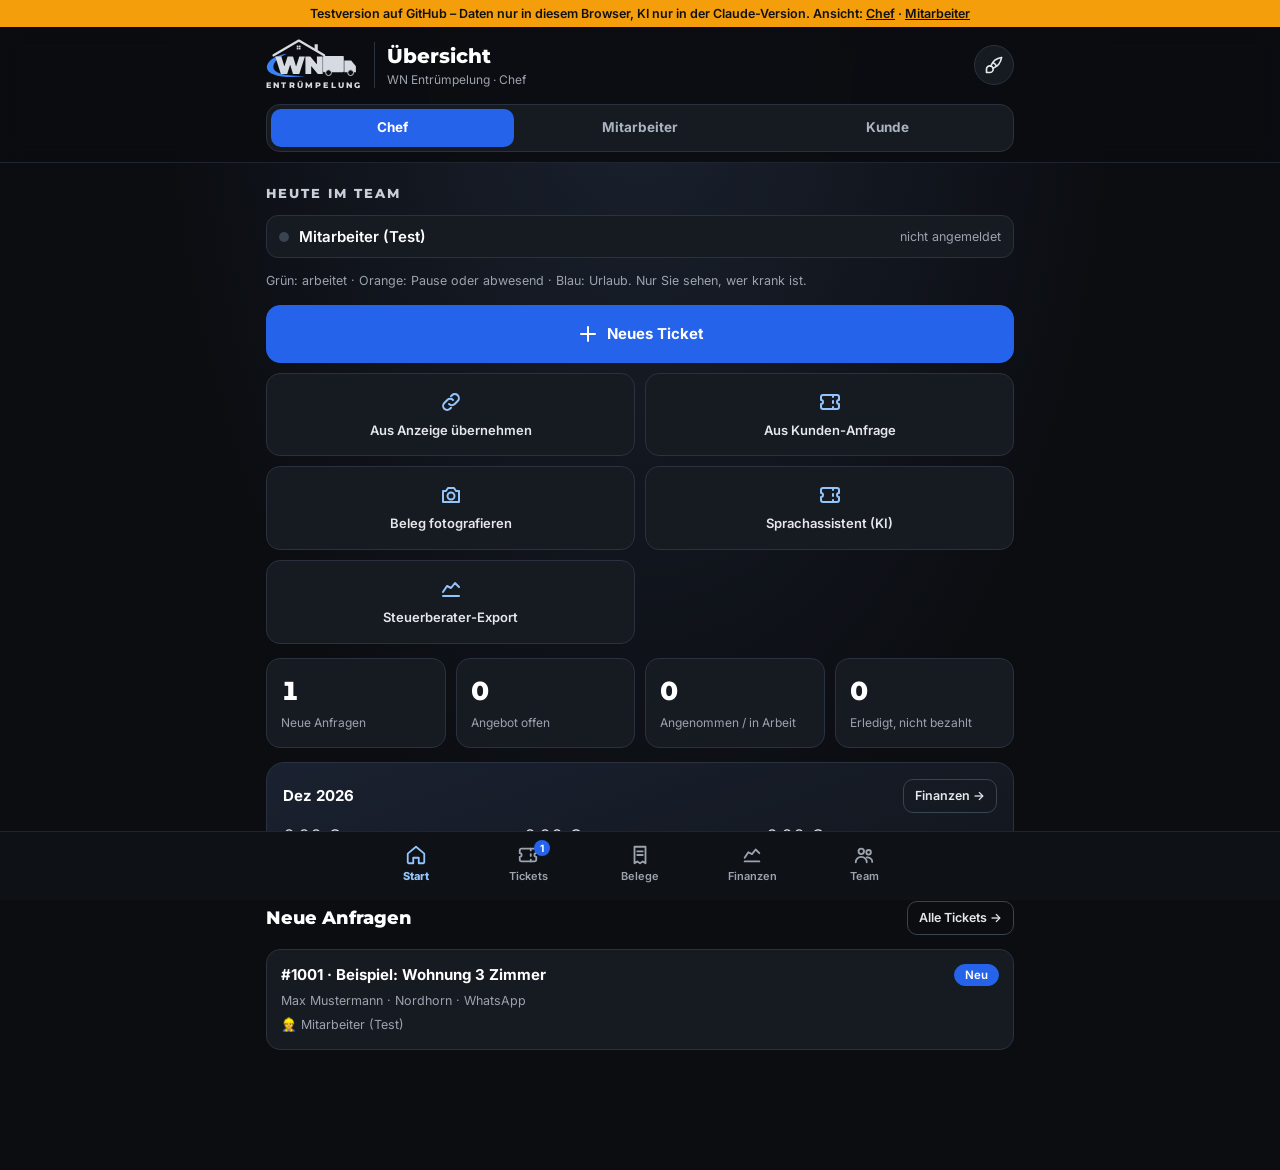
==== team/index.html @ 696c43da "KI-Volumen, Kalkulation, Festpreis/Kostenvoranschlag mit Nachtrag, Rechnung §35a, Mahnwesen, Vollmac" ====
<!DOCTYPE html>
<html lang="de">
<head>
<meta charset="utf-8">
<meta name="viewport" content="width=device-width, initial-scale=1">
<title>WN Entrümpelung · Aufträge</title>
<meta name="theme-color" content="#0B0D11">
<link rel="preconnect" href="https://fonts.googleapis.com">
<link rel="preconnect" href="https://fonts.gstatic.com" crossorigin>
<link href="https://fonts.googleapis.com/css2?family=Montserrat:wght@700;800;900&family=Inter:wght@400;500;600;700;800&display=swap" rel="stylesheet">
<style>
/* Design wie die WN-App auf GitHub (Thema "Nacht") */
:root{--page:#06080B;--bg:#0B0D11;--bgTop:#1B2230;--s1:#161A21;--s2:#12161D;--s3:#1F2530;--ink:#E5E7EB;--head:#FFFFFF;--mu:#9CA3AF;--soft:#AAB3C0;--cap:#C9CFD8;--line:#2A3240;--line2:#3A4352;
  --acc:#2563EB;--acc2:#1D4ED8;--accL:#93C5FD;--accBg:#0F2547;--onAcc:#FFFFFF;--logo:#D6DBE2;--logoAcc:#3B82F6;--okBg:#12321F;--okText:#4ADE80;--r:16px;
  --hdr:rgba(11,13,17,.92);--bar:#0E1116;--hero:#1A2130;--toastBg:#F9FAFB;--toastText:#111827;color-scheme:dark}
[data-theme=light]{--page:#E9EDF3;--bg:#F4F6FA;--bgTop:#E3EAF5;--s1:#FFFFFF;--s2:#F8FAFC;--s3:#E5E7EB;--ink:#1F2937;--head:#0F172A;--mu:#64748B;--soft:#475569;--cap:#475569;--line:#E2E8F0;--line2:#CBD5E1;--accL:#1D4ED8;--accBg:#DBEAFE;--logo:#0F2A4A;--logoAcc:#1D4ED8;--hdr:rgba(244,246,250,.94);--bar:#FFFFFF;--hero:#FFFFFF;--toastBg:#111827;--toastText:#F9FAFB;color-scheme:light}
[data-theme=silver]{--page:#C9D0DA;--bg:#E3E7ED;--bgTop:#C5CDD8;--s1:#F5F7FA;--s2:#EEF1F5;--s3:#CDD3DC;--ink:#1E293B;--head:#0B1B33;--mu:#566273;--soft:#3F4A5A;--cap:#3F4A5A;--line:#CDD3DC;--line2:#AEB8C6;--acc:#1E40AF;--acc2:#1E3A8A;--accL:#1E40AF;--accBg:#DBEAFE;--logo:#0B1B33;--logoAcc:#1E40AF;--hdr:rgba(227,231,237,.94);--bar:#F5F7FA;--hero:#FFFFFF;--toastBg:#0B1B33;--toastText:#F9FAFB;color-scheme:light}
[data-theme=navy]{--page:#071224;--bg:#0B1B33;--bgTop:#18355E;--s1:#12284A;--s2:#0F2240;--s3:#1B3459;--ink:#E2E8F0;--head:#FFFFFF;--mu:#A3B5CE;--soft:#BCCADC;--cap:#C7D3E3;--line:#24406B;--line2:#36588A;--logo:#E8EDF4;--logoAcc:#F59E0B;--hdr:rgba(11,27,51,.94);--bar:#0A1830;--hero:#163057}
[data-theme=contrast]{--page:#000;--bg:#000;--bgTop:#000;--s1:#000;--s2:#000;--s3:#333;--ink:#FFF;--head:#FFF;--mu:#F0F0F0;--soft:#FFF;--cap:#FFD400;--line:#FFF;--line2:#FFF;--acc:#FFD400;--acc2:#FFD400;--accL:#FFD400;--accBg:#2E2700;--onAcc:#000;--logo:#FFF;--logoAcc:#FFD400;--hdr:#000;--bar:#000;--hero:#000;--toastBg:#FFD400;--toastText:#000}
*{box-sizing:border-box}
html{background:var(--page)}
body{margin:0;background:radial-gradient(ellipse at 50% 0%,var(--bgTop) 0%,var(--bg) 480px) var(--bg) no-repeat;color:var(--ink);font-family:Inter,"Segoe UI",Tahoma,system-ui,sans-serif;font-size:15px;line-height:1.45;-webkit-font-smoothing:antialiased;min-height:100vh}
button,input,select,textarea{font:inherit;color:inherit}
a{color:var(--accL)}
:focus-visible{outline:3px solid var(--accL);outline-offset:2px}
h1,h2,h3{margin:0;color:var(--head)}
h1{font-family:Montserrat,sans-serif;font-size:20px;font-weight:800}
h2{font-family:Montserrat,sans-serif;font-size:18px;font-weight:800}
h3{font-size:15px;font-weight:700}
header{position:sticky;top:0;z-index:5;background:var(--hdr);backdrop-filter:blur(10px);-webkit-backdrop-filter:blur(10px);border-bottom:1px solid var(--s3)}
.top{max-width:780px;margin:0 auto;padding:12px 16px;display:flex;align-items:center;gap:12px}
.top .t{flex:1;min-width:0;padding-left:12px;border-left:1px solid var(--line)}
.top small{display:block;color:var(--mu);font-size:12px}
.logo{display:flex;flex-direction:column;align-items:flex-start;gap:1px;flex:none;border:0;background:none;padding:0}
.logo svg{width:92px;height:40px;display:block}
.logo-sub{font-family:Montserrat,sans-serif;font-weight:800;font-size:8px;letter-spacing:2.2px;color:var(--logo)}
main{max-width:780px;margin:0 auto;padding:16px 16px 120px;display:flex;flex-direction:column;gap:14px}
nav.tabs{position:fixed;left:0;right:0;bottom:0;z-index:6;display:flex;justify-content:center;background:var(--bar);border-top:1px solid var(--s3);padding:4px 6px calc(8px + env(safe-area-inset-bottom))}
nav.tabs .in{width:100%;max-width:560px;display:grid;grid-auto-flow:column;grid-auto-columns:1fr}
nav.tabs button{background:none;border:0;min-height:56px;padding:6px 2px;display:flex;flex-direction:column;align-items:center;justify-content:center;gap:3px;font-size:11px;font-weight:600;color:var(--mu);cursor:pointer;position:relative}
nav.tabs button svg{width:22px;height:22px}
nav.tabs button[aria-current=page]{color:var(--accL);font-weight:800}
.badge{position:absolute;top:4px;left:calc(50% + 6px);background:var(--acc);color:#fff;border-radius:99px;font-size:10px;font-weight:700;min-width:16px;height:16px;padding:0 4px;display:grid;place-items:center}
.btn{display:inline-flex;align-items:center;justify-content:center;gap:6px;border:1px solid var(--line2);background:transparent;border-radius:12px;padding:9px 14px;font-weight:600;font-size:13.5px;cursor:pointer;text-decoration:none;color:var(--ink);white-space:nowrap;min-height:40px}
.btn:hover{border-color:var(--accL)}
.btn.pri{background:var(--acc);color:var(--onAcc);border-color:var(--acc);font-weight:700}
.btn.pri:hover{background:var(--acc2)}
.btn.sm{padding:6px 11px;font-size:12.5px;min-height:34px;border-radius:10px}
.btn.big{width:100%;padding:15px;font-size:16px;border-radius:14px;min-height:52px}
.btn[disabled]{opacity:.45;cursor:default}
.row{display:flex;gap:8px;flex-wrap:wrap;align-items:center}
.spread{display:flex;justify-content:space-between;align-items:center;gap:8px;flex-wrap:wrap}
.card{background:linear-gradient(160deg,var(--hero),var(--s2));border:1px solid var(--line);border-radius:18px;padding:16px}
.list{display:flex;flex-direction:column;gap:10px}
.item{background:var(--s1);border:1px solid var(--line);border-radius:14px;padding:14px;display:flex;flex-direction:column;gap:6px;cursor:pointer}
.item:hover{border-color:var(--line2)}
.item .head{display:flex;justify-content:space-between;gap:10px;align-items:flex-start}
.item b{color:var(--head)}
.meta,.small{color:var(--mu);font-size:12.5px}
.pill{display:inline-flex;align-items:center;border-radius:999px;padding:2px 10px;font-size:11.5px;font-weight:600;white-space:nowrap;background:var(--s3);color:var(--soft);border:1px solid var(--line)}
.pill.neu{background:var(--acc);color:var(--onAcc);border-color:var(--acc)}
.pill.akt{background:var(--accBg);color:var(--accL);border-color:var(--accBg)}
.kpis{display:grid;grid-template-columns:repeat(2,1fr);gap:10px}
@media(min-width:560px){.kpis{grid-template-columns:repeat(4,1fr)}}
.kpi{background:var(--s1);border:1px solid var(--line);border-radius:14px;padding:14px;cursor:pointer;text-align:start;color:var(--ink)}
.kpi b{display:block;font-family:Montserrat,sans-serif;font-size:26px;font-weight:800;color:var(--head);font-variant-numeric:tabular-nums}
.kpi span{color:var(--mu);font-size:12px}
.seg{display:flex;gap:6px;overflow-x:auto;scrollbar-width:none}
.seg button{border:1px solid var(--line);background:transparent;padding:7px 14px;border-radius:999px;font-weight:600;font-size:13px;color:var(--mu);cursor:pointer;white-space:nowrap}
.seg button[aria-pressed=true]{background:var(--accBg);color:var(--accL);border-color:var(--acc)}
.empty{color:var(--mu);text-align:center;padding:24px 14px;border:1px dashed var(--line2);border-radius:14px}
.note{background:var(--accBg);border:1px solid var(--acc);color:var(--ink);border-radius:12px;padding:10px 12px;font-size:13.5px}
.field{display:flex;flex-direction:column;gap:5px}
.field label{font-size:12px;font-weight:600;color:var(--cap)}
.field input,.field select,.field textarea{border:1px solid var(--line2);background:var(--s1);border-radius:12px;padding:11px 12px;width:100%;color:var(--head)}
.field input:focus,.field select:focus,.field textarea:focus{border-color:var(--acc);outline:none}
.field textarea{min-height:80px;resize:vertical}
.fields{display:grid;grid-template-columns:1fr 1fr;gap:12px}
.fields .full{grid-column:1/-1}
@media(max-width:440px){.fields{grid-template-columns:1fr}}
.backdrop{position:fixed;inset:0;background:rgba(5,7,10,.72);z-index:20;display:none;align-items:flex-end;justify-content:center}
.backdrop.open{display:flex}
.sheet{background:var(--bg);border:1px solid var(--line);width:100%;max-width:660px;max-height:92%;overflow:auto;border-radius:22px 22px 0 0;padding:20px 16px 24px;display:flex;flex-direction:column;gap:14px}
.sheet .card,.sheet [style*="var(--s2)"]{background:var(--s1)}
@media(min-width:700px){.backdrop{align-items:center}.sheet{border-radius:22px}}
.toast{position:fixed;left:50%;bottom:96px;transform:translateX(-50%);background:var(--toastBg);color:var(--toastText);padding:10px 18px;border-radius:999px;z-index:40;font-size:14px;font-weight:600;display:none;max-width:90%}
.toast.show{display:block}
.gallery{display:grid;grid-template-columns:repeat(auto-fill,minmax(100px,1fr));gap:8px}
.g{position:relative;border-radius:12px;overflow:hidden;aspect-ratio:1;background:var(--s2);cursor:pointer;border:1px solid var(--line)}
.g img{width:100%;height:100%;object-fit:cover;display:block}
.g .cap{position:absolute;left:0;right:0;bottom:0;padding:3px 6px;font-size:10.5px;background:rgba(11,13,17,.8);color:#fff}
.steps{display:flex;gap:4px}
.steps span{flex:1;height:6px;border-radius:3px;background:var(--s3)}
.steps span.on{background:var(--acc)}
.vl{border-left:2px solid var(--line);padding-left:12px;display:flex;flex-direction:column;gap:6px;font-size:13.5px}
.vl div small{color:var(--mu);display:block;font-size:11.5px}
table{width:100%;border-collapse:collapse;font-size:13.5px}
td,th{padding:8px 4px;border-top:1px solid var(--line);text-align:start}
th{color:var(--mu);font-size:12px;font-weight:600}
td.n,th.n{text-align:end;font-variant-numeric:tabular-nums}
.tw{overflow-x:auto}
.ai{display:flex;gap:10px;align-items:center;background:var(--accBg);color:var(--accL);border-radius:12px;padding:10px 12px;font-size:13.5px}
.spin{width:16px;height:16px;border:2px solid var(--accL);border-right-color:transparent;border-radius:50%;animation:sp .8s linear infinite;flex:none}
@keyframes sp{to{transform:rotate(360deg)}}
.prev{max-height:280px;width:100%;object-fit:contain;border-radius:12px;background:var(--s2)}
.rolesw{border:1px solid var(--line);background:var(--s1);border-radius:22px;height:40px;padding:0 10px;color:var(--ink)}
.quick{display:grid;grid-template-columns:1fr 1fr;gap:10px}
.qb{background:var(--s1);border:1px solid var(--line);border-radius:14px;padding:16px 10px;display:flex;flex-direction:column;align-items:center;gap:7px;color:var(--ink);cursor:pointer;font-weight:600;font-size:13px;text-align:center}
.qb svg{width:24px;height:24px;color:var(--accL)}
.qb.main{background:var(--acc);border-color:var(--acc);color:var(--onAcc);grid-column:1/-1;flex-direction:row;justify-content:center;font-size:15px;font-weight:700}
.qb.main svg{color:var(--onAcc)}
.acts{display:flex;gap:6px;flex:none}
.rbtn{width:40px;height:40px;border-radius:20px;border:1px solid var(--line);background:var(--s1);color:var(--ink);display:flex;align-items:center;justify-content:center;padding:0;cursor:pointer;flex:none}
.rbtn[aria-pressed=true]{background:var(--accBg);color:var(--accL);border-color:var(--acc)}
.rbtn svg:not([width="20"]){border-radius:3px}
@media(max-width:420px){.top .t{display:none}}
.knav{position:fixed;left:0;right:0;bottom:0;z-index:6;display:grid;grid-template-columns:repeat(3,1fr);max-width:none;background:var(--bar);border-top:1px solid var(--s3);padding:4px 6px calc(8px + env(safe-area-inset-bottom))}
.knav button{background:none;border:0;min-height:56px;display:flex;flex-direction:column;align-items:center;justify-content:center;gap:3px;font-size:11px;font-weight:600;color:var(--mu);cursor:pointer}
.knav button[aria-current=page]{color:var(--accL);font-weight:800}
.khero{display:flex;flex-direction:column;gap:12px;overflow:hidden}
.kheroimg{display:block;margin:-16px -16px 0;width:calc(100% + 32px);height:150px;border:0;padding:0;background:var(--s2);cursor:zoom-in}
.kheroimg img{width:100%;height:100%;object-fit:cover;object-position:50% 62%;display:block}
.kh1{font-family:Montserrat,sans-serif;font-weight:800;font-size:24px;line-height:1.22;white-space:pre-line;color:var(--head)}
.krow2{display:grid;grid-template-columns:1fr 1fr;gap:10px}
.krow2 .btn{min-height:46px}
.kcap{font-family:Montserrat,sans-serif;font-weight:800;font-size:12.5px;letter-spacing:2px;text-transform:uppercase;color:var(--cap);margin:6px 0 -2px}
.kgrid3{display:grid;grid-template-columns:repeat(3,minmax(0,1fr));gap:10px}
.ktile{min-height:88px;border-radius:14px;border:1px solid var(--line);background:var(--s1);color:var(--ink);display:flex;flex-direction:column;align-items:center;justify-content:center;gap:7px;font-size:11.5px;font-weight:600;text-align:center;padding:10px 6px;cursor:pointer;hyphens:auto}
.ktile svg{color:var(--accL)}
.kgal{display:flex;gap:10px;overflow-x:auto;scroll-snap-type:x mandatory;margin:0 -16px;padding:0 16px 4px;scrollbar-width:none}
.kgi{flex:none;width:72%;max-width:300px;scroll-snap-align:start;border:1px solid var(--line);border-radius:14px;overflow:hidden;background:var(--s1);padding:0;display:flex;flex-direction:column;text-align:start;color:var(--ink);cursor:zoom-in}
.kgi img{width:100%;height:150px;object-fit:cover;display:block}
.kgi span{padding:8px 12px;font-size:12.5px;font-weight:600}
.kib{width:40px;height:40px;border-radius:12px;background:var(--accBg);color:var(--accL);display:grid;place-items:center;flex:none}
.kfs{border:0;padding:0;margin:0;display:flex;flex-direction:column;gap:8px}
.kfs legend{font-size:12px;font-weight:600;color:var(--cap);margin-bottom:8px;padding:0}
.kchips{display:flex;flex-wrap:wrap;gap:8px}
.kchip{display:inline-flex;align-items:center;gap:6px;min-height:42px;padding:0 14px;border-radius:21px;border:1px solid var(--line2);background:var(--s1);color:var(--ink);font-weight:600;font-size:13.5px;cursor:pointer}
.kchip.on{background:var(--accBg);border-color:var(--acc);color:var(--accL)}
.kstep{display:flex;align-items:center;border:1px solid var(--line2);border-radius:12px;background:var(--s1);height:46px}
.kstep button{width:46px;height:44px;border:0;background:none;color:var(--accL);font-size:22px;cursor:pointer}
.kstep span{flex:1;text-align:center;font-weight:700;color:var(--head)}
.kswitch{display:flex;align-items:center;justify-content:space-between;gap:12px;background:var(--s1);border:1px solid var(--line);border-radius:14px;padding:12px 14px;cursor:pointer}
.kswitch input{width:24px;height:24px;flex:none;accent-color:var(--acc)}
.kmode{display:grid;grid-template-columns:1fr 1fr;gap:10px}
.kmode button{border:1px solid var(--line2);background:var(--s1);border-radius:14px;padding:14px 10px;display:flex;flex-direction:column;align-items:center;gap:4px;color:var(--ink);cursor:pointer}
.kmode button svg{color:var(--accL)}
.kmode button[aria-pressed=true],.ktimes button[aria-pressed=true]{background:var(--accBg);border-color:var(--acc);color:var(--accL)}
.kdays{display:grid;grid-template-columns:repeat(7,minmax(0,1fr));gap:6px}
.kday{border:1px solid var(--line);background:var(--s1);border-radius:10px;min-height:52px;display:flex;flex-direction:column;align-items:center;justify-content:center;gap:1px;color:var(--ink);cursor:pointer;padding:2px}
.kday small{font-size:10px;color:var(--mu)}
.kday b{font-size:15px}
.kday.on{background:var(--acc);border-color:var(--acc);color:var(--onAcc)}.kday.on small{color:var(--onAcc)}
.kday[disabled]{opacity:.35;cursor:default}
.ktimes{display:grid;grid-template-columns:repeat(5,minmax(0,1fr));gap:6px}
.ktimes button{min-height:44px;border:1px solid var(--line2);background:var(--s1);border-radius:10px;font-weight:700;color:var(--ink);cursor:pointer}
.ktl{list-style:none;margin:0;padding:0;display:flex;flex-direction:column;gap:12px}
.ktl li{display:flex;align-items:center;gap:12px;color:var(--mu)}
.kdot{width:26px;height:26px;border-radius:50%;border:2px solid var(--line2);display:grid;place-items:center;flex:none}
.ktl li.ok{color:var(--head)}.ktl li.ok .kdot{background:var(--acc);border-color:var(--acc);color:var(--onAcc)}
.ktl li.now{color:var(--accL)}.ktl li.now .kdot{border-color:var(--acc)}
.kkv{display:grid;grid-template-columns:auto 1fr;gap:6px 14px;margin:0;font-size:14px}
.kkv dt{color:var(--mu)}.kkv dd{margin:0;color:var(--head)}
.kthemes{display:grid;grid-template-columns:repeat(2,1fr);gap:10px}
.kthm{border:1px solid var(--line);background:var(--s1);border-radius:14px;padding:8px;display:flex;flex-direction:column;gap:8px;color:var(--ink);cursor:pointer;font-weight:600;text-align:start}
.kthm[aria-pressed=true]{border-color:var(--acc);box-shadow:inset 0 0 0 2px var(--acc)}
.kpv{height:56px;border-radius:10px;padding:9px;display:flex;flex-direction:column;gap:7px;border:1px solid rgba(127,127,127,.35)}
.kpv i{display:block;height:16px;border-radius:5px}.kpv b{display:block;height:9px;width:55%;border-radius:5px}
.rolebar{max-width:780px;margin:0 auto;padding:0 16px 10px}
.rolebar .in{display:grid;grid-template-columns:repeat(3,1fr);gap:4px;padding:4px;border-radius:14px;background:var(--s1);border:1px solid var(--line)}
.rolebar button{min-height:38px;border:0;border-radius:10px;background:transparent;color:var(--soft);font-weight:700;font-size:13.5px;cursor:pointer}
.rolebar button[aria-pressed=true]{background:var(--acc);color:var(--onAcc)}
.today{display:grid;gap:8px}
.tp{display:flex;align-items:center;gap:10px;background:var(--s1);border:1px solid var(--line);border-radius:12px;padding:10px 12px}
.tp i{width:10px;height:10px;border-radius:50%;flex:none;background:var(--line2)}
.tp i.on{background:#22C55E}.tp i.ab{background:#F59E0B}.tp i.ur{background:var(--accL)}
.tp b{flex:1;color:var(--head);font-weight:600}
.hide{display:none!important}
</style>
</head>
<body>
<header><div class="top">
  <div class="logo"><svg viewBox="170 50 700 300" role="img" aria-label="WN Entrümpelung"><path style="fill:var(--logoAcc)" d="M470,330 C300,352 160,322 178,250 C192,200 258,170 330,160 C252,192 214,238 230,278 C250,318 352,330 470,330 Z"/><path style="fill:var(--logo)" d="M540,130 V88 H564 V144"/><polyline points="228,172 420,60 612,172" style="fill:none;stroke:var(--logo)" stroke-width="18" stroke-linecap="round" stroke-linejoin="round"/><rect style="fill:var(--logo)" x="404" y="98" width="13" height="13"/><rect style="fill:var(--logo)" x="420" y="98" width="13" height="13"/><rect style="fill:var(--logo)" x="404" y="114" width="13" height="13"/><rect style="fill:var(--logo)" x="420" y="114" width="13" height="13"/><text style="fill:var(--logo)" x="420" y="318" text-anchor="middle" font-family="Montserrat,Arial Black,sans-serif" font-weight="900" font-size="190" letter-spacing="-8">WN</text><rect style="fill:var(--logo)" x="604" y="178" width="158" height="122" rx="6"/><path style="fill:var(--logo)" d="M766,212 H818 L854,256 V300 H766 Z"/><circle cx="646" cy="304" r="22" style="fill:var(--bg);stroke:var(--logo)" stroke-width="7"/><circle cx="814" cy="304" r="22" style="fill:var(--bg);stroke:var(--logo)" stroke-width="7"/></svg><span class="logo-sub">ENTRÜMPELUNG</span></div>
  <div class="t"><h1 id="title">Aufträge</h1><small id="sub">WN Entrümpelung</small></div>
  <div class="acts" id="acts"></div>
</div>
<div class="rolebar hide" id="roleBar" role="group" aria-label="Ansicht wählen"></div></header>
<main id="main"><div class="empty">App wird geladen …</div></main>
<nav class="tabs hide" id="nav"><div class="in" id="navIn"></div></nav>
<div class="backdrop" id="bd"><div class="sheet" id="sheet" role="dialog" aria-modal="true"></div></div>
<div class="toast" id="toast" role="status"></div>
<input type="file" id="picker" class="hide" accept="image/*">
<input type="file" id="pickerM" class="hide" accept="image/*" multiple>

<script src="github-modus.js"></script>
<script src="i18n.js"></script>
<script src="flags.js"></script>
<script>
"use strict";
/* ---------- Konstanten ---------- */
const STATUS=["Neu","Angebot gesendet","Angenommen","In Arbeit","Erledigt","Bezahlt","Abgelehnt"];
const OFFEN=["Neu","Angebot gesendet","Angenommen","In Arbeit"];
const QUELLE=["Kleinanzeigen","Marktplaats","Facebook","Telefon","WhatsApp","Empfehlung","Sonstiges"];
const LEISTUNG=["Entrümpelung","Haushaltsauflösung","Büroauflösung","Wohnungsräumung","Keller/Dachboden","Entsorgung","Transport","Umzug","Sperrmüll-Abholung","Gartenarbeit","Reinigung","Sonstiges"];
const KAT=["Kraftstoff","Fahrzeug (Reparatur/Wartung)","Werkzeug/Geräte","Material/Verbrauch","Entsorgung/Deponie","Fremdleistung/Aushilfen","Werbung/Anzeigen","Telefon/Internet","Bürobedarf","Bewirtung","Versicherung","Miete/Lager","Sonstiges"];
const FOTOTYP=["Vorher","Nachher","Während","Schaden","Nachweis","Sonstiges"];
const ZAHLART=["Bar","Überweisung","Karte","PayPal"];
const MONATE=["Jan","Feb","Mär","Apr","Mai","Jun","Jul","Aug","Sep","Okt","Nov","Dez"];

/* ---------- Zustand ---------- */
const st={db:null,assets:null,sample:null,dl:null,user:null,me:null,realRole:"kunde",role:"kunde",
  data:{tickets:{},belege:{},einnahmen:{},personen:{},team:{},profil:{},vertraege:{},vbest:{},zeiten:{},urlaub:{},urlaubok:{},status:{},krank:{}},openMa:null,maTab:"vertrag",firma:{},names:{},
  tab:"start",tf:"offen",year:String(new Date().getFullYear()),loaded:false,slow:false,openTicket:null};

/* ---------- Helfer ---------- */
const $=s=>document.querySelector(s);
const esc=s=>String(s??"").replace(/[&<>"']/g,c=>({"&":"&amp;","<":"&lt;",">":"&gt;",'"':"&quot;","'":"&#39;"}[c]));
const pad=n=>String(n).padStart(2,"0");
const today=()=>{const d=new Date();return `${d.getFullYear()}-${pad(d.getMonth()+1)}-${pad(d.getDate())}`};
const nowIso=()=>new Date().toISOString();
const fD=s=>{if(!s)return"";const[y,m,d]=String(s).slice(0,10).split("-");return d?`${d}.${m}.${y}`:s};
const fDT=s=>{if(!s)return"";const t=String(s).slice(11,16);return fD(s)+(t?` · ${t}`:"")};
const eur=n=>(Number(n)||0).toLocaleString("de-DE",{style:"currency",currency:"EUR"});
const num=v=>{if(v===""||v==null)return null;const n=Number(String(v).replace(",","."));return isNaN(n)?null:n};
const list=c=>Object.values(st.data[c]);
const blob=id=>id?(window.__wnBlob?window.__wnBlob(id):"/_blob/"+encodeURIComponent(id)):"";
const isChef=()=>st.role==="chef";
const nameOf=uid=>uid?(st.names[uid]||"Mitarbeiter"):"";
const webUrl=()=>{let w=String(st.firma.web||"gijouma-maker.github.io/wn-entruempelung").trim();if(!w)return"";if(!/^https?:\/\//i.test(w))w="https://"+w;return w};
const WEB_DEFAULT="gijouma-maker.github.io/wn-entruempelung";
const webShow=()=>String(st.firma.web||WEB_DEFAULT).trim().replace(/^https?:\/\//i,"").replace(/\/$/,"");
const webLine=l=>webShow()?(l==="nl"?`Meer over ons, foto's van eerdere klussen en contact: ${webShow()}`:`Mehr über uns, Bilder von früheren Aufträgen und Kontakt: ${webShow()}`):"";
const withWeb=(txt,l)=>{const w=webLine(l);if(!w||String(txt).includes(webShow()))return txt;return String(txt).trim()+"\n\n"+w};
function toast(m){const t=$("#toast");t.textContent=m;t.classList.add("show");clearTimeout(toast.t);toast.t=setTimeout(()=>t.classList.remove("show"),2600)}
function openSheet(h){$("#sheet").innerHTML=h;$("#bd").classList.add("open")}
function closeSheet(){$("#bd").classList.remove("open");$("#sheet").innerHTML="";st.openMa=null}
$("#bd").addEventListener("click",e=>{if(e.target.id==="bd")closeSheet()});
function waNum(p){let d=String(p||"").replace(/[^\d+]/g,"");if(d.startsWith("+"))d=d.slice(1);else if(d.startsWith("00"))d=d.slice(2);else if(d.startsWith("0"))d="49"+d.slice(1);return d.replace(/\D/g,"")}
const waLink=(p,t)=>`https://wa.me/${waNum(p)}?text=${encodeURIComponent(t)}`;
async function copy(t){try{await navigator.clipboard.writeText(t);toast("Kopiert")}catch(e){toast("Kopieren nicht möglich – Text bitte markieren")}}
function stCls(s){return s==="Neu"?"neu":(["Angebot gesendet","Angenommen","In Arbeit"].includes(s)?"akt":"")}
function mwstOf(brutto,satz){const b=Number(brutto)||0,s=Number(satz)||0;return Math.round((b-b/(1+s/100))*100)/100}

/* Bild verkleinern (spart Speicher, schneller für KI) */
async function shrink(file,max=1600){
  try{const bm=await createImageBitmap(file);const sc=Math.min(1,max/Math.max(bm.width,bm.height));
    const c=document.createElement("canvas");c.width=Math.round(bm.width*sc);c.height=Math.round(bm.height*sc);
    c.getContext("2d").drawImage(bm,0,0,c.width,c.height);
    return await new Promise(r=>c.toBlob(b=>r(b||file),"image/jpeg",.82));}catch(e){return file}
}
function pickImage(){return new Promise(res=>{const p=$("#picker");p.value="";p.onchange=()=>res(p.files[0]||null);p.click()})}
async function upload(file){if(!st.assets)throw new Error("Fotos hochladen ist in dieser Ansicht nicht möglich");const b=await shrink(file);const r=await st.assets.upload(b);return r.id}

/* ---------- KI ---------- */
function parseJson(t){const m=String(t).match(/\{[\s\S]*\}/);return m?JSON.parse(m[0]):null}
async function ki(prompt,images){
  if(!st.sample)throw new Error("KI ist in dieser Ansicht nicht verfügbar");
  const opts=images?{images}:{};
  try{if(st.sample.json){const v=await st.sample.json(prompt,opts);if(v&&typeof v==="object")return v}}catch(e){if(e&&e.code==="not_granted")throw e}
  const r=await st.sample(prompt,opts);return parseJson(r.text);
}
async function kiText(prompt){if(!st.sample)throw new Error("KI ist in dieser Ansicht nicht verfügbar");const r=await st.sample(prompt);return String(r.text||"").trim()}

/* ---------- Daten schreiben ---------- */
async function save(col,id,data){const ref=id?st.db.collection(col).doc(id):st.db.collection(col).doc();await ref.set(data);return ref.id}
async function upd(col,id,data){await st.db.collection(col).doc(id).update(data)}
async function logT(id,text,extra={}){const t=st.data.tickets[id];if(!t)return;const verlauf=[...(t.verlauf||[]),{t:nowIso(),text,von:st.me}].slice(-150);await upd("tickets",id,{...extra,verlauf})}
function nextNr(){return Math.max(1000,...list("tickets").map(t=>Number(t.nr)||0))+1}

/* ---------- Navigation ---------- */
const IC={
 start:'<path d="M3 10.5 12 3l9 7.5V20a1 1 0 0 1-1 1h-5v-6h-6v6H4a1 1 0 0 1-1-1z"/>',
 tickets:'<path d="M3 7a2 2 0 0 1 2-2h14a2 2 0 0 1 2 2v3a2 2 0 0 0 0 4v3a2 2 0 0 1-2 2H5a2 2 0 0 1-2-2v-3a2 2 0 0 0 0-4z"/><path d="M15 5v2M15 11v2M15 17v2"/>',
 belege:'<path d="M6 3h12v18l-3-2-3 2-3-2-3 2z"/><path d="M9 8h6M9 12h6"/>',
 geld:'<path d="M4 19h16"/><path d="M4 15l4-6 4 2 4-5 4 4"/>',
 team:'<circle cx="9" cy="8" r="3"/><circle cx="17" cy="9" r="2.5"/><path d="M3 20c0-3.3 2.7-6 6-6s6 2.7 6 6M15 14.5c3 0 6 1.8 6 5"/>',
 cam:'<path d="M4 8h3l2-3h6l2 3h3v11H4z"/><circle cx="12" cy="13" r="3.5"/>',
 plus:'<path d="M12 5v14M5 12h14"/>',
 link:'<path d="M10 14a4 4 0 0 0 5.7 0l3-3a4 4 0 0 0-5.7-5.7l-1 1"/><path d="M14 10a4 4 0 0 0-5.7 0l-3 3a4 4 0 0 0 5.7 5.7l1-1"/>',
 zeit:'<circle cx="12" cy="12" r="9"/><path d="M12 7v5l3 2"/>',
 urlaub:'<rect x="3" y="4" width="18" height="17" rx="2"/><path d="M16 2v4M8 2v4M3 10h18M9 15l2 2 4-4"/>',
 ich:'<circle cx="12" cy="8" r="4"/><path d="M4 21c0-4.4 3.6-7 8-7s8 2.6 8 7"/>'
};
const svg=k=>`<svg viewBox="0 0 24 24" fill="none" stroke="currentColor" stroke-width="2" stroke-linecap="round" stroke-linejoin="round">${IC[k]}</svg>`;
function tabsFor(r){
  if(r==="chef")return[["start","Start"],["tickets","Tickets"],["belege","Belege"],["geld","Finanzen"],["team","Team"]];
  if(r==="mitarbeiter")return[["tickets","Aufträge"],["zeit","Zeit"],["urlaub","Urlaub/Krank"],["belege","Belege"],["ich","Ich"]];
  return[];
}
function renderNav(){
  const t=tabsFor(st.role);$("#nav").classList.toggle("hide",!t.length);
  const neu=list("tickets").filter(x=>x.status==="Neu").length;
  $("#navIn").innerHTML=t.map(([k,l])=>`<button data-act="tab" data-tab="${k}" ${st.tab===k?'aria-current="page"':""}>${svg(k)}${l}${k==="tickets"&&neu&&isChef()?`<span class="badge">${neu}</span>`:""}</button>`).join("");
}

/* ---------- Render ---------- */
function render(){
  renderNav();renderActs();
  const m=$("#main");
  if(st.role==="kunde"){const [ti,su]=kTitle();$("#title").textContent=ti;$("#sub").textContent=su;m.dir=kLang().dir||"ltr";document.documentElement.lang=st.k.lang;m.innerHTML=vKunde();return}
  m.dir="ltr";document.documentElement.lang="de";
  if(!st.db){m.innerHTML=`<div class="note">Die Datenbank ist in dieser Ansicht nicht erreichbar. Bitte die App über den Link in Claude öffnen und angemeldet sein.</div>`;return}
  if(!st.loaded){m.innerHTML=`<div class="empty">${st.slow?"Daten sind noch nicht erreichbar – bitte Internetverbindung prüfen.":"Daten werden geladen …"}</div>`;return}
  const T={start:["Übersicht",()=>startHint()+vHeute()+vStart()],tickets:[isChef()?"Tickets":"Meine Aufträge",vTickets],belege:["Belege",vBelege],geld:["Finanzen",vGeld],team:["Team & Firma",vTeam],zeit:["Arbeitszeit",()=>vHeute()+vZeit()],urlaub:["Urlaub & Krankmeldung",vUrlaub],ich:["Mein Bereich",vIch]};
  const [ti,fn]=T[st.tab]||T.tickets;$("#title").textContent=ti;$("#sub").textContent=(st.firma.name||"WN Entrümpelung")+" · "+({chef:"Chef",mitarbeiter:"Mitarbeiter"}[st.role]);
  m.innerHTML=fn();if(st.tab==="team"&&isChef())showLogoPrev();
  if(st.openTicket&&st.data.tickets[st.openTicket]&&$("#bd").classList.contains("open")&&$("#sheet [data-tk]"))openTicket(st.openTicket,true);
  if(st.openMa&&$("#bd").classList.contains("open")&&$("#sheet [data-ma]")&&!$("#sheet").contains(document.activeElement&&document.activeElement.matches("input,textarea,select")?document.activeElement:null))openMa(st.openMa);
}

/* Start (Chef) */
function monthSum(ym){
  const ein=list("einnahmen").filter(e=>String(e.datum).startsWith(ym)).reduce((a,e)=>a+(Number(e.brutto)||0),0);
  const aus=list("belege").filter(b=>String(b.datum).startsWith(ym)).reduce((a,b)=>a+(Number(b.brutto)||0),0);
  return{ein,aus};
}
function startHint(){const o=allUrlaub().filter(a=>a.status==="beantragt").length,run=[],kr=teamList().filter(t=>krankNow(t._id)),ue=offeneRechnungen().filter(x=>x.ueber>0).length;return (o||kr.length||ue)?`<div class="card" style="display:flex;flex-direction:column;gap:6px">${ue?`<button class="btn" data-act="tab" data-tab="geld" style="border-color:#f59e0b">${ue} überfällige Rechnung${ue>1?"en":""} – Erinnerung senden</button>`:""}${o?`<button class="btn" data-act="tab" data-tab="team">${o} offene${o===1?"r":""} Urlaubsantr${o===1?"ag":"äge"} prüfen</button>`:""}${kr.length?`<div class="small">Krank gemeldet: ${kr.map(t=>esc(t.name)).join(", ")}</div>`:""}</div>`:""}
function vStart(){
  const t=list("tickets"),ym=today().slice(0,7),ms=monthSum(ym);
  const c=s=>t.filter(x=>x.status===s).length;
  const neu=t.filter(x=>x.status==="Neu").sort((a,b)=>String(b.erstellt).localeCompare(a.erstellt)).slice(0,5);
  return `<div class="quick">
    <button class="qb main" data-act="newTicket">${svg("plus")}Neues Ticket</button>
    <button class="qb" data-act="fromAd">${svg("link")}Aus Anzeige übernehmen</button>
    <button class="qb" data-act="fromWa">${svg("tickets")}Aus Kunden-Anfrage</button>
    <button class="qb" data-act="scan">${svg("cam")}Beleg fotografieren</button>
    <button class="qb" data-act="voice">${svg("tickets")}Sprachassistent (KI)</button>
    <button class="qb" data-act="tab" data-tab="geld">${svg("geld")}Steuerberater-Export</button>
  </div>
  <div class="kpis">
    <button class="kpi" data-act="tf" data-v="Neu"><b>${c("Neu")}</b><span>Neue Anfragen</span></button>
    <button class="kpi" data-act="tf" data-v="Angebot gesendet"><b>${c("Angebot gesendet")}</b><span>Angebot offen</span></button>
    <button class="kpi" data-act="tf" data-v="In Arbeit"><b>${c("Angenommen")+c("In Arbeit")}</b><span>Angenommen / in Arbeit</span></button>
    <button class="kpi" data-act="tf" data-v="Erledigt"><b>${c("Erledigt")}</b><span>Erledigt, nicht bezahlt</span></button>
  </div>
  <div class="card"><div class="spread"><h3>${MONATE[new Date().getMonth()]} ${new Date().getFullYear()}</h3><button class="btn sm" data-act="tab" data-tab="geld">Finanzen →</button></div>
    <div class="kpis" style="margin-top:10px;grid-template-columns:repeat(3,1fr)">
      <div><b style="font-size:20px;font-weight:300">${eur(ms.ein)}</b><div class="small">Einnahmen</div></div>
      <div><b style="font-size:20px;font-weight:300">${eur(ms.aus)}</b><div class="small">Ausgaben</div></div>
      <div><b style="font-size:20px;font-weight:300">${eur(ms.ein-ms.aus)}</b><div class="small">Ergebnis</div></div>
    </div></div>
  <div class="spread"><h2>Neue Anfragen</h2><button class="btn sm" data-act="tab" data-tab="tickets">Alle Tickets →</button></div>
  <div class="list">${neu.length?neu.map(tItem).join(""):`<div class="empty">Keine neuen Anfragen. Übernehmen Sie eine Anzeige von Kleinanzeigen, Marktplaats oder Facebook mit „Aus Anzeige übernehmen“.</div>`}</div>`;
}

/* Tickets */
function tItem(t){
  const fotos=(t.fotos||[]).length,who=(t.zugewiesen||[]).map(nameOf).join(", ");
  return `<div class="item" data-act="openTicket" data-id="${esc(t._id)}" role="button" tabindex="0">
    <div class="head"><b>#${esc(t.nr)} · ${esc(t.titel||t.leistung||"Auftrag")}</b><span class="pill ${stCls(t.status)}">${esc(t.status)}</span></div>
    ${t.problem?.offen?`<div class="small" style="color:#f59e0b">⚠ ${esc(t.problem.grund)}</div>`:""}
    <div class="meta">${esc([t.kunde?.name,t.kunde?.ort].filter(Boolean).join(" · "))}${t.quelle?` · ${esc(t.quelle)}`:""}</div>
    <div class="meta">${t.termin?`Termin ${esc(fDT(t.termin))} · `:""}${t.angebot?`Angebot ${eur(t.angebot)} · `:""}${fotos?`${fotos} Fotos · `:""}${who?`👷 ${esc(who)}`:"nicht zugewiesen"}</div>
  </div>`;
}
function vTickets(){
  let t=list("tickets");
  if(!isChef())t=t.filter(x=>(x.zugewiesen||[]).includes(st.me)||st.tf==="alle");
  const f=st.tf;
  const flt=f==="offen"?t.filter(x=>OFFEN.includes(x.status)):(f==="alle"?t:t.filter(x=>x.status===f));
  flt.sort((a,b)=>String(a.termin||"9").localeCompare(String(b.termin||"9"))||String(b.erstellt).localeCompare(a.erstellt));
  const segs=isChef()?[["offen","Offen"],...STATUS.map(s=>[s,s]),["alle","Alle"]]:[["offen","Meine offenen"],["Erledigt","Erledigt"],["alle","Alle Aufträge"]];
  return `${isChef()?`<div class="row"><button class="btn pri" data-act="newTicket">${svg("plus").replace("<svg","<svg width=16 height=16")} Neues Ticket</button><button class="btn" data-act="fromAd">Aus Anzeige übernehmen</button></div>`:""}
  <div class="seg">${segs.map(([k,l])=>`<button data-act="tf" data-v="${esc(k)}" aria-pressed="${f===k}">${esc(l)}</button>`).join("")}</div>
  <div class="list">${flt.length?flt.map(tItem).join(""):`<div class="empty">${isChef()?"Keine Tickets in dieser Ansicht.":"Ihnen ist gerade kein Auftrag zugewiesen."}</div>`}</div>`;
}
function ticketForm(t={}){
  const k=t.kunde||{};
  return `<div class="fields">
   <div class="field full"><label>Titel</label><input id="f_titel" value="${esc(t.titel||"")}" placeholder="z. B. Kellerentrümpelung 30 m²"></div>
   <div class="field"><label>Leistung</label><select id="f_leistung">${LEISTUNG.map(o=>`<option${o===t.leistung?" selected":""}>${o}</option>`).join("")}</select></div>
   <div class="field"><label>Quelle</label><select id="f_quelle">${QUELLE.map(o=>`<option${o===t.quelle?" selected":""}>${o}</option>`).join("")}</select></div>
   <div class="field"><label>Kunde Name</label><input id="f_kname" value="${esc(k.name||"")}"></div>
   <div class="field"><label>Telefon / WhatsApp</label><input id="f_ktel" type="tel" value="${esc(k.tel||"")}"></div>
   <div class="field"><label>Ort</label><input id="f_kort" value="${esc(k.ort||"")}"></div>
   <div class="field"><label>Adresse</label><input id="f_kadr" value="${esc(k.adresse||"")}"></div>
   <div class="field"><label>Termin</label><input id="f_termin" type="datetime-local" value="${esc(t.termin||"")}"></div>
   <div class="field"><label>Angebot € (brutto)</label><input id="f_angebot" type="number" step="0.01" value="${t.angebot??""}"></div>
   <div class="field full"><label>Link zur Anzeige</label><input id="f_link" value="${esc(t.anzeigeLink||"")}" placeholder="https://www.kleinanzeigen.de/…"></div>
   <div class="field full"><label>Beschreibung</label><textarea id="f_besch">${esc(t.beschreibung||"")}</textarea></div>
  </div>`;
}
function readTicketForm(){
  const v=id=>$("#"+id).value.trim();
  return{titel:v("f_titel"),leistung:v("f_leistung"),quelle:v("f_quelle"),kunde:{name:v("f_kname"),tel:v("f_ktel"),ort:v("f_kort"),adresse:v("f_kadr")},
    termin:v("f_termin"),angebot:num(v("f_angebot")),anzeigeLink:v("f_link"),beschreibung:v("f_besch")};
}
function newTicket(pre){
  openSheet(`<div class="spread"><h2>Neues Ticket</h2><button class="btn sm" data-act="close">Schließen</button></div>${ticketForm(pre||{})}
  <div class="row" style="justify-content:flex-end"><button class="btn pri" data-act="saveNew">Ticket anlegen</button></div>`);
}
async function saveNew(){
  const d=readTicketForm();if(!d.titel&&!d.kunde.name){toast("Bitte Titel oder Kunde eintragen");return}
  const ein=st.pendingConsent;st.pendingConsent=null;const id=await save("tickets",null,{...d,...(ein?{einwilligung:ein}:{}),nr:nextNr(),status:"Neu",zugewiesen:[],fotos:[],erstellt:nowIso(),erstelltVon:st.me,verlauf:[{t:nowIso(),text:"Ticket angelegt"+(d.quelle?` (Quelle: ${d.quelle})`:""),von:st.me}]});
  closeSheet();toast("Ticket angelegt");setTimeout(()=>openTicket(id),300);
}
function fromAd(){
  openSheet(`<div class="spread"><h2>Aus Anzeige übernehmen</h2><button class="btn sm" data-act="close">Schließen</button></div>
  <p class="small" style="margin:0">Öffnen Sie die Anzeige auf Kleinanzeigen, Marktplaats oder Facebook. Markieren Sie den ganzen Text und kopieren Sie ihn hier hinein. Die KI füllt das Ticket aus und schreibt einen Angebotsentwurf auf Deutsch oder Niederländisch.</p>
  <div class="field"><label>Anzeigentext</label><textarea id="adText" style="min-height:160px" placeholder="Titel, Beschreibung, Ort, Name …"></textarea></div>
  <div class="field"><label>Link zur Anzeige (optional)</label><input id="adLink" placeholder="https://…"></div>
  <div id="adOut"></div>
  <div class="row" style="justify-content:flex-end"><button class="btn pri" data-act="adGo">Mit KI auslesen</button></div>`);
}
async function adGo(){
  const text=$("#adText").value.trim();if(!text){toast("Bitte Anzeigentext einfügen");return}
  $("#adOut").innerHTML=`<div class="ai"><span class="spin"></span>KI liest die Anzeige …</div>`;
  try{
    const r=await ki(`Du hilfst einer Entrümpelungsfirma (${st.firma.name||"WN Entrümpelung"}, Raum Nordhorn, auch Niederlande). Lies diese Kleinanzeige und antworte NUR mit JSON:
{"titel":"kurzer Titel","leistung":"eins aus ${LEISTUNG.join("|")}","quelle":"eins aus ${QUELLE.join("|")}","kunde_name":"","ort":"","beschreibung":"Zusammenfassung was zu tun ist, Umfang, Besonderheiten","sprache":"de oder nl","angebot_text":"kurze, freundliche, persönliche Antwort an den Inserenten in seiner Sprache: Interesse bekunden, 1-2 Rückfragen (z. B. Fotos, Etage, Aufzug, Menge), Besichtigung anbieten, keine Preise erfinden"}
Anzeige:
"""${text.slice(0,6000)}"""`);
    if(!r)throw new Error("Keine Antwort");
    const pre={titel:r.titel,leistung:LEISTUNG.includes(r.leistung)?r.leistung:"Entrümpelung",quelle:QUELLE.includes(r.quelle)?r.quelle:(/marktplaats/i.test(text)?"Marktplaats":"Kleinanzeigen"),
      kunde:{name:r.kunde_name||"",ort:r.ort||""},beschreibung:r.beschreibung||"",anzeigeLink:$("#adLink").value.trim()};
    st.adDraft=withWeb(r.angebot_text||"",r.sprache==="nl"?"nl":"de");
    newTicket(pre);
    $("#sheet").insertAdjacentHTML("beforeend",`<div class="card" style="background:var(--s2)"><h3>Antwort-Entwurf an den Inserenten</h3><p class="small">Bitte prüfen, anpassen und selbst über die Plattform schicken.</p><div class="field"><textarea id="adDraft" style="min-height:120px">${esc(st.adDraft)}</textarea></div><div class="row"><button class="btn sm" data-act="copyDraft">Text kopieren</button></div></div>`);
  }catch(e){$("#adOut").innerHTML=`<div class="note">KI nicht verfügbar (${esc(e.message||e.code||"Fehler")}). Sie können das Ticket auch von Hand anlegen.</div><button class="btn" data-act="newTicket">Von Hand anlegen</button>`}
}

/* Ticket-Detail */
function openTicket(id,keep){
  st.openTicket=id;const t=st.data.tickets[id];if(!t)return;
  const sc=$("#sheet").scrollTop;const k=t.kunde||{};const chef=isChef();
  const idx=STATUS.indexOf(t.status);
  const mitarb=list("personen").filter(p=>p.rolle==="mitarbeiter"||p.rolle==="chef");
  const belege=list("belege").filter(b=>b.ticketId===id);
  const fotos=(t.fotos||[]).slice().sort((a,b)=>String(a.t).localeCompare(b.t));
  const nextS={"Neu":"Angebot gesendet","Angebot gesendet":"Angenommen","Angenommen":"In Arbeit","In Arbeit":"Erledigt","Erledigt":"Bezahlt"}[t.status];
  openSheet(`<div data-tk="${esc(id)}"></div>
  <div class="spread"><h2>#${esc(t.nr)} · ${esc(t.titel||t.leistung||"Auftrag")}</h2><button class="btn sm" data-act="close">Schließen</button></div>
  <div class="steps">${STATUS.slice(0,6).map((s,i)=>`<span class="${i<=idx&&t.status!=="Abgelehnt"?"on":""}"></span>`).join("")}</div>
  <div class="row"><span class="pill ${stCls(t.status)}">${esc(t.status)}</span>${t.quelle?`<span class="pill">${esc(t.quelle)}</span>`:""}${t.leistung?`<span class="pill">${esc(t.leistung)}</span>`:""}</div>
  ${nextS&&(chef||["Angenommen","In Arbeit"].includes(t.status))?`<button class="btn pri big" data-act="setStatus" data-id="${esc(id)}" data-v="${esc(nextS)}">Weiter: ${esc(nextS)}</button>`:""}
  ${problemCard(id,t)}<button class="btn" data-act="problem" data-id="${esc(id)}">⚠ Problem melden</button>
  ${chef?`<div class="field"><label>Status direkt setzen</label><select data-act="statusSel" data-id="${esc(id)}">${STATUS.map(s=>`<option${s===t.status?" selected":""}>${s}</option>`).join("")}</select></div>`:""}
  <div class="card" style="background:var(--s2)">
    <h3>Kunde</h3>
    <div>${esc(k.name||"–")}${k.ort?` · ${esc(k.ort)}`:""}</div>
    ${k.adresse?`<div class="small">${esc(k.adresse)} · <a href="https://www.google.com/maps/search/${encodeURIComponent(k.adresse+" "+(k.ort||""))}" target="_blank" rel="noopener" style="color:var(--accL)">Route</a></div>`:""}
    ${k.tel?`<div class="row" style="margin-top:8px"><a class="btn sm" href="${esc(waLink(k.tel,`Hallo ${k.name||""}, `))}" target="_blank" rel="noopener">WhatsApp</a><span class="small">${esc(k.tel)}</span></div>`:""}
    ${t.einwilligung?`<div class="small" style="margin-top:6px">Datenspeicherung zugestimmt am ${esc(t.einwilligung.am)} (${esc(t.einwilligung.quelle||"")})</div>`:""}
    ${t.anzeigeLink?`<div style="margin-top:6px"><a href="${esc(t.anzeigeLink)}" target="_blank" rel="noopener" style="color:var(--accL)" class="small">Zur Anzeige ↗</a></div>`:""}
  </div>
  ${t.beschreibung?`<div><h3>Beschreibung</h3><div style="white-space:pre-wrap">${esc(t.beschreibung)}</div></div>`:""}
  <div class="card" style="background:var(--s2)"><dl style="display:grid;grid-template-columns:auto 1fr;gap:6px 14px;margin:0">
    <dt class="small">Termin</dt><dd style="margin:0">${t.termin?esc(fDT(t.termin)):"–"}</dd>
    ${chef?`<dt class="small">Angebot</dt><dd style="margin:0">${t.angebot?eur(t.angebot):"–"}</dd><dt class="small">Endpreis</dt><dd style="margin:0">${t.preisFinal?eur(t.preisFinal):"–"}${t.bezahltAm?` · bezahlt ${esc(fD(t.bezahltAm))} (${esc(t.zahlart||"")})`:""}</dd>`:""}
    <dt class="small">Team</dt><dd style="margin:0">${(t.zugewiesen||[]).map(nameOf).map(esc).join(", ")||"nicht zugewiesen"}</dd>
  </dl>
  ${chef?`<div class="row" style="margin-top:10px"><button class="btn sm" data-act="editTicket" data-id="${esc(id)}">Bearbeiten</button><button class="btn sm" data-act="assign" data-id="${esc(id)}">Mitarbeiter zuweisen</button><button class="btn sm" data-act="offerMsg" data-id="${esc(id)}">Angebot-Nachricht (KI)</button>${k.tel?`<button class="btn sm" data-act="custUpdate" data-id="${esc(id)}">Kunde informieren</button>`:""}</div>`:""}
  </div>
  ${kalkCard(id,t)}${nachCard(id,t)}
  ${chef&&t.rechnung&&t.status!=="Bezahlt"?`<div class="row"><button class="btn" data-act="mahn" data-id="${esc(id)}">${esc(MAHN[Math.min(2,(t.mahnungen||[]).length)])} erstellen</button>${(t.mahnungen||[]).length?`<span class="small">${(t.mahnungen||[]).length} Mahnstufe(n) versendet</span>`:""}</div>`:""}
  <div class="spread"><h3>Fotos & Protokoll (${fotos.length})</h3><button class="btn sm pri" data-act="addFoto" data-id="${esc(id)}">${svg("cam").replace("<svg","<svg width=16 height=16")} Foto hinzufügen</button></div>
  ${fotos.length?`<div class="gallery">${fotos.map(f=>`<div class="g" data-act="viewFoto" data-src="${esc(blob(f.id))}" data-cap="${esc(`${f.typ} · ${fDT(f.t)} · ${nameOf(f.von)}${f.notiz?" · "+f.notiz:""}`)}"><img src="${esc(blob(f.id))}" alt="${esc(f.typ)}" loading="lazy"><div class="cap">${esc(f.typ)} · ${esc(fD(f.t))}</div></div>`).join("")}</div>`:`<div class="empty">Noch keine Fotos. Machen Sie Vorher- und Nachher-Fotos – sie werden mit Zeit und Mitarbeiter gespeichert.</div>`}
  ${sigCard(id,t)}
  <div class="spread"><h3>Belege zu diesem Auftrag (${belege.length})</h3><button class="btn sm" data-act="scan" data-ticket="${esc(id)}">Beleg fotografieren</button></div>
  ${belege.length?`<div class="list">${belege.map(bItem).join("")}</div>`:""}
  <div><h3>Notiz hinzufügen</h3><div class="row"><input id="noteIn" class="field" style="flex:1;border:1px solid var(--line);background:var(--bg);border-radius:12px;padding:10px 12px" placeholder="z. B. Kunde nicht angetroffen, 2. Fahrt nötig"><button class="btn" data-act="addNote" data-id="${esc(id)}">Speichern</button></div></div>
  <div><h3>Verlauf</h3><div class="vl">${(t.verlauf||[]).slice().reverse().map(v=>`<div>${esc(v.text)}<small>${esc(fDT(v.t))}${v.von?" · "+esc(nameOf(v.von)):""}</small></div>`).join("")||"<div class='small'>–</div>"}</div></div>
  ${chef?`<div class="row" style="justify-content:flex-end"><button class="btn sm" data-act="delTicket" data-id="${esc(id)}" style="color:#ff8a8a">Ticket löschen</button></div>`:""}`);
  if(keep)$("#sheet").scrollTop=sc;
}
async function setStatus(id,s,force){
  const t=st.data.tickets[id];if(!t||t.status===s)return;
  if(s==="Bezahlt"){payDialog(id);return}
  if(s==="Erledigt"&&!force&&!(t.fotos||[]).some(f=>f.typ==="Nachher")){
    if(!isChef()){toast("Bitte zuerst ein Nachher-Foto der fertigen Arbeit machen");st.fotoTyp="Nachher";st.afterFoto={id,s};await addFoto(id);return}
    toast("Hinweis: Es gibt noch kein Nachher-Foto");
  }
  await logT(id,`Status: ${t.status} → ${s}`,{status:s});toast("Status: "+s);
}
function payDialog(id){
  const t=st.data.tickets[id];
  openSheet(`<div class="spread"><h2>Zahlung erfassen · #${esc(t.nr)}</h2><button class="btn sm" data-act="openTicket" data-id="${esc(id)}">Zurück</button></div>
  <div class="fields"><div class="field"><label>Betrag brutto €</label><input id="p_b" type="number" step="0.01" value="${t.preisFinal??t.angebot??""}"></div>
  <div class="field"><label>Datum</label><input id="p_d" type="date" value="${today()}"></div>
  <div class="field"><label>Zahlart</label><select id="p_z">${ZAHLART.map(z=>`<option>${z}</option>`).join("")}</select></div>
  <div class="field"><label>MwSt-Satz %</label><input id="p_m" type="number" value="${st.firma.kleinunternehmer?0:(st.firma.mwst??19)}"></div></div>
  <p class="small">Die Einnahme wird automatisch für den Steuerberater verbucht${t.kalk?" – aufgeteilt in Arbeit, Fahrt, Entsorgung und Material":""}.</p>
  ${t.kalk?.anteil35a?`<p class="small" style="color:#f59e0b">Bei Barzahlung kann der Kunde die ${eur(t.kalk.anteil35a)} Arbeits-/Fahrtkosten nicht nach § 35a absetzen. Besser Überweisung.</p>`:""}
  <button class="btn pri big" data-act="payGo" data-id="${esc(id)}">Als bezahlt verbuchen</button>`);
}
async function payGo(id){
  const t=st.data.tickets[id],b=num($("#p_b").value),d=$("#p_d").value,z=$("#p_z").value,m=num($("#p_m").value)||0;
  if(!b){toast("Bitte Betrag eintragen");return}
  const kk=t.rechnung?.kalk||t.kalk,fac=kk&&kk.zahlbetrag?b/kk.zahlbetrag:0;
  const anteile=kk?{arbeit35a:r2(kk.anteil35a*fac),arbeit:r2(kk.anteil.arbeit*fac),fahrt:r2(kk.anteil.fahrt*fac),entsorgung:r2(kk.anteil.entsorgung*fac),material:r2(kk.anteil.material*fac),wertanrechnung:r2(kk.wert||0)}:null;
  await save("einnahmen","t_"+id,{datum:d,brutto:b,mwstSatz:m,mwst:mwstOf(b,m),beschreibung:`#${t.nr} ${t.titel||t.leistung||""} · ${t.kunde?.name||""}`.trim(),ticketId:id,zahlart:z,erstellt:nowIso(),von:st.me,...(anteile?{anteile}:{}),...(t.rechnung?{rechnungNr:t.rechnung.nr}:{})});
  await logT(id,`Bezahlt: ${eur(b)} (${z})`,{status:"Bezahlt",preisFinal:b,bezahltAm:d,zahlart:z});
  toast("Einnahme verbucht");openTicket(id);
}
function assignDialog(id){
  const t=st.data.tickets[id],ps=list("personen").filter(p=>p.rolle==="mitarbeiter"||p.rolle==="chef");
  openSheet(`<div class="spread"><h2>Mitarbeiter zuweisen</h2><button class="btn sm" data-act="openTicket" data-id="${esc(id)}">Zurück</button></div>
  ${ps.length?`<div class="list">${ps.map(p=>`<label class="item" style="flex-direction:row;align-items:center;gap:12px;cursor:pointer"><input type="checkbox" class="asg" value="${esc(p._id)}" ${(t.zugewiesen||[]).includes(p._id)?"checked":""} style="width:20px;height:20px"><span>${esc(nameOf(p._id))} <span class="small">· ${esc(p.rolle==="chef"?"Chef":"Mitarbeiter")}</span></span></label>`).join("")}</div>`:`<div class="empty">Noch keine Mitarbeiter. Laden Sie sie unter „Team“ ein. Sobald sie die App einmal geöffnet haben, erscheinen sie hier.</div>`}
  <button class="btn pri big" data-act="assignGo" data-id="${esc(id)}">Speichern</button>`);
}
async function assignGo(id){const ids=[...document.querySelectorAll(".asg:checked")].map(x=>x.value);await logT(id,"Zugewiesen an: "+(ids.map(nameOf).join(", ")||"niemand"),{zugewiesen:ids});toast("Gespeichert");openTicket(id)}
async function addFoto(id){
  const f=await pickImage();if(!f)return;
  openSheet(`<div class="spread"><h2>Foto zum Protokoll</h2><button class="btn sm" data-act="openTicket" data-id="${esc(id)}">Abbrechen</button></div>
  <img class="prev" id="fp" alt="Vorschau"><div class="fields"><div class="field"><label>Art</label><select id="f_typ">${FOTOTYP.map(x=>`<option>${x}</option>`).join("")}</select></div><div class="field"><label>Notiz</label><input id="f_not" placeholder="optional"></div></div>
  <button class="btn pri big" id="fGo">Speichern</button>`);
  $("#fp").src=URL.createObjectURL(f);
  if(st.data.tickets[id]?.status==="Erledigt"||st.data.tickets[id]?.status==="In Arbeit")$("#f_typ").value=st.data.tickets[id].status==="Erledigt"?"Nachher":"Während";
  if(st.fotoTyp){$("#f_typ").value=st.fotoTyp;st.fotoTyp=null}
  if(st.afterFoto&&st.afterFoto.id===id)$("#fGo").textContent="Foto speichern und als erledigt melden";
  $("#fGo").onclick=async()=>{$("#fGo").disabled=true;$("#fGo").textContent="Wird hochgeladen …";
    try{const aid=await upload(f);const t=st.data.tickets[id];const typ=$("#f_typ").value,notiz=$("#f_not").value.trim();
      await logT(id,`Foto hinzugefügt (${typ})`,{fotos:[...(t.fotos||[]),{id:aid,typ,notiz,t:nowIso(),von:st.me}]});toast("Foto gespeichert");
      const af=st.afterFoto;st.afterFoto=null;if(af&&af.id===id&&typ==="Nachher"){await setStatus(id,af.s,true)}openTicket(id)}
    catch(e){toast(e.message||"Hochladen fehlgeschlagen");$("#fGo").disabled=false;$("#fGo").textContent="Speichern"}};
}
async function offerMsg(id){
  const t=st.data.tickets[id];
  openSheet(`<div class="spread"><h2>Angebot-Nachricht</h2><button class="btn sm" data-act="openTicket" data-id="${esc(id)}">Zurück</button></div>
  <div class="row"><select id="om_l" class="rolesw"><option value="de">Deutsch</option><option value="nl">Niederländisch</option></select><button class="btn" id="omGo">Mit KI schreiben</button></div>
  <div class="field"><textarea id="om_t" style="min-height:200px" placeholder="Der Text erscheint hier …"></textarea></div>
  <div class="row"><button class="btn" id="omCopy">Kopieren</button>${t.kunde?.tel?`<a class="btn" id="omWa" target="_blank" rel="noopener" href="#">Per WhatsApp senden</a>`:""}<button class="btn pri" id="omMark">Als „Angebot gesendet“ markieren</button></div>`);
  if(t.kunde?.ort&&/^(NL|Enschede|Hengelo|Oldenzaal|Almelo|Denekamp|Losser|Emmen|Coevorden|Hardenberg)/i.test(t.kunde.ort))$("#om_l").value="nl";
  const syncWa=()=>{const a=$("#omWa");if(a)a.href=waLink(t.kunde.tel,$("#om_t").value)};
  $("#om_t").oninput=syncWa;
  $("#omGo").onclick=async()=>{$("#om_t").value="KI schreibt …";
    try{$("#om_t").value=await kiText(`Schreibe eine kurze, freundliche, professionelle Angebotsnachricht (WhatsApp/Chat, keine Betreffzeile) auf ${$("#om_l").value==="nl"?"Niederländisch":"Deutsch"} von ${st.firma.name||"WN Entrümpelung"}${st.firma.tel?` (Tel. ${st.firma.tel})`:""} an ${t.kunde?.name||"den Kunden"}.
Auftrag: ${t.titel||""} – ${t.leistung||""} in ${t.kunde?.ort||""}. Details: ${t.beschreibung||"-"}.
${t.angebot?`Preis: ${eur(t.angebot)} inkl. ${st.firma.kleinunternehmer?"(Kleinunternehmer, keine MwSt.)":"MwSt."}`:"Noch kein Preis: Besichtigung oder Fotos anfragen."}
${t.termin?`Möglicher Termin: ${fDT(t.termin)}.`:"Termin vorschlagen lassen."}
Nenne kurz, was im Preis enthalten ist (Abtransport, fachgerechte Entsorgung, besenrein). Gib nur den Nachrichtentext aus.`);$("#om_t").value=withWeb($("#om_t").value,$("#om_l").value);syncWa()}
    catch(e){$("#om_t").value="";toast(e.message||"KI nicht verfügbar")}};
  $("#omCopy").onclick=()=>copy($("#om_t").value);
  $("#omMark").onclick=async()=>{await logT(id,"Angebot gesendet",{status:t.status==="Neu"?"Angebot gesendet":t.status});toast("Markiert");openTicket(id)};
}
function custUpdate(id){
  const t=st.data.tickets[id],k=t.kunde||{};
  const txt={"Neu":`Hallo ${k.name||""}, vielen Dank für Ihre Anfrage! Wir melden uns in Kürze mit einem Angebot.`,
    "Angebot gesendet":`Hallo ${k.name||""}, haben Sie unser Angebot${t.angebot?` über ${eur(t.angebot)}`:""} erhalten? Gerne beantworten wir Ihre Fragen.`,
    "Angenommen":`Hallo ${k.name||""}, vielen Dank für Ihren Auftrag!${t.termin?` Wir kommen am ${fDT(t.termin)} Uhr.`:" Wir melden uns mit einem Termin."}`,
    "In Arbeit":`Hallo ${k.name||""}, wir sind gerade bei Ihnen im Einsatz. Wir melden uns, sobald alles fertig ist.`,
    "Erledigt":`Hallo ${k.name||""}, Ihr Auftrag ist erledigt. Vielen Dank für Ihr Vertrauen! Über eine Bewertung freuen wir uns sehr.`,
    "Bezahlt":`Hallo ${k.name||""}, Ihre Zahlung ist eingegangen. Vielen Dank!`}[t.status]||`Hallo ${k.name||""}, `;
  openSheet(`<div class="spread"><h2>Kunde informieren</h2><button class="btn sm" data-act="openTicket" data-id="${esc(id)}">Zurück</button></div>
  <div class="field"><textarea id="cu_t" style="min-height:120px">${esc(txt+"\n\nViele Grüße\n"+(st.firma.name||"WN Entrümpelung")+(webShow()?"\n"+webShow():""))}</textarea></div>
  <a class="btn pri big" id="cuWa" target="_blank" rel="noopener" href="${esc(waLink(k.tel,txt))}">Per WhatsApp senden</a>`);
  const s=()=>$("#cuWa").href=waLink(k.tel,$("#cu_t").value);s();$("#cu_t").oninput=s;
}

/* Textbaustein für eigene Anzeigen */
function adFooter(l){
  const f=st.firma,n=f.name||"WN Entrümpelung",w=webShow(),t=f.tel||"";
  if(l==="nl")return `${n} – ontruiming, woningontruiming en afvoer in de regio Nordhorn, Twente en omgeving.\nSnel, netjes en betrouwbaar. Bezichtiging en offerte vrijblijvend.${t?`\nTelefoon / WhatsApp: ${t}`:""}${w?`\nMeer informatie, foto's en contact: ${w}`:""}`;
  return `${n} – Entrümpelung, Haushaltsauflösung und Entsorgung im Raum Nordhorn, Grafschaft Bentheim, Emsland und Twente.\nSauber, schnell und zuverlässig. Besichtigung und Angebot kostenlos.${t?`\nTelefon / WhatsApp: ${t}`:""}${w?`\nMehr Infos, Bilder und Kontakt: ${w}`:""}`;
}
function adFooterCard(){
  return `<div class="card"><h3>Textbaustein für eigene Anzeigen</h3>
  <p class="small" style="margin:6px 0 10px">Für den Schluss Ihrer eigenen Anzeigen auf Kleinanzeigen, Marktplaats und Facebook. ${webShow()?"Mit Link zu Ihrer Webseite.":"Tragen Sie oben Ihre Webseite ein, dann steht der Link automatisch mit drin."}</p>
  <div class="field"><label>Deutsch</label><textarea id="af_de" style="min-height:110px">${esc(adFooter("de"))}</textarea></div>
  <div class="row" style="margin:6px 0 12px"><button class="btn sm" data-act="copyEl" data-el="af_de">Kopieren</button></div>
  <div class="field"><label>Niederländisch</label><textarea id="af_nl" style="min-height:110px">${esc(adFooter("nl"))}</textarea></div>
  <div class="row" style="margin-top:6px"><button class="btn sm" data-act="copyEl" data-el="af_nl">Kopieren</button></div></div>`;
}

/* ---------- Elektronische Unterschrift ---------- */
const SIGTYP={abnahme:"Abnahme (Arbeiten erledigt)",uebergabe:"Übergabeprotokoll (besenrein)",auftrag:"Auftragserteilung",vollmacht:"Vollmacht (Erbe, Betreuer, Bevollmächtigte)",nachtrag:"Nachtrag (Mehrkosten)"};
function sigText(t,typ){
  if(typ==="uebergabe")return uebergabeText(t,sigEx());
  if(typ==="vollmacht")return vollmachtText(t,vmEx());
  if(typ==="nachtrag")return nachtragText(t,ntEx());
  const k=t.kunde||{},f=st.firma,firma=f.name||"WN Entrümpelung",preis=t.preisFinal??t.angebot;
  const was=[t.leistung,t.titel].filter(Boolean).join(" – ")||"Auftrag";
  if(typ==="auftrag")return `Ich beauftrage ${firma} mit folgendem Auftrag: ${was}${k.adresse||k.ort?` (${[k.adresse,k.ort].filter(Boolean).join(", ")})`:""}${t.termin?`, Termin ${fDT(t.termin)}`:""}${preis?`, zum Preis von ${eur(preis)} ${f.kleinunternehmer?"(gemäß § 19 UStG ohne MwSt.)":"inkl. MwSt."}`:""}, wie in diesem Auftrag #${t.nr} beschrieben.`;
  return `Ich bestätige, dass die Arbeiten aus Auftrag #${t.nr} (${was}) am ${fD(today())} vollständig und ordnungsgemäß ausgeführt wurden. Ich nehme die Leistung hiermit ab.`;
}
async function sha256(txt){try{const b=await crypto.subtle.digest("SHA-256",new TextEncoder().encode(txt));return[...new Uint8Array(b)].map(x=>x.toString(16).padStart(2,"0")).join("")}catch(e){return""}}
function signDialog(id){
  const t=st.data.tickets[id],k=t.kunde||{};
  const def=["Erledigt","Bezahlt"].includes(t.status)?"uebergabe":t.status==="In Arbeit"?"abnahme":"auftrag";
  openSheet(`<div class="spread"><h2>Unterschrift · #${esc(t.nr)}</h2><button class="btn sm" data-act="openTicket" data-id="${esc(id)}">Zurück</button></div>
  <div class="field"><label>Was wird unterschrieben?</label><select id="sg_typ">${Object.entries(SIGTYP).map(([v,l])=>`<option value="${v}"${v===def?" selected":""}>${l}</option>`).join("")}</select></div>
  ${sigExHtml()}${vmExHtml(t)}${ntExHtml()}
  <div class="card" style="background:var(--s2)"><div class="small" style="color:var(--mu);margin-bottom:4px">Bestätigung</div><div id="sg_txt" style="white-space:pre-wrap"></div></div>
  <div class="field"><label>Name des Kunden (in Druckbuchstaben)</label><input id="sg_name" value="${esc(k.name||"")}" autocomplete="off"></div>
  <div class="field"><label>Anmerkung des Kunden (optional)</label><input id="sg_anm" placeholder="z. B. Kratzer im Flur war schon vorher da"></div>
  <div class="field"><label>Unterschrift – mit dem Finger ins weiße Feld</label>
  <canvas id="sg_c" aria-label="Unterschriftenfeld" style="width:100%;height:190px;background:#fff;border-radius:12px;touch-action:none;cursor:crosshair;display:block"></canvas></div>
  <div class="row"><button class="btn sm" id="sg_clr">Neu unterschreiben</button></div>
  <label style="display:flex;gap:10px;align-items:flex-start;font-size:14px"><input type="checkbox" id="sg_ok" style="width:22px;height:22px;flex:none;margin-top:1px"> Ich habe den Text oben gelesen und bestätige ihn mit meiner Unterschrift.</label>
  <button class="btn pri big" id="sgGo">Unterschrift speichern</button>`);
  if(st.ntPre){const x=st.ntPre;st.ntPre=null;$("#sg_typ").value="nachtrag";$("#nt_grund").value=x.grund;$("#nt_betrag").value=x.betrag;$("#nt_art").value=x.art}
  const upTxt=()=>{const ty=$("#sg_typ").value;$("#sg_ex").style.display=ty==="uebergabe"?"":"none";$("#sg_vm").style.display=ty==="vollmacht"?"":"none";$("#sg_nt").style.display=ty==="nachtrag"?"":"none";$("#sg_txt").textContent=sigText(t,ty)};upTxt();$("#sg_typ").onchange=upTxt;
  const c=$("#sg_c"),dpr=Math.max(1,window.devicePixelRatio||1);let drawn=false,down=false,last=null;
  const size=()=>{c.width=Math.round(c.clientWidth*dpr);c.height=Math.round(c.clientHeight*dpr);const g=c.getContext("2d");g.fillStyle="#fff";g.fillRect(0,0,c.width,c.height);g.lineCap="round";g.lineJoin="round";g.strokeStyle="#111";g.lineWidth=2.6*dpr;drawn=false};
  requestAnimationFrame(size);
  const pos=e=>{const r=c.getBoundingClientRect();return[(e.clientX-r.left)*dpr,(e.clientY-r.top)*dpr]};
  c.onpointerdown=e=>{e.preventDefault();down=true;last=pos(e);try{c.setPointerCapture(e.pointerId)}catch(_){}};
  c.onpointermove=e=>{if(!down)return;e.preventDefault();const p=pos(e),g=c.getContext("2d");g.beginPath();g.moveTo(last[0],last[1]);g.lineTo(p[0],p[1]);g.stroke();last=p;drawn=true};
  c.onpointerup=c.onpointercancel=()=>{down=false};
  $("#sg_clr").onclick=size;
  $("#sgGo").onclick=async()=>{
    const name=$("#sg_name").value.trim(),typ=$("#sg_typ").value;
    if(!name){toast("Bitte Namen eintragen");return}
    if(!drawn){toast("Bitte im weißen Feld unterschreiben");return}
    if(!$("#sg_ok").checked){toast("Bitte die Bestätigung ankreuzen");return}
    if(!st.assets){toast("Speichern ist in dieser Ansicht nicht möglich");return}
    const b=$("#sgGo");b.disabled=true;b.textContent="Wird gespeichert …";
    try{
      const png=await new Promise(r=>c.toBlob(r,"image/png"));
      const r=await st.assets.upload(png);
      const tt=st.data.tickets[id],at=nowIso(),text=sigText(tt,typ),anm=$("#sg_anm").value.trim();
      const hash=await sha256(JSON.stringify({nr:tt.nr,titel:tt.titel,leistung:tt.leistung,kunde:tt.kunde,beschreibung:tt.beschreibung,termin:tt.termin,preis:tt.preisFinal??tt.angebot??null,fotos:(tt.fotos||[]).map(f=>f.id),typ,text,name,anm,bild:r.id,at}));
      const ex=typ==="uebergabe"?sigEx():typ==="vollmacht"?vmEx():typ==="nachtrag"?ntEx():null;
      if(typ==="nachtrag"&&(!ex.grund||!ex.betrag)){toast("Bitte Grund und Mehrbetrag eintragen");b.disabled=false;b.textContent="Unterschrift speichern";return}
      const sig={id:r.id,typ,text,name,anm,t:at,von:st.me,hash,...(ex?{ex}:{})};
      await logT(id,`Unterschrift: ${SIGTYP[typ]} – ${name}`,{signaturen:[...(tt.signaturen||[]),sig]});
      if(typ==="nachtrag")await nachtragAdd(id,ex,`Unterschrift ${name}`);
      toast("Unterschrift gespeichert");openTicket(id);
    }catch(e){toast(e.message||"Speichern fehlgeschlagen");b.disabled=false;b.textContent="Unterschrift speichern"}
  };
}
function sigCard(id,t){
  const sg=t.signaturen||[];const hasAb=sg.some(x=>x.typ==="abnahme");
  return `<div class="card" style="background:var(--s2)"><div class="spread"><h3>Unterschrift & Protokoll</h3><span class="small">${sg.length?`${sg.length} unterschrieben`:"noch offen"}</span></div>
  ${sg.map(x=>`<div style="margin-top:12px;padding-top:12px;border-top:1px solid var(--line)">
    <div class="spread"><b style="font-weight:500">${esc(SIGTYP[x.typ]||x.typ)}</b><span class="small">${esc(fDT(x.t))}</span></div>
    <div class="small" style="margin:4px 0 8px">${esc(x.text)}</div>
    <img src="${esc(blob(x.id))}" alt="Unterschrift von ${esc(x.name)}" style="width:100%;max-width:320px;height:auto;background:#fff;border-radius:10px;display:block">
    <div class="small" style="margin-top:6px">${esc(x.name)}${x.anm?` · Anmerkung: ${esc(x.anm)}`:""}${x.von?` · aufgenommen von ${esc(nameOf(x.von))}`:""}</div></div>`).join("")}
  ${!hasAb&&["In Arbeit","Erledigt"].includes(t.status)?`<p class="small" style="margin:10px 0 0">Tipp: Lassen Sie den Kunden vor Ort die Abnahme unterschreiben, bevor Sie fahren.</p>`:""}
  <div class="row" style="margin-top:12px"><button class="btn sm pri" data-act="sign" data-id="${esc(id)}">Kunde unterschreiben lassen</button><button class="btn sm" data-act="pdf" data-id="${esc(id)}">PDF-Protokoll</button>${sg.some(x=>x.typ==="vollmacht")?`<button class="btn sm" data-act="vmPdf" data-id="${esc(id)}">Vollmacht-PDF</button>`:""}</div>
  ${!sg.some(x=>x.typ==="vollmacht")&&/Haushaltsaufl|Wohnungsr/.test(t.leistung||"")?`<p class="small" style="margin:8px 0 0">Tipp: Bei Haushaltsauflösungen für Erben oder Betreuer vorher die <b>Vollmacht</b> unterschreiben lassen und den Nachweis fotografieren.</p>`:""}</div>`;
}

/* ---------- PDF-Auftragsprotokoll ---------- */
function loadJsPdf(){
  if(window.jspdf)return Promise.resolve();
  return new Promise((res,rej)=>{const sc=document.createElement("script");sc.src="https://cdnjs.cloudflare.com/ajax/libs/jspdf/2.5.1/jspdf.umd.min.js";sc.onload=()=>res();sc.onerror=()=>rej(new Error("PDF-Modul konnte nicht geladen werden"));document.head.appendChild(sc)});
}
async function imgData(id,max=1400){
  const r=await fetch(blob(id));if(!r.ok)throw new Error("Bild fehlt");const bm=await createImageBitmap(await r.blob());
  const sc=Math.min(1,max/Math.max(bm.width,bm.height));const c=document.createElement("canvas");c.width=Math.round(bm.width*sc);c.height=Math.round(bm.height*sc);
  const g=c.getContext("2d");g.fillStyle="#fff";g.fillRect(0,0,c.width,c.height);g.drawImage(bm,0,0,c.width,c.height);
  return{data:c.toDataURL("image/jpeg",.82),w:c.width,h:c.height};
}
async function makePdf(id){
  const t=st.data.tickets[id];if(!t)return;
  toast("PDF wird erstellt …");
  await loadJsPdf();
  const {jsPDF}=window.jspdf;const doc=new jsPDF({unit:"mm",format:"a4"});
  const f=st.firma,firma=f.name||"WN Entrümpelung",k=t.kunde||{},W=210,M=16,CW=W-2*M;let y=M;
  const need=h=>{if(y+h>PDF_END){doc.addPage();y=M}};
  const H=(txt)=>{need(12);y+=3;doc.setFont("helvetica","bold");doc.setFontSize(11.5);doc.text(txt,M,y);y+=2;doc.setDrawColor(0);doc.setLineWidth(.3);doc.line(M,y,W-M,y);y+=5;doc.setFont("helvetica","normal");doc.setFontSize(10)};
  const P=(txt,size=10)=>{doc.setFontSize(size);const ls=doc.splitTextToSize(String(txt),CW);for(const l of ls){need(5);doc.text(l,M,y);y+=size*.42+.6}};
  const R=(lab,val)=>{if(!val)return;doc.setFontSize(10);const ls=doc.splitTextToSize(String(val),CW-42);need(ls.length*4.8+1);doc.setTextColor(90);doc.text(lab,M,y);doc.setTextColor(0);doc.text(ls,M+42,y);y+=ls.length*4.8+.8};
  /* Kopf */
  y=await pdfHead(doc,`Auftragsprotokoll #${t.nr}`,`Erstellt am ${new Date().toLocaleString("de-DE",{dateStyle:"medium",timeStyle:"short"})}`)-5;
  H("Auftrag");
  R("Kunde",k.name);R("Adresse",[k.adresse,k.ort].filter(Boolean).join(", "));R("Telefon",k.tel);
  R("Leistung",t.leistung);R("Titel",t.titel);R("Termin",t.termin?fDT(t.termin):"");R("Status",t.status);
  R("Team",(t.zugewiesen||[]).map(nameOf).join(", "));
  if(isChef()){const p=t.preisFinal??t.angebot;if(p)R(t.preisFinal?"Endpreis":"Angebot",`${eur(p)} ${f.kleinunternehmer?"(gemäß § 19 UStG ohne MwSt.)":"inkl. MwSt."}`)}
  R("Quelle",t.quelle);if(t.einwilligung)R("Einwilligung",`Datenspeicherung zugestimmt am ${t.einwilligung.am}`);
  if(t.beschreibung){H("Beschreibung");P(t.beschreibung)}
  /* Fotos */
  const fotos=(t.fotos||[]).slice().sort((a,b)=>String(a.t).localeCompare(b.t));
  if(fotos.length){
    H(`Fotos (${fotos.length})`);
    const cw=(CW-6)/2,maxH=62;let col=0,rowH=0;
    for(const ph of fotos){
      let im;try{im=await imgData(ph.id)}catch(e){continue}
      let w=cw,h=w*im.h/im.w;if(h>maxH){h=maxH;w=h*im.w/im.h}
      if(col===0){need(maxH+10);rowH=0}
      const x=M+col*(cw+6);doc.addImage(im.data,"JPEG",x,y,w,h);
      doc.setFontSize(8);doc.setTextColor(90);doc.text(doc.splitTextToSize(`${ph.typ} · ${fDT(ph.t)} · ${nameOf(ph.von)}${ph.notiz?" · "+ph.notiz:""}`,cw),x,y+h+3.5);doc.setTextColor(0);
      rowH=Math.max(rowH,h+8);
      if(col===1){y+=rowH+2;col=0}else col=1;
    }
    if(col===1)y+=rowH+2;
  }
  /* Unterschriften */
  const sg=t.signaturen||[];
  H("Unterschriften");
  if(!sg.length)P("Noch keine Unterschrift vorhanden.");
  for(const x of sg){
    need(58);doc.setFont("helvetica","bold");doc.setFontSize(10.5);doc.text(SIGTYP[x.typ]||x.typ,M,y);doc.setFont("helvetica","normal");y+=5;
    P(x.text,9.5);if(x.anm)P("Anmerkung des Kunden: "+x.anm,9.5);y+=1;
    try{const im=await imgData(x.id,900);let w=70,h=w*im.h/im.w;if(h>28){h=28;w=h*im.w/im.h}need(h+14);doc.addImage(im.data,"JPEG",M,y,w,h);y+=h+1}catch(e){}
    doc.setDrawColor(150);doc.line(M,y,M+80,y);y+=4;
    doc.setFontSize(9.5);doc.text(`${x.name} · ${fDT(x.t)}`,M,y);y+=4.2;
    doc.setFontSize(7.5);doc.setTextColor(110);
    doc.text(doc.splitTextToSize(`Elektronisch unterschrieben am Gerät${x.von?` von ${nameOf(x.von)}`:""}, ${new Date(x.t).toLocaleString("de-DE")}.${x.hash?` Prüfsumme (SHA-256): ${x.hash}`:""}`,CW),M,y);
    doc.setTextColor(0);y+=9;
  }
  /* Fußzeile */
  const n=doc.getNumberOfPages();
  void n;pdfFoot(doc,`Auftrag #${t.nr}`);
  const name=`Auftragsprotokoll_${t.nr}_${(k.name||"Kunde").replace(/[^\wäöüÄÖÜß-]+/g,"_")}.pdf`,pdf=doc.output("blob");
  try{if(st.dl){await st.dl.save({filename:name,data:pdf})}else doc.save(name)}catch(e){try{doc.save(name)}catch(e2){toast("Download abgebrochen");return}}
  await logT(id,"PDF-Protokoll erstellt");
}
/* ===================== Personal: Team, Vertrag, Ausrüstung, Zeiten, Urlaub, Profil ===================== */
const VART=["Vollzeit","Teilzeit","Minijob","Aushilfe","Werkstudent","Auszubildende/r"];
const AKAT=["Kleidung","Schuhe/PSA","Werkzeug","Gerät/Maschine","Fahrzeug","Schlüssel","Handy/Tablet","Sonstiges"];
const DOKTYP=["Führerschein","Personalausweis/Pass","Aufenthaltstitel","Sozialversicherungsausweis","Steuer-ID","Gesundheitszeugnis","Sonstiges"];
const UART=["Urlaub","Überstunden-Abbau","Unbezahlt","Sonderurlaub"];
const meKey=()=>st.me;
const doc=(c,k)=>(st.data[c]||{})[k]||null;
function teamList(){return list("team").filter(p=>p.aktiv!==false).sort((a,b)=>String(a.name).localeCompare(b.name))}
function maName(k){const t=doc("team",k);return (t&&t.name)||nameOf(k)||"Mitarbeiter"}
function workdays(von,bis){if(!von||!bis)return 0;let d=new Date(von+"T12:00:00"),e=new Date(bis+"T12:00:00"),n=0;while(d<=e){const w=d.getDay();if(w&&w!==6)n++;d.setDate(d.getDate()+1)}return n}
function hrs(min){const h=Math.floor(min/60),m=Math.round(min%60);return `${h}:${pad(m)} h`}
function entMin(e){return Math.max(0,(new Date(e.ende)-new Date(e.start))/60000-(Number(e.pause)||0))}
function fT(s){return s?String(new Date(s).toLocaleTimeString("de-DE",{hour:"2-digit",minute:"2-digit"})):""}
/* alle Urlaubsanträge mit Status */
function allUrlaub(){const out=[];for(const [k,u] of Object.entries(st.data.urlaub||{}))for(const a of (u.antraege||[])){const ok=doc("urlaubok",a.id);out.push({...a,key:k,status:ok?ok.status:"beantragt",okVon:ok&&ok.von,okAm:ok&&ok.am,grund:ok&&ok.grund})}return out.sort((a,b)=>String(a.von).localeCompare(b.von))}
function urlaubStand(k,year){const v=doc("vertraege",k)||{},anspruch=Number(v.urlaubstage)||0;const gen=allUrlaub().filter(a=>a.key===k&&a.art==="Urlaub"&&a.status==="genehmigt"&&String(a.von).startsWith(year)).reduce((s,a)=>s+(a.tage||0),0);const off=allUrlaub().filter(a=>a.key===k&&a.art==="Urlaub"&&a.status==="beantragt"&&String(a.von).startsWith(year)).reduce((s,a)=>s+(a.tage||0),0);return{anspruch,gen,off,rest:anspruch-gen}}
function stBadge(s){return `<span class="pill ${s==="genehmigt"?"akt":s==="beantragt"?"neu":""}">${esc(s)}</span>`}

/* --- Urlaubsplan (für alle sichtbar) --- */
function vPlan(compact){
  const today0=today(),items=allUrlaub().filter(a=>a.bis>=today0&&a.status!=="abgelehnt");
  if(!items.length)return `<div class="empty">Im Moment ist kein Urlaub geplant.</div>`;
  const byM={};items.forEach(a=>{const m=a.von.slice(0,7);(byM[m]=byM[m]||[]).push(a)});
  return Object.entries(byM).slice(0,compact?2:12).map(([m,arr])=>{const [y,mm]=m.split("-");return `<div class="card"><h3>${MONATE[Number(mm)-1]} ${y}</h3><div class="list" style="margin-top:10px">${arr.map(a=>`<div class="item" style="cursor:default"><div class="head"><b>${esc(maName(a.key))}</b>${stBadge(a.status)}</div><div class="meta">${esc(fD(a.von))} – ${esc(fD(a.bis))} · ${a.tage} Arbeitstage · ${esc(a.art)}</div>${planBar(a)}</div>`).join("")}</div></div>`}).join("");
}
function planBar(a){const s=new Date(a.von.slice(0,7)+"-01T12:00:00"),days=new Date(s.getFullYear(),s.getMonth()+1,0).getDate();const d1=Number(a.von.slice(8,10)),d2=a.bis.slice(0,7)===a.von.slice(0,7)?Number(a.bis.slice(8,10)):days;return `<div style="position:relative;height:8px;border-radius:4px;background:var(--s3);margin-top:4px" aria-hidden="true"><span style="position:absolute;top:0;bottom:0;left:${(d1-1)/days*100}%;width:${(d2-d1+1)/days*100}%;border-radius:4px;background:${a.status==="genehmigt"?"var(--acc)":"var(--accL)"};opacity:${a.status==="genehmigt"?1:.55}"></span></div>`}
function overlap(von,bis,exceptKey){return allUrlaub().filter(a=>a.key!==exceptKey&&a.status!=="abgelehnt"&&a.von<=bis&&a.bis>=von)}

/* --- Mitarbeiter: Urlaub-Tab --- */
function vUrlaub(){
  const k=meKey(),y=String(new Date().getFullYear()),s=urlaubStand(k,y),mine=allUrlaub().filter(a=>a.key===k).reverse();
  return `<div class="kpis"><div class="kpi" style="cursor:default"><b>${s.anspruch||"–"}</b><span>Urlaubstage ${y}</span></div><div class="kpi" style="cursor:default"><b>${s.gen}</b><span>genehmigt</span></div><div class="kpi" style="cursor:default"><b>${s.off}</b><span>beantragt</span></div><div class="kpi" style="cursor:default"><b>${s.anspruch?s.rest:"–"}</b><span>Rest</span></div></div>
  ${kMine()}
  <div class="krow2"><button class="btn pri" data-act="uNew">Urlaub beantragen</button><button class="btn" data-act="kNew">Krank melden</button></div>
  <h2 class="kcap">Meine Anträge</h2>
  ${mine.length?`<div class="list">${mine.map(a=>`<div class="item" style="cursor:default"><div class="head"><b>${esc(fD(a.von))} – ${esc(fD(a.bis))}</b>${stBadge(a.status)}</div><div class="meta">${a.tage} Arbeitstage · ${esc(a.art)}${a.notiz?` · ${esc(a.notiz)}`:""}${a.grund?` · Chef: ${esc(a.grund)}`:""}</div>${a.status==="beantragt"?`<div class="row" style="margin-top:6px"><button class="btn sm" data-act="uDel" data-id="${esc(a.id)}">Antrag zurückziehen</button></div>`:""}</div>`).join("")}</div>`:`<div class="empty">Noch keine Anträge.</div>`}
  <h2 class="kcap">Heute im Team</h2>${vHeute(true)}
  <h2 class="kcap">Urlaubsplan Team</h2>${vPlan()}`;
}
function uNewDialog(){
  openSheet(`<div class="spread"><h2>Urlaub beantragen</h2><button class="btn sm" data-act="close">Schließen</button></div>
  <div class="fields"><div class="field"><label for="u_v">Von</label><input id="u_v" type="date" value="${today()}"></div><div class="field"><label for="u_b">Bis</label><input id="u_b" type="date" value="${today()}"></div>
  <div class="field"><label for="u_a">Art</label><select id="u_a">${UART.map(x=>`<option>${x}</option>`).join("")}</select></div><div class="field"><label for="u_n">Notiz (optional)</label><input id="u_n" placeholder="z. B. Hochzeit Bruder"></div></div>
  <div id="u_info" class="small"></div>
  <button class="btn pri big" data-act="uSave">Antrag senden</button>`);
  const upd=()=>{const v=$("#u_v").value,b=$("#u_b").value;if(!v||!b||b<v){$("#u_info").textContent="Bitte ein gültiges Datum wählen.";return}const n=workdays(v,b),ov=overlap(v,b,meKey());$("#u_info").innerHTML=`${n} Arbeitstage (Mo–Fr).${ov.length?`<div class="note" style="margin-top:8px">Im selben Zeitraum sind schon weg: ${ov.map(a=>`${esc(maName(a.key))} (${esc(fD(a.von))}–${esc(fD(a.bis))}, ${esc(a.status)})`).join(", ")}</div>`:""}`};
  $("#u_v").onchange=$("#u_b").onchange=upd;upd();
}
async function uSave(){
  const v=$("#u_v").value,b=$("#u_b").value;if(!v||!b||b<v){toast("Bitte gültiges Datum wählen");return}
  const k=meKey(),u=doc("urlaub",k)||{},a={id:"u"+Date.now().toString(36)+Math.random().toString(36).slice(2,5),von:v,bis:b,art:$("#u_a").value,notiz:$("#u_n").value.trim(),tage:workdays(v,b),erstellt:nowIso()};
  await st.db.collection("urlaub").doc(k).set({antraege:[...(u.antraege||[]),a].slice(-200)});
  closeSheet();toast("Antrag gesendet");
}
async function uDel(id){const k=meKey(),u=doc("urlaub",k)||{};await st.db.collection("urlaub").doc(k).set({antraege:(u.antraege||[]).filter(a=>a.id!==id)});toast("Antrag zurückgezogen")}
function uNoDialog(id,key){openSheet(`<div class="spread"><h2>Antrag ablehnen</h2><button class="btn sm" data-act="close">Abbrechen</button></div><div class="field"><label for="un_g">Grund (optional)</label><input id="un_g" placeholder="z. B. zwei Kollegen schon im Urlaub"></div><button class="btn pri big" data-act="uNoGo" data-id="${esc(id)}" data-k="${esc(key)}">Ablehnen</button>`)}
async function uDecide(id,key,status){const grund=status==="abgelehnt"?(($("#un_g")||{}).value||""):"";await st.db.collection("urlaubok").doc(id).set({status,key,von:st.me,am:nowIso(),grund});toast(status==="genehmigt"?"Genehmigt":"Abgelehnt")}

/* --- Mitarbeiter: Zeit-Tab --- */
function vZeit(k){
  k=k||meKey();const z=doc("zeiten",k)||{},run=z.laufend,es=(z.eintraege||[]).slice().sort((a,b)=>String(b.start).localeCompare(a.start));
  const ym=today().slice(0,7),mon=es.filter(e=>String(e.start).slice(0,7)===ym),sumM=mon.reduce((s,e)=>s+entMin(e),0);
  const wk=(()=>{const d=new Date();const day=(d.getDay()+6)%7;d.setDate(d.getDate()-day);d.setHours(0,0,0,0);return es.filter(e=>new Date(e.start)>=d).reduce((s,e)=>s+entMin(e),0)})();
  const self=k===meKey();
  return `${self?`<div class="card" style="text-align:center;display:flex;flex-direction:column;gap:10px">
    ${run?`<div class="small">Arbeit läuft seit</div><div style="font-family:Montserrat,sans-serif;font-size:34px;font-weight:800;color:var(--head)">${esc(fT(run.start))} Uhr</div><div class="small" id="runFor"></div>${run.pauseSeit?`<div class="note">Pause seit ${esc(fT(run.pauseSeit))} Uhr</div><button class="btn pri big" data-act="zPause">Pause beenden</button>`:`<button class="btn big" data-act="zPause">Pause starten</button>`}<button class="btn pri big" data-act="zEnd">Abmelden · Arbeitsende</button>`
    :`<div class="small">Heute, ${esc(fD(today()))}</div><button class="btn pri big" data-act="zStart">Anmelden · Arbeitsbeginn</button>`}
    <button class="btn sm" data-act="zAdd" style="align-self:center">Zeit nachtragen</button></div>`:""}
  <div class="kpis" style="grid-template-columns:1fr 1fr"><div class="kpi" style="cursor:default"><b>${hrs(wk)}</b><span>diese Woche</span></div><div class="kpi" style="cursor:default"><b>${hrs(sumM)}</b><span>${MONATE[new Date().getMonth()]} ${new Date().getFullYear()}</span></div></div>
  <h2 class="kcap">Einträge</h2>
  ${es.length?`<div class="list">${es.slice(0,60).map(e=>`<div class="item" style="cursor:default"><div class="head"><b>${esc(fD(e.start))}</b><b style="font-weight:600">${hrs(entMin(e))}</b></div><div class="meta">${esc(fT(e.start))}–${esc(fT(e.ende))} Uhr${e.pause?` · ${e.pause} Min. Pause`:""}${e.notiz?` · ${esc(e.notiz)}`:""}${e.nachgetragen?" · nachgetragen":""}</div>${isChef()?`<div class="row" style="margin-top:6px"><button class="btn sm" data-act="zDel" data-k="${esc(k)}" data-id="${esc(e.id)}">Löschen</button></div>`:""}</div>`).join("")}</div>`:`<div class="empty">Noch keine Zeiten erfasst.</div>`}`;
}
async function zSave(k,z){await st.db.collection("zeiten").doc(k).set({laufend:z.laufend||null,eintraege:(z.eintraege||[]).slice(-1200)})}
async function setStatus2(k,patch){const o=doc("status",k)||{};const{_id,...r}=o;await st.db.collection("status").doc(k).set({...r,...patch,t:nowIso()})}
function pauseMin(run){return (run.pausen||[]).reduce((s,p)=>s+(new Date(p.e)-new Date(p.s))/60000,0)+(run.pauseSeit?(Date.now()-new Date(run.pauseSeit))/60000:0)}
async function zPause(){const k=meKey(),z=doc("zeiten",k)||{},run=z.laufend;if(!run)return;const t=nowIso();
  if(run.pauseSeit){await zSave(k,{...z,laufend:{...run,pausen:[...(run.pausen||[]),{s:run.pauseSeit,e:t}],pauseSeit:null}});await setStatus2(k,{pause:false,pauseSeit:null});toast("Pause beendet")}
  else{await zSave(k,{...z,laufend:{...run,pauseSeit:t}});await setStatus2(k,{pause:true,pauseSeit:t});toast("Pause gestartet")}}
async function zStart(){const k=meKey(),z=doc("zeiten",k)||{},t=nowIso();await zSave(k,{...z,laufend:{start:t}});await setStatus2(k,{arbeitet:true,seit:t});toast("Angemeldet: Arbeitsbeginn gespeichert")}
function zEndDialog(){
  const z=doc("zeiten",meKey())||{},run=z.laufend;if(!run)return;const min=(Date.now()-new Date(run.start))/60000;
  const pm=Math.round(pauseMin(run)),sug=Math.max(pm,min>9*60?45:min>6*60?30:0);
  openSheet(`<div class="spread"><h2>Arbeitsende</h2><button class="btn sm" data-act="close">Abbrechen</button></div>
  <p class="small" style="margin:0">Beginn ${esc(fT(run.start))} Uhr · jetzt ${esc(fT(nowIso()))} Uhr · ${hrs(min)}</p>
  <div class="fields"><div class="field"><label for="z_p">Pause (Minuten)</label><input id="z_p" type="number" min="0" step="5" value="${sug}"></div><div class="field"><label for="z_n">Notiz (optional)</label><input id="z_n" placeholder="z. B. Auftrag #1001, Deponie"></div></div>
  <p class="small" style="margin:0">${pm?`Erfasste Pausen: ${pm} Min. `:""}Gesetzliche Pause: ab 6 Stunden 30 Minuten, ab 9 Stunden 45 Minuten.</p>
  <button class="btn pri big" data-act="zEndGo">Speichern</button>`);
}
async function zEndGo(){const k=meKey(),z=doc("zeiten",k)||{},run=z.laufend;if(!run)return;const e={id:"z"+Date.now().toString(36),start:run.start,ende:nowIso(),pause:Number($("#z_p").value)||0,notiz:$("#z_n").value.trim()};await zSave(k,{laufend:null,eintraege:[...(z.eintraege||[]),e]});await setStatus2(k,{arbeitet:false,seit:null,pause:false,pauseSeit:null});closeSheet();toast("Arbeitszeit gespeichert: "+hrs(entMin(e)))}
function zAddDialog(){
  openSheet(`<div class="spread"><h2>Zeit nachtragen</h2><button class="btn sm" data-act="close">Abbrechen</button></div>
  <div class="fields"><div class="field full"><label for="za_d">Datum</label><input id="za_d" type="date" value="${today()}"></div><div class="field"><label for="za_s">Beginn</label><input id="za_s" type="time" value="08:00"></div><div class="field"><label for="za_e">Ende</label><input id="za_e" type="time" value="16:30"></div>
  <div class="field"><label for="za_p">Pause (Minuten)</label><input id="za_p" type="number" min="0" step="5" value="30"></div><div class="field"><label for="za_n">Notiz</label><input id="za_n" placeholder="warum nachgetragen?"></div></div>
  <button class="btn pri big" data-act="zAddGo">Speichern</button>`);
}
async function zAddGo(){const d=$("#za_d").value,s=$("#za_s").value,e=$("#za_e").value;if(!d||!s||!e||e<=s){toast("Bitte Datum, Beginn und Ende prüfen");return}const k=meKey(),z=doc("zeiten",k)||{};const en={id:"z"+Date.now().toString(36),start:new Date(d+"T"+s).toISOString(),ende:new Date(d+"T"+e).toISOString(),pause:Number($("#za_p").value)||0,notiz:$("#za_n").value.trim(),nachgetragen:true};await zSave(k,{...z,eintraege:[...(z.eintraege||[]),en]});closeSheet();toast("Gespeichert")}
async function zDel(k,id){const z=doc("zeiten",k)||{};await zSave(k,{...z,eintraege:(z.eintraege||[]).filter(e=>e.id!==id)});toast("Eintrag gelöscht")}

/* --- Profil (Telefon, Adresse, Dokumente) --- */
function vProfil(k,asChef){
  const p=doc("profil",k)||{},docs=p.dokumente||[];
  return `<div class="card"><h3>Kontaktdaten</h3><div class="fields" style="margin-top:10px">
   <div class="field"><label for="p_tel">Telefon</label><input id="p_tel" type="tel" value="${esc(p.tel||"")}"></div>
   <div class="field"><label for="p_mail">E-Mail</label><input id="p_mail" type="email" value="${esc(p.mail||"")}"></div>
   <div class="field full"><label for="p_adr">Adresse</label><input id="p_adr" value="${esc(p.adresse||"")}"></div>
   <div class="field full"><label for="p_not">Notfallkontakt (Name und Telefon)</label><input id="p_not" value="${esc(p.notfall||"")}"></div></div>
   <div class="row" style="justify-content:flex-end;margin-top:10px"><button class="btn pri" data-act="pSave" data-k="${esc(k)}">Speichern</button></div></div>
  <div class="card"><div class="spread"><h3>Dokumente</h3><button class="btn sm pri" data-act="dAdd" data-k="${esc(k)}">Dokument hinzufügen</button></div>
   <p class="small" style="margin:6px 0 0">Zum Beispiel Führerschein (Vorder- und Rückseite). Sichtbar nur für ${asChef?"diesen Mitarbeiter und Sie":"Sie und den Chef"}.</p>
   ${docs.length?`<div class="list" style="margin-top:10px">${docs.map(d=>{const ab=d.ablauf&&d.ablauf<today(),bald=d.ablauf&&!ab&&d.ablauf<new Date(Date.now()+60*864e5).toISOString().slice(0,10);return `<div class="item" style="flex-direction:row;align-items:center;gap:12px;cursor:default">${/pdf/i.test(d.typ_datei||"")?`<span class="kib">PDF</span>`:`<a href="${esc(blob(d.id))}" target="_blank" rel="noopener"><img src="${esc(blob(d.id))}" alt="${esc(d.art)}" style="width:52px;height:52px;border-radius:10px;object-fit:cover;display:block"></a>`}<div style="flex:1;min-width:0"><b>${esc(d.art)}</b><div class="meta">${d.ablauf?`gültig bis ${esc(fD(d.ablauf))}${ab?" · abgelaufen":bald?" · läuft bald ab":""} · `:""}hochgeladen ${esc(fD(d.t))}</div></div><a class="btn sm" href="${esc(blob(d.id))}" target="_blank" rel="noopener">Öffnen</a><button class="btn sm" data-act="dDel" data-k="${esc(k)}" data-id="${esc(d.id)}" aria-label="Dokument löschen">✕</button></div>`}).join("")}</div>`:`<div class="empty" style="margin-top:10px">Noch keine Dokumente.</div>`}</div>`;
}
async function pSave(k){const p=doc("profil",k)||{};await st.db.collection("profil").doc(k).set({...p,tel:$("#p_tel").value.trim(),mail:$("#p_mail").value.trim(),adresse:$("#p_adr").value.trim(),notfall:$("#p_not").value.trim(),geaendert:nowIso()});toast("Gespeichert")}
function pickFile(accept){return new Promise(res=>{const i=document.createElement("input");i.type="file";i.accept=accept;i.onchange=()=>res(i.files[0]||null);i.click()})}
async function dAdd(k){
  const back=st.openMa;const f=await pickFile("image/*,application/pdf");if(!f)return;
  openSheet(`<div class="spread"><h2>Dokument hinzufügen</h2><button class="btn sm" data-act="close">Abbrechen</button></div>
  ${/^image\//.test(f.type)?`<img class="prev" id="d_prev" alt="Vorschau">`:`<div class="note">${esc(f.name)}</div>`}
  <div class="fields"><div class="field"><label for="d_art">Art</label><select id="d_art">${DOKTYP.map(x=>`<option>${x}</option>`).join("")}</select></div><div class="field"><label for="d_ab">Gültig bis (optional)</label><input id="d_ab" type="date"></div></div>
  <button class="btn pri big" id="dGo">Hochladen</button>`);
  if($("#d_prev"))$("#d_prev").src=URL.createObjectURL(f);
  $("#dGo").onclick=async()=>{$("#dGo").disabled=true;$("#dGo").textContent="Wird hochgeladen …";try{const id=await upload(f);const p=doc("profil",k)||{};await st.db.collection("profil").doc(k).set({...p,dokumente:[...(p.dokumente||[]),{id,art:$("#d_art").value,ablauf:$("#d_ab").value||"",t:nowIso(),von:st.me,typ_datei:f.type}]});closeSheet();toast("Dokument gespeichert");if(back)setTimeout(()=>openMa(back,"profil"),200)}catch(e){toast(e.message||"Hochladen fehlgeschlagen");$("#dGo").disabled=false;$("#dGo").textContent="Hochladen"}};
}
async function dDel(k,id,el){if(!el.dataset.sure){el.dataset.sure="1";el.textContent="Löschen?";return}const p=doc("profil",k)||{};await st.db.collection("profil").doc(k).set({...p,dokumente:(p.dokumente||[]).filter(d=>d.id!==id)});toast("Dokument entfernt")}

/* --- Vertrag & Ausrüstung --- */
function vSnap(v){return JSON.stringify({art:v.art,beginn:v.beginn,ende:v.ende,stunden:v.stunden,lohn:v.lohn,lohnart:v.lohnart,urlaubstage:v.urlaubstage,probezeit:v.probezeit,taetigkeit:v.taetigkeit,ausruestung:(v.ausruestung||[]).map(a=>[a.id,a.was,a.anzahl,a.groesse,a.wert,a.ausgabe,a.rueckgabe])})}
async function vHash(k){return sha256(vSnap(doc("vertraege",k)||{}))}
function vVertrag(k,asChef){
  const v=doc("vertraege",k),b=doc("vbest",k);
  if(!v)return asChef?`<div class="card"><h3>Vertrag</h3><p class="small">Noch keine Vertragsdaten.</p><button class="btn pri" data-act="vEdit" data-k="${esc(k)}">Vertragsdaten anlegen</button></div>`:`<div class="empty">Der Chef hat noch keinen Vertrag hinterlegt.</div>`;
  const aus=(v.ausruestung||[]),offen=aus.filter(a=>!a.rueckgabe),wert=offen.reduce((s,a)=>s+(Number(a.wert)||0)*(Number(a.anzahl)||1),0);
  const signedOk=b&&b.sig&&b.sig.stand===v.stand;
  return `<div class="card"><div class="spread"><h3>Vertrag</h3>${signedOk?`<span class="pill akt">bestätigt ${esc(fD(b.sig.t))}</span>`:`<span class="pill neu">${b&&b.sig?"geändert – neu bestätigen":"noch nicht bestätigt"}</span>`}</div>
   <dl class="kkv" style="margin-top:10px"><dt>Art</dt><dd>${esc(v.art||"–")}</dd><dt>Tätigkeit</dt><dd>${esc(v.taetigkeit||"–")}</dd><dt>Beginn</dt><dd>${esc(fD(v.beginn)||"–")}${v.ende?` · befristet bis ${esc(fD(v.ende))}`:""}</dd><dt>Stunden/Woche</dt><dd>${esc(v.stunden||"–")}</dd><dt>Vergütung</dt><dd>${v.lohn?`${eur(v.lohn)} ${esc(v.lohnart||"")}`:"–"}</dd><dt>Urlaub/Jahr</dt><dd>${esc(v.urlaubstage||"–")} Arbeitstage</dd><dt>Probezeit</dt><dd>${esc(v.probezeit||"–")}</dd></dl>
   ${v.datei?`<a class="btn sm" style="margin-top:10px" href="${esc(blob(v.datei.id))}" target="_blank" rel="noopener">Unterschriebener Vertrag: ${esc(v.datei.name||"öffnen")}</a>`:""}
   ${asChef?`<div class="row" style="margin-top:10px"><button class="btn sm" data-act="vEdit" data-k="${esc(k)}">Vertragsdaten bearbeiten</button><button class="btn sm" data-act="vFile" data-k="${esc(k)}">Vertragsdatei hochladen</button></div>`:""}</div>
  <div class="card"><div class="spread"><h3>Überlassene Ausrüstung (${offen.length})</h3>${asChef?`<button class="btn sm pri" data-act="aAdd" data-k="${esc(k)}">Hinzufügen</button>`:""}</div>
   <p class="small" style="margin:6px 0 0">Arbeitskleidung, Werkzeug und Geräte bleiben Eigentum der Firma. Sie sind pfleglich zu behandeln, Verlust oder Schaden ist sofort zu melden, und bei Ende der Beschäftigung oder auf Verlangen wird alles zurückgegeben.</p>
   ${aus.length?`<div class="list" style="margin-top:10px">${aus.map(a=>`<div class="item" style="cursor:default${a.rueckgabe?";opacity:.6":""}"><div class="head"><b>${esc(a.anzahl||1)}× ${esc(a.was)}</b><span class="pill">${esc(a.kat||"")}</span></div><div class="meta">${a.groesse?`${esc(a.groesse)} · `:""}${a.wert?`Wert ${eur(a.wert)} · `:""}ausgegeben ${esc(fD(a.ausgabe))}${a.rueckgabe?` · zurück am ${esc(fD(a.rueckgabe))}`:""}</div>${asChef?`<div class="row" style="margin-top:6px">${a.rueckgabe?"":`<button class="btn sm" data-act="aBack" data-k="${esc(k)}" data-id="${esc(a.id)}">Zurückgegeben</button>`}<button class="btn sm" data-act="aDel" data-k="${esc(k)}" data-id="${esc(a.id)}">Löschen</button></div>`:""}</div>`).join("")}</div><p class="small" style="margin:8px 0 0">Aktuell ausgegeben: Wert ca. ${eur(wert)}</p>`:`<div class="empty" style="margin-top:10px">Noch nichts ausgegeben.</div>`}</div>
  <div class="card"><h3>Bestätigung durch den Mitarbeiter</h3>
   ${b&&b.sig?`<div class="small" style="margin:6px 0">${esc(b.sig.text)}</div><img src="${esc(blob(b.sig.id))}" alt="Unterschrift von ${esc(b.sig.name)}" style="width:100%;max-width:300px;background:#fff;border-radius:10px;display:block"><div class="small" style="margin-top:6px">${esc(b.sig.name)} · ${esc(fDT(b.sig.t))}${signedOk?"":" · gilt für einen älteren Stand"}</div>`:`<p class="small" style="margin:6px 0">Noch keine Unterschrift.</p>`}
   <div class="row" style="margin-top:10px">${!signedOk?`<button class="btn sm pri" data-act="vSign" data-k="${esc(k)}">${asChef?"Mitarbeiter hier unterschreiben lassen":"Jetzt lesen und unterschreiben"}</button>`:""}<button class="btn sm" data-act="vPdf" data-k="${esc(k)}">PDF</button></div></div>`;
}
function vEditDialog(k){
  const v=doc("vertraege",k)||{};
  openSheet(`<div class="spread"><h2>Vertragsdaten · ${esc(maName(k))}</h2><button class="btn sm" data-act="openMa" data-k="${esc(k)}">Zurück</button></div>
  <div class="fields"><div class="field"><label for="v_art">Art</label><select id="v_art">${VART.map(x=>`<option${x===v.art?" selected":""}>${x}</option>`).join("")}</select></div>
  <div class="field"><label for="v_t">Tätigkeit</label><input id="v_t" value="${esc(v.taetigkeit||"Helfer Entrümpelung")}"></div>
  <div class="field"><label for="v_b">Beginn</label><input id="v_b" type="date" value="${esc(v.beginn||today())}"></div><div class="field"><label for="v_e">Befristet bis (optional)</label><input id="v_e" type="date" value="${esc(v.ende||"")}"></div>
  <div class="field"><label for="v_s">Stunden pro Woche</label><input id="v_s" type="number" step="0.5" value="${esc(v.stunden??"")}"></div><div class="field"><label for="v_u">Urlaubstage pro Jahr</label><input id="v_u" type="number" value="${esc(v.urlaubstage??20)}"></div>
  <div class="field"><label for="v_l">Vergütung €</label><input id="v_l" type="number" step="0.01" value="${esc(v.lohn??"")}"></div><div class="field"><label for="v_la">pro</label><select id="v_la">${["pro Stunde","pro Monat"].map(x=>`<option${x===v.lohnart?" selected":""}>${x}</option>`).join("")}</select></div>
  <div class="field full"><label for="v_p">Probezeit</label><input id="v_p" value="${esc(v.probezeit||"6 Monate")}"></div></div>
  <p class="small" style="margin:0">Die App ersetzt keinen schriftlichen Arbeitsvertrag. Laden Sie den unterschriebenen Vertrag zusätzlich als Datei hoch.</p>
  <button class="btn pri big" data-act="vSave" data-k="${esc(k)}">Speichern</button>`);
}
async function vPut(k,patch){const v=doc("vertraege",k)||{ausruestung:[]};const nv={...v,...patch,geaendert:nowIso()};nv.stand=(await sha256(vSnap(nv))).slice(0,16);await st.db.collection("vertraege").doc(k).set(nv)}
async function vSave(k){await vPut(k,{art:$("#v_art").value,taetigkeit:$("#v_t").value.trim(),beginn:$("#v_b").value,ende:$("#v_e").value,stunden:num($("#v_s").value),urlaubstage:num($("#v_u").value),lohn:num($("#v_l").value),lohnart:$("#v_la").value,probezeit:$("#v_p").value.trim()});toast("Vertrag gespeichert");openMa(k)}
async function vFile(k){const f=await pickFile("image/*,application/pdf");if(!f)return;toast("Wird hochgeladen …");try{const id=await upload(f);await vPut(k,{datei:{id,name:f.name,t:nowIso()}});toast("Vertragsdatei gespeichert")}catch(e){toast(e.message||"Hochladen fehlgeschlagen")}}
function aAddDialog(k){
  openSheet(`<div class="spread"><h2>Ausrüstung ausgeben · ${esc(maName(k))}</h2><button class="btn sm" data-act="openMa" data-k="${esc(k)}">Zurück</button></div>
  <div class="fields"><div class="field full"><label for="a_w">Was</label><input id="a_w" placeholder="z. B. Arbeitshose, Akkuschrauber Makita, Transporter-Schlüssel"></div>
  <div class="field"><label for="a_k">Kategorie</label><select id="a_k">${AKAT.map(x=>`<option>${x}</option>`).join("")}</select></div><div class="field"><label for="a_n">Anzahl</label><input id="a_n" type="number" min="1" value="1"></div>
  <div class="field"><label for="a_g">Größe / Seriennummer</label><input id="a_g"></div><div class="field"><label for="a_v">Wert je Stück € (optional)</label><input id="a_v" type="number" step="0.01"></div>
  <div class="field full"><label for="a_d">Ausgegeben am</label><input id="a_d" type="date" value="${today()}"></div></div>
  <button class="btn pri big" data-act="aSave" data-k="${esc(k)}">Hinzufügen</button>`);
}
async function aSave(k){const was=$("#a_w").value.trim();if(!was){toast("Bitte eintragen, was ausgegeben wird");return}const v=doc("vertraege",k)||{};await vPut(k,{ausruestung:[...(v.ausruestung||[]),{id:"a"+Date.now().toString(36),was,kat:$("#a_k").value,anzahl:num($("#a_n").value)||1,groesse:$("#a_g").value.trim(),wert:num($("#a_v").value),ausgabe:$("#a_d").value}]});toast("Ausrüstung eingetragen");openMa(k)}
async function aBack(k,id){const v=doc("vertraege",k)||{};await vPut(k,{ausruestung:(v.ausruestung||[]).map(a=>a.id===id?{...a,rueckgabe:today()}:a)});toast("Rückgabe eingetragen")}
async function aDel(k,id,el){if(!el.dataset.sure){el.dataset.sure="1";el.textContent="Wirklich?";return}const v=doc("vertraege",k)||{};await vPut(k,{ausruestung:(v.ausruestung||[]).filter(a=>a.id!==id)});toast("Gelöscht")}
function vSignText(k){const v=doc("vertraege",k)||{},n=(v.ausruestung||[]).filter(a=>!a.rueckgabe);return `Ich habe die Vertragsdaten (${v.art||"Beschäftigung"} ab ${fD(v.beginn)}, ${v.urlaubstage||"–"} Urlaubstage) zur Kenntnis genommen und bestätige den Erhalt folgender Arbeitsmittel: ${n.length?n.map(a=>`${a.anzahl||1}× ${a.was}${a.groesse?` (${a.groesse})`:""}`).join(", "):"keine"}. Die Arbeitsmittel bleiben Eigentum der Firma, ich behandle sie pfleglich, melde Verlust oder Schaden sofort und gebe sie bei Ende der Beschäftigung oder auf Verlangen zurück.`}
function vSignDialog(k){
  const v=doc("vertraege",k);if(!v)return;
  openSheet(`<div class="spread"><h2>Vertrag bestätigen</h2><button class="btn sm" data-act="${isChef()?"openMa":"close"}" data-k="${esc(k)}">Zurück</button></div>
  <div class="card" style="white-space:pre-wrap">${esc(vSignText(k))}</div>
  <div class="field"><label for="vs_n">Name in Druckbuchstaben</label><input id="vs_n" value="${esc(maName(k))}"></div>
  <div class="field"><label>Unterschrift – mit dem Finger ins weiße Feld</label><canvas id="vs_c" aria-label="Unterschriftenfeld" style="width:100%;height:180px;background:#fff;border-radius:12px;touch-action:none;display:block"></canvas></div>
  <div class="row"><button class="btn sm" id="vs_clr">Neu unterschreiben</button></div>
  <label style="display:flex;gap:10px;align-items:flex-start;font-size:14px"><input type="checkbox" id="vs_ok" style="width:22px;height:22px;flex:none"> Ich habe den Text gelesen und bestätige ihn.</label>
  <button class="btn pri big" id="vsGo">Unterschrift speichern</button>`);
  const pad=sigPad($("#vs_c"));$("#vs_clr").onclick=pad.clear;
  $("#vsGo").onclick=async()=>{const name=$("#vs_n").value.trim();if(!name){toast("Bitte Namen eintragen");return}if(!pad.drawn()){toast("Bitte unterschreiben");return}if(!$("#vs_ok").checked){toast("Bitte bestätigen");return}
    $("#vsGo").disabled=true;$("#vsGo").textContent="Wird gespeichert …";
    try{const png=await pad.blob();const r=await st.assets.upload(png);const vv=doc("vertraege",k),text=vSignText(k),t=nowIso();const hash=await sha256(vSnap(vv)+"|"+text+"|"+name+"|"+t+"|"+r.id);
      await st.db.collection("vbest").doc(k).set({sig:{id:r.id,name,text,t,von:st.me,stand:vv.stand,hash}});toast("Bestätigt");isChef()?openMa(k):closeSheet()}
    catch(e){toast(e.message||"Speichern fehlgeschlagen");$("#vsGo").disabled=false;$("#vsGo").textContent="Unterschrift speichern"}};
}
function sigPad(c){
  const dpr=Math.max(1,window.devicePixelRatio||1);let drawn=false,down=false,last=null;
  const clear=()=>{c.width=Math.round(c.clientWidth*dpr);c.height=Math.round(c.clientHeight*dpr);const g=c.getContext("2d");g.fillStyle="#fff";g.fillRect(0,0,c.width,c.height);g.lineCap="round";g.lineJoin="round";g.strokeStyle="#111";g.lineWidth=2.6*dpr;drawn=false};
  requestAnimationFrame(clear);
  const pos=e=>{const r=c.getBoundingClientRect();return[(e.clientX-r.left)*dpr,(e.clientY-r.top)*dpr]};
  c.onpointerdown=e=>{e.preventDefault();down=true;last=pos(e);try{c.setPointerCapture(e.pointerId)}catch(_){}};
  c.onpointermove=e=>{if(!down)return;e.preventDefault();const p=pos(e),g=c.getContext("2d");g.beginPath();g.moveTo(last[0],last[1]);g.lineTo(p[0],p[1]);g.stroke();last=p;drawn=true};
  c.onpointerup=c.onpointercancel=()=>{down=false};
  return{clear,drawn:()=>drawn,blob:()=>new Promise(r=>c.toBlob(r,"image/png"))};
}
async function vPdf(k){
  const v=doc("vertraege",k)||{},b=doc("vbest",k),p=doc("profil",k)||{};toast("PDF wird erstellt …");await loadJsPdf();
  const {jsPDF}=window.jspdf;const d=new jsPDF({unit:"mm",format:"a4"}),M=16,W=210,CW=W-2*M;let y=M;const f=st.firma;
  const need=h=>{if(y+h>PDF_END){d.addPage();y=M}};const P=(t,s=10)=>{d.setFontSize(s);for(const l of d.splitTextToSize(String(t),CW)){need(5);d.text(l,M,y);y+=s*.42+.6}};
  const R=(a,b2)=>{if(!b2)return;d.setFontSize(10);const ls=d.splitTextToSize(String(b2),CW-48);need(ls.length*4.8);d.setTextColor(90);d.text(a,M,y);d.setTextColor(0);d.text(ls,M+48,y);y+=ls.length*4.8+.6};
  void f;y=await pdfHead(d,`Vertragsdaten und Ausrüstung · ${maName(k)}`,fD(today()));
  R("Art",v.art);R("Tätigkeit",v.taetigkeit);R("Beginn",fD(v.beginn)+(v.ende?` (befristet bis ${fD(v.ende)})`:""));R("Stunden/Woche",v.stunden);R("Vergütung",v.lohn?`${eur(v.lohn)} ${v.lohnart||""}`:"");R("Urlaub/Jahr",v.urlaubstage?`${v.urlaubstage} Arbeitstage`:"");R("Probezeit",v.probezeit);R("Telefon",p.tel);R("Adresse",p.adresse);
  y+=3;d.setFont("helvetica","bold");d.setFontSize(11.5);d.text("Überlassene Arbeitsmittel",M,y);y+=6;d.setFont("helvetica","normal");
  const aus=v.ausruestung||[];if(!aus.length)P("Keine.");for(const a of aus)P(`• ${a.anzahl||1}× ${a.was}${a.groesse?` (${a.groesse})`:""} – ${a.kat||""}${a.wert?`, Wert ${eur(a.wert)}`:""}, ausgegeben ${fD(a.ausgabe)}${a.rueckgabe?`, zurück ${fD(a.rueckgabe)}`:""}`);
  y+=3;P("Die Arbeitsmittel bleiben Eigentum der Firma. Sie sind pfleglich zu behandeln, Verlust oder Schaden ist sofort zu melden, und bei Ende der Beschäftigung oder auf Verlangen ist alles zurückzugeben.",9.5);
  y+=4;d.setFont("helvetica","bold");d.setFontSize(11.5);d.text("Bestätigung",M,y);y+=6;d.setFont("helvetica","normal");
  if(b&&b.sig){P(b.sig.text,9.5);try{const im=await imgData(b.sig.id,900);let w=70,h=w*im.h/im.w;if(h>28){h=28;w=h*im.w/im.h}need(h+12);d.addImage(im.data,"JPEG",M,y,w,h);y+=h+1}catch(e){}d.line(M,y,M+80,y);y+=4;P(`${b.sig.name} · ${fDT(b.sig.t)}${b.sig.stand!==v.stand?" (gilt für einen älteren Stand der Daten)":""}`,9.5);d.setFontSize(7.5);d.setTextColor(110);P(`Elektronisch unterschrieben. Prüfsumme (SHA-256): ${b.sig.hash||""}`,7.5);d.setTextColor(0)}else P("Noch nicht unterschrieben.");
  pdfFoot(d,"Vertrag");
  const name=`Vertrag_Ausruestung_${maName(k).replace(/[^\wäöüÄÖÜß-]+/g,"_")}.pdf`,pdf=d.output("blob");
  try{if(st.dl)await st.dl.save({filename:name,data:pdf});else d.save(name)}catch(e){try{d.save(name)}catch(_){toast("Download abgebrochen")}}
}

/* --- Chef: Team-Übersicht & Mitarbeiter-Akte --- */
function vPersonal(){
  const tl=teamList(),offen=allUrlaub().filter(a=>a.status==="beantragt"),ym=today().slice(0,7);
  const ohne=list("personen").filter(p=>p.rolle==="mitarbeiter"&&!doc("team",p._id));
  return `<div class="spread"><h2 class="kcap" style="margin:0">Mitarbeiter (${tl.length})</h2><button class="btn sm pri" data-act="maNew">Mitarbeiter hinzufügen</button></div>
  ${ohne.length?`<div class="note">${ohne.length} Person(en) haben die App geöffnet, sind aber noch nicht im Team: ${ohne.map(p=>`<button class="btn sm" data-act="maFromP" data-k="${esc(p._id)}" style="margin:4px 4px 0 0">${esc(nameOf(p._id))} aufnehmen</button>`).join("")}</div>`:""}
  ${tl.length?`<div class="list">${tl.map(t=>{const k=t._id,z=doc("zeiten",k)||{},m=(z.eintraege||[]).filter(e=>String(e.start).slice(0,7)===ym).reduce((s,e)=>s+entMin(e),0),v=doc("vertraege",k),b=doc("vbest",k),ok=v&&b&&b.sig&&b.sig.stand===v.stand;
    return `<button class="item" data-act="openMa" data-k="${esc(k)}" style="text-align:start"><div class="head"><b>${esc(t.name)}</b>${z.laufend?`<span class="pill akt">arbeitet seit ${esc(fT(z.laufend.start))}</span>`:""}</div><div class="meta">${t.uid?"App-Zugang":"ohne App-Zugang"} · ${v?esc(v.art||"Vertrag"):"kein Vertrag"}${v?ok?" · bestätigt":" · nicht bestätigt":""} · ${hrs(m)} im ${MONATE[new Date().getMonth()]} · ${((v&&v.ausruestung)||[]).filter(a=>!a.rueckgabe).length} Ausrüstung</div></button>`}).join("")}</div>`:`<div class="empty">Noch keine Mitarbeiter. Fügen Sie sie hier hinzu.</div>`}
  ${offen.length?`<h2 class="kcap">Offene Urlaubsanträge (${offen.length})</h2><div class="list">${offen.map(a=>{const ov=overlap(a.von,a.bis,a.key),s=urlaubStand(a.key,a.von.slice(0,4));return `<div class="item" style="cursor:default"><div class="head"><b>${esc(maName(a.key))}</b>${stBadge(a.status)}</div><div class="meta">${esc(fD(a.von))} – ${esc(fD(a.bis))} · ${a.tage} Tage · ${esc(a.art)}${a.notiz?` · ${esc(a.notiz)}`:""}${s.anspruch?` · Rest danach ${s.rest-(a.art==="Urlaub"?a.tage:0)} Tage`:""}</div>${ov.length?`<div class="small" style="color:var(--accL)">Gleichzeitig weg: ${ov.map(o=>esc(maName(o.key))).join(", ")}</div>`:""}<div class="row" style="margin-top:6px"><button class="btn sm pri" data-act="uOk" data-id="${esc(a.id)}" data-k="${esc(a.key)}">Genehmigen</button><button class="btn sm" data-act="uNo" data-id="${esc(a.id)}" data-k="${esc(a.key)}">Ablehnen</button></div></div>`}).join("")}</div>`:""}
  <h2 class="kcap">Urlaubsplan</h2>${vPlan(false)}
  <div class="card"><div class="spread"><h3>Arbeitszeiten exportieren</h3><button class="btn sm" data-act="zCsv">Monat als CSV kopieren</button></div><p class="small" style="margin:6px 0 0">Alle Zeiten des laufenden Monats, zum Beispiel für die Lohnabrechnung.</p></div>`;
}
function openMa(k,tab){
  st.openMa=k;if(tab)st.maTab=tab;const t=doc("team",k)||{name:maName(k)};const T=st.maTab||"vertrag";
  const sc=$("#sheet").scrollTop,same=$("#sheet [data-ma]")?.dataset.ma===k;
  openSheet(`<div data-ma="${esc(k)}"></div><div class="spread"><h2>${esc(t.name)}</h2><button class="btn sm" data-act="close">Schließen</button></div>
  <div class="seg" style="flex-wrap:wrap;overflow:visible">${[["vertrag","Vertrag & Ausrüstung"],["profil","Kontakt & Dokumente"],["zeit","Zeiten"],["urlaub","Urlaub"],["daten","Zugang"]].map(([x,l])=>`<button aria-pressed="${T===x}" data-act="maTab" data-k="${esc(k)}" data-v="${x}">${l}</button>`).join("")}</div>
  ${T==="vertrag"?vVertrag(k,true):T==="profil"?vProfil(k,true):T==="zeit"?vZeit(k):T==="urlaub"?maUrlaub(k):maZugang(k,t)}`);
  if(same)$("#sheet").scrollTop=sc;
}
function maUrlaub(k){return maKrank(k)+maUrlaub0(k)}
function maUrlaub0(k){const y=String(new Date().getFullYear()),s=urlaubStand(k,y),arr=allUrlaub().filter(a=>a.key===k).reverse();return `<div class="kpis"><div class="kpi" style="cursor:default"><b>${s.anspruch||"–"}</b><span>Anspruch ${y}</span></div><div class="kpi" style="cursor:default"><b>${s.gen}</b><span>genehmigt</span></div><div class="kpi" style="cursor:default"><b>${s.off}</b><span>beantragt</span></div><div class="kpi" style="cursor:default"><b>${s.anspruch?s.rest:"–"}</b><span>Rest</span></div></div>${arr.length?`<div class="list">${arr.map(a=>`<div class="item" style="cursor:default"><div class="head"><b>${esc(fD(a.von))} – ${esc(fD(a.bis))}</b>${stBadge(a.status)}</div><div class="meta">${a.tage} Tage · ${esc(a.art)}${a.notiz?` · ${esc(a.notiz)}`:""}</div>${a.status==="beantragt"?`<div class="row" style="margin-top:6px"><button class="btn sm pri" data-act="uOk" data-id="${esc(a.id)}" data-k="${esc(k)}">Genehmigen</button><button class="btn sm" data-act="uNo" data-id="${esc(a.id)}" data-k="${esc(k)}">Ablehnen</button></div>`:""}</div>`).join("")}</div>`:`<div class="empty">Keine Anträge.</div>`}`}
function maZugang(k,t){
  const frei=list("personen").filter(p=>p.rolle==="mitarbeiter"&&!doc("team",p._id));
  return `<div class="card"><h3>Name</h3><div class="row" style="margin-top:8px"><input id="ma_n" class="field" style="flex:1;border:1px solid var(--line2);background:var(--s1);border-radius:12px;padding:10px 12px;color:var(--head)" value="${esc(t.name||"")}"><button class="btn" data-act="maRename" data-k="${esc(k)}">Speichern</button></div></div>
  <div class="card"><h3>App-Zugang</h3>${t.uid?`<p class="small">Mit App-Konto verbunden. ${esc(t.name)} sieht in der App nur den eigenen Vertrag, die eigenen Dokumente und Zeiten, und den Urlaubsplan des Teams.</p>`:`<p class="small">Noch ohne App-Zugang. So bekommt ${esc(t.name)} Zugang: 1. Oben in Claude auf „Teilen“ tippen und ihn per E-Mail als Bearbeiter einladen. 2. Er öffnet die App einmal. 3. Danach hier verbinden.</p>${frei.length?`<div class="field"><label for="ma_link">Verbinden mit</label><select id="ma_link">${frei.map(p=>`<option value="${esc(p._id)}">${esc(nameOf(p._id))} · zuletzt ${esc(fD(p.zuletzt))}</option>`).join("")}</select></div><button class="btn pri" data-act="maLink" data-k="${esc(k)}" style="margin-top:8px">Verbinden</button>`:`<p class="small">Im Moment hat niemand Neues die App geöffnet.</p>`}`}</div>
  <div class="card"><h3>Ausscheiden</h3><p class="small">Der Mitarbeiter verschwindet aus Team und Urlaubsplan. Vertrag, Zeiten und Dokumente bleiben gespeichert.</p><button class="btn sm" data-act="maOff" data-k="${esc(k)}" style="color:#FCA5A5;border-color:#7F1D1D">Als ausgeschieden markieren</button></div>`;
}
function maNewDialog(){
  openSheet(`<div class="spread"><h2>Mitarbeiter hinzufügen</h2><button class="btn sm" data-act="close">Schließen</button></div>
  <div class="fields"><div class="field full"><label for="mn_n">Name</label><input id="mn_n" autocomplete="off"></div><div class="field"><label for="mn_t">Telefon</label><input id="mn_t" type="tel"></div><div class="field"><label for="mn_b">Beginn</label><input id="mn_b" type="date" value="${today()}"></div></div>
  <p class="small" style="margin:0">Danach können Sie Vertragsdaten, Ausrüstung und Dokumente eintragen. Den App-Zugang verbinden Sie später unter „Zugang“.</p>
  <button class="btn pri big" data-act="maCreate">Anlegen</button>`);
}
async function maCreate(){const n=$("#mn_n").value.trim();if(!n){toast("Bitte Namen eintragen");return}const k="m_"+Date.now().toString(36);await st.db.collection("team").doc(k).set({name:n,uid:null,aktiv:true,angelegt:nowIso()});const tel=$("#mn_t").value.trim();if(tel)await st.db.collection("profil").doc(k).set({tel});await vPut(k,{beginn:$("#mn_b").value,art:"Aushilfe",urlaubstage:20,ausruestung:[]});closeSheet();toast("Mitarbeiter angelegt");setTimeout(()=>openMa(k,"vertrag"),250)}
async function maFromP(uid){await st.db.collection("team").doc(uid).set({name:nameOf(uid),uid,aktiv:true,angelegt:nowIso()});toast("Ins Team aufgenommen");setTimeout(()=>openMa(uid,"vertrag"),250)}
async function maLink(k){
  const uid=$("#ma_link").value;if(!uid||doc("team",uid))return;const t=doc("team",k);
  for(const c of ["profil","vertraege","vbest","zeiten","urlaub","status","krank"]){const d=doc(c,k);if(d){const{_id,...rest}=d;await st.db.collection(c).doc(uid).set(rest);await st.db.collection(c).doc(k).delete()}}
  for(const a of allUrlaub().filter(x=>x.key===k)){const ok=doc("urlaubok",a.id);if(ok){const{_id,...r}=ok;await st.db.collection("urlaubok").doc(a.id).set({...r,key:uid})}}
  const{_id,...tr}=t;await st.db.collection("team").doc(uid).set({...tr,uid});await st.db.collection("team").doc(k).delete();
  toast("Verbunden");setTimeout(()=>openMa(uid,"daten"),300);
}
function zCsv(){const ym=today().slice(0,7),rows=[["Mitarbeiter","Datum","Beginn","Ende","Pause Min.","Stunden","Notiz"]];for(const t of teamList()){const z=doc("zeiten",t._id)||{};for(const e of (z.eintraege||[]).filter(e=>String(e.start).slice(0,7)===ym).sort((a,b)=>String(a.start).localeCompare(b.start)))rows.push([t.name,fD(e.start),fT(e.start),fT(e.ende),e.pause||0,(entMin(e)/60).toFixed(2).replace(".",","),e.notiz||""])}copy(rows.map(r=>r.map(x=>`"${String(x).replace(/"/g,'""')}"`).join(";")).join("\n"))}

/* --- Mitarbeiter: Ich-Tab --- */
function vIch(){const k=meKey(),t=doc("team",k);return `${t?"":`<div class="note">Der Chef hat Sie noch nicht ins Team aufgenommen. Telefon und Dokumente können Sie trotzdem schon eintragen.</div>`}
  <h2 class="kcap">Mein Vertrag</h2>${vVertrag(k,false)}<h2 class="kcap">Kontakt & Dokumente</h2>${vProfil(k,false)}`}

/* --- Heute im Team, Krankmeldung --- */
function absOf(k,day){day=day||today();const s=doc("status",k)||{};if(s.abw&&s.abw.von<=day&&(!s.abw.bis||s.abw.bis>=day))return{typ:"abwesend",bis:s.abw.bis};const u=allUrlaub().find(a=>a.key===k&&a.status==="genehmigt"&&a.von<=day&&a.bis>=day);return u?{typ:u.art==="Urlaub"?"Urlaub":u.art,bis:u.bis}:null}
function krankNow(k){const kr=doc("krank",k);if(!kr)return null;const d=today();return (kr.meldungen||[]).find(m=>m.von<=d&&(!m.bis||m.bis>=d))||null}
function vHeute(noTitle){
  const tl=teamList();if(!tl.length)return "";
  const rows=tl.map(t=>{const k=t._id,s=doc("status",k)||{},a=absOf(k);let cls="",txt="nicht angemeldet";
    if(s.arbeitet&&s.pause){cls="ab";txt=`macht Pause seit ${fT(s.pauseSeit)} Uhr`}
    else if(s.arbeitet){cls="on";txt=`arbeitet seit ${fT(s.seit)} Uhr`}
    else if(a){const kr=isChef()?krankNow(k):null;cls=a.typ==="abwesend"?"ab":"ur";txt=kr?`krank gemeldet${kr.bis?` bis ${fD(kr.bis)}`:""}${kr.au?" · AU liegt vor":" · AU fehlt"}`:a.typ==="abwesend"?`abwesend${a.bis?` bis ${fD(a.bis)}`:""}`:`${a.typ} bis ${fD(a.bis)}`}
    return `<div class="tp"><i class="${cls}" aria-hidden="true"></i><b>${esc(t.name)}${k===meKey()?" (Sie)":""}</b><span class="small">${esc(txt)}</span></div>`}).join("");
  return `${noTitle?"":`<h2 class="kcap">Heute im Team</h2>`}<div class="today">${rows}</div><p class="small" style="margin:0">Grün: arbeitet · Orange: Pause oder abwesend · Blau: Urlaub. ${isChef()?"Nur Sie sehen, wer krank ist.":"Ob jemand krank ist, sieht nur der Chef."}</p>`;
}
function kMine(){const m=krankNow(meKey());if(!m)return "";return `<div class="card" style="display:flex;flex-direction:column;gap:8px"><b style="color:var(--head)">Sie sind krank gemeldet${m.bis?` bis voraussichtlich ${esc(fD(m.bis))}`:""}.</b><span class="small">${m.au?"Die Arbeitsunfähigkeitsbescheinigung ist hochgeladen.":"Falls Sie eine Arbeitsunfähigkeitsbescheinigung haben, laden Sie hier ein Foto hoch."}</span><div class="row">${m.au?"":`<button class="btn sm" data-act="kAu" data-id="${esc(m.id)}">AU-Foto hochladen</button>`}<button class="btn sm pri" data-act="kBack">Ich bin wieder gesund</button></div></div>`}
function kNewDialog(){
  openSheet(`<div class="spread"><h2>Krank melden</h2><button class="btn sm" data-act="close">Abbrechen</button></div>
  <p class="small" style="margin:0">Der Chef sieht Ihre Krankmeldung. Ihre Kollegen sehen nur, dass Sie abwesend sind, nicht warum.</p>
  <div class="fields"><div class="field"><label for="kr_v">Ab</label><input id="kr_v" type="date" value="${today()}"></div><div class="field"><label for="kr_b">Voraussichtlich bis</label><input id="kr_b" type="date" value="${today()}"></div>
  <div class="field full"><label for="kr_n">Nachricht an den Chef (optional)</label><input id="kr_n" placeholder="z. B. Arzttermin um 10 Uhr, AU kommt"></div></div>
  <label style="display:flex;gap:10px;align-items:center;font-size:14px"><input type="checkbox" id="kr_au" style="width:22px;height:22px"> Ich lade jetzt ein Foto der AU-Bescheinigung hoch</label>
  <button class="btn pri big" data-act="kSave">Krankmeldung senden</button>`);
}
async function kSaveGo(){
  const v=$("#kr_v").value,b=$("#kr_b").value;if(!v||(b&&b<v)){toast("Bitte Datum prüfen");return}
  const k=meKey(),kr=doc("krank",k)||{},m={id:"k"+Date.now().toString(36),von:v,bis:b||"",notiz:$("#kr_n").value.trim(),t:nowIso(),au:null},withAu=$("#kr_au").checked;
  await st.db.collection("krank").doc(k).set({meldungen:[...(kr.meldungen||[]),m].slice(-200)});
  await setStatus2(k,{abw:{von:v,bis:b||""},arbeitet:false});
  closeSheet();toast("Krankmeldung gesendet – gute Besserung!");
  if(withAu)setTimeout(()=>kAuAdd(m.id),300);
}
async function kAuAdd(mid){const f=await pickFile("image/*,application/pdf");if(!f)return;toast("Wird hochgeladen …");try{const id=await upload(f),k=meKey(),kr=doc("krank",k)||{};await st.db.collection("krank").doc(k).set({meldungen:(kr.meldungen||[]).map(m=>m.id===mid?{...m,au:{id,t:nowIso(),typ:f.type}}:m)});toast("AU gespeichert")}catch(e){toast(e.message||"Hochladen fehlgeschlagen")}}
async function kBackGo(){const k=meKey(),kr=doc("krank",k)||{},d=today(),y=new Date(Date.now()-864e5).toISOString().slice(0,10);await st.db.collection("krank").doc(k).set({meldungen:(kr.meldungen||[]).map(m=>m.von<=d&&(!m.bis||m.bis>=d)?{...m,bis:m.von<=y?y:m.von,zurueck:nowIso()}:m)});await setStatus2(k,{abw:null});toast("Willkommen zurück!")}
function maKrank(k){const kr=doc("krank",k),ms=((kr&&kr.meldungen)||[]).slice().reverse();if(!ms.length)return "";return `<h2 class="kcap">Krankmeldungen</h2><div class="list" style="margin-bottom:12px">${ms.slice(0,20).map(m=>`<div class="item" style="cursor:default"><div class="head"><b>${esc(fD(m.von))}${m.bis?` – ${esc(fD(m.bis))}`:" – offen"}</b><span class="pill ${m.au?"akt":"neu"}">${m.au?"AU liegt vor":"AU fehlt"}</span></div><div class="meta">${workdays(m.von,m.bis||today())} Arbeitstage · gemeldet ${esc(fDT(m.t))}${m.notiz?` · ${esc(m.notiz)}`:""}</div>${m.au?`<a class="btn sm" style="margin-top:6px;align-self:flex-start" href="${esc(blob(m.au.id))}" target="_blank" rel="noopener">AU öffnen</a>`:""}</div>`).join("")}</div>`}

/* Belege */
function bItem(b){
  return `<div class="item" data-act="editBeleg" data-id="${esc(b._id)}" role="button" tabindex="0" style="flex-direction:row;align-items:center;gap:12px">
   ${b.bildId?`<img src="${esc(blob(b.bildId))}" alt="" style="width:52px;height:52px;border-radius:10px;object-fit:cover;flex:none">`:`<div style="width:52px;height:52px;border-radius:10px;background:var(--s2);flex:none"></div>`}
   <div style="flex:1;min-width:0"><div class="head"><b>${esc(b.haendler||b.kategorie||"Beleg")}</b><b style="font-weight:500">${eur(b.brutto)}</b></div>
   <div class="meta">${esc(fD(b.datum))} · ${esc(b.kategorie||"")}${b.mwst?` · MwSt ${eur(b.mwst)}`:""}${b.ticketId&&st.data.tickets[b.ticketId]?` · #${esc(st.data.tickets[b.ticketId].nr)}`:""}${isChef()&&b.von?` · ${esc(nameOf(b.von))}`:""}${b.ki?" · KI":""}${b.privat?` · <span style="color:#f59e0b">privat ${eur(b.privat)} getrennt</span>`:""}</div></div></div>`;
}
function vBelege(){
  let bs=list("belege");if(!isChef())bs=bs.filter(b=>b.von===st.me);
  bs.sort((a,b)=>String(b.datum).localeCompare(a.datum));
  const ym=today().slice(0,7),sum=bs.filter(b=>String(b.datum).startsWith(ym)).reduce((a,b)=>a+(Number(b.brutto)||0),0);
  return `<button class="btn pri big" data-act="scan">${svg("cam").replace("<svg","<svg width=20 height=20")} Beleg fotografieren – KI liest ihn aus</button>
  <div class="small">Tanken, Werkzeug, Deponie, Material … Foto machen, die KI erkennt Händler, Datum, Betrag, MwSt und Kategorie. Sie prüfen und speichern.</div>
  <div class="spread"><h2>${isChef()?"Alle Belege":"Meine Belege"}</h2><span class="small">Diesen Monat: ${eur(sum)}</span></div>
  <div class="list">${bs.length?bs.map(bItem).join(""):`<div class="empty">Noch keine Belege.</div>`}</div>`;
}
function belegForm(b){
  const tks=list("tickets").filter(t=>OFFEN.includes(t.status)||t.status==="Erledigt"||t._id===b.ticketId).sort((a,c)=>c.nr-a.nr);
  return `<div class="fields">
   <div class="field"><label>Datum</label><input id="b_d" type="date" value="${esc(b.datum||today())}"></div>
   <div class="field"><label>Händler</label><input id="b_h" value="${esc(b.haendler||"")}"></div>
   <div class="field"><label>Betrag brutto €</label><input id="b_b" type="number" step="0.01" value="${b.brutto??""}"></div>
   <div class="field"><label>MwSt-Satz %</label><select id="b_s">${[19,7,0].map(s=>`<option value="${s}"${Number(b.mwstSatz??19)===s?" selected":""}>${s} %</option>`).join("")}</select></div>
   <div class="field"><label>davon MwSt €</label><input id="b_m" type="number" step="0.01" value="${b.mwst??""}"></div>
   <div class="field"><label>Kategorie</label><select id="b_k">${KAT.map(k=>`<option${k===b.kategorie?" selected":""}>${k}</option>`).join("")}</select></div>
   <div class="field"><label>Bezahlt mit</label><select id="b_z">${["Bar","Firmenkarte","Privat ausgelegt","Überweisung"].map(z=>`<option${z===b.zahlart?" selected":""}>${z}</option>`).join("")}</select></div>
   <div class="field"><label>Zu Auftrag (optional)</label><select id="b_t"><option value="">– kein Auftrag –</option>${tks.map(t=>`<option value="${esc(t._id)}"${t._id===b.ticketId?" selected":""}>#${esc(t.nr)} ${esc(t.titel||t.leistung||"")}</option>`).join("")}</select></div>
   <div class="field full"><label>Notiz</label><input id="b_n" value="${esc(b.notiz||"")}" placeholder="z. B. Diesel Transporter, Kennzeichen"></div>
  </div>`;
}
function readBeleg(){const v=id=>$("#"+id).value.trim();const brutto=num(v("b_b")),satz=num(v("b_s"))||0;
  return{datum:v("b_d"),haendler:v("b_h"),brutto,mwstSatz:satz,mwst:num(v("b_m"))??mwstOf(brutto,satz),kategorie:v("b_k"),zahlart:v("b_z"),ticketId:v("b_t"),notiz:v("b_n")}}
async function scan(ticketId){
  const f=await pickImage();if(!f)return;
  const small=await shrink(f,1400);
  openSheet(`<div class="spread"><h2>Beleg erfassen</h2><button class="btn sm" data-act="close">Abbrechen</button></div>
  <img class="prev" id="bp" alt="Beleg"><div id="kiSt" class="ai"><span class="spin"></span>KI liest den Beleg …</div>
  <div id="bf">${belegForm({ticketId})}</div>
  <button class="btn pri big" id="bGo">Beleg speichern</button>`);
  $("#bp").src=URL.createObjectURL(small);
  const sync=()=>{const b=num($("#b_b").value),s=num($("#b_s").value)||0;if(b!=null)$("#b_m").value=mwstOf(b,s)};
  $("#b_b").oninput=sync;$("#b_s").onchange=sync;
  let kiOk=false;
  (async()=>{try{
    const r=await ki(BELEG_PROMPT(),[small]);
    if(!r)throw new Error("leer");
    if(r.datum)$("#b_d").value=r.datum;if(r.haendler)$("#b_h").value=r.haendler;if(r.notiz)$("#b_n").value=r.notiz;
    const ps=(r.positionen||[]).filter(x=>x&&x.text!=null&&x.brutto!=null).map(x=>({text:String(x.text),brutto:r2(x.brutto),satz:Number(x.mwst_satz)||0,kategorie:KAT.includes(x.kategorie)?x.kategorie:"Sonstiges",privat:!!x.privat,grund:x.grund||""}));
    if(ps.length){$("#bf").insertAdjacentHTML("beforeend",posEditor(ps));posRefresh();}
    else if(r.gesamt!=null){$("#b_b").value=r.gesamt;sync()}
    kiOk=true;const pv=ps.filter(x=>x.privat);
    $("#kiSt").innerHTML=pv.length?`<span>✓ Von der KI ausgefüllt. <b style="color:#f59e0b">${pv.length} private Position${pv.length>1?"en":""} erkannt (${eur(pv.reduce((s,x)=>s+x.brutto,0))})</b> – wird getrennt gebucht. Bitte prüfen.</span>`:"✓ Von der KI ausgefüllt – bitte kurz prüfen.";
  }catch(e){$("#kiSt").innerHTML=`KI konnte den Beleg nicht lesen${e&&e.code==="not_granted"?" (KI nicht freigegeben)":""}. Bitte von Hand ausfüllen.`}})();
  st.belegPos=null;
  $("#bGo").onclick=async()=>{const d=readBelegPos(readBeleg());if(!d.brutto&&!d.privat){toast("Bitte Betrag eintragen");return}
    $("#bGo").disabled=true;$("#bGo").textContent="Wird gespeichert …";
    try{const aid=await upload(small);await save("belege",null,{...d,bildId:aid,ki:kiOk,von:st.me,erstellt:nowIso()});
      if(d.ticketId)await logT(d.ticketId,`Beleg: ${d.haendler||d.kategorie} ${eur(d.brutto)}`);
      toast("Beleg gespeichert");closeSheet();if(d.ticketId)openTicket(d.ticketId)}
    catch(e){toast(e.message||"Speichern fehlgeschlagen");$("#bGo").disabled=false;$("#bGo").textContent="Beleg speichern"}};
}
function editBeleg(id){
  const b=st.data.belege[id];if(!b)return;const can=isChef()||b.von===st.me;st.belegPos=null;
  openSheet(`<div class="spread"><h2>Beleg</h2><button class="btn sm" data-act="close">Schließen</button></div>
  ${b.bildId?`<a href="${esc(blob(b.bildId))}" target="_blank" rel="noopener"><img class="prev" src="${esc(blob(b.bildId))}" alt="Beleg"></a>`:""}
  ${belegForm(b)}${b.positionen?.length?posEditor(b.positionen):""}<div class="small">Erfasst ${esc(fDT(b.erstellt))}${b.von?" von "+esc(nameOf(b.von)):""}${b.ki?" · von KI ausgelesen":""}${b.geaendert?` · geändert ${esc(fDT(b.geaendert))}`:""}</div>
  ${can?`<div class="row" style="justify-content:space-between"><button class="btn sm" data-act="delBeleg" data-id="${esc(id)}" style="color:#ff8a8a">Löschen</button><button class="btn pri" data-act="saveBeleg" data-id="${esc(id)}">Änderungen speichern</button></div>`:""}`);
  if(b.positionen?.length)posRefresh();
}

/* Finanzen */
function yearData(y){
  const e=list("einnahmen").filter(x=>String(x.datum).startsWith(y)),a=list("belege").filter(x=>String(x.datum).startsWith(y));
  const m=MONATE.map((_,i)=>{const ym=`${y}-${pad(i+1)}`;const ee=e.filter(x=>String(x.datum).startsWith(ym)),aa=a.filter(x=>String(x.datum).startsWith(ym));
    return{ein:ee.reduce((s,x)=>s+(+x.brutto||0),0),einU:ee.reduce((s,x)=>s+(+x.mwst||0),0),aus:aa.reduce((s,x)=>s+(+x.brutto||0),0),ausV:aa.reduce((s,x)=>s+(+x.mwst||0),0)}});
  const kat={};a.forEach(x=>belegSplits(x).forEach(sp=>{kat[sp.kategorie]=(kat[sp.kategorie]||0)+sp.brutto}));
  return{e,a,m,kat};
}
function vGeld(){
  const y=st.year,d=yearData(y),T=d.m.reduce((s,x)=>({ein:s.ein+x.ein,einU:s.einU+x.einU,aus:s.aus+x.aus,ausV:s.ausV+x.ausV}),{ein:0,einU:0,aus:0,ausV:0});
  const years=[...new Set([String(new Date().getFullYear()),...list("einnahmen").map(x=>String(x.datum).slice(0,4)),...list("belege").map(x=>String(x.datum).slice(0,4))])].filter(Boolean).sort().reverse();
  const kats=Object.entries(d.kat).sort((a,b)=>b[1]-a[1]);
  return `${mahnCard()}<div class="spread"><select class="rolesw" data-act="year">${years.map(x=>`<option${x===y?" selected":""}>${x}</option>`).join("")}</select><button class="btn sm" data-act="addEin">+ Einnahme ohne Ticket</button></div>
  <div class="kpis"><div class="kpi"><b>${eur(T.ein)}</b><span>Einnahmen brutto</span></div><div class="kpi"><b>${eur(T.aus)}</b><span>Ausgaben brutto</span></div>
  <div class="kpi"><b>${eur((T.ein-T.einU)-(T.aus-T.ausV))}</b><span>Ergebnis netto</span></div><div class="kpi"><b>${eur(T.einU-T.ausV)}</b><span>USt − Vorsteuer</span></div></div>
  <div class="card"><h3>Steuerberater-Export</h3><p class="small">Alle Einnahmen und Ausgaben als CSV-Datei (öffnet in Excel, für DATEV-Import vom Steuerberater geeignet). Die Belegfotos sehen Sie und Ihr Steuerberater über den Link in jeder Zeile, wenn Sie ihm die App freigeben.</p>
   <div class="row"><select class="rolesw" id="exM"><option value="">Ganzes Jahr ${esc(y)}</option>${MONATE.map((n,i)=>`<option value="${pad(i+1)}">${n} ${esc(y)}</option>`).join("")}</select><button class="btn pri" data-act="export">CSV herunterladen</button><button class="btn" data-act="stbPdf">Übersicht als PDF</button><button class="btn" data-act="exportCopy">Als Text kopieren</button></div>
   <p class="small" style="margin:8px 0 0">Getrennt für den Steuerberater: Konto-Vorschlag (SKR03), MwSt-Sätze je Bon einzeln, private Artikel (Zigaretten, Snacks …) als eigene Zeile, Einnahmen mit Rechnungsnummer und Arbeits-/Fahrtkosten-Anteil.</p></div>
  <div class="card tw"><h3>Monate ${esc(y)}</h3><table><tr><th>Monat</th><th class="n">Einnahmen</th><th class="n">Ausgaben</th><th class="n">Ergebnis</th></tr>
   ${d.m.map((x,i)=>`<tr><td>${MONATE[i]}</td><td class="n">${eur(x.ein)}</td><td class="n">${eur(x.aus)}</td><td class="n">${eur(x.ein-x.aus)}</td></tr>`).join("")}
   <tr><th>Summe</th><th class="n">${eur(T.ein)}</th><th class="n">${eur(T.aus)}</th><th class="n">${eur(T.ein-T.aus)}</th></tr></table></div>
  ${nachUebersicht()}
  <div class="card"><h3>Ausgaben nach Kategorie</h3>${kats.length?`<table>${kats.map(([k,v])=>`<tr><td>${esc(k)}</td><td class="n">${eur(v)}</td></tr>`).join("")}</table>`:`<div class="small">Noch keine Ausgaben in ${esc(y)}.</div>`}</div>
  <div class="card"><h3>Einnahmen ${esc(y)}</h3>${d.e.length?`<table>${d.e.sort((a,b)=>String(b.datum).localeCompare(a.datum)).map(x=>`<tr><td>${esc(fD(x.datum))}</td><td>${esc(x.beschreibung||"")}<div class="small">${esc(x.zahlart||"")}</div></td><td class="n">${eur(x.brutto)}</td></tr>`).join("")}</table>`:`<div class="small">Einnahmen entstehen, wenn Sie ein Ticket auf „Bezahlt“ setzen.</div>`}</div>
  <p class="small">Hinweis: Diese Übersicht hilft bei der Vorbereitung. Ob sie für Ihre Buchhaltung nach GoBD reicht, klären Sie bitte mit Ihrem Steuerberater. Belege nach dem Speichern nicht nachträglich verändern; Änderungen werden mit Zeitstempel vermerkt.</p>`;
}
function csv(){
  const y=st.year,mo=$("#exM")?.value||"",pre=mo?`${y}-${mo}`:y;
  const q=s=>`"${String(s??"").replace(/"/g,'""')}"`,n=v=>(Number(v)||0).toFixed(2).replace(".",",");
  const base=location.origin;
  const rows=[["Datum","Art","Beschreibung","Kategorie","Konto SKR03 (Vorschlag)","Brutto","MwSt-Satz","MwSt","Netto","Zahlart","Auftrag","Rechnungs-Nr","davon Arbeit/Fahrt §35a (brutto)","Entsorgung (brutto)","Material (brutto)","Beleg-Link","Erfasst von"]];
  const nr=x=>x.ticketId&&st.data.tickets[x.ticketId]?"#"+st.data.tickets[x.ticketId].nr:"";
  list("einnahmen").filter(x=>String(x.datum).startsWith(pre)).forEach(x=>rows.push([fD(x.datum),"Einnahme",x.beschreibung,"Erlöse",kontoErloes(x.mwstSatz),n(x.brutto),x.mwstSatz??"",n(x.mwst),n((+x.brutto||0)-(+x.mwst||0)),x.zahlart,nr(x),x.rechnungNr||"",x.anteile?n(x.anteile.arbeit35a):"",x.anteile?n(x.anteile.entsorgung):"",x.anteile?n(x.anteile.material):"","",nameOf(x.von)]));
  list("belege").filter(x=>String(x.datum).startsWith(pre)).forEach(x=>{
    const txt=[x.haendler,x.notiz].filter(Boolean).join(" – "),link=x.bildId?base+blob(x.bildId):"";
    belegSplits(x).forEach(sp=>{if(sp.brutto)rows.push([fD(x.datum),"Ausgabe",txt+(x.positionen?.length?` (${x.positionen.filter(p=>!p.privat&&p.kategorie===sp.kategorie&&Number(p.satz)===Number(sp.satz)).map(p=>p.text).join(", ").slice(0,120)})`:""),sp.kategorie,SKR[sp.kategorie]||"4900",n(sp.brutto),sp.satz,n(sp.mwst),n(sp.brutto-sp.mwst),x.zahlart,nr(x),"","","","",link,nameOf(x.von)])});
    if(+x.privat)rows.push([fD(x.datum),/Firm|Überweisung/.test(x.zahlart||"")?"Privatentnahme":"Privat (nicht erstattet)",txt+" – privat: "+(x.positionen||[]).filter(p=>p.privat).map(p=>p.text).join(", ").slice(0,120),"Privat",/Firm|Überweisung/.test(x.zahlart||"")?KONTO_PRIVAT:"",n(x.privat),"","","",x.zahlart,nr(x),"","","","",link,nameOf(x.von)]);
  });
  const body=[rows[0],...rows.slice(1).sort((a,b)=>a[0].split(".").reverse().join("").localeCompare(b[0].split(".").reverse().join("")))];
  return{name:`WN_Buchhaltung_${pre}.csv`,text:"﻿"+body.map(r=>r.map(q).join(";")).join("\r\n"),count:rows.length-1};
}
async function exportCsv(){const c=csv();if(!c.count){toast("Keine Buchungen im Zeitraum");return}
  if(!st.dl){try{const a=document.createElement("a");a.href=URL.createObjectURL(new Blob([c.text],{type:"text/csv;charset=utf-8"}));a.download=c.name;document.body.appendChild(a);a.click();a.remove()}catch(e){toast("Herunterladen nicht verfügbar – bitte „Als Text kopieren“")}return}
  try{await st.dl.save({filename:c.name,data:new Blob([c.text],{type:"text/csv;charset=utf-8"})});}catch(e){try{await st.dl.save({filename:c.name,data:c.text})}catch(e2){toast("Download abgebrochen")}}}
function addEin(){
  openSheet(`<div class="spread"><h2>Einnahme ohne Ticket</h2><button class="btn sm" data-act="close">Schließen</button></div>
  <div class="fields"><div class="field"><label>Datum</label><input id="e_d" type="date" value="${today()}"></div><div class="field"><label>Betrag brutto €</label><input id="e_b" type="number" step="0.01"></div>
  <div class="field"><label>MwSt-Satz %</label><input id="e_m" type="number" value="${st.firma.kleinunternehmer?0:(st.firma.mwst??19)}"></div><div class="field"><label>Zahlart</label><select id="e_z">${ZAHLART.map(z=>`<option>${z}</option>`).join("")}</select></div>
  <div class="field full"><label>Beschreibung</label><input id="e_t" placeholder="z. B. Verkauf Möbel aus Räumung"></div></div>
  <button class="btn pri big" data-act="saveEin">Speichern</button>`);
}

/* Team */
function vTeam(){
  const f=st.firma;
  return `${vPersonal()}
  <h2 class="kcap">Firma</h2>
  <div class="card"><h3>So kommen Mitarbeiter in die App</h3><p class="small" style="margin:6px 0 0">1. Oben in Claude auf <b>Teilen</b> tippen. 2. Mitarbeiter per E-Mail als <b>Bearbeiter</b> einladen. 3. Er öffnet die App einmal, dann erscheint er oben und Sie nehmen ihn ins Team auf.</p></div>
  <div class="card"><h3>Firmendaten</h3><div class="fields" style="margin-top:10px">
   <div class="field"><label>Firmenname</label><input id="c_n" value="${esc(f.name||"WN Entrümpelung")}"></div>
   <div class="field"><label>Telefon / WhatsApp (für Kunden)</label><input id="c_t" type="tel" value="${esc(f.tel||"")}"></div>
   <div class="field"><label>Webseite</label><input id="c_w" type="url" inputmode="url" placeholder="${esc(WEB_DEFAULT)}" value="${esc(f.web||WEB_DEFAULT)}"></div>
   <div class="field"><label>MwSt-Satz Standard %</label><input id="c_m" type="number" value="${f.mwst??19}"></div>
   <div class="field" style="justify-content:flex-end"><label style="display:flex;gap:8px;align-items:center;color:var(--ink);font-size:14px"><input id="c_k" type="checkbox" ${f.kleinunternehmer?"checked":""} style="width:20px;height:20px"> Kleinunternehmer (§ 19 UStG)</label></div>
  </div><div class="row" style="justify-content:flex-end;margin-top:10px"><button class="btn pri" data-act="saveFirma">Speichern</button></div>
  <p class="small" style="margin:10px 0 0">Die Webseite steht automatisch am Ende jeder Antwort an Inserenten (Kleinanzeigen, Marktplaats, Facebook), jeder Angebot-Nachricht und jeder Kunden-Info.</p></div>
  ${firmaExtraHtml()}<button class="btn pri big" data-act="saveFirma">Alle Firmendaten speichern</button>
  ${adFooterCard()}
  <div class="card"><h3>Kunden-Ansicht</h3><p class="small" style="margin:6px 0 0">Mit dem Schalter oben rechts (Chef/Mitarbeiter/Kunde) können Sie jede Ansicht ausprobieren. Kunden ohne Konto können in Claude-Apps keine Daten speichern. Deshalb schickt die Kunden-Ansicht die Anfrage mit Fotos per WhatsApp an Ihre Firmennummer. Sie übernehmen sie dann mit einem Klick als Ticket.</p></div>`;
}

/* Kunde */
function kMem(){try{return JSON.parse(localStorage.getItem("wn_kunde")||"{}")||{}}catch(e){return{}}}
const ANF_TAG="[WN-Anfrage]";
function parseAnfrage(txt){
  const T=String(txt||"").replace(/\r/g,"");if(!/Name:/i.test(T))return null;
  const g=k=>{const m=T.match(new RegExp("^\\s*"+k+":[ \\t]*(.*)$","im"));const v=m?m[1].trim():"";return v==="-"?"":v};
  const ok=/Einwilligung:\s*ja/i.test(T);
  const am=(T.match(/Einwilligung:\s*ja[^\n]*?(\d{2}\.\d{2}\.\d{4}(?:,? \d{1,2}:\d{2})?)/i)||[])[1]||"";
  const blocks=T.split(/\n\s*\n/).map(x=>x.trim()).filter(Boolean);
  const free=blocks.slice(1).filter(b=>!/^(Einwilligung:|\(Fotos)/i.test(b)&&!/^\w[\w\/ ]*:/.test(b)&&b!=="-").join("\n");
  const wt=g("Wunschtermin"),dm=wt.match(/(\d{2})\.(\d{2})\.(\d{4})/),uz=(g("Uhrzeit").match(/\d{1,2}:\d{2}/)||[])[0]||"09:00";
  let lst=g("Leistung");if(!LEISTUNG.includes(lst))lst="Entrümpelung";
  const extra=[["Leistungen",g("Leistungen")],["Objekt",g("Objekt")],["Etage/Aufzug",g("Etage\\/Aufzug")],["Volumen",g("Volumen")],["Besichtigung",g("Besichtigung")],["Sprache",g("Sprache")]].filter(x=>x[1]).map(x=>x[0]+": "+x[1]);
  const adr=g("Adresse"),ort=g("Ort")||((adr.match(/\d{4,5}\s+[^,\d]+$/)||[])[0]||"").trim();
  return{ok,am,name:g("Name"),tel:g("Telefon"),adresse:adr,ort,leistung:lst,
    termin:dm?`${dm[3]}-${dm[2]}-${dm[1]}T${uz.padStart(5,"0")}`:"",besch:[free,...extra].filter(Boolean).join("\n")};
}
function fromWa(){
  openSheet(`<div class="spread"><h2>Aus Kunden-Anfrage übernehmen</h2><button class="btn sm" data-act="close">Schließen</button></div>
  <p class="small" style="margin:0">Halten Sie in WhatsApp die Anfrage des Kunden gedrückt, kopieren Sie sie und fügen Sie sie hier ein. Hat der Kunde der Datenspeicherung zugestimmt, wird das Ticket automatisch ausgefüllt.</p>
  <button class="btn pri big" data-act="waClip">Aus Zwischenablage einfügen</button>
  <div class="field"><label>Oder hier einfügen</label><textarea id="waText" style="min-height:180px" placeholder="Neue Anfrage über die App …"></textarea></div>
  <div id="waOut"></div>
  <div class="row" style="justify-content:flex-end"><button class="btn pri" data-act="waGo">Übernehmen</button></div>`);
}
function waGo(){
  const r=parseAnfrage($("#waText").value);
  if(!r){$("#waOut").innerHTML=`<div class="note">Das sieht nicht nach einer Anfrage aus dem Kunden-Fragebogen aus. Für Texte aus Kleinanzeigen, Marktplaats oder Facebook nehmen Sie „Aus Anzeige übernehmen“.</div>`;return}
  if(!r.ok){$("#waOut").innerHTML=`<div class="note">Der Kunde hat der automatischen Übernahme nicht zugestimmt. Bitte legen Sie das Ticket von Hand an.</div><button class="btn" data-act="newTicket">Von Hand anlegen</button>`;return}
  st.pendingConsent={am:r.am||fDT(nowIso()),quelle:"Kunden-Fragebogen"};
  newTicket({titel:`${r.leistung}${r.ort?" in "+r.ort:""}`,leistung:r.leistung,quelle:"WhatsApp",kunde:{name:r.name,tel:r.tel,ort:r.ort,adresse:r.adresse},termin:r.termin,beschreibung:r.besch});
  $("#sheet").insertAdjacentHTML("afterbegin",`<div class="card" style="background:var(--s2)"><b style="font-weight:500">Automatisch ausgefüllt</b><div class="small">Der Kunde hat am ${esc(st.pendingConsent.am)} zugestimmt. Bitte kurz prüfen und speichern.</div></div>`);
}
/* ---------- Kunden-App (wie GitHub-App) ---------- */
const KSVC=[{id:"household",icon:'<path d="M3 10.5 12 3l9 7.5V20a1 1 0 0 1-1 1h-5v-6h-6v6H4a1 1 0 0 1-1-1z"/>',l:"Haushaltsauflösung"},
 {id:"office",icon:'<rect x="4" y="3" width="16" height="18" rx="1"/><path d="M8 7h2M14 7h2M8 11h2M14 11h2M8 15h2M14 15h2M10 21v-3h4v3"/>',l:"Büroauflösung"},
 {id:"disposal",icon:'<path d="M7 19H4.8a1.8 1.8 0 0 1-1.6-2.7L6 11"/><path d="m9 6 1.6-2.7a1.8 1.8 0 0 1 3 0L18 11"/><path d="M14 19h5.2a1.8 1.8 0 0 0 1.6-2.7L19.5 14"/><path d="m11 16-3 3 3 3M8.3 8.6 6 11l-3.1-.9M16.5 9.2l1.5-.4.4-3"/>',l:"Entsorgung"},
 {id:"cleaning",icon:'<path d="M19 2 11.5 13"/><path d="M8 12.5 14 16l-2.5 6L3 17z"/>',l:"Reinigung"},
 {id:"transport",icon:'<rect x="1" y="6" width="14" height="10"/><path d="M15 9h4l3 3.5V16h-7"/><circle cx="5.5" cy="18" r="2"/><circle cx="17.5" cy="18" r="2"/>',l:"Transport"},
 {id:"basement",icon:'<path d="M21 8 12 3 3 8v8l9 5 9-5z"/><path d="m3 8 9 5 9-5M12 13v8"/>',l:"Keller/Dachboden"}];
const KOBJ=["flat","house","cellar","office"],KTIMES=["08:00","10:00","12:00","14:00","16:00"];
const KVEH=[["links","v_left"],["rechts","v_right"],["vorne","v_front"],["hinten","v_back"]];
const KLANGS=window.WN_LANGS||[{code:"de",name:"Deutsch",locale:"de-DE",dir:"ltr"}],KIDX=window.WN_IDX||{de:0},KT=window.WN_T||{};
const KX={
 consent:["Ich bin einverstanden, dass WN Entrümpelung meine Angaben speichert und damit automatisch meinen Auftrag anlegt. Die Daten werden nur für Angebot, Auftrag und Rechnung genutzt. Ich kann jederzeit per WhatsApp widerrufen.","I agree that WN Entrümpelung may store my details and use them to create my order automatically. The data is only used for the quote, the job and the invoice. I can withdraw this at any time via WhatsApp.","WN Entrümpelung'un bilgilerimi kaydetmesini ve siparişimi otomatik olarak oluşturmasını kabul ediyorum. Veriler yalnızca teklif, iş ve fatura için kullanılır. Bu onayı istediğim zaman WhatsApp üzerinden geri alabilirim.","أوافق على أن تحفظ WN Entrümpelung بياناتي وتستخدمها لإنشاء طلبي تلقائيًا. تُستخدم البيانات فقط للعرض والعمل والفاتورة. يمكنني سحب الموافقة في أي وقت عبر واتساب.","Я согласен(на), что WN Entrümpelung сохранит мои данные и автоматически создаст мой заказ. Данные используются только для предложения, заказа и счёта. Я могу отозвать согласие в любое время через WhatsApp.","Acepto que WN Entrümpelung guarde mis datos y cree mi pedido automáticamente. Los datos solo se usan para el presupuesto, el trabajo y la factura. Puedo revocarlo en cualquier momento por WhatsApp.","J'accepte que WN Entrümpelung enregistre mes données et crée automatiquement ma commande. Les données servent uniquement au devis, à l'intervention et à la facture. Je peux retirer mon accord à tout moment via WhatsApp.","Ik ga ermee akkoord dat WN Entrümpelung mijn gegevens opslaat en daarmee automatisch mijn opdracht aanmaakt. De gegevens worden alleen gebruikt voor offerte, opdracht en factuur. Ik kan dit altijd via WhatsApp intrekken."],
 consentHint:["Ohne Häkchen können Sie trotzdem anfragen.","You can still send a request without ticking this.","İşaretlemeden de talep gönderebilirsiniz.","يمكنك إرسال الطلب حتى بدون وضع العلامة.","Запрос можно отправить и без отметки.","También puede enviar la solicitud sin marcarlo.","Vous pouvez aussi envoyer la demande sans cocher.","U kunt ook zonder vinkje een aanvraag sturen."],
 photosChat:["Fotos schicken Sie nach dem Absenden direkt im WhatsApp-Chat – das macht das Angebot genauer.","Send photos right after in the WhatsApp chat – it makes the quote more accurate.","Fotoğrafları gönderdikten sonra doğrudan WhatsApp sohbetinde paylaşın – teklif daha doğru olur.","أرسل الصور بعد الإرسال مباشرة في محادثة واتساب – فيصبح العرض أدق.","Фото отправьте сразу после этого в чате WhatsApp – так предложение будет точнее.","Envíe las fotos justo después en el chat de WhatsApp: así el presupuesto será más preciso.","Envoyez les photos juste après dans la conversation WhatsApp – le devis sera plus précis.","Stuur foto's direct daarna in de WhatsApp-chat – dan wordt de offerte nauwkeuriger."],
 city:["Ort / PLZ","Town / postcode","Şehir / posta kodu","المدينة / الرمز البريدي","Город / индекс","Localidad / CP","Ville / code postal","Plaats / postcode"],
 needContact:["Bitte Name, Telefon und Adresse ausfüllen.","Please fill in name, phone and address.","Lütfen ad, telefon ve adresi doldurun.","يرجى إدخال الاسم والهاتف والعنوان.","Пожалуйста, укажите имя, телефон и адрес.","Rellene nombre, teléfono y dirección.","Veuillez indiquer nom, téléphone et adresse.","Vul naam, telefoon en adres in."],
 needSvc:["Bitte mindestens eine Leistung wählen.","Please choose at least one service.","Lütfen en az bir hizmet seçin.","يرجى اختيار خدمة واحدة على الأقل.","Выберите хотя бы одну услугу.","Elija al menos un servicio.","Choisissez au moins un service.","Kies minstens één dienst."],
 needDay:["Bitte Tag und Uhrzeit wählen.","Please choose a day and time.","Lütfen gün ve saat seçin.","يرجى اختيار اليوم والوقت.","Выберите день и время.","Elija día y hora.","Choisissez un jour et une heure.","Kies een dag en tijd."]
};
function kLang(){return KLANGS[KIDX[st.k.lang]??0]||KLANGS[0]}
function tr(k,vars){const i=KIDX[st.k.lang]??0;let v=(KX[k]||KT[k]);v=Array.isArray(v)?(v[i]||v[0]):(v||k);if(vars)for(const x in vars)v=String(v).split("{"+x+"}").join(vars[x]);return String(v)}
const trDe=k=>String((KX[k]||KT[k]||[k])[0]).replace(/­/g,"");
const kPlain=s=>String(s).replace(/­/g,"");
function kLoad(k,d){try{const v=localStorage.getItem("wn_k_"+k);return v==null?d:JSON.parse(v)}catch(e){return d}}
function kSave(k,v){try{localStorage.setItem("wn_k_"+k,JSON.stringify(v))}catch(e){}}
function kDraft(){const m=kMem();return{services:[],obj:"flat",area:"",floor:0,elevator:false,mode:"onsite",date:"",time:"",name:m.n||"",phone:m.t||"",address:m.a||"",ort:m.o||"",note:"",ok:!!m.n}}
st.k={scr:"home",step:1,lang:kLoad("lang",null)||((KIDX[String(navigator.language||"de").slice(0,2)]!=null)?String(navigator.language).slice(0,2):"de"),d:Object.assign(kDraft(),kLoad("draft",{})),orders:kLoad("orders",[]),oid:null,lb:-1};
if(KIDX[st.k.lang]==null)st.k.lang="de";
const kic=(p,s=22)=>`<svg width="${s}" height="${s}" viewBox="0 0 24 24" fill="none" stroke="currentColor" stroke-width="2" stroke-linecap="round" stroke-linejoin="round" aria-hidden="true">${p}</svg>`;
const KI={plus:'<path d="M12 5v14M5 12h14"/>',phone:'<path d="M22 16.9v3a2 2 0 0 1-2.2 2 19.8 19.8 0 0 1-8.6-3.1 19.5 19.5 0 0 1-6-6A19.8 19.8 0 0 1 2.1 4.2 2 2 0 0 1 4.1 2h3a2 2 0 0 1 2 1.7c.1.9.4 1.8.7 2.7a2 2 0 0 1-.5 2.1L8 9.8a16 16 0 0 0 6 6l1.3-1.3a2 2 0 0 1 2.1-.4c.9.3 1.8.6 2.7.7a2 2 0 0 1 1.7 2z"/>',chat:'<path d="M21 11.5a8.4 8.4 0 0 1-12.4 7.4L3 21l2-5.4A8.5 8.5 0 1 1 21 11.5z"/>',chev:'<path d="m9 18 6-6-6-6"/>',back:'<path d="m15 18-6-6 6-6"/>',check:'<path d="M20 6 9 17l-5-5"/>',home:'<path d="M3 10.5 12 3l9 7.5V20a1 1 0 0 1-1 1h-5v-6h-6v6H4a1 1 0 0 1-1-1z"/>',video:'<rect x="2" y="6" width="14" height="12" rx="2"/><path d="m16 10 6-3v10l-6-3"/>',list:'<rect x="5" y="3" width="14" height="18" rx="2"/><path d="M9 8h6M9 12h6M9 16h3"/>',send:'<path d="m22 2-7 20-4-9-9-4z"/><path d="M22 2 11 13"/>',trash:'<path d="M3 6h18M8 6V4h8v2M6 6l1 14h10l1-14"/>',cam:'<path d="M4 8h3l2-3h6l2 3h3v11H4z"/><circle cx="12" cy="13" r="3.5"/>',x:'<path d="M18 6 6 18M6 6l12 12"/>'};
const kVimg=i=>`${window.__wnGithub?"../":""}bilder/fahrzeug-${KVEH[i][0]}.jpg`;
function kGo(scr,extra){Object.assign(st.k,{scr},extra||{});kSave("draft",st.k.d);stopSpeak();closeSheet();render();window.scrollTo(0,0)}
function kFmt(iso,long){if(!iso)return"";const d=new Date(iso+"T12:00:00");try{return d.toLocaleDateString(kLang().locale,long?{weekday:"long",day:"numeric",month:"long"}:{weekday:"short",day:"numeric",month:"short"})}catch(e){return iso}}
function kTitle(){const k=st.k;if(k.scr==="req")return[tr(k.step===1?"s1Title":k.step===2?"s2Title":"s3Title"),tr("step",{n:k.step,m:3})];if(k.scr==="orders")return[tr("orders"),""];if(k.scr==="order"){const o=k.orders.find(x=>x.id===k.oid);return[o?tr("orderNo",{n:o.no}):tr("orders"),tr("orders")]}return[tr("nav_home"),st.firma.name||"WN Entrümpelung"]}
function vKunde(){const k=st.k;return k.scr==="req"?kReq():k.scr==="orders"?kOrders():k.scr==="order"?kOrder():kHome()}
function kNav(){const cur=st.k.scr==="order"?"orders":st.k.scr;return `<nav class="knav" aria-label="Navigation">${[["home","home","nav_home"],["req","plus","requestOffer"],["orders","list","orders"]].map(([s,i,l])=>`<button data-act="kgo" data-s="${s}" ${cur===s?'aria-current="page"':""}>${kic(KI[i])}<span>${esc(kPlain(tr(l)))}</span></button>`).join("")}</nav>`}
function kHome(){
  const last=st.k.orders[0];
  return `<section class="card khero">
   <button class="kheroimg" data-act="klb" data-i="0" aria-label="${esc(tr("vehicle"))}"><img src="${kVimg(0)}" alt="${esc(st.firma.name||"WN Entrümpelung")} – ${esc(tr("vehicle"))}"></button>
   <h1 class="kh1">${esc(tr("heroTitle"))}</h1><p class="small" style="color:var(--soft);font-size:14px">${esc(tr("heroText"))}</p>
   <button class="btn pri big" data-act="knew">${kic(KI.plus,20)}${esc(tr("requestOffer"))}</button>
   <div class="krow2"><button class="btn" data-act="kcall">${kic(KI.phone,18)}${esc(tr("call"))}</button><button class="btn" data-act="kwa">${kic(KI.chat,18)}${esc(tr("whatsapp"))}</button></div></section>
  <h2 class="kcap">${esc(tr("services"))}</h2>
  <div class="kgrid3">${KSVC.map(s=>`<button class="ktile" data-act="ksvcstart" data-id="${s.id}">${kic(s.icon,28)}<span>${esc(tr("svc_"+s.id))}</span></button>`).join("")}</div>
  <h2 class="kcap">${esc(tr("vehicle"))}</h2>
  <div class="kgal">${KVEH.map((v,i)=>`<button class="kgi" data-act="klb" data-i="${i}"><img src="${kVimg(i)}" alt="${esc(tr(v[1]))}" loading="lazy"><span>${esc(tr(v[1]))}</span></button>`).join("")}</div>
  ${last?`<button class="item" data-act="kopen" data-id="${last.id}" style="flex-direction:row;align-items:center;gap:12px"><span class="kib">${kic(KI.list,20)}</span><span style="flex:1;display:flex;flex-direction:column;gap:2px"><span class="small">${esc(tr("lastRequest"))}</span><b>${esc(tr("orderNo",{n:last.no}))} · ${esc(tr("st0"))}</b></span>${kic(KI.chev,20)}</button>`:""}
  ${kNav()}`;
}
function kReq(){
  const k=st.k,d=k.d,n=k.step;let body="",btn="";
  const prog=`<div class="steps">${[1,2,3].map(i=>`<span class="${i<=n?"on":""}"></span>`).join("")}</div>`;
  if(n===1){
    body=`<fieldset class="kfs"><legend>${esc(tr("servicesMulti"))}</legend><div class="kchips">${KSVC.map(s=>{const on=d.services.includes(s.id);return `<button class="kchip${on?" on":""}" aria-pressed="${on}" data-act="ksvc" data-id="${s.id}">${on?kic(KI.check,16):""}${esc(kPlain(tr("svc_"+s.id)))}</button>`}).join("")}</div></fieldset>
    <fieldset class="kfs"><legend>${esc(tr("object"))}</legend><div class="seg">${KOBJ.map(o=>`<button aria-pressed="${d.obj===o}" data-act="kobj" data-id="${o}">${esc(tr("obj_"+o))}</button>`).join("")}</div></fieldset>
    <div class="fields"><div class="field"><label for="ka">${esc(tr("area"))}</label><input id="ka" data-kf="area" inputmode="numeric" placeholder="${esc(tr("areaPh"))}" value="${esc(d.area)}"></div>
    <div class="field"><label>${esc(tr("floor"))}</label><div class="kstep"><button data-act="kfloor" data-d="-1" aria-label="${esc(tr("less"))}">−</button><span>${d.floor?d.floor:esc(tr("ground"))}</span><button data-act="kfloor" data-d="1" aria-label="${esc(tr("more"))}">+</button></div></div></div>
    <label class="kswitch"><span><b>${esc(tr("elevator"))}</b><span class="small" style="display:block">${esc(tr("elevatorHint"))}</span></span><input type="checkbox" data-kf="elevator" ${d.elevator?"checked":""}></label>
    <div class="note">${kic(KI.cam,16)} ${esc(tr("photosChat"))}</div>`;
    btn=`<button class="btn pri big" data-act="knext">${esc(tr("next"))}</button>`;
  }else if(n===2){
    const days=[],base=new Date();base.setHours(12,0,0,0);
    for(let i=1;days.length<21;i++){const x=new Date(base);x.setDate(base.getDate()+i);if(!days.length&&x.getDay()===0)continue;days.push(x)}
    let cells="";for(let j=0;j<(days[0].getDay()+6)%7;j++)cells+="<span></span>";
    days.forEach(x=>{const iso=`${x.getFullYear()}-${pad(x.getMonth()+1)}-${pad(x.getDate())}`,sun=x.getDay()===0,on=d.date===iso;let wd="";try{wd=x.toLocaleDateString(kLang().locale,{weekday:"short"})}catch(e){}
      cells+=`<button class="kday${on?" on":""}" data-act="kday" data-d="${iso}" ${sun?"disabled":""} aria-pressed="${on}" aria-label="${esc(kFmt(iso,true))}"><small>${esc(wd)}</small><b>${x.getDate()}</b></button>`});
    let mon="";try{mon=days[0].toLocaleDateString(kLang().locale,{month:"long",year:"numeric"});const m2=days[20].toLocaleDateString(kLang().locale,{month:"long",year:"numeric"});if(m2!==mon)mon+=" – "+m2}catch(e){}
    body=`<div class="kmode">${[["onsite",KI.home,"onsiteD"],["video",KI.video,"videoD"]].map(([m,i,dd])=>`<button aria-pressed="${d.mode===m}" data-act="kmode" data-id="${m}">${kic(i)}<b>${esc(tr(m))}</b><span class="small">${esc(tr(dd))}</span></button>`).join("")}</div>
    <div class="field"><label>${esc(tr("pickDay"))} · <span style="color:var(--soft)">${esc(mon)}</span></label><div class="kdays">${cells}</div></div>
    <div class="field"><label>${esc(tr("pickTime"))}${d.date?` · <span style="color:var(--soft)">${esc(kFmt(d.date,true))}</span>`:""}</label><div class="ktimes">${KTIMES.map(t=>`<button aria-pressed="${d.time===t}" data-act="ktime" data-t="${t}">${t}</button>`).join("")}</div></div>`;
    btn=`<button class="btn pri big" data-act="knext">${esc(tr("next"))}</button>`;
  }else{
    body=`<div class="fields">
     <div class="field full"><label for="kn">${esc(tr("name"))} *</label><input id="kn" data-kf="name" autocomplete="name" value="${esc(d.name)}"></div>
     <div class="field full"><label for="kt">${esc(tr("phone"))} *</label><input id="kt" data-kf="phone" type="tel" autocomplete="tel" dir="ltr" value="${esc(d.phone)}"></div>
     <div class="field"><label for="kad">${esc(tr("address"))} *</label><input id="kad" data-kf="address" autocomplete="street-address" value="${esc(d.address)}"></div>
     <div class="field"><label for="ko">${esc(tr("city"))} *</label><input id="ko" data-kf="ort" autocomplete="address-level2" value="${esc(d.ort)}"></div>
     <div class="field full"><label for="kno">${esc(tr("note"))}</label><textarea id="kno" data-kf="note" placeholder="${esc(tr("notePh"))}">${esc(d.note)}</textarea></div></div>
    <label class="card" style="display:flex;gap:12px;align-items:flex-start;font-size:14px;cursor:pointer"><input type="checkbox" data-kf="ok" ${d.ok?"checked":""} style="width:22px;height:22px;flex:none;margin-top:1px"><span>${esc(tr("consent"))}<span class="small" style="display:block;margin-top:4px">${esc(tr("consentHint"))}</span></span></label>`;
    btn=`<button class="btn pri big" data-act="knext">${kic(KI.send,18)}${esc(tr("send"))}</button>`;
  }
  return `<div class="spread"><button class="btn sm" data-act="kback">${kic(KI.back,16)}${esc(tr("back"))}</button><span class="small">${esc(tr("step",{n,m:3}))}</span></div>${prog}${body}${btn}${kNav()}`;
}
function kOrders(){
  const os=st.k.orders;
  return `${os.length?`<div class="list">${os.map(o=>`<button class="item" data-act="kopen" data-id="${o.id}" style="flex-direction:row;align-items:center;gap:12px;text-align:start"><span class="kib">${kic(KI.list,20)}</span><span style="flex:1;min-width:0"><b>${esc(tr("orderNo",{n:o.no}))}</b><span class="small" style="display:block">${esc(o.d.services.map(s=>kPlain(tr("svc_"+s))).join(", "))} · ${esc(tr("st0"))}</span></span>${kic(KI.chev,18)}</button>`).join("")}</div>`:`<div class="empty">${esc(tr("noOrders"))}</div>`}
  <button class="btn pri big" data-act="knew">${kic(KI.plus,20)}${esc(tr("newRequest"))}</button>${kNav()}`;
}
function kOrder(){
  const o=st.k.orders.find(x=>x.id===st.k.oid);if(!o)return kOrders();const d=o.d;
  const tl=`<ol class="ktl">${[0,1,2,3,4].map(i=>`<li class="${i===0?"ok":i===1?"now":""}"><span class="kdot">${i===0?kic(KI.check,14):""}</span><b>${esc(tr("st"+i))}</b></li>`).join("")}</ol>`;
  const kv=[[tr("services"),d.services.map(s=>kPlain(tr("svc_"+s))).join(", ")],[tr("object"),tr("obj_"+d.obj)+(d.area?` · ${d.area} m²`:"")],[tr("floor"),(d.floor?d.floor:tr("ground"))+" · "+(d.elevator?tr("elevator"):tr("noLift"))],[tr("st1"),`${tr(d.mode)} · ${kFmt(d.date,true)} · ${d.time}`],[tr("name"),d.name],[tr("phone"),d.phone],[tr("address"),[d.address,d.ort].filter(Boolean).join(", ")],d.note?[tr("note"),d.note]:null].filter(Boolean);
  return `<section class="card">${tl}<p class="small" style="color:var(--soft)">${esc(tr("waitOffer"))}</p></section>
  <section class="card"><h2 class="kcap" style="margin-bottom:8px">${esc(tr("summary"))}</h2><dl class="kkv">${kv.map(r=>`<dt>${esc(r[0])}</dt><dd>${esc(r[1])}</dd>`).join("")}</dl></section>
  <div class="krow2"><button class="btn" data-act="kcall">${kic(KI.phone,18)}${esc(tr("call"))}</button><button class="btn" data-act="kwa">${kic(KI.chat,18)}${esc(tr("whatsapp"))}</button></div>
  <button class="btn" data-act="kdel" data-id="${o.id}" style="color:#FCA5A5;border-color:#7F1D1D">${kic(KI.trash,18)}${esc(tr("deleteOrder"))}</button>${kNav()}`;
}
function kMsg(o){
  const d=o.d,svcs=d.services.map(id=>KSVC.find(s=>s.id===id)).filter(Boolean);
  const dd=new Date(d.date+"T12:00:00");
  return [`${ANF_TAG} Neue Anfrage über die App (Nr. ${o.no})`,`Name: ${d.name}`,`Telefon: ${d.phone}`,`Adresse: ${d.address||"-"}`,`Ort: ${d.ort||"-"}`,
    `Leistung: ${svcs[0]?svcs[0].l:"Entrümpelung"}`,`Leistungen: ${svcs.map(s=>trDe("svc_"+s.id)).join(", ")}`,
    `Objekt: ${trDe("obj_"+d.obj)}${d.area?`, ca. ${d.area} m²`:""}`,`Etage/Aufzug: ${d.floor?d.floor+". OG":"EG"}, ${d.elevator?"mit Aufzug":"kein Aufzug"}`,
    `Besichtigung: ${d.mode==="video"?"per Video":"vor Ort"}`,`Wunschtermin: ${isNaN(dd)?"-":fD(d.date)}`,`Uhrzeit: ${d.time||"-"}`,`Sprache: ${kLang().name}`,
    "",d.note||"-","",
    `Einwilligung: ${d.ok?`ja, Daten automatisch übernehmen (${new Date().toLocaleString("de-DE",{day:"2-digit",month:"2-digit",year:"numeric",hour:"2-digit",minute:"2-digit"})})`:"nein"}`,"","(Fotos folgen hier im Chat)"].join("\n");
}
function kNext(){
  const k=st.k,d=k.d;
  if(k.step===1){if(!d.services.length){toast(tr("needSvc"));return}k.step=2;kGo("req");return}
  if(k.step===2){if(!d.date||!d.time){toast(tr("needDay"));return}k.step=3;kGo("req");return}
  if(!d.name.trim()||!d.phone.trim()||!d.address.trim()||!d.ort.trim()){toast(tr("needContact"));return}
  const o={id:Date.now(),no:String(Date.now()).slice(-5),created:nowIso(),d:JSON.parse(JSON.stringify(d))};
  const msg=kMsg(o);
  try{if(d.ok)localStorage.setItem("wn_kunde",JSON.stringify({n:d.name,t:d.phone,a:d.address,o:d.ort}));else localStorage.removeItem("wn_kunde")}catch(_){}
  if(!st.firma.tel){toast(tr("noPhone"));return}
  k.orders.unshift(o);kSave("orders",k.orders);
  window.open(waLink(st.firma.tel,msg),"_blank","noopener");
  k.d=Object.assign(kDraft(),{});k.step=1;kSave("draft",k.d);toast(tr("sent"));kGo("order",{oid:o.id});
}
function kLightbox(i){
  st.k.lb=i;const v=KVEH[i];
  openSheet(`<div class="spread"><b>${esc(tr(v[1]))} · ${i+1}/${KVEH.length}</b><button class="btn sm" data-act="close" aria-label="${esc(tr("close"))}">${kic(KI.x,16)}</button></div>
  <img src="${kVimg(i)}" alt="${esc(tr(v[1]))}" style="width:100%;border-radius:12px;display:block">
  <div class="krow2"><button class="btn" data-act="klb" data-i="${(i+KVEH.length-1)%KVEH.length}">${kic(KI.back,18)}</button><button class="btn" data-act="klb" data-i="${(i+1)%KVEH.length}">${kic(KI.chev,18)}</button></div>`);
}
function langSheet(){
  openSheet(`<div class="spread"><h2>${esc(tr("language"))}</h2><button class="btn sm" data-act="close">${esc(tr("close"))}</button></div>
  <div class="list">${KLANGS.map(l=>`<button class="item" data-act="ksetlang" data-id="${l.code}" style="flex-direction:row;align-items:center;gap:12px" aria-pressed="${l.code===st.k.lang}">${window.WN_FLAG?window.WN_FLAG(l.code,28):""}<b style="flex:1;text-align:start">${esc(l.name)}</b>${l.code===st.k.lang?kic(KI.check,18):""}</button>`).join("")}</div>`);
}
/* Vorlesen */
let speaking=false;
function stopSpeak(){try{speechSynthesis.cancel()}catch(e){}speaking=false;const b=$("#readBtn");if(b)b.setAttribute("aria-pressed","false")}
function readPage(){
  if(speaking){stopSpeak();return}
  if(!("speechSynthesis" in window)){toast("Vorlesen wird von diesem Browser nicht unterstützt");return}
  const txt=($("#title").textContent+". "+$("#main").innerText).replace(/\s+\n/g,"\n").slice(0,4000);
  const u=new SpeechSynthesisUtterance(txt);u.lang=kLang().locale;
  const vs=speechSynthesis.getVoices().filter(v=>v.lang&&v.lang.slice(0,2)===st.k.lang);if(vs[0])u.voice=vs[0];
  u.onend=u.onerror=()=>stopSpeak();speaking=true;$("#readBtn")?.setAttribute("aria-pressed","true");speechSynthesis.speak(u);
}
/* Designs */
const THEMES=[["night","#0B0D11","#161A21","#2563EB"],["light","#F4F6FA","#FFFFFF","#2563EB"],["silver","#E3E7ED","#F5F7FA","#1E40AF"],["navy","#0B1B33","#12284A","#2563EB"],["contrast","#000000","#000000","#FFD400"]];
const THEME_DE={night:"Nacht",light:"Hell",silver:"Silber",navy:"Marine",contrast:"Hoher Kontrast"};
function curTheme(){try{return localStorage.getItem("wn_theme")||"night"}catch(e){return"night"}}
function applyTheme(){const t=curTheme();document.documentElement.dataset.theme=t;const m=document.querySelector('meta[name="theme-color"]');if(m)m.content=(THEMES.find(x=>x[0]===t)||THEMES[0])[1]}
applyTheme();
function designSheet(){
  const cur=curTheme(),kunde=st.role==="kunde",lab=k=>kunde?tr("theme_"+k):THEME_DE[k];
  openSheet(`<div class="spread"><h2>${esc(kunde?tr("designTitle"):"Design")}</h2><button class="btn sm" data-act="close">${esc(kunde?tr("close"):"Schließen")}</button></div>
  <div class="kthemes">${THEMES.map(([k,bg,pn,ac])=>`<button class="kthm" data-act="ktheme" data-id="${k}" aria-pressed="${cur===k}"><span class="kpv" style="background:${bg}"><i style="background:${pn}"></i><b style="background:${ac}"></b></span><span>${esc(lab(k))}${cur===k?" ✓":""}</span></button>`).join("")}</div>`);
}
function renderRole(){const b=$("#roleBar");if(!b||b.classList.contains("hide"))return;b.innerHTML=`<div class="in">${[["chef","Chef","Alles: Tickets, Finanzen, Team"],["mitarbeiter","Mitarbeiter","Aufträge, Zeit, Urlaub"],["kunde","Kunde","Startseite und Anfrage"]].map(([v,l,d])=>`<button data-act="setRole" data-v="${v}" aria-pressed="${st.role===v}" title="${d}">${l}</button>`).join("")}</div>`}
function renderActs(){renderRole();
  const kunde=st.role==="kunde",a=$("#acts");if(!a)return;
  a.innerHTML=`${!kunde&&st.sample?`<button class="rbtn" data-act="voice" aria-label="Sprachassistent"><svg width="20" height="20" viewBox="0 0 24 24" fill="none" stroke="currentColor" stroke-width="2" stroke-linecap="round" stroke-linejoin="round" aria-hidden="true"><rect x="9" y="3" width="6" height="11" rx="3"/><path d="M5 11a7 7 0 0 0 14 0M12 18v3"/></svg></button>`:""}${kunde?`<button class="rbtn" data-act="klangs" aria-label="${esc(tr("language"))}: ${esc(kLang().name)}">${window.WN_FLAG?window.WN_FLAG(st.k.lang,24):"DE"}</button>`:""}
  <button class="rbtn" data-act="kdesign" aria-label="${esc(kunde?tr("designTitle"):"Design")}"><svg width="20" height="20" viewBox="0 0 24 24" fill="none" stroke="currentColor" stroke-width="2" stroke-linecap="round" stroke-linejoin="round" aria-hidden="true"><path d="M3 21v-4a4 4 0 1 1 4 4h-4"/><path d="M21 3a16 16 0 0 0 -12.8 10.2"/><path d="M21 3a16 16 0 0 1 -10.2 12.8"/><path d="M10.6 9a9 9 0 0 1 4.4 4.4"/></svg></button>
  ${kunde?`<button class="rbtn" id="readBtn" data-act="kread" aria-pressed="${speaking}" aria-label="${esc(tr("readAloud"))}"><svg width="20" height="20" viewBox="0 0 24 24" fill="none" stroke="currentColor" stroke-width="2" stroke-linecap="round" stroke-linejoin="round" aria-hidden="true"><path d="M4 9v6h4l5 4V5L8 9z"/><path d="M16.5 8.5a5 5 0 0 1 0 7M19 6a8.5 8.5 0 0 1 0 12"/></svg></button>`:""}`;
}


/* ===================== NEU: Logo, Kalkulation, KI-Volumen, Angebot/Rechnung, §35a, Belege-Trennung, Steuerberater, Übergabe, Problem, Sprachassistent ===================== */

/* ---------- Kontenvorschläge (SKR03) – Steuerberater prüft ---------- */
const SKR={"Kraftstoff":"4530","Fahrzeug (Reparatur/Wartung)":"4540","Werkzeug/Geräte":"4985","Material/Verbrauch":"4980","Entsorgung/Deponie":"4969","Fremdleistung/Aushilfen":"3100","Werbung/Anzeigen":"4600","Telefon/Internet":"4920","Bürobedarf":"4930","Bewirtung":"4650","Versicherung":"4360","Miete/Lager":"4210","Sonstiges":"4900"};
const KONTO_PRIVAT="1800";
function kontoErloes(satz){if(st.firma.kleinunternehmer)return"8195";satz=Number(satz)||0;return satz===19?"8400":satz===7?"8300":"8200"}
const PREIS_DEF={std:35,m3:45,anfahrt:49,fahrt:35,etage:40,lkw:12,lohn:20};
const SONDER={"Matratze":25,"Altreifen":8,"Kühlgerät":35,"Elektrogerät":15,"Farben/Lacke":40,"Bauschutt (je m³)":60,"Sonstiges":20};
const FUELL={wenig:.25,normal:.5,voll:.8,messie:1.2};
const PROBLEME=["Kunde nicht angetroffen","Kein Zugang / Schlüssel fehlt","Mehr Menge als geplant","Sondermüll gefunden","Fahrzeug voll – weitere Fahrt nötig","Schaden entstanden","Sonstiges"];
const preise=()=>({...PREIS_DEF,...(st.firma.preise||{})});
const r2=n=>Math.round((Number(n)||0)*100)/100;
const mwstSatzFirma=()=>st.firma.kleinunternehmer?0:(Number(st.firma.mwst??19));

/* ---------- Logo für alle Dokumente ---------- */
const LOGO_SHAPES=(c,a)=>`<path fill="${a}" d="M470,330 C300,352 160,322 178,250 C192,200 258,170 330,160 C252,192 214,238 230,278 C250,318 352,330 470,330 Z"/><path fill="${c}" d="M540,130 V88 H564 V144"/><polyline points="228,172 420,60 612,172" fill="none" stroke="${c}" stroke-width="18" stroke-linecap="round" stroke-linejoin="round"/><rect fill="${c}" x="404" y="98" width="13" height="13"/><rect fill="${c}" x="420" y="98" width="13" height="13"/><rect fill="${c}" x="404" y="114" width="13" height="13"/><rect fill="${c}" x="420" y="114" width="13" height="13"/><rect fill="${c}" x="604" y="178" width="158" height="122" rx="6"/><path fill="${c}" d="M766,212 H818 L854,256 V300 H766 Z"/><circle cx="646" cy="304" r="22" fill="#fff" stroke="${c}" stroke-width="7"/><circle cx="814" cy="304" r="22" fill="#fff" stroke="${c}" stroke-width="7"/>`;
async function logoPng(){
  const key=st.firma.logoId||"std";if(logoPng.c&&logoPng.k===key)return logoPng.c;
  let res=null;
  if(st.firma.logoId){try{const im=await imgData(st.firma.logoId,900);res={data:im.data,w:im.w,h:im.h,fmt:"JPEG"}}catch(e){}}
  if(!res){
    const c="#0F2A4A",a="#1D4ED8",S=2,W=700*S,H=300*S+64*S;
    const svgTxt=`<svg xmlns="http://www.w3.org/2000/svg" width="${W}" height="${300*S}" viewBox="170 50 700 300">${LOGO_SHAPES(c,a)}</svg>`;
    const img=new Image();await new Promise((ok,no)=>{img.onload=ok;img.onerror=no;img.src="data:image/svg+xml;charset=utf-8,"+encodeURIComponent(svgTxt)});
    try{await document.fonts.load("900 100px Montserrat");await document.fonts.load("800 40px Montserrat")}catch(e){}
    const cv=document.createElement("canvas");cv.width=W;cv.height=H;const g=cv.getContext("2d");
    g.fillStyle="#fff";g.fillRect(0,0,W,H);g.drawImage(img,0,0,W,300*S);
    g.fillStyle=c;g.textAlign="center";g.textBaseline="alphabetic";
    g.font=`900 ${190*S}px Montserrat, "Arial Black", Arial, sans-serif`;try{g.letterSpacing=`${-8*S}px`}catch(e){}
    g.fillText("WN",(420-170)*S,(318-50)*S);
    g.font=`800 ${44*S}px Montserrat, Arial, sans-serif`;try{g.letterSpacing=`${10*S}px`}catch(e){}
    g.fillText("ENTRÜMPELUNG",W/2,H-14*S);
    res={data:cv.toDataURL("image/png"),w:W,h:H,fmt:"PNG"};
  }
  logoPng.c=res;logoPng.k=key;return res;
}
function firmaZeilen(){const f=st.firma;return[f.name||"WN Entrümpelung",f.inhaber||"",f.strasse||"",[f.plz,f.ort].filter(Boolean).join(" "),f.tel?`Tel./WhatsApp ${f.tel}`:"",f.email||"",webShow()].filter(Boolean)}
/* Kopf mit Logo – gibt die y-Position nach dem Titel zurück */
async function pdfHead(d,title,sub){
  const M=16,W=210;let y=10;
  let lg=null;try{lg=await logoPng()}catch(e){}
  if(lg){let w=56,h=w*lg.h/lg.w;if(h>26){h=26;w=h*lg.w/lg.h}d.addImage(lg.data,lg.fmt,(W-w)/2,y,w,h);y+=h+4}
  else{d.setFont("helvetica","bold");d.setFontSize(18);d.text(st.firma.name||"WN Entrümpelung",W/2,y+8,{align:"center"});y+=14}
  d.setDrawColor(29,78,216);d.setLineWidth(.6);d.line(M,y,W-M,y);d.setDrawColor(0);d.setLineWidth(.3);y+=8;
  d.setFont("helvetica","bold");d.setFontSize(14);d.text(title,M,y);
  if(sub){d.setFont("helvetica","normal");d.setFontSize(9);d.setTextColor(90);d.text(sub,W-M,y,{align:"right"});d.setTextColor(0)}
  d.setFont("helvetica","normal");d.setFontSize(10);
  return y+8;
}
/* Fußzeile: wird automatisch aus den Firmendaten gefüllt – nur Felder, die eingetragen sind */
function footCols(){const f=st.firma;return[
  [f.name||"WN Entrümpelung",f.inhaber?`Inh. ${f.inhaber}`:"",f.strasse||"",[f.plz,f.ort].filter(Boolean).join(" ")],
  [f.tel?`Tel./WhatsApp: ${f.tel}`:"",f.email?`E-Mail: ${f.email}`:"",webShow()?`Web: ${webShow()}`:""],
  [f.steuernr?`Steuernr.: ${f.steuernr}`:"",f.ustid?`USt-IdNr.: ${f.ustid}`:"",f.bank||"",f.iban?`IBAN: ${f.iban}`:"",f.bic?`BIC: ${f.bic}`:""]
].map(c=>c.filter(Boolean)).filter(c=>c.length)}
function pdfFoot(d,right){
  const M=16,W=210,n=d.getNumberOfPages(),cols=footCols(),cw=(W-2*M)/Math.max(1,cols.length);
  for(let i=1;i<=n;i++){d.setPage(i);d.setDrawColor(29,78,216);d.setLineWidth(.4);d.line(M,268,W-M,268);d.setDrawColor(0);d.setLineWidth(.3);
    d.setFont("helvetica","normal");d.setFontSize(7.3);d.setTextColor(90);
    cols.forEach((c,ci)=>{c.slice(0,5).forEach((l,li)=>{const x=ci===0?M:ci===cols.length-1?W-M:M+ci*cw+cw/2;d.text(d.splitTextToSize(l,cw-2)[0],x,272+li*3.4,{align:ci===0?"left":ci===cols.length-1?"right":"center"})})});
    d.setFontSize(7);d.setTextColor(140);d.text(`${right?right+" · ":""}Seite ${i}/${n}`,W/2,292,{align:"center"});d.setTextColor(0)}
}
async function savePdf(d,name){const pdf=d.output("blob");try{if(st.dl)await st.dl.save({filename:name,data:pdf});else d.save(name)}catch(e){try{d.save(name)}catch(_){toast("Download abgebrochen");return false}}return true}
const fileSafe=s=>String(s||"").replace(/[^\wäöüÄÖÜß-]+/g,"_");

/* ---------- Kalkulation ---------- */
function kalkCompute(k){
  const p=preise(),satz=mwstSatzFirma(),pos=[];
  const m3=Math.max(0,num(k.m3)||0),pers=Math.max(1,num(k.personen)||2),std=Math.max(0,num(k.stunden)||0),et=Math.max(0,num(k.etagen)||0);
  const fahrten=Math.max(1,num(k.fahrten)||Math.ceil(m3/(p.lkw||12))||1);
  if(std)pos.push({art:"arbeit",text:`Räumung, Demontage und Tragen: ${pers} Personen × ${String(std).replace(".",",")} Std.`,betrag:r2(pers*std*p.std)});
  if(et)pos.push({art:"arbeit",text:`Etagenzuschlag ohne Aufzug: ${et} Etage${et>1?"n":""}`,betrag:r2(et*p.etage)});
  pos.push({art:"fahrt",text:"Anfahrt und Transporter",betrag:r2(p.anfahrt)});
  if(fahrten>1)pos.push({art:"fahrt",text:`Weitere Fahrten zur Entsorgung: ${fahrten-1}`,betrag:r2((fahrten-1)*p.fahrt)});
  if(m3)pos.push({art:"entsorgung",text:`Entsorgung Sperrmüll/Mischabfall: ca. ${String(m3).replace(".",",")} m³`,betrag:r2(m3*p.m3)});
  (k.sonder||[]).forEach(s=>{const m=num(s.menge)||0,pr=num(s.preis)||0;if(m&&pr)pos.push({art:"entsorgung",text:`Sonderentsorgung ${s.art}: ${m} ×`,betrag:r2(m*pr)})});
  if(num(k.material))pos.push({art:"material",text:k.materialText||"Material (Säcke, Folie, Kartons)",betrag:r2(k.material)});
  if(num(k.extra))pos.push({art:k.extraArt||"arbeit",text:k.extraText||"Sonstiges",betrag:r2(k.extra)});
  (k.nachtraege||[]).forEach(n=>pos.push({art:n.art||"entsorgung",text:`Nachtrag: ${n.text} (vom Kunden bestätigt)`,betrag:r2(n.netto)}));
  const netto=r2(pos.reduce((s,x)=>s+x.betrag,0)),mwst=r2(netto*satz/100),brutto=r2(netto+mwst);
  const grp=a=>r2(pos.filter(x=>x.art===a).reduce((s,x)=>s+x.betrag,0)*(1+satz/100));
  const wert=Math.max(0,num(k.wert)||0),zahl=r2(brutto-wert);
  return{...k,art:k.art==="kva"?"kva":"festpreis",m3,personen:pers,stunden:std,etagen:et,fahrten,pos,netto,mwstSatz:satz,mwst,brutto,wert,zahlbetrag:zahl,
    anteil:{arbeit:grp("arbeit"),fahrt:grp("fahrt"),entsorgung:grp("entsorgung"),material:grp("material")},anteil35a:r2(grp("arbeit")+grp("fahrt"))};
}
const ARTNAME={arbeit:"Arbeitskosten",fahrt:"Fahrtkosten",entsorgung:"Entsorgung",material:"Material"};
function kalkCard(id,t){
  const k=t.kalk,v=t.kiVol,chef=isChef();
  return `<div class="card" style="background:var(--s2)"><div class="spread"><h3>Volumen & Preis</h3>${k?`<span class="pill akt">${eur(k.zahlbetrag)}</span>`:""}</div>
  ${v?`<div class="small" style="margin-top:6px">KI-Schätzung: <b>ca. ${esc(v.m3)} m³</b> (${esc(v.m3_min)}–${esc(v.m3_max)} m³) · ${esc(v.personen||2)} Pers. · ${esc(v.stunden||"?")} Std. · Sicherheit ${esc(v.sicherheit||"–")}${v.hinweise?`<br>${esc(v.hinweise)}`:""}</div>`:`<div class="small" style="margin-top:6px">Machen Sie Vorher-Fotos von allen Räumen. Die KI schätzt daraus Kubikmeter, Zeit und Sondermüll.</div>`}
  ${k&&chef?`<div class="small" style="margin-top:6px"><b>${esc(ARTEN[k.art]||ARTEN.festpreis)}</b>${t.angebotStand?` · an Kunden: ${eur(t.angebotStand.zahlbetrag)} am ${esc(fD(t.angebotStand.datum))}`:""}${(k.nachtraege||[]).length?` · ${k.nachtraege.length} Nachtrag/Nachträge bestätigt`:""}${(t.ntOffen||[]).length?` · <span style="color:#f59e0b">${t.ntOffen.length} Nachtrag offen</span>`:""}</div><div class="small">${esc(k.m3)} m³ · netto ${eur(k.netto)} · brutto ${eur(k.brutto)}${k.wert?` · Wertanrechnung −${eur(k.wert)}`:""}<br>davon Arbeits-/Fahrtkosten (§ 35a): <b>${eur(k.anteil35a)}</b></div>`:""}
  <div class="row" style="margin-top:10px"><button class="btn sm pri" data-act="kiVol" data-id="${esc(id)}">Volumen mit KI schätzen</button>
  ${chef?`<button class="btn sm" data-act="kalk" data-id="${esc(id)}">${k?"Kalkulation ändern":"Kalkulation anlegen"}</button>${k?`<button class="btn sm" data-act="angebotPdf" data-id="${esc(id)}">${k.art==="kva"?"Kostenvoranschlag-PDF":"Angebot-PDF"}</button><button class="btn sm" data-act="nachtrag" data-id="${esc(id)}">Mehrkosten / Nachtrag</button><button class="btn sm" data-act="rechnungPdf" data-id="${esc(id)}">${t.rechnung?`Rechnung ${esc(t.rechnung.nr)}`:"Rechnung erstellen"}</button>`:""}`:""}</div></div>`;
}
async function fotoBlobs(ids){const out=[];for(const i of ids){try{const r=await fetch(blob(i));if(r.ok)out.push(await shrink(await r.blob(),1280))}catch(e){}}return out}
function pickImages(){return new Promise(res=>{const p=$("#pickerM");p.value="";p.onchange=()=>res([...p.files]);p.click()})}
async function kiVol(id){
  const t=st.data.tickets[id];if(!t)return;
  if(!st.sample){toast("Die KI-Schätzung gibt es nur in der Claude-Version. Hier bitte „Kalkulation anlegen“ mit dem Schnell-Rechner.");return}
  let ids=(t.fotos||[]).filter(f=>f.typ!=="Nachher").map(f=>f.id).slice(-8);
  if(!ids.length){
    toast("Bitte Fotos von allen Räumen auswählen");const fs=await pickImages();if(!fs.length)return;
    openSheet(`<div class="ai"><span class="spin"></span>Fotos werden gespeichert …</div>`);
    const neu=[];for(const f of fs.slice(0,8)){try{neu.push({id:await upload(f),typ:"Vorher",notiz:"für KI-Schätzung",t:nowIso(),von:st.me})}catch(e){}}
    if(!neu.length){toast("Hochladen fehlgeschlagen");closeSheet();return}
    await logT(id,`${neu.length} Vorher-Fotos hinzugefügt`,{fotos:[...(t.fotos||[]),...neu]});ids=neu.map(x=>x.id);
  }
  openSheet(`<div class="spread"><h2>KI-Schätzung · #${esc(t.nr)}</h2><button class="btn sm" data-act="openTicket" data-id="${esc(id)}">Zurück</button></div>
  <div class="gallery">${ids.map(i=>`<div class="g"><img src="${esc(blob(i))}" alt=""></div>`).join("")}</div>
  <div id="kvOut"><div class="ai"><span class="spin"></span>KI schaut sich ${ids.length} Foto${ids.length>1?"s":""} an und schätzt das Volumen …</div></div>`);
  try{
    const imgs=await fotoBlobs(ids);if(!imgs.length)throw new Error("Fotos konnten nicht geladen werden");
    const r=await ki(`Du bist erfahrener Kalkulator einer Entrümpelungsfirma in Deutschland (${st.firma.name||"WN Entrümpelung"}). Schätze anhand der Fotos, wie viel abtransportiert werden muss.
Volumen = lose geladen im Transporter in m³ (Möbel zerlegt, Kartons, Säcke). Fotos können denselben Raum mehrfach zeigen – nicht doppelt zählen.
Auftrag: ${t.leistung||""} – ${t.titel||""}. Beschreibung: ${(t.beschreibung||"-").slice(0,800)}
Antworte NUR mit JSON:
{"m3_min":0,"m3":0,"m3_max":0,"fuellgrad":"wenig|normal|voll|messie","personen":2,"stunden":0,"gegenstaende":["Kleiderschrank 3-türig","…"],"sonder":[{"art":"eins aus ${Object.keys(SONDER).join("|")}","menge":1}],"verwertbar":[{"was":"","wert_min":0,"wert_max":0}],"demontage":"was zerlegt werden muss","hinweise":"was auf den Fotos nicht zu sehen ist / Unsicherheiten, kurz","sicherheit":"niedrig|mittel|hoch"}
stunden = Dauer des Einsatzes vor Ort in Stunden (das Team arbeitet gleichzeitig). Zahlen mit Punkt. Lieber realistisch als zu niedrig.`,imgs);
    if(!r||r.m3==null)throw new Error("Keine verwertbare Antwort");
    const v={m3:r2(r.m3),m3_min:r2(r.m3_min??r.m3),m3_max:r2(r.m3_max??r.m3),fuellgrad:r.fuellgrad||"",personen:Number(r.personen)||2,stunden:r2(r.stunden),gegenstaende:(r.gegenstaende||[]).slice(0,40),
      sonder:(r.sonder||[]).filter(s=>s&&s.art).map(s=>({art:SONDER[s.art]!=null?s.art:"Sonstiges",menge:Number(s.menge)||1})),verwertbar:(r.verwertbar||[]).filter(x=>x&&x.was).slice(0,15),
      demontage:r.demontage||"",hinweise:r.hinweise||"",sicherheit:r.sicherheit||"",fotos:ids,t:nowIso(),von:st.me};
    const kf=kiFaktor();if(kf&&Math.abs(kf.f-1)>=.05){v.faktor=kf.f;v.m3_korr=Math.round(v.m3*kf.f*2)/2}
    await logT(id,`KI-Volumen: ca. ${v.m3} m³ (${v.m3_min}–${v.m3_max})${v.m3_korr?`, angepasst ${v.m3_korr} m³`:""}`,{kiVol:v});
    const wert=v.verwertbar.reduce((s,x)=>[s[0]+(+x.wert_min||0),s[1]+(+x.wert_max||0)],[0,0]);
    $("#kvOut").innerHTML=`<div class="kpis"><div class="kpi"><b>${esc(v.m3)} m³</b><span>Schätzung (${esc(v.m3_min)}–${esc(v.m3_max)})</span></div><div class="kpi"><b>${Math.ceil(v.m3/(preise().lkw||12))}</b><span>Transporter-Ladung(en)</span></div><div class="kpi"><b>${esc(v.personen)} × ${esc(v.stunden)} h</b><span>Team × Dauer</span></div><div class="kpi"><b>${esc(v.fuellgrad||"–")}</b><span>Füllgrad · Sicherheit ${esc(v.sicherheit||"–")}</span></div></div>
    ${v.m3_korr?`<div class="note">Aus Ihren bisherigen Aufträgen gelernt: Die KI lag meist ${v.faktor>1?"zu niedrig":"zu hoch"}. Angepasster Wert: <b>${esc(v.m3_korr)} m³</b> (Faktor ${String(v.faktor).replace(".",",")}).</div>`:""}
    ${v.gegenstaende.length?`<div><h3>Erkannt</h3><div class="small">${v.gegenstaende.map(esc).join(" · ")}</div></div>`:""}
    ${v.sonder.length?`<div class="note">Sonderentsorgung: ${v.sonder.map(s=>esc(s.menge+"× "+s.art)).join(", ")}</div>`:""}
    ${v.verwertbar.length?`<div><h3>Verwertbar (Wertanrechnung)</h3><div class="small">${v.verwertbar.map(x=>esc(`${x.was} (${x.wert_min}–${x.wert_max} €)`)).join(" · ")}<br>Zusammen etwa ${eur(wert[0])} – ${eur(wert[1])}</div></div>`:""}
    ${v.demontage?`<div class="small"><b>Demontage:</b> ${esc(v.demontage)}</div>`:""}${v.hinweise?`<div class="small"><b>Hinweis:</b> ${esc(v.hinweise)}</div>`:""}
    <p class="small">Die KI-Schätzung ist eine Hilfe, kein Festpreis. Bei unklaren Fotos lieber besichtigen.</p>
    ${isChef()?`<button class="btn pri big" data-act="kalk" data-id="${esc(id)}" data-ki="1">In Kalkulation übernehmen</button>`:`<button class="btn pri big" data-act="openTicket" data-id="${esc(id)}">Fertig – Chef sieht die Schätzung</button>`}`;
  }catch(e){$("#kvOut").innerHTML=`<div class="note">KI-Schätzung nicht möglich (${esc(e.message||e.code||"Fehler")}). ${e&&e.code==="not_granted"?"Bitte die KI-Freigabe erlauben.":"Sie können die Kalkulation auch von Hand anlegen."}</div>`}
}
function kalkDialog(id,fromKi){
  const t=st.data.tickets[id];if(!t)return;const p=preise(),v=t.kiVol||{};
  let k=t.kalk&&!fromKi?{...t.kalk}:{art:t.kalk?.art||"festpreis",nachtraege:t.kalk?.nachtraege||[],m3:v.m3_korr||v.m3||"",personen:v.personen||2,stunden:v.stunden||"",etagen:"",fahrten:"",material:"",wert:"",sonder:(v.sonder||[]).map(s=>({...s,preis:SONDER[s.art]??20})),...(t.kalk&&fromKi?{etagen:t.kalk.etagen,material:t.kalk.material,wert:t.kalk.wert}:{})};
  st.kalkEdit={id,k};
  const sRows=()=>(st.kalkEdit.k.sonder||[]).map((s,i)=>`<div class="row" style="flex-wrap:nowrap"><select data-ks="art" data-i="${i}" style="flex:2;min-width:0">${Object.keys(SONDER).map(a=>`<option${a===s.art?" selected":""}>${a}</option>`).join("")}</select><input data-ks="menge" data-i="${i}" type="number" step="0.5" value="${esc(s.menge)}" style="width:64px" aria-label="Menge"><input data-ks="preis" data-i="${i}" type="number" step="0.5" value="${esc(s.preis)}" style="width:76px" aria-label="Preis je Stück netto"><button class="btn sm" data-act="ksDel" data-i="${i}" aria-label="Entfernen">×</button></div>`).join("");
  openSheet(`<div class="spread"><h2>Kalkulation · #${esc(t.nr)}</h2><button class="btn sm" data-act="openTicket" data-id="${esc(id)}">Zurück</button></div>
  ${v.m3?`<div class="small">KI-Schätzung: ${esc(v.m3_min)}–${esc(v.m3_max)} m³, ${esc(v.personen)} Pers. × ${esc(v.stunden)} h</div>`:`<div class="small">Noch keine KI-Schätzung. Schnell-Rechner: Fläche × Füllgrad</div>`}
  <div class="row" style="flex-wrap:nowrap"><input id="kq_m2" type="number" placeholder="m²" style="width:80px" aria-label="Fläche m²"><select id="kq_f" style="flex:1;min-width:0">${Object.keys(FUELL).map(f=>`<option value="${f}"${f==="normal"?" selected":""}>${{wenig:"wenig (0,25 m³/m²)",normal:"normal (0,5 m³/m²)",voll:"voll (0,8 m³/m²)",messie:"Messie (1,2 m³/m²)"}[f]}</option>`).join("")}</select><button class="btn sm" data-act="kFill">Rechnen</button></div>${""}
  <div class="fields">
   <div class="field"><label>Volumen m³</label><input id="kk_m3" type="number" step="0.5" value="${esc(k.m3)}"></div>
   <div class="field"><label>Fahrten (leer = automatisch, ${p.lkw} m³/Ladung)</label><input id="kk_fahrten" type="number" value="${esc(k.fahrten||"")}"></div>
   <div class="field"><label>Personen</label><input id="kk_personen" type="number" value="${esc(k.personen)}"></div>
   <div class="field"><label>Stunden vor Ort</label><input id="kk_stunden" type="number" step="0.5" value="${esc(k.stunden)}"></div>
   <div class="field"><label>Etagen ohne Aufzug</label><input id="kk_etagen" type="number" value="${esc(k.etagen||"")}"></div>
   <div class="field"><label>Material € netto</label><input id="kk_material" type="number" step="0.01" value="${esc(k.material||"")}"></div>
   <div class="field full"><label>Art des Angebots</label><select id="kk_art"><option value="festpreis"${k.art!=="kva"?" selected":""}>Festpreis (empfohlen – Mehrleistung nur mit Nachtrag)</option><option value="kva"${k.art==="kva"?" selected":""}>Kostenvoranschlag (unverbindlich, Abrechnung nach Aufwand)</option></select></div>
   <div class="field full"><label>Wertanrechnung € (wird vom Endbetrag abgezogen)</label><input id="kk_wert" type="number" step="0.01" value="${esc(k.wert||"")}"></div>
  </div>
  <div><div class="spread"><h3>Sonderentsorgung (Menge · € netto je Stück)</h3><button class="btn sm" data-act="ksAdd">+ Position</button></div><div id="ksRows" class="list" style="gap:6px;margin-top:6px">${sRows()}</div></div>
  <div id="kkSum"></div>
  <p class="small">Preise (netto): ${eur(p.std)}/Std. je Person · ${eur(p.m3)}/m³ · Anfahrt ${eur(p.anfahrt)} · weitere Fahrt ${eur(p.fahrt)} · Etage ${eur(p.etage)}. Ändern unter Team &amp; Firma → Preise.</p>
  <button class="btn pri big" data-act="kalkSave" data-id="${esc(id)}">Kalkulation speichern</button>`);
  kalkRefresh();
}
function kalkRead(){const e=st.kalkEdit;if(!e)return null;const g=i=>$("#kk_"+i)?.value??"";["m3","fahrten","personen","stunden","etagen","material","wert"].forEach(f=>e.k[f]=g(f));e.k.art=g("art")||"festpreis";
  document.querySelectorAll("[data-ks]").forEach(x=>{const s=e.k.sonder[Number(x.dataset.i)];if(s)s[x.dataset.ks]=x.dataset.ks==="art"?x.value:x.value});return e.k}
function kalkRefresh(){
  const k=kalkCompute(kalkRead()||{}),el=$("#kkSum");if(!el)return;
  const grp=["arbeit","fahrt","entsorgung","material"].map(a=>[a,k.pos.filter(x=>x.art===a)]).filter(x=>x[1].length);
  el.innerHTML=`<div class="card tw"><table>${grp.map(([a,ps])=>`<tr><th colspan="2">${ARTNAME[a]}</th></tr>${ps.map(x=>`<tr><td>${esc(x.text)}</td><td class="n">${eur(x.betrag)}</td></tr>`).join("")}`).join("")}
  <tr><th>Netto</th><th class="n">${eur(k.netto)}</th></tr><tr><td>MwSt ${k.mwstSatz} %</td><td class="n">${eur(k.mwst)}</td></tr><tr><th>Brutto</th><th class="n">${eur(k.brutto)}</th></tr>
  ${k.wert?`<tr><td>abzgl. Wertanrechnung</td><td class="n">−${eur(k.wert)}</td></tr><tr><th>Zu zahlen</th><th class="n">${eur(k.zahlbetrag)}</th></tr>`:""}</table>
  <div class="small" style="margin-top:8px">Davon Arbeits- und Fahrtkosten für § 35a EStG: <b>${eur(k.anteil35a)}</b> (inkl. MwSt). Der Kunde kann 20 % davon von der Steuer abziehen.</div></div>`;
}
async function kalkSave(id){
  const k=kalkCompute(kalkRead());if(!k.netto){toast("Bitte Volumen oder Stunden eintragen");return}
  k.sonder=(k.sonder||[]).map(s=>({art:s.art,menge:num(s.menge)||0,preis:num(s.preis)||0}));
  ["m3","fahrten","personen","stunden","etagen","material","wert"].forEach(f=>k[f]=num(k[f])||0);
  k.t=nowIso();k.von=st.me;
  await logT(id,`Kalkulation: ${k.m3} m³ · ${eur(k.zahlbetrag)} (35a-Anteil ${eur(k.anteil35a)})`,{kalk:k,angebot:k.zahlbetrag});
  st.kalkEdit=null;toast("Kalkulation gespeichert");openTicket(id);
}

/* ---------- Angebot & Rechnung (PDF mit Logo) ---------- */
function kundeBlock(d,t,y){y=absender(d,y);const k=t.kunde||{},M=16;d.setFontSize(10);const ls=[k.name,k.adresse,k.ort&&!String(k.adresse||"").includes(k.ort)?k.ort:""].filter(Boolean);d.text(ls.length?ls:["–"],M,y);return y+Math.max(1,ls.length)*4.8+4}
function posTable(d,k,y){
  const M=16,W=210,need=h=>{if(y+h>PDF_END){d.addPage();y=20}};
  d.setFont("helvetica","bold");d.setFontSize(9.5);d.setFillColor(238,242,248);d.rect(M,y-4.2,W-2*M,6.5,"F");d.text("Leistung",M+2,y);d.text("Betrag netto",W-M-2,y,{align:"right"});d.setFont("helvetica","normal");y+=6;
  for(const a of ["arbeit","fahrt","entsorgung","material"]){
    const ps=k.pos.filter(x=>x.art===a);if(!ps.length)continue;
    need(14);d.setFont("helvetica","bold");d.setFontSize(9.5);d.text(ARTNAME[a],M+2,y);d.setFont("helvetica","normal");y+=4.8;
    for(const x of ps){const ls=d.splitTextToSize(x.text,W-2*M-40);need(ls.length*4.5+1);d.setFontSize(9.5);d.text(ls,M+5,y);d.text(eur(x.betrag),W-M-2,y,{align:"right"});y+=ls.length*4.5+.8}
    y+=1.5;
  }
  d.setDrawColor(150);d.line(W-M-80,y-2,W-M,y-2);
  const sumL=(l,v,b)=>{need(6);d.setFont("helvetica",b?"bold":"normal");d.setFontSize(b?11:9.5);d.text(l,W-M-80,y+1);d.text(v,W-M-2,y+1,{align:"right"});y+=b?6.5:5};
  sumL("Summe netto",eur(k.netto));
  if(st.firma.kleinunternehmer)sumL("Umsatzsteuer","0,00 €");else sumL(`zzgl. ${k.mwstSatz} % MwSt`,eur(k.mwst));
  sumL("Summe brutto",eur(k.brutto),!k.wert);
  if(k.wert){sumL("abzgl. Wertanrechnung",`-${eur(k.wert)}`);sumL("Zu zahlen",eur(k.zahlbetrag),true)}
  d.setFont("helvetica","normal");return y+3;
}
function text35a(k){return `Steuerhinweis für Privatkunden (§ 35a EStG): In diesem Betrag sind Arbeits- und Fahrtkosten von ${eur(k.anteil35a)} (inkl. MwSt) enthalten. 20 % davon können als haushaltsnahe Dienstleistung von der Einkommensteuer abgezogen werden – nur bei Zahlung per Überweisung, nicht bei Barzahlung. Entsorgung und Material sind nicht begünstigt.`}
async function angebotPdf(id){
  const t=st.data.tickets[id];if(!t?.kalk){toast("Bitte zuerst Kalkulation anlegen");return}
  toast("Angebot wird erstellt …");await loadJsPdf();const {jsPDF}=window.jspdf,d=new jsPDF({unit:"mm",format:"a4"}),M=16,W=210,CW=W-2*M,k=t.kalk;
  const atitel=k.art==="kva"?`Kostenvoranschlag K-${t.nr}`:`Festpreis-Angebot A-${t.nr}`;let y=await pdfHead(d,atitel,`Datum ${fD(today())}`);
  y=kundeBlock(d,t,y);
  const P=(s,size=9.5)=>{d.setFontSize(size);for(const l of d.splitTextToSize(s,CW)){if(y>PDF_END){d.addPage();y=20}d.text(l,M,y);y+=size*.42+.7}};
  P(`Vielen Dank für Ihre Anfrage. Für ${[t.leistung,t.titel].filter(Boolean).join(" – ")||"Ihren Auftrag"}${t.kunde?.adresse?` (${t.kunde.adresse})`:""} bieten wir Ihnen an:`,10);y+=2;
  P(`Geschätztes Volumen: ca. ${String(k.m3).replace(".",",")} m³ · ${k.fahrten} Transporter-Ladung${k.fahrten>1?"en":""} · ${k.personen} Personen${t.termin?` · Wunschtermin ${fDT(t.termin)}`:""}`);y+=3;
  y=posTable(d,k,y);
  P("Im Preis enthalten: Demontage, Tragen, Abtransport und fachgerechte Entsorgung, besenreine Übergabe.");y+=1;
  d.setFont("helvetica","bold");P(k.art==="kva"?"Unverbindlicher Kostenvoranschlag":"Festpreis");d.setFont("helvetica","normal");P(angebotsKlausel(k));y+=2;
  if(k.anteil35a)P(text35a(k),9);y+=2;
  P(`Dieses ${k.art==="kva"?"Kostenvoranschlag":"Angebot"} gilt 14 Tage bis ${fD(new Date(Date.now()+14*864e5).toISOString())}. Zur Beauftragung genügt eine kurze Nachricht per WhatsApp${st.firma.tel?` an ${st.firma.tel}`:""} oder Ihre Unterschrift vor Ort.`);
  pdfFoot(d,atitel);
  if(await savePdf(d,`${k.art==="kva"?"Kostenvoranschlag_K":"Angebot_A"}-${t.nr}_${fileSafe(t.kunde?.name||"Kunde")}.pdf`))await logT(id,`${atitel} erstellt (${eur(k.zahlbetrag)})`,{angebotStand:{zahlbetrag:k.zahlbetrag,art:k.art,datum:today()}});
}
function nextReNr(){const y=today().slice(0,4),pre=`RE-${y}-`;const max=Math.max(0,...list("tickets").map(t=>t.rechnung?.nr).filter(n=>String(n||"").startsWith(pre)).map(n=>Number(String(n).slice(pre.length))||0));return pre+String(max+1).padStart(3,"0")}
async function rechnungPdf(id){
  const t=st.data.tickets[id];if(!t?.kalk){toast("Bitte zuerst Kalkulation anlegen");return}
  const f=st.firma,fehlt=[!f.strasse&&"Adresse",!(f.steuernr||f.ustid)&&"Steuernummer",!f.iban&&"IBAN"].filter(Boolean);
  if(fehlt.length&&!rechnungPdf.ok){rechnungPdf.ok=true;toast(`Für eine gültige Rechnung fehlen noch: ${fehlt.join(", ")} (Team & Firma). Nochmal tippen = trotzdem erstellen.`);return}
  const as=t.angebotStand;
  if(!t.rechnung&&as&&t.kalk.zahlbetrag>as.zahlbetrag+0.01&&!rechnungPdf.ok2){const diff=t.kalk.zahlbetrag-as.zahlbetrag,pz=diff/as.zahlbetrag*100,nt=(t.kalk.nachtraege||[]).reduce((s,x)=>s+(+x.brutto||0),0),ohne=diff-nt;
    if(ohne>0.01&&(as.art!=="kva"||pz>=kvaSchwelle())){rechnungPdf.ok2=true;toast(as.art==="kva"?`Rechnung liegt ${Math.round(pz)} % über dem Kostenvoranschlag. Kunde muss vorher informiert sein (§ 649 BGB) – am besten Nachtrag. Nochmal tippen = trotzdem.`:`Festpreis vereinbart: ${eur(ohne)} Mehrbetrag ohne Zustimmung des Kunden. Bitte erst Nachtrag bestätigen lassen. Nochmal tippen = trotzdem.`);return}}
  rechnungPdf.ok=false;rechnungPdf.ok2=false;
  let re=t.rechnung;
  if(!re){const ld=(t.verlauf||[]).find(v=>/→ Erledigt/.test(v.text))?.t||t.termin||today();re={nr:nextReNr(),datum:today(),leistung:String(ld).slice(0,10),kalk:t.kalk};await logT(id,`Rechnung ${re.nr} erstellt`,{rechnung:re})}
  const k=re.kalk;toast("Rechnung wird erstellt …");await loadJsPdf();const {jsPDF}=window.jspdf,d=new jsPDF({unit:"mm",format:"a4"}),M=16,W=210,CW=W-2*M;
  let y=await pdfHead(d,`Rechnung ${re.nr}`,`Rechnungsdatum ${fD(re.datum)}`);
  y=kundeBlock(d,t,y);
  const P=(s,size=9.5)=>{d.setFontSize(size);for(const l of d.splitTextToSize(s,CW)){if(y>PDF_END){d.addPage();y=20}d.text(l,M,y);y+=size*.42+.7}};
  P(`Leistung: ${[t.leistung,t.titel].filter(Boolean).join(" – ")||"Entrümpelung"}${t.kunde?.adresse?`, Ort der Leistung: ${t.kunde.adresse}`:""} · Leistungsdatum: ${fD(re.leistung)} · Auftrag #${t.nr}`,10);y+=3;
  y=posTable(d,k,y);
  d.setFont("helvetica","bold");d.setFontSize(10);d.text("Aufteilung für Ihre Steuer / Ihren Steuerberater",M,y);d.setFont("helvetica","normal");y+=5;
  [["Arbeitskosten",k.anteil.arbeit],["Fahrtkosten",k.anteil.fahrt],["Entsorgung",k.anteil.entsorgung],["Material",k.anteil.material]].filter(x=>x[1]).forEach(([l,v])=>{d.setFontSize(9.5);d.text(`${l} (brutto)`,M+2,y);d.text(eur(v),M+90,y,{align:"right"});y+=4.8});
  y+=2;if(k.anteil35a)P(text35a(k),9);y+=1;
  if(f.kleinunternehmer)P("Gemäß § 19 UStG wird keine Umsatzsteuer berechnet.");
  P(`Bitte überweisen Sie ${eur(k.zahlbetrag)} bis zum ${fD(addDays(re.datum,zahlZiel()))}${f.iban?` auf das Konto IBAN ${f.iban}${f.bank?` (${f.bank})`:""}`:""}, Verwendungszweck ${re.nr}.`);
  if(t.bezahltAm)P(`Bezahlt am ${fD(t.bezahltAm)} (${t.zahlart||""}). Vielen Dank!`);
  pdfFoot(d,`Rechnung ${re.nr}`);
  if(await savePdf(d,`Rechnung_${re.nr}_${fileSafe(t.kunde?.name||"Kunde")}.pdf`))await logT(id,`Rechnung ${re.nr} als PDF geladen`);
}

/* ---------- Belege: Positionen, Privatanteil, MwSt getrennt ---------- */
function posCalc(ps){
  const biz=ps.filter(p=>!p.privat),pv=ps.filter(p=>p.privat);
  const brutto=r2(biz.reduce((s,p)=>s+(+p.brutto||0),0)),privat=r2(pv.reduce((s,p)=>s+(+p.brutto||0),0));
  const mwst=r2(biz.reduce((s,p)=>s+mwstOf(p.brutto,p.satz),0));
  const byK={};biz.forEach(p=>{byK[p.kategorie]=(byK[p.kategorie]||0)+(+p.brutto||0)});
  const kat=Object.entries(byK).sort((a,b)=>b[1]-a[1])[0]?.[0]||"Sonstiges";
  const satz=Object.entries(biz.reduce((o,p)=>(o[p.satz]=(o[p.satz]||0)+(+p.brutto||0),o),{})).sort((a,b)=>b[1]-a[1])[0]?.[0];
  return{brutto,privat,gesamt:r2(brutto+privat),mwst,kategorie:kat,satz:satz!=null?Number(satz):19};
}
/* Aufteilung eines Belegs nach Kategorie + MwSt-Satz (nur betrieblich) */
function belegSplits(b){
  if(!b.positionen?.length)return[{kategorie:b.kategorie||"Sonstiges",satz:b.mwstSatz??19,brutto:+b.brutto||0,mwst:+b.mwst||0}];
  const g={};b.positionen.filter(p=>!p.privat).forEach(p=>{const key=p.kategorie+"|"+p.satz;g[key]=g[key]||{kategorie:p.kategorie,satz:Number(p.satz)||0,brutto:0,mwst:0};g[key].brutto=r2(g[key].brutto+(+p.brutto||0));g[key].mwst=r2(g[key].mwst+mwstOf(p.brutto,p.satz))});
  return Object.values(g);
}
function posEditor(ps){
  st.belegPos=ps.map(p=>({...p}));
  return `<div id="posBox"><h3 style="margin-top:4px">Positionen auf dem Bon</h3><p class="small" style="margin:2px 0 6px">Privates (Zigaretten, Kaugummi, Snacks, Getränke …) ist markiert und zählt nicht als Betriebsausgabe.</p><div class="list" style="gap:6px">${st.belegPos.map((p,i)=>`<div class="item" style="cursor:default;padding:10px;${p.privat?"border-color:#b45309":""}">
   <div class="head"><span style="flex:1;min-width:0">${esc(p.text)}</span><b style="font-weight:600">${eur(p.brutto)}</b></div>
   <div class="row" style="flex-wrap:nowrap"><select data-bp="kategorie" data-i="${i}" style="flex:1;min-width:0">${KAT.map(k=>`<option${k===p.kategorie?" selected":""}>${k}</option>`).join("")}</select><span class="small">${esc(p.satz)} %</span>
   <label class="small" style="display:flex;gap:6px;align-items:center;white-space:nowrap"><input type="checkbox" data-bp="privat" data-i="${i}" ${p.privat?"checked":""} style="width:20px;height:20px">privat</label></div>
   ${p.grund?`<div class="small" style="color:#f59e0b">${esc(p.grund)}</div>`:""}</div>`).join("")}</div><div id="posSum" class="note" style="margin-top:8px"></div></div>`;
}
function posRefresh(){
  if(!st.belegPos||!$("#posSum"))return;const c=posCalc(st.belegPos);
  $("#b_b").value=c.brutto;$("#b_m").value=c.mwst;$("#b_k").value=c.kategorie;const s=$("#b_s");if(![...s.options].some(o=>o.value==String(c.satz)))s.insertAdjacentHTML("beforeend",`<option value="${c.satz}">${c.satz} %</option>`);s.value=String(c.satz);
  const z=$("#b_z")?.value||"";
  $("#posSum").innerHTML=`Bon gesamt ${eur(c.gesamt)} · <b>betrieblich ${eur(c.brutto)}</b>${c.privat?` · <b style="color:#f59e0b">privat ${eur(c.privat)}</b>${/Firm|Überweisung/.test(z)?"<br>Mit Firmengeld bezahlt: Der Privatanteil wird für den Steuerberater als Privatentnahme verbucht.":"<br>Der Privatanteil wird nicht erstattet und nicht als Ausgabe gebucht."}`:""}`;
}
function readBelegPos(d){
  if(!st.belegPos?.length||!$("#posBox"))return d;
  const c=posCalc(st.belegPos);
  return{...d,positionen:st.belegPos.map(p=>({text:p.text,brutto:r2(p.brutto),satz:Number(p.satz)||0,kategorie:p.kategorie,privat:!!p.privat,grund:p.grund||""})),brutto:c.brutto,mwst:c.mwst,mwstSatz:c.satz,kategorie:c.kategorie,privat:c.privat,gesamt:c.gesamt};
}
const BELEG_PROMPT=()=>`Lies diesen Kassenbon / diese Rechnung (Deutschland oder Niederlande) für die Buchhaltung einer Entrümpelungsfirma. Antworte NUR mit JSON:
{"datum":"YYYY-MM-DD","haendler":"","gesamt":0.00,"positionen":[{"text":"Diesel 45,20 l","brutto":0.00,"mwst_satz":19,"kategorie":"eins aus ${KAT.join("|")}","privat":false,"grund":""}],"notiz":"kurz"}
Regeln:
- Jede Artikelzeile einzeln, Betrag brutto. Rabatte/Pfand der passenden Zeile zuordnen. Summe der Positionen = gesamt.
- MwSt-Satz je Zeile aus dem Bon (Kennbuchstaben A/B, 19/7 %, NL 21/9 %). Lebensmittel meist 7 %, Tabak 19 %.
- privat=true für alles, was eine Entrümpelungsfirma nicht betrieblich braucht: Zigaretten/Tabak, Kaugummi, Süßigkeiten, Snacks, Getränke, Kaffee to go, Zeitschriften, Lotto, Kosmetik, private Lebensmittel, Kleidung ohne Arbeitsschutz. grund = kurzer Satz warum.
- Betrieblich: Kraftstoff/AdBlue → Kraftstoff, Öl/Scheibenwasser/Wäsche → Fahrzeug (Reparatur/Wartung), Müllsäcke/Folie/Klebeband → Material/Verbrauch, Werkzeug → Werkzeug/Geräte, Deponie/Wertstoffhof → Entsorgung/Deponie.
- Unlesbares weglassen. Zahlen mit Punkt.`;

/* ---------- Steuerberater-Übersicht (PDF mit Logo) ---------- */
async function stbPdf(){
  const y0=st.year,mo=$("#exM")?.value||"",pre=mo?`${y0}-${mo}`:y0,zeit=mo?`${MONATE[Number(mo)-1]} ${y0}`:`Jahr ${y0}`;
  const ein=list("einnahmen").filter(x=>String(x.datum).startsWith(pre)).sort((a,b)=>String(a.datum).localeCompare(b.datum));
  const aus=list("belege").filter(x=>String(x.datum).startsWith(pre)).sort((a,b)=>String(a.datum).localeCompare(b.datum));
  if(!ein.length&&!aus.length){toast("Keine Buchungen im Zeitraum");return}
  toast("Übersicht wird erstellt …");await loadJsPdf();const {jsPDF}=window.jspdf,d=new jsPDF({unit:"mm",format:"a4"}),M=16,W=210;
  let y=await pdfHead(d,`Übersicht für den Steuerberater · ${zeit}`,`Erstellt ${fD(today())}`);
  const need=h=>{if(y+h>PDF_END){d.addPage();y=20}};
  const row=(cols,b,size=8.5)=>{need(5);d.setFont("helvetica",b?"bold":"normal");d.setFontSize(size);cols.forEach(([x,txt,al])=>{const s=String(txt??"");d.text(al==="r"?s:d.splitTextToSize(s,60)[0],x,y,al==="r"?{align:"right"}:{})});y+=4.6};
  const H=s=>{need(12);y+=3;d.setFont("helvetica","bold");d.setFontSize(11);d.text(s,M,y);y+=2;d.line(M,y,W-M,y);y+=5};
  const sE={b:0,m:0,a:0},sA={b:0,m:0,p:0};ein.forEach(e=>{sE.b+=+e.brutto||0;sE.m+=+e.mwst||0;sE.a+=+(e.anteile?.arbeit35a)||0});aus.forEach(b=>{sA.b+=+b.brutto||0;sA.m+=+b.mwst||0;sA.p+=+b.privat||0});
  H("Zusammenfassung");
  [["Einnahmen brutto",eur(sE.b)],["  davon Umsatzsteuer",eur(sE.m)],["  davon Arbeits-/Fahrtkosten (§ 35a, Info für Kunden)",eur(sE.a)],["Ausgaben betrieblich brutto",eur(sA.b)],["  davon Vorsteuer",eur(sA.m)],["Privatanteile auf Belegen (nicht gebucht)",eur(sA.p)],["Ergebnis netto",eur((sE.b-sE.m)-(sA.b-sA.m))],["USt-Zahllast (USt minus Vorsteuer)",eur(sE.m-sA.m)]].forEach(([l,v],i)=>row([[M,l],[W-M,v,"r"]],[6,7].includes(i),9.5));
  H("Ausgaben nach Kategorie und Konto (SKR03, Vorschlag)");
  const kg={};aus.forEach(b=>belegSplits(b).forEach(s=>{const k=s.kategorie+"|"+s.satz;kg[k]=kg[k]||{k:s.kategorie,s:s.satz,b:0,m:0};kg[k].b+=s.brutto;kg[k].m+=s.mwst}));
  row([[M,"Kategorie"],[M+80,"Konto"],[M+100,"MwSt"],[W-M-35,"Vorsteuer","r"],[W-M,"Brutto","r"]],true);
  Object.values(kg).sort((a,b)=>b.b-a.b).forEach(g=>row([[M,g.k],[M+80,SKR[g.k]||"4900"],[M+100,g.s+" %"],[W-M-35,eur(g.m),"r"],[W-M,eur(g.b),"r"]]));
  if(sA.p)row([[M,"Privatentnahme (Firmengeld)"],[M+80,KONTO_PRIVAT],[W-M,eur(aus.filter(b=>/Firm|Überweisung/.test(b.zahlart||"")).reduce((s,b)=>s+(+b.privat||0),0)),"r"]]);
  H("Einnahmen");
  row([[M,"Datum"],[M+20,"Re.-Nr."],[M+45,"Beschreibung"],[W-M-55,"§ 35a","r"],[W-M-30,"MwSt","r"],[W-M,"Brutto","r"]],true);
  ein.forEach(e=>row([[M,fD(e.datum)],[M+20,e.rechnungNr||""],[M+45,(e.beschreibung||"").slice(0,48)],[W-M-55,e.anteile?.arbeit35a?eur(e.anteile.arbeit35a):"","r"],[W-M-30,eur(e.mwst),"r"],[W-M,eur(e.brutto),"r"]]));
  H("Ausgaben (Belege)");
  row([[M,"Datum"],[M+20,"Händler"],[M+70,"Kategorie"],[W-M-50,"Privat","r"],[W-M-25,"MwSt","r"],[W-M,"Betrieblich","r"]],true);
  aus.forEach(b=>row([[M,fD(b.datum)],[M+20,(b.haendler||"").slice(0,28)],[M+70,(b.kategorie||"").slice(0,30)],[W-M-50,b.privat?eur(b.privat):"","r"],[W-M-25,eur(b.mwst),"r"],[W-M,eur(b.brutto),"r"]]));
  y+=4;need(16);d.setFontSize(8);d.setTextColor(90);d.text(d.splitTextToSize("Kontenvorschläge nach SKR03 ohne Gewähr – bitte durch den Steuerberater prüfen. Belegfotos und Positionen je Bon stehen in der CSV-Datei (Spalte Beleg-Link) und in der App.",W-2*M),M,y);d.setTextColor(0);
  pdfFoot(d,`Steuerberater ${zeit}`);
  await savePdf(d,`WN_Steuerberater_${pre}.pdf`);
}

/* ---------- Übergabeprotokoll (Teil der Unterschrift) ---------- */
function sigExHtml(){return `<div id="sg_ex" class="card" style="background:var(--s2);display:none"><h3>Übergabe</h3><div class="fields" style="margin-top:8px">
  <label class="field full" style="flex-direction:row;gap:10px;align-items:center"><input type="checkbox" id="ex_besen" checked style="width:20px;height:20px"> Räume besenrein übergeben</label>
  <div class="field"><label>Schlüssel zurück (Anzahl)</label><input id="ex_schl" type="number" min="0"></div>
  <div class="field"><label>Strom (Zählerstand)</label><input id="ex_strom" inputmode="decimal"></div>
  <div class="field"><label>Wasser (Zählerstand)</label><input id="ex_wasser" inputmode="decimal"></div>
  <div class="field"><label>Gas/Heizung (Zählerstand)</label><input id="ex_gas" inputmode="decimal"></div>
  <div class="field full"><label>Festgestellte Schäden</label><input id="ex_sch" placeholder="leer = keine"></div>
  <div class="field full"><label>Bleibt auf Wunsch des Kunden zurück</label><input id="ex_rest" placeholder="z. B. Einbauküche, Lampen"></div></div></div>`}
function sigEx(){if(!$("#sg_ex"))return null;const v=i=>($("#"+i)?.value||"").trim();return{besen:!!$("#ex_besen")?.checked,schl:v("ex_schl"),strom:v("ex_strom"),wasser:v("ex_wasser"),gas:v("ex_gas"),sch:v("ex_sch"),rest:v("ex_rest")}}
function uebergabeText(t,ex){ex=ex||{};const k=t.kunde||{},z=[ex.strom&&`Strom ${ex.strom}`,ex.wasser&&`Wasser ${ex.wasser}`,ex.gas&&`Gas/Heizung ${ex.gas}`].filter(Boolean);
  return `Übergabe zu Auftrag #${t.nr}${k.adresse?` (${k.adresse})`:""} am ${fD(today())}: Die Räume wurden ${ex.besen===false?"NICHT besenrein":"geräumt und besenrein"} übergeben.${ex.schl?` Zurückgegebene Schlüssel: ${ex.schl}.`:""}${z.length?` Zählerstände: ${z.join(", ")}.`:""} Festgestellte Schäden: ${ex.sch||"keine"}.${ex.rest?` Auf Wunsch verbleiben: ${ex.rest}.`:""} Ich bestätige die Übergabe.`}

/* ---------- Problem melden (Mitarbeiter) ---------- */
function problemDialog(id,pre){
  const t=st.data.tickets[id];
  openSheet(`<div class="spread"><h2>Problem melden · #${esc(t.nr)}</h2><button class="btn sm" data-act="openTicket" data-id="${esc(id)}">Zurück</button></div>
  <div class="field"><label>Was ist los?</label><select id="pr_g">${PROBLEME.map(p=>`<option${pre?.grund===p?" selected":""}>${p}</option>`).join("")}</select></div>
  <div class="field"><label>Beschreibung</label><textarea id="pr_t" placeholder="Kurz beschreiben – oder Mikrofon auf der Tastatur benutzen">${esc(pre?.text||"")}</textarea></div>
  <label style="display:flex;gap:10px;align-items:center;font-size:14px"><input type="checkbox" id="pr_f" style="width:20px;height:20px"> Foto dazu machen</label>
  <button class="btn pri big" data-act="problemGo" data-id="${esc(id)}">An den Chef melden</button>`);
}
async function problemGo(id){
  const g=$("#pr_g").value,tx=$("#pr_t").value.trim(),mitFoto=$("#pr_f").checked,t=st.data.tickets[id];
  const p={grund:g,text:tx,t:nowIso(),von:st.me,offen:true};
  await logT(id,`⚠ Problem: ${g}${tx?" – "+tx:""}`,{problem:p});toast("Problem gemeldet");
  if(mitFoto){st.fotoTyp="Schaden";await addFoto(id)}else openTicket(id);
}
function problemCard(id,t){const p=t.problem;if(!p||!p.offen)return"";
  return `<div class="note" style="border-color:#f59e0b;background:rgba(245,158,11,.12)"><b>⚠ ${esc(p.grund)}</b>${p.text?`<div>${esc(p.text)}</div>`:""}<div class="small">${esc(fDT(p.t))}${p.von?" · "+esc(nameOf(p.von)):""}</div>${isChef()?`<div class="row" style="margin-top:8px"><button class="btn sm" data-act="problemOk" data-id="${esc(id)}">Erledigt / geklärt</button></div>`:""}</div>`}

/* ---------- Sprachassistent mit KI ---------- */
function voiceOpen(){
  openSheet(`<div class="spread"><h2>Sprachassistent</h2><button class="btn sm" data-act="close">Schließen</button></div>
  <p class="small" style="margin:0">Einfach sagen, was zu tun ist – z. B. „Neuer Auftrag Frau Meyer, Nordhorn Bahnhofstraße 5, Keller ca. 15 Kubik, Donnerstag 10 Uhr“, „Notiz zu 1012: Kunde will die Küche behalten“, „Auftrag 1012 ist erledigt“ oder „Wie viel Umsatz haben wir diesen Monat?“</p>
  ${st.dict?`<button class="btn pri big" id="vcMic" data-act="vcMic">🎤 Sprechen</button>`:`<div class="small">Tipp: Tippen Sie ins Feld und benutzen Sie das Mikrofon auf der Handy-Tastatur.</div>`}
  <div class="field"><textarea id="vcT" style="min-height:110px" placeholder="Gesprochener oder getippter Text …"></textarea></div>
  <button class="btn big" data-act="vcGo">Mit KI ausführen</button><div id="vcOut"></div>`);
}
async function vcMic(btn){
  const d=st.dict;if(!d)return;
  if(st.dictOn){try{await d.stop()}catch(e){}return}
  let base=$("#vcT").value.trim();
  const p=d.start();st.dictOn=true;btn.textContent="■ Stopp – ich höre zu …";
  if(!st.dictWired){st.dictWired=true;
    d.onPartial(({text})=>{const el=$("#vcT");if(el)el.value=(st.dictBase?st.dictBase+" ":"")+text});
    d.onFinal(({text})=>{st.dictBase=((st.dictBase||"")+" "+text).trim();const el=$("#vcT");if(el)el.value=st.dictBase});
    d.onState(({state})=>{if(state==="idle"){st.dictOn=false;const b=$("#vcMic");if(b)b.textContent="🎤 Sprechen";if(st.dictBase&&$("#vcT"))vcGo()}});}
  st.dictBase=base;
  p.catch(e=>{st.dictOn=false;btn.textContent="🎤 Sprechen";toast(e&&e.code==="not_granted"?"Mikrofon nicht erlaubt – bitte tippen":"Mikrofon nicht verfügbar – bitte tippen")});
}
async function vcGo(){
  const txt=$("#vcT")?.value.trim();if(!txt){toast("Bitte etwas sagen oder tippen");return}
  $("#vcOut").innerHTML=`<div class="ai"><span class="spin"></span>KI versteht …</div>`;
  const chef=isChef(),ym=today().slice(0,7),ms=monthSum(ym);
  const tk=list("tickets").filter(t=>chef||(t.zugewiesen||[]).includes(st.me)).sort((a,b)=>b.nr-a.nr).slice(0,40).map(t=>`#${t.nr} | ${t.titel||t.leistung||""} | ${t.kunde?.name||""} | ${t.kunde?.ort||""} | ${t.status}${t.termin?" | Termin "+t.termin:""}`).join("\n");
  try{
    const r=await ki(`Du bist der Sprachassistent der Team-App einer Entrümpelungsfirma. Heute ist ${new Date().toLocaleDateString("de-DE",{weekday:"long",year:"numeric",month:"2-digit",day:"2-digit"})} (${today()}). Rolle: ${chef?"Chef":"Mitarbeiter"}.
Aufträge:
${tk||"(keine)"}
${chef?`Zahlen ${ym}: Einnahmen ${eur(ms.ein)}, Ausgaben ${eur(ms.aus)}, offene Aufträge ${list("tickets").filter(t=>OFFEN.includes(t.status)).length}.`:""}
Erlaubte Status: ${STATUS.join(", ")}. Leistungen: ${LEISTUNG.join(", ")}.
Gesagt wurde (kann Erkennungsfehler enthalten): """${txt.slice(0,2000)}"""
Antworte NUR mit JSON:
{"aktion":"${chef?"ticket_neu|":""}notiz|status|problem|frage|unklar","ticket_nr":0,"status":"","text":"bereinigter Notiz-/Problemtext","problem_grund":"eins aus ${PROBLEME.join("|")}","ticket":{"titel":"","leistung":"","kunde_name":"","tel":"","ort":"","adresse":"","termin":"YYYY-MM-DDTHH:MM oder leer","angebot":0,"beschreibung":""},"antwort":"kurze Antwort auf Deutsch an den Nutzer"}
Relative Tage (morgen, Donnerstag) in ein Datum umrechnen. ticket_nr nur aus der Liste. Bei Fragen nur mit den Daten oben antworten.`);
    if(!r)throw new Error("Keine Antwort");vcShow(r);
  }catch(e){$("#vcOut").innerHTML=`<div class="note">KI nicht verfügbar (${esc(e.message||e.code||"Fehler")}).</div>`}
}
function vcShow(r){
  const nr=Number(r.ticket_nr)||0,t=list("tickets").find(x=>Number(x.nr)===nr),o=$("#vcOut");st.vc=r;st.vcId=t?._id||null;
  const a=r.aktion;
  if(a==="ticket_neu"&&isChef()){const x=r.ticket||{};st.vcPre={titel:x.titel||"",leistung:LEISTUNG.includes(x.leistung)?x.leistung:"Entrümpelung",quelle:"Telefon",kunde:{name:x.kunde_name||"",tel:x.tel||"",ort:x.ort||"",adresse:x.adresse||""},termin:x.termin||"",angebot:num(x.angebot)||null,beschreibung:x.beschreibung||""};
    o.innerHTML=`<div class="card"><h3>Neues Ticket</h3><div class="small">${esc([x.titel,x.kunde_name,x.adresse||x.ort,x.termin&&fDT(x.termin)].filter(Boolean).join(" · "))}</div><button class="btn pri big" style="margin-top:10px" data-act="vcDo">Prüfen und anlegen</button></div>`;return}
  if(["notiz","status","problem"].includes(a)&&!t){o.innerHTML=`<div class="note">Welcher Auftrag? Bitte die Auftragsnummer sagen.${r.antwort?"<br>"+esc(r.antwort):""}</div>`;return}
  if(a==="notiz")o.innerHTML=`<div class="card"><h3>Notiz zu #${esc(t.nr)}</h3><div>${esc(r.text)}</div><button class="btn pri big" style="margin-top:10px" data-act="vcDo">Speichern</button></div>`;
  else if(a==="status"){if(!STATUS.includes(r.status)){o.innerHTML=`<div class="note">Status nicht verstanden.</div>`;return}o.innerHTML=`<div class="card"><h3>#${esc(t.nr)}: ${esc(t.status)} → ${esc(r.status)}</h3><button class="btn pri big" style="margin-top:10px" data-act="vcDo">Bestätigen</button></div>`}
  else if(a==="problem")o.innerHTML=`<div class="card"><h3>Problem zu #${esc(t.nr)}</h3><div>${esc(r.problem_grund||"")}${r.text?" – "+esc(r.text):""}</div><button class="btn pri big" style="margin-top:10px" data-act="vcDo">Weiter</button></div>`;
  else o.innerHTML=`<div class="card"><div style="white-space:pre-wrap">${esc(r.antwort||"Das habe ich nicht verstanden.")}</div></div>`;
}
async function vcDo(){
  const r=st.vc,id=st.vcId;if(!r)return;
  if(r.aktion==="ticket_neu"){newTicket(st.vcPre);return}
  if(r.aktion==="notiz"){await logT(id,"Notiz (Sprache): "+r.text);toast("Notiz gespeichert");openTicket(id);return}
  if(r.aktion==="status"){closeSheet();await setStatus(id,r.status);return}
  if(r.aktion==="problem"){problemDialog(id,{grund:PROBLEME.includes(r.problem_grund)?r.problem_grund:"Sonstiges",text:r.text});return}
}

/* ---------- Firmendaten, Preise, Logo ---------- */
function firmaExtraHtml(){const f=st.firma,p=preise();return `
  <div class="card"><h3>Rechnungsdaten (stehen auf Angebot, Rechnung und allen PDFs)</h3><div class="fields" style="margin-top:10px">
   <div class="field"><label>Inhaber</label><input id="c_inh" value="${esc(f.inhaber||"")}"></div>
   <div class="field"><label>E-Mail</label><input id="c_mail" type="email" value="${esc(f.email||"")}"></div>
   <div class="field"><label>Straße und Nr.</label><input id="c_str" value="${esc(f.strasse||"")}"></div>
   <div class="field"><label>PLZ</label><input id="c_plz" inputmode="numeric" value="${esc(f.plz||"")}"></div>
   <div class="field"><label>Ort</label><input id="c_ort" value="${esc(f.ort||"")}"></div>
   <div class="field"><label>Steuernummer</label><input id="c_stnr" value="${esc(f.steuernr||"")}"></div>
   <div class="field"><label>USt-IdNr. (falls vorhanden)</label><input id="c_ust" value="${esc(f.ustid||"")}"></div>
   <div class="field"><label>IBAN</label><input id="c_iban" value="${esc(f.iban||"")}"></div>
   <div class="field"><label>Bank</label><input id="c_bank" value="${esc(f.bank||"")}"></div>
   <div class="field"><label>BIC</label><input id="c_bic" value="${esc(f.bic||"")}"></div>
   <div class="field"><label>Zahlungsziel (Tage)</label><input id="c_ziel" type="number" value="${esc(f.zahlungsziel||14)}"></div>
   <div class="field"><label>Mahngebühr ab 1. Mahnung €</label><input id="c_mg" type="number" step="0.5" value="${esc(f.mahngebuehr??0)}"></div>
   <div class="field"><label>Hinweis bei Kostenvoranschlag ab % Überschreitung</label><input id="c_kva" type="number" value="${esc(f.kvaSchwelle||10)}"></div>
  </div><p class="small" style="margin:8px 0 0">Alles, was hier eingetragen ist, erscheint automatisch in der Fußzeile jedes Dokuments (Adresse, Telefon, E-Mail, Webseite, Steuernummer, Bank). Leere Felder werden weggelassen.</p><div>
  </div></div>
  <div class="card"><h3>Preise für die Kalkulation (netto)</h3><div class="fields" style="margin-top:10px">
   <div class="field"><label>€ pro Stunde und Person</label><input id="c_p_std" type="number" step="0.5" value="${p.std}"></div>
   <div class="field"><label>€ Entsorgung pro m³</label><input id="c_p_m3" type="number" step="0.5" value="${p.m3}"></div>
   <div class="field"><label>€ Anfahrt</label><input id="c_p_anfahrt" type="number" step="0.5" value="${p.anfahrt}"></div>
   <div class="field"><label>€ je weitere Fahrt</label><input id="c_p_fahrt" type="number" step="0.5" value="${p.fahrt}"></div>
   <div class="field"><label>€ je Etage ohne Aufzug</label><input id="c_p_etage" type="number" step="0.5" value="${p.etage}"></div>
   <div class="field"><label>m³ pro Transporter-Ladung</label><input id="c_p_lkw" type="number" step="0.5" value="${p.lkw}"></div>
   <div class="field"><label>Interne Lohnkosten € je Std. (Nachkalkulation)</label><input id="c_p_lohn" type="number" step="0.5" value="${p.lohn}"></div>
  </div></div>
  <div class="card"><h3>Logo auf Dokumenten</h3><p class="small" style="margin:6px 0 10px">Ihr Logo steht automatisch oben auf jedem Angebot, jeder Rechnung, jedem Protokoll, Vertrag und der Steuerberater-Übersicht.</p>
   <div class="row"><img id="lgPrev" alt="Logo" style="height:56px;background:#fff;border-radius:8px;padding:4px"><button class="btn sm" data-act="logoUp">Eigenes Logo hochladen</button>${f.logoId?`<button class="btn sm" data-act="logoStd">WN-Logo verwenden</button>`:""}</div></div>`}
function readFirmaExtra(){const v=i=>($("#"+i)?.value||"").trim(),n=i=>num(v(i));
  return{inhaber:v("c_inh"),email:v("c_mail"),strasse:v("c_str"),plz:v("c_plz"),ort:v("c_ort"),steuernr:v("c_stnr"),ustid:v("c_ust"),iban:v("c_iban").toUpperCase(),bank:v("c_bank"),bic:v("c_bic").toUpperCase(),zahlungsziel:n("c_ziel")||14,mahngebuehr:n("c_mg")||0,kvaSchwelle:n("c_kva")||10,
    preise:{std:n("c_p_std")??PREIS_DEF.std,m3:n("c_p_m3")??PREIS_DEF.m3,anfahrt:n("c_p_anfahrt")??PREIS_DEF.anfahrt,fahrt:n("c_p_fahrt")??PREIS_DEF.fahrt,etage:n("c_p_etage")??PREIS_DEF.etage,lkw:n("c_p_lkw")||PREIS_DEF.lkw,lohn:n("c_p_lohn")??PREIS_DEF.lohn}}}
async function showLogoPrev(){const im=$("#lgPrev");if(!im)return;try{const l=await logoPng();if($("#lgPrev"))$("#lgPrev").src=l.data}catch(e){}}


/* ===================== NEU 2: Mahnwesen, Vollmacht, Nachkalkulation ===================== */
const PDF_END=262; /* Inhalt endet hier – darunter steht die Fußzeile */
const zahlZiel=()=>Number(st.firma.zahlungsziel)||14;
const addDays=(iso,n)=>{const d=new Date(String(iso).slice(0,10)+"T12:00:00");d.setDate(d.getDate()+n);return d.toISOString().slice(0,10)};
/* Absenderzeile über der Kundenadresse (wie im Geschäftsbrief) */
function absender(d,y){const f=st.firma,l=[f.name||"WN Entrümpelung",f.strasse,[f.plz,f.ort].filter(Boolean).join(" ")].filter(Boolean).join(" · ");d.setFontSize(7);d.setTextColor(110);d.text(l,16,y);d.setDrawColor(170);d.line(16,y+1,16+Math.min(d.getTextWidth(l),100),y+1);d.setDrawColor(0);d.setTextColor(0);d.setFontSize(10);return y+5.5}

/* ---------- Mahnwesen ---------- */
const MAHN=["Zahlungserinnerung","1. Mahnung","2. Mahnung (letzte)"];
function offeneRechnungen(){return list("tickets").filter(t=>t.rechnung&&t.status!=="Bezahlt"&&t.status!=="Abgelehnt").map(t=>{const m=t.mahnungen||[],last=m[m.length-1],faellig=last?last.frist:addDays(t.rechnung.datum,zahlZiel());return{t,stufe:m.length,faellig,ueber:Math.floor((new Date(today()+"T12:00:00")-new Date(faellig+"T12:00:00"))/864e5),betrag:(t.rechnung.kalk?.zahlbetrag||t.angebot||0)+m.reduce((s,x)=>s+(+x.gebuehr||0),0)}}).sort((a,b)=>b.ueber-a.ueber)}
function mahnCard(){
  const o=offeneRechnungen(),ue=o.filter(x=>x.ueber>0);
  return `<div class="card"><div class="spread"><h3>Offene Rechnungen</h3><span class="small">${o.length} offen${ue.length?` · <b style="color:#f59e0b">${ue.length} überfällig</b>`:""}</span></div>
  ${o.length?`<div class="list" style="margin-top:10px">${o.map(x=>`<div class="item" style="cursor:default"><div class="head"><b>${esc(x.t.rechnung.nr)} · ${esc(x.t.kunde?.name||"")}</b><b style="font-weight:600">${eur(x.betrag)}</b></div>
   <div class="meta">${x.ueber>0?`<span style="color:#f59e0b">seit ${x.ueber} Tag${x.ueber>1?"en":""} überfällig</span>`:`fällig am ${esc(fD(x.faellig))}`}${x.stufe?` · zuletzt: ${esc(MAHN[x.stufe-1])} (${esc(fD(x.t.mahnungen[x.stufe-1].datum))})`:""}</div>
   <div class="row" style="margin-top:4px">${x.stufe<3?`<button class="btn sm ${x.ueber>0?"pri":""}" data-act="mahn" data-id="${esc(x.t._id)}">${esc(MAHN[x.stufe])} erstellen</button>`:`<span class="small">Alle Mahnstufen versendet – ggf. Inkasso oder gerichtliches Mahnverfahren.</span>`}<button class="btn sm" data-act="openTicket" data-id="${esc(x.t._id)}">Auftrag</button></div></div>`).join("")}</div>`:`<div class="small" style="margin-top:6px">Keine offenen Rechnungen.</div>`}</div>`;
}
async function mahnGo(id){
  const t=st.data.tickets[id];if(!t?.rechnung){toast("Keine Rechnung vorhanden");return}
  const m=t.mahnungen||[],stufe=m.length;if(stufe>=3){toast("Alle Mahnstufen sind schon versendet");return}
  const geb=stufe>=1?(Number(st.firma.mahngebuehr)||0):0,frist=addDays(today(),stufe===2?5:7),re=t.rechnung,k=re.kalk||{};
  const vorher=m.reduce((s,x)=>s+(+x.gebuehr||0),0),offen=r2((k.zahlbetrag||t.angebot||0)+vorher+geb),titel=MAHN[stufe];
  toast(titel+" wird erstellt …");await loadJsPdf();const {jsPDF}=window.jspdf,d=new jsPDF({unit:"mm",format:"a4"}),M=16,W=210,CW=W-2*M;
  let y=await pdfHead(d,`${titel} zu Rechnung ${re.nr}`,`Datum ${fD(today())}`);y=kundeBlock(d,t,y);
  const P=(s,size=10)=>{d.setFontSize(size);for(const l of d.splitTextToSize(s,CW)){if(y>PDF_END){d.addPage();y=20}d.text(l,M,y);y+=size*.42+.8}};
  const kn=String(t.kunde?.name||"").trim(),anrede=/^herr\b/i.test(kn)?`Sehr geehrter ${kn},`:/^frau\b/i.test(kn)?`Sehr geehrte ${kn},`:kn?`Guten Tag ${kn},`:"Sehr geehrte Damen und Herren,";
  P(anrede);y+=2;
  P(stufe===0?`sicher ist es Ihrer Aufmerksamkeit entgangen: Für unsere Leistung „${[t.leistung,t.titel].filter(Boolean).join(" – ")}“ (Rechnung ${re.nr} vom ${fD(re.datum)}) konnten wir noch keinen Zahlungseingang feststellen. Bitte überweisen Sie den offenen Betrag bis zum ${fD(frist)}. Falls Sie bereits bezahlt haben, betrachten Sie dieses Schreiben bitte als gegenstandslos.`
    :stufe===1?`leider haben wir trotz unserer Zahlungserinnerung vom ${fD(m[0].datum)} noch keinen Zahlungseingang für Rechnung ${re.nr} vom ${fD(re.datum)} erhalten. Wir bitten Sie, den offenen Betrag bis spätestens ${fD(frist)} zu überweisen.`
    :`trotz Zahlungserinnerung und Mahnung ist Rechnung ${re.nr} vom ${fD(re.datum)} weiterhin offen. Dies ist unsere letzte Mahnung. Bitte überweisen Sie den offenen Betrag bis spätestens ${fD(frist)}. Andernfalls müssen wir die Forderung ohne weitere Ankündigung an ein Inkassounternehmen übergeben oder das gerichtliche Mahnverfahren einleiten. Die dadurch entstehenden Kosten gehen zu Ihren Lasten.`);
  y+=4;const R=(l,v,b)=>{d.setFont("helvetica",b?"bold":"normal");d.setFontSize(10);d.text(l,M+2,y);d.text(v,W-M-2,y,{align:"right"});y+=5.5};
  d.setFillColor(238,242,248);d.rect(M,y-4.5,CW,6.5,"F");R(`Rechnung ${re.nr} vom ${fD(re.datum)}`,eur(k.zahlbetrag||t.angebot||0));
  m.forEach((x,i)=>{if(x.gebuehr)R(`Mahngebühr (${MAHN[i]})`,eur(x.gebuehr))});if(geb)R(`Mahngebühr (${titel})`,eur(geb));
  d.line(W-M-70,y-3,W-M,y-3);R("Offener Betrag",eur(offen),true);d.setFont("helvetica","normal");y+=3;
  const f=st.firma;P(`Bitte überweisen Sie ${eur(offen)} bis ${fD(frist)}${f.iban?` auf IBAN ${f.iban}${f.bank?` (${f.bank})`:""}`:""}, Verwendungszweck ${re.nr}.`);y+=3;
  P("Bei Fragen erreichen Sie uns gerne telefonisch oder per WhatsApp.");y+=4;P("Mit freundlichen Grüßen");y+=1;P(f.inhaber||f.name||"WN Entrümpelung");
  pdfFoot(d,`${titel} ${re.nr}`);
  if(!await savePdf(d,`${titel.replace(/[^\wäöü]+/gi,"_")}_${re.nr}_${fileSafe(t.kunde?.name||"Kunde")}.pdf`))return;
  await logT(id,`${titel} erstellt (Frist ${fD(frist)}, offen ${eur(offen)})`,{mahnungen:[...m,{stufe:stufe+1,datum:today(),frist,gebuehr:geb,von:st.me}]});
  const wa=`${anrede.replace(/,$/,"")}\n\n${stufe===0?`kurze Erinnerung: Rechnung ${re.nr} über ${eur(offen)} ist noch offen.`:stufe===1?`Rechnung ${re.nr} ist trotz Erinnerung noch offen (jetzt ${eur(offen)}).`:`letzte Mahnung: Rechnung ${re.nr} über ${eur(offen)} ist weiterhin offen.`} Bitte überweisen Sie bis ${fD(frist)}${f.iban?` auf IBAN ${f.iban}`:""}, Verwendungszweck ${re.nr}. Das Schreiben als PDF schicken wir Ihnen gleich mit.\n\nViele Grüße\n${f.name||"WN Entrümpelung"}`;
  openSheet(`<div class="spread"><h2>${esc(titel)} versenden</h2><button class="btn sm" data-act="close">Schließen</button></div>
  <p class="small">Das PDF wurde gespeichert. Schicken Sie es per WhatsApp oder E-Mail an den Kunden (PDF im Chat anhängen).</p>
  <div class="field"><textarea id="mh_t" style="min-height:160px">${esc(wa)}</textarea></div>
  ${t.kunde?.tel?`<a class="btn pri big" id="mhWa" target="_blank" rel="noopener" href="${esc(waLink(t.kunde.tel,wa))}">Per WhatsApp senden</a>`:`<div class="note">Keine Telefonnummer beim Kunden – Text kopieren und per Post/E-Mail senden.</div>`}<button class="btn" data-act="copyEl" data-el="mh_t">Text kopieren</button>`);
  const s=()=>{const a=$("#mhWa");if(a)a.href=waLink(t.kunde.tel,$("#mh_t").value)};$("#mh_t").oninput=s;
}

/* ---------- Vollmacht (Erben, Betreuer, Bevollmächtigte) ---------- */
const VM_ROLLE=["Erbe/Erbin","Betreuer/in (gerichtlich bestellt)","Bevollmächtigte/r (Vorsorgevollmacht)","Eigentümer/in","Vermieter/in","Bewohner/in selbst"];
const VM_NACHWEIS=["Erbschein","Testament mit Eröffnungsprotokoll","Betreuerausweis","Vorsorge- oder Generalvollmacht","Grundbuchauszug / Mietvertrag","Räumungstitel / Gerichtsvollzieher","Kein Nachweis vorgelegt"];
function vmExHtml(t){const k=t.kunde||{};return `<div id="sg_vm" class="card" style="background:var(--s2);display:none"><h3>Vollmacht – wer beauftragt?</h3><div class="fields" style="margin-top:8px">
  <div class="field"><label>Rolle des Auftraggebers</label><select id="vm_rolle">${VM_ROLLE.map(r=>`<option>${r}</option>`).join("")}</select></div>
  <div class="field"><label>Für (Verstorbene/r bzw. Bewohner/in)</label><input id="vm_fuer" placeholder="z. B. Erna Muster, verst. 03.10.2026"></div>
  <div class="field full"><label>Objekt / Räume</label><input id="vm_obj" value="${esc([k.adresse,k.ort&&!String(k.adresse||"").includes(k.ort)?k.ort:""].filter(Boolean).join(", "))}"></div>
  <div class="field"><label>Nachweis der Berechtigung</label><select id="vm_nw">${VM_NACHWEIS.map(r=>`<option>${r}</option>`).join("")}</select></div>
  <div class="field"><label>Anschrift des Auftraggebers</label><input id="vm_adr"></div>
  <label class="field full" style="flex-direction:row;gap:10px;align-items:center"><input type="checkbox" id="vm_verw" checked style="width:20px;height:20px"> Verwertbare Gegenstände dürfen übernommen werden (Wertanrechnung)</label>
  <label class="field full" style="flex-direction:row;gap:10px;align-items:center"><input type="checkbox" id="vm_fund" checked style="width:20px;height:20px"> Dokumente, Fotos, Bargeld und Wertsachen werden dem Auftraggeber übergeben</label>
  </div><p class="small" style="margin:8px 0 0">Tipp: Den Nachweis (z. B. Erbschein) als Foto „Nachweis“ zum Auftrag speichern.</p></div>`}
function vmEx(){if(!$("#sg_vm"))return null;const v=i=>($("#"+i)?.value||"").trim();return{name:v("sg_name"),rolle:v("vm_rolle"),fuer:v("vm_fuer"),obj:v("vm_obj"),nachweis:v("vm_nw"),adr:v("vm_adr"),verw:!!$("#vm_verw")?.checked,fund:!!$("#vm_fund")?.checked}}
function vollmachtText(t,x){x=x||{};const firma=st.firma.name||"WN Entrümpelung";
  return `Ich, ${x.name||"[Name]"}${x.adr?`, wohnhaft ${x.adr}`:""}, handle als ${x.rolle||"Berechtigte/r"}${x.fuer?` für ${x.fuer}`:""} und bin berechtigt, über den Hausrat in ${x.obj||"den Räumen"} zu verfügen (Nachweis: ${x.nachweis||"–"}). Ich beauftrage und bevollmächtige ${firma}, die Räume zu betreten, zu räumen und den Hausrat fachgerecht zu entsorgen${x.verw?" sowie verwertbare Gegenstände im Rahmen der Wertanrechnung zu übernehmen":""} (Auftrag #${t.nr}).${x.fund?" Persönliche Dokumente, Fotos, Bargeld, Schmuck und andere Wertsachen, die bei der Räumung gefunden werden, werden mir übergeben und nicht entsorgt.":""} Ich versichere, dass mir kein Widerspruch weiterer Berechtigter bekannt ist, und stelle ${firma} insoweit von Ansprüchen Dritter frei.`}
async function vollmachtPdf(id){
  const t=st.data.tickets[id],x=(t?.signaturen||[]).filter(s=>s.typ==="vollmacht").pop();if(!x){toast("Noch keine Vollmacht unterschrieben");return}
  toast("Vollmacht wird erstellt …");await loadJsPdf();const {jsPDF}=window.jspdf,d=new jsPDF({unit:"mm",format:"a4"}),M=16,W=210,CW=W-2*M,e=x.ex||{};
  let y=await pdfHead(d,"Vollmacht und Auftrag zur Räumung",`Auftrag #${t.nr}`);
  const R=(l,v)=>{if(!v)return;d.setFontSize(10);const ls=d.splitTextToSize(String(v),CW-50);d.setTextColor(90);d.text(l,M,y);d.setTextColor(0);d.text(ls,M+50,y);y+=ls.length*4.8+1};
  R("Auftraggeber/in",x.name);R("Anschrift",e.adr);R("Rolle",e.rolle);R("Handelt für",e.fuer);R("Objekt",e.obj);R("Nachweis",e.nachweis);y+=3;
  d.setFontSize(10);for(const l of d.splitTextToSize(x.text,CW)){d.text(l,M,y);y+=5}y+=4;
  try{const im=await imgData(x.id,900);let w=70,h=w*im.h/im.w;if(h>28){h=28;w=h*im.w/im.h}d.addImage(im.data,"JPEG",M,y,w,h);y+=h+1}catch(_){}
  d.setDrawColor(150);d.line(M,y,M+80,y);y+=4;d.setFontSize(9.5);d.text(`${x.name} · ${fDT(x.t)}`,M,y);y+=5;
  d.setFontSize(7.5);d.setTextColor(110);d.text(d.splitTextToSize(`Elektronisch unterschrieben am ${new Date(x.t).toLocaleString("de-DE")}${x.von?`, aufgenommen von ${nameOf(x.von)}`:""}. Prüfsumme (SHA-256): ${x.hash||""}`,CW),M,y);d.setTextColor(0);
  pdfFoot(d,`Vollmacht #${t.nr}`);
  if(await savePdf(d,`Vollmacht_${t.nr}_${fileSafe(x.name)}.pdf`))await logT(id,"Vollmacht-PDF erstellt");
}

/* ---------- Nachkalkulation & KI-Lernfaktor ---------- */
function nachCalc(t){
  const n=t.nach||{},p=preise(),satz=mwstSatzFirma();
  const erl=r2(t.rechnung?.kalk?.netto??t.kalk?.netto??((t.preisFinal??t.angebot??0)/(1+satz/100)));
  const lohn=r2((num(n.personen)||0)*(num(n.stunden)||0)*(p.lohn||20));
  const bel=r2(list("belege").filter(b=>b.ticketId===t._id).reduce((s,b)=>s+((+b.brutto||0)-(+b.mwst||0)),0));
  const sonst=r2(num(n.sonst)||0),kosten=r2(lohn+bel+sonst),db=r2(erl-kosten);
  const kiM3=t.kiVol?.m3||t.kalk?.m3||null,abw=n.m3&&kiM3?(kiM3-n.m3)/n.m3:null;
  return{erl,lohn,bel,sonst,kosten,db,marge:erl?db/erl:null,proStd:n.stunden&&n.personen?db/(n.personen*n.stunden):null,proM3:n.m3?erl/n.m3:null,m3:n.m3,kiM3,abw};
}
/* Wie genau war die KI bisher? Faktor = echte m³ / KI-m³ (Median, ab 3 Aufträgen) */
function kiFaktor(){const r=list("tickets").filter(t=>t.nach?.m3&&t.kiVol?.m3).map(t=>t.nach.m3/t.kiVol.m3).sort((a,b)=>a-b);if(r.length<3)return null;const m=r[Math.floor(r.length/2)];return{f:Math.round(m*100)/100,n:r.length}}
function nachCard(id,t){
  if(!isChef()||(!["Erledigt","Bezahlt"].includes(t.status)&&!t.nach))return"";
  if(!t.nach)return `<div class="card" style="background:var(--s2)"><h3>Nachkalkulation</h3><p class="small" style="margin:6px 0 10px">Hat sich der Auftrag gelohnt? Tragen Sie die echten Kubikmeter und Stunden ein. Damit wird auch die KI-Schätzung mit der Zeit genauer.</p><button class="btn sm pri" data-act="nach" data-id="${esc(id)}">Nachkalkulation eintragen</button></div>`;
  const c=nachCalc(t);
  return `<div class="card" style="background:var(--s2)"><div class="spread"><h3>Nachkalkulation</h3><span class="pill ${c.db>=0?"akt":""}" style="${c.db<0?"color:#ff8a8a":""}">${c.db>=0?"+":""}${eur(c.db)}</span></div>
  <div class="small" style="margin-top:6px">Erlös netto ${eur(c.erl)} − Lohn ${eur(c.lohn)} − Belege ${eur(c.bel)}${c.sonst?` − Sonstiges ${eur(c.sonst)}`:""}${c.marge!=null?` · Marge ${Math.round(c.marge*100)} %`:""}${c.proStd!=null?` · ${eur(c.proStd)} je Arbeitsstunde`:""}</div>
  ${c.m3?`<div class="small">Echt ${esc(c.m3)} m³${c.kiM3?` · geschätzt ${esc(c.kiM3)} m³ (${c.abw>0?"+":""}${Math.round(c.abw*100)} %)`:""}</div>`:""}
  <div class="row" style="margin-top:8px"><button class="btn sm" data-act="nach" data-id="${esc(id)}">Ändern</button></div></div>`;
}
function nachDialog(id){
  const t=st.data.tickets[id],n=t.nach||{},k=t.kalk||{};
  openSheet(`<div class="spread"><h2>Nachkalkulation · #${esc(t.nr)}</h2><button class="btn sm" data-act="openTicket" data-id="${esc(id)}">Zurück</button></div>
  <div class="fields"><div class="field"><label>Echtes Volumen m³</label><input id="nk_m3" type="number" step="0.5" value="${esc(n.m3??k.m3??"")}"></div>
  <div class="field"><label>Personen</label><input id="nk_p" type="number" value="${esc(n.personen??k.personen??2)}"></div>
  <div class="field"><label>Stunden vor Ort (inkl. Fahrten)</label><input id="nk_s" type="number" step="0.25" value="${esc(n.stunden??k.stunden??"")}"></div>
  <div class="field"><label>Sonstige Kosten € netto (ohne Beleg)</label><input id="nk_x" type="number" step="0.01" value="${esc(n.sonst??"")}"></div></div>
  <p class="small">Lohnkosten: ${eur(preise().lohn||20)} je Stunde und Person (einstellbar unter Team &amp; Firma). Belege, die diesem Auftrag zugeordnet sind (Deponie, Diesel …), werden automatisch abgezogen.</p>
  <button class="btn pri big" data-act="nachSave" data-id="${esc(id)}">Speichern</button>`);
}
async function nachSave(id){const n={m3:num($("#nk_m3").value),personen:num($("#nk_p").value),stunden:num($("#nk_s").value),sonst:num($("#nk_x").value),t:nowIso(),von:st.me};
  await logT(id,`Nachkalkulation: ${n.m3??"?"} m³, ${n.personen??"?"} × ${n.stunden??"?"} Std.`,{nach:n});const c=nachCalc({...st.data.tickets[id],nach:n,_id:id});toast(`Ergebnis: ${eur(c.db)}`);openTicket(id)}
function nachUebersicht(){
  const ts=list("tickets").filter(t=>t.nach&&String(t.nach.t||"").startsWith(st.year)).sort((a,b)=>b.nr-a.nr);if(!ts.length)return"";
  const cs=ts.map(t=>[t,nachCalc(t)]),sum=cs.reduce((s,[,c])=>s+c.db,0),kf=kiFaktor();
  return `<div class="card tw"><h3>Nachkalkulation ${esc(st.year)}</h3><table><tr><th>Auftrag</th><th class="n">Erlös</th><th class="n">Ergebnis</th></tr>${cs.slice(0,15).map(([t,c])=>`<tr><td>#${esc(t.nr)} ${esc((t.titel||t.leistung||"").slice(0,22))}</td><td class="n">${eur(c.erl)}</td><td class="n" style="${c.db<0?"color:#ff8a8a":""}">${eur(c.db)}</td></tr>`).join("")}
  <tr><th>Summe (${cs.length})</th><th></th><th class="n">${eur(sum)}</th></tr></table>${kf?`<div class="small" style="margin-top:8px">KI-Genauigkeit: echte Menge = ${String(kf.f).replace(".",",")} × KI-Schätzung (aus ${kf.n} Aufträgen). Neue Schätzungen werden automatisch angepasst.</div>`:""}</div>`;
}

/* ---------- Festpreis / Kostenvoranschlag / Nachtrag ---------- */
const ARTEN={festpreis:"Festpreis-Angebot",kva:"Kostenvoranschlag (unverbindlich)"};
const kvaSchwelle=()=>Number(st.firma.kvaSchwelle)||10;
function angebotsKlausel(k){
  const m3=String(k.m3||"").replace(".",",");
  return k.art==="kva"
   ?`Dies ist ein unverbindlicher Kostenvoranschlag (§ 649 BGB) auf Grundlage von ca. ${m3} m³. Abgerechnet wird der tatsächliche Aufwand nach den oben genannten Sätzen. Zeichnet sich ab, dass der Betrag deutlich überschritten wird, informieren wir Sie vorher und stimmen das weitere Vorgehen mit Ihnen ab.`
   :`Festpreis für den besichtigten bzw. auf Ihren Fotos gezeigten Umfang (ca. ${m3} m³). Zusätzliche Räume oder Gegenstände, die nicht besichtigt bzw. nicht gezeigt wurden, sowie nicht erkennbarer Sondermüll sind nicht enthalten. Solche Mehrleistungen führen wir nur nach vorheriger Absprache und mit Ihrer Zustimmung aus (Nachtrag).`;
}
function nachtragText(t,x){x=x||{};const firma=st.firma.name||"WN Entrümpelung",alt=t.kalk?.zahlbetrag||0,b=num(x.betrag)||0;
  return `Bei Auftrag #${t.nr} hat sich gezeigt: ${x.grund||"[Grund]"}. Für diese zusätzliche Leistung berechnet ${firma} zusätzlich ${eur(b)} (brutto). Der neue Gesamtpreis beträgt ${eur(alt+b)}. Ich bin mit dem Nachtrag einverstanden.`}
function ntExHtml(){return `<div id="sg_nt" class="card" style="background:var(--s2);display:none"><h3>Nachtrag – Mehrleistung</h3><div class="fields" style="margin-top:8px">
  <div class="field full"><label>Was ist mehr als gedacht?</label><input id="nt_grund" placeholder="z. B. zusätzlich Dachboden mit ca. 6 m³, 3 Ölkanister"></div>
  <div class="field"><label>Mehrbetrag € brutto</label><input id="nt_betrag" type="number" step="0.01"></div>
  <div class="field"><label>Art</label><select id="nt_art">${["entsorgung","arbeit","fahrt","material"].map(a=>`<option value="${a}">${ARTNAME[a]}</option>`).join("")}</select></div></div></div>`}
function ntEx(){if(!$("#sg_nt"))return null;return{grund:($("#nt_grund")?.value||"").trim(),betrag:num($("#nt_betrag")?.value),art:$("#nt_art")?.value||"entsorgung"}}
async function nachtragAdd(id,x,quelle){
  const t=st.data.tickets[id];if(!t?.kalk||!x?.betrag)return;const satz=mwstSatzFirma();
  const k={...t.kalk,nachtraege:[...(t.kalk.nachtraege||[]),{text:x.grund,art:x.art||"entsorgung",netto:r2(x.betrag/(1+satz/100)),brutto:r2(x.betrag),quelle,t:nowIso()}]};
  const nk=kalkCompute(k);await logT(id,`Nachtrag ${eur(x.betrag)} (${quelle}): ${x.grund}`,{kalk:nk,angebot:nk.zahlbetrag});
}
function nachtragDialog(id){
  const t=st.data.tickets[id];if(!t.kalk){toast("Bitte zuerst Kalkulation anlegen");return}
  const offen=(t.ntOffen||[]);
  openSheet(`<div class="spread"><h2>Mehrkosten / Nachtrag</h2><button class="btn sm" data-act="openTicket" data-id="${esc(id)}">Zurück</button></div>
  <p class="small" style="margin:0">${t.kalk.art==="kva"?"Kostenvoranschlag: Bei deutlicher Überschreitung müssen Sie den Kunden vorher informieren.":"Festpreis: Mehrkosten nur mit vorheriger Zustimmung des Kunden."} Erst zustimmen lassen, dann arbeiten.</p>
  ${offen.map((x,i)=>`<div class="note">Angefragt am ${esc(fD(x.t))}: ${esc(x.grund)} – ${eur(x.betrag)}<div class="row" style="margin-top:6px"><button class="btn sm pri" data-act="ntOk" data-id="${esc(id)}" data-i="${i}">Kunde hat zugestimmt</button><button class="btn sm" data-act="ntNo" data-id="${esc(id)}" data-i="${i}">Abgelehnt</button></div></div>`).join("")}
  <div class="fields"><div class="field full"><label>Was ist mehr als gedacht?</label><input id="nd_g" placeholder="z. B. zusätzlich Dachboden ca. 6 m³"></div>
  <div class="field"><label>Mehrbetrag € brutto</label><input id="nd_b" type="number" step="0.01"></div>
  <div class="field"><label>Art</label><select id="nd_a">${["entsorgung","arbeit","fahrt","material"].map(a=>`<option value="${a}">${ARTNAME[a]}</option>`).join("")}</select></div></div>
  <div class="row"><button class="btn pri" data-act="ntSign" data-id="${esc(id)}">Vor Ort unterschreiben lassen</button>${t.kunde?.tel?`<button class="btn" data-act="ntWa" data-id="${esc(id)}">Per WhatsApp anfragen</button>`:""}</div>`);
}

/* ---------- Klicks der neuen Funktionen ---------- */
async function neuAct(a,el,id){
  switch(a){
    case"kiVol":await kiVol(id);return true;
    case"kalk":kalkDialog(id,el.dataset.ki==="1");return true;
    case"kalkSave":await kalkSave(id);return true;
    case"ksAdd":kalkRead();st.kalkEdit.k.sonder=[...(st.kalkEdit.k.sonder||[]),{art:"Matratze",menge:1,preis:SONDER["Matratze"]}];kalkDialog2();return true;
    case"ksDel":kalkRead();st.kalkEdit.k.sonder.splice(Number(el.dataset.i),1);kalkDialog2();return true;
    case"kFill":{const m2=num($("#kq_m2").value);if(!m2){toast("Bitte Fläche in m² eintragen");return true}const m3=Math.round(m2*(FUELL[$("#kq_f").value]??.5)*2)/2;$("#kk_m3").value=m3;if(!$("#kk_stunden").value)$("#kk_stunden").value=Math.max(2,Math.round(m3*.35*2)/2);kalkRefresh();return true}
    case"angebotPdf":await angebotPdf(id);return true;
    case"rechnungPdf":await rechnungPdf(id);return true;
    case"stbPdf":await stbPdf();return true;
    case"problem":problemDialog(id);return true;
    case"problemGo":await problemGo(id);return true;
    case"problemOk":{const t=st.data.tickets[id];await logT(id,"Problem geklärt: "+(t.problem?.grund||""),{problem:{...t.problem,offen:false,geklaert:nowIso()}});toast("Erledigt");openTicket(id);return true}
    case"voice":voiceOpen();return true;
    case"mahn":await mahnGo(id);return true;
    case"nach":nachDialog(id);return true;
    case"nachSave":await nachSave(id);return true;
    case"vmPdf":await vollmachtPdf(id);return true;
    case"nachtrag":nachtragDialog(id);return true;
    case"ntSign":{const x={grund:$("#nd_g").value.trim(),betrag:num($("#nd_b").value),art:$("#nd_a").value};if(!x.grund||!x.betrag){toast("Bitte Grund und Betrag eintragen");return true}st.ntPre=x;signDialog(id);return true}
    case"ntWa":{const x={grund:$("#nd_g").value.trim(),betrag:num($("#nd_b").value),art:$("#nd_a").value,t:nowIso()};if(!x.grund||!x.betrag){toast("Bitte Grund und Betrag eintragen");return true}
      const t=st.data.tickets[id],txt=`Hallo ${t.kunde?.name||""}, bei Ihrem Auftrag ist mehr angefallen als besichtigt: ${x.grund}. Dafür würden zusätzlich ${eur(x.betrag)} (brutto) anfallen, neuer Gesamtpreis ${eur((t.kalk?.zahlbetrag||0)+x.betrag)}. Sind Sie einverstanden? Bitte kurz mit „Ja“ antworten – ohne Ihre Zustimmung führen wir die Mehrleistung nicht aus.\n\nViele Grüße\n${st.firma.name||"WN Entrümpelung"}`;
      window.open(waLink(t.kunde.tel,txt),"_blank","noopener");await logT(id,`Nachtrag angefragt (WhatsApp): ${x.grund} ${eur(x.betrag)}`,{ntOffen:[...(t.ntOffen||[]),x]});toast("Anfrage gesendet – Zustimmung abwarten");setTimeout(()=>nachtragDialog(id),400);return true}
    case"ntOk":{const t=st.data.tickets[id],i=Number(el.dataset.i),x=(t.ntOffen||[])[i];if(!x)return true;await upd("tickets",id,{ntOffen:(t.ntOffen||[]).filter((_,j)=>j!==i)});await nachtragAdd(id,x,"Zustimmung per WhatsApp");toast("Nachtrag übernommen");setTimeout(()=>openTicket(id),300);return true}
    case"ntNo":{const t=st.data.tickets[id],i=Number(el.dataset.i),x=(t.ntOffen||[])[i];await logT(id,`Nachtrag abgelehnt: ${x?.grund||""}`,{ntOffen:(t.ntOffen||[]).filter((_,j)=>j!==i)});toast("Vermerkt – Mehrleistung nicht ausführen");openTicket(id);return true}
    case"vcMic":await vcMic(el);return true;
    case"vcGo":await vcGo();return true;
    case"vcDo":await vcDo();return true;
    case"logoUp":{const f=await pickImage();if(!f)return true;try{const r=await st.assets.upload(f);await st.db.doc("einstellungen/firma").set({...st.firma,logoId:r.id});logoPng.c=null;toast("Logo gespeichert")}catch(e){toast(e.message||"Hochladen fehlgeschlagen")}return true}
    case"logoStd":{const {logoId,...r}=st.firma;await st.db.doc("einstellungen/firma").set(r);logoPng.c=null;toast("WN-Logo wird verwendet");return true}
  }
  return false;
}
function kalkDialog2(){const e=st.kalkEdit;const t=st.data.tickets[e.id];const saved=t.kalk;t.kalk=e.k;kalkDialog(e.id,false);t.kalk=saved;}
document.addEventListener("input",e=>{
  if(e.target.closest&&e.target.closest("#sheet")&&(e.target.id?.startsWith("kk_")||e.target.dataset?.ks))kalkRefresh();
  if(e.target.id&&/^(ex_|vm_|nt_|sg_name)/.test(e.target.id)){const u=$("#sg_txt"),tp=$("#sg_typ");if(u&&tp&&st.data.tickets[st.openTicket])u.textContent=sigText(st.data.tickets[st.openTicket],tp.value)}
});
document.addEventListener("change",e=>{
  const el=e.target;
  if(el.dataset?.ks)kalkRefresh();
  if(el.dataset?.bp&&st.belegPos){const p=st.belegPos[Number(el.dataset.i)];if(p){if(el.dataset.bp==="privat")p.privat=el.checked;else p.kategorie=el.value;posRefresh()}}
  if(el.id==="b_z")posRefresh();
  if(el.id&&/^(ex_|vm_|nt_)/.test(el.id)){const u=$("#sg_txt"),tp=$("#sg_typ");if(u&&tp&&st.data.tickets[st.openTicket])u.textContent=sigText(st.data.tickets[st.openTicket],tp.value)}
});

/* ---------- Aktionen ---------- */
document.addEventListener("click",async e=>{
  const el=e.target.closest("[data-act]");if(!el||el.tagName==="SELECT")return;
  const a=el.dataset.act,id=el.dataset.id;
  try{if(await neuAct(a,el,id))return}catch(err){toast(err.message||"Fehler");return}
  try{switch(a){
    case"tab":st.tab=el.dataset.tab;closeSheet();render();window.scrollTo(0,0);break;
    case"tf":st.tf=el.dataset.v;st.tab="tickets";render();break;
    case"close":closeSheet();st.openTicket=null;break;
    case"newTicket":st.pendingConsent=null;newTicket();break;
    case"fromWa":fromWa();break;
    case"setRole":st.role=el.dataset.v;st.tab=st.role==="chef"?"start":st.role==="mitarbeiter"?"tickets":"start";st.tf="offen";if(st.role==="kunde")st.k.scr="home";closeSheet();render();window.scrollTo(0,0);break;
    case"waClip":try{const t=await navigator.clipboard.readText();$("#waText").value=t;if(t)waGo();else toast("Zwischenablage ist leer")}catch(_){toast("Kein Zugriff auf die Zwischenablage – bitte lange drücken und Einfügen wählen")}break;
    case"kNew":kNewDialog();break;
    case"kSave":await kSaveGo();break;
    case"kBack":await kBackGo();break;
    case"kAu":await kAuAdd(id);break;
    case"uNew":uNewDialog();break;
    case"uSave":await uSave();break;
    case"uDel":await uDel(id);break;
    case"uOk":await uDecide(id,el.dataset.k,"genehmigt");break;
    case"uNo":uNoDialog(id,el.dataset.k);break;
    case"uNoGo":await uDecide(id,el.dataset.k,"abgelehnt");closeSheet();break;
    case"zStart":await zStart();break;
    case"zPause":await zPause();break;
    case"zEnd":zEndDialog();break;
    case"zEndGo":await zEndGo();break;
    case"zAdd":zAddDialog();break;
    case"zAddGo":await zAddGo();break;
    case"zDel":await zDel(el.dataset.k,id);break;
    case"zCsv":zCsv();break;
    case"pSave":await pSave(el.dataset.k);break;
    case"dAdd":await dAdd(el.dataset.k);break;
    case"dDel":await dDel(el.dataset.k,id,el);break;
    case"vEdit":vEditDialog(el.dataset.k);break;
    case"vSave":await vSave(el.dataset.k);break;
    case"vFile":await vFile(el.dataset.k);break;
    case"aAdd":aAddDialog(el.dataset.k);break;
    case"aSave":await aSave(el.dataset.k);break;
    case"aBack":await aBack(el.dataset.k,id);break;
    case"aDel":await aDel(el.dataset.k,id,el);break;
    case"vSign":vSignDialog(el.dataset.k);break;
    case"vPdf":await vPdf(el.dataset.k);break;
    case"maNew":maNewDialog();break;
    case"maCreate":await maCreate();break;
    case"maFromP":await maFromP(el.dataset.k);break;
    case"openMa":openMa(el.dataset.k);break;
    case"maTab":openMa(el.dataset.k,el.dataset.v);break;
    case"maLink":await maLink(el.dataset.k);break;
    case"maRename":{const n=$("#ma_n").value.trim();if(n){const t=doc("team",el.dataset.k)||{};const{_id,...r}=t;await st.db.collection("team").doc(el.dataset.k).set({...r,name:n});toast("Gespeichert")}break}
    case"maOff":if(el.dataset.sure){const t=doc("team",el.dataset.k)||{};const{_id,...r}=t;await st.db.collection("team").doc(el.dataset.k).set({...r,aktiv:false,aus:today()});closeSheet();toast("Als ausgeschieden markiert")}else{el.dataset.sure="1";el.textContent="Wirklich ausgeschieden?"}break;
    case"knew":st.k.step=1;kGo("req");break;
    case"kgo":if(el.dataset.s==="req")st.k.step=1;kGo(el.dataset.s);break;
    case"ksvcstart":{const d=st.k.d;if(!d.services.includes(id))d.services.push(id);st.k.step=1;kGo("req");break}
    case"ksvc":{const sv=st.k.d.services,i=sv.indexOf(id);if(i<0)sv.push(id);else sv.splice(i,1);kGo("req");break}
    case"kobj":st.k.d.obj=id;kGo("req");break;
    case"kfloor":st.k.d.floor=Math.max(0,Math.min(30,(st.k.d.floor||0)+Number(el.dataset.d)));kGo("req");break;
    case"kmode":st.k.d.mode=id;kGo("req");break;
    case"kday":st.k.d.date=el.dataset.d;kGo("req");break;
    case"ktime":st.k.d.time=el.dataset.t;kGo("req");break;
    case"knext":kNext();break;
    case"kback":if(st.k.step>1){st.k.step--;kGo("req")}else kGo("home");break;
    case"kcall":{const p=String(st.firma.tel||"").replace(/[^\d+]/g,"");if(!p){toast(tr("noPhone"));break}location.href="tel:"+p;break}
    case"kwa":if(!st.firma.tel){toast(tr("noPhone"));break}window.open(waLink(st.firma.tel,""),"_blank","noopener");break;
    case"kopen":kGo("order",{oid:Number(id)});break;
    case"kdel":if(el.dataset.sure){st.k.orders=st.k.orders.filter(o=>o.id!==Number(id));kSave("orders",st.k.orders);kGo("orders")}else{el.dataset.sure="1";el.lastChild.textContent=" ?"}break;
    case"klb":kLightbox(Number(el.dataset.i));break;
    case"klangs":langSheet();break;
    case"ksetlang":st.k.lang=id;kSave("lang",id);stopSpeak();closeSheet();render();break;
    case"kread":readPage();break;
    case"kdesign":designSheet();break;
    case"ktheme":try{localStorage.setItem("wn_theme",id)}catch(_){}applyTheme();designSheet();break;
    case"waGo":waGo();break;
    case"saveNew":await saveNew();break;
    case"fromAd":fromAd();break;
    case"adGo":await adGo();break;
    case"copyDraft":copy($("#adDraft").value);break;
    case"openTicket":openTicket(id);break;
    case"setStatus":await setStatus(id,el.dataset.v);break;
    case"payGo":await payGo(id);break;
    case"assign":assignDialog(id);break;
    case"assignGo":await assignGo(id);break;
    case"addFoto":await addFoto(id);break;
    case"viewFoto":openSheet(`<div class="spread"><span class="small">${esc(el.dataset.cap)}</span><button class="btn sm" data-act="openTicket" data-id="${esc(st.openTicket)}">Zurück</button></div><img src="${esc(el.dataset.src)}" alt="" style="width:100%;border-radius:12px">`);break;
    case"offerMsg":await offerMsg(id);break;
    case"sign":signDialog(id);break;
    case"pdf":await makePdf(id);break;
    case"copyEl":copy($("#"+el.dataset.el).value);break;
    case"custUpdate":custUpdate(id);break;
    case"editTicket":{const t=st.data.tickets[id];openSheet(`<div class="spread"><h2>#${esc(t.nr)} bearbeiten</h2><button class="btn sm" data-act="openTicket" data-id="${esc(id)}">Zurück</button></div>${ticketForm(t)}<button class="btn pri big" data-act="saveEdit" data-id="${esc(id)}">Speichern</button>`);break}
    case"saveEdit":await logT(id,"Ticket bearbeitet",readTicketForm());toast("Gespeichert");openTicket(id);break;
    case"addNote":{const v=$("#noteIn").value.trim();if(v){await logT(id,"Notiz: "+v);toast("Notiz gespeichert")}break}
    case"delTicket":if(el.dataset.sure){await st.db.collection("tickets").doc(id).delete();closeSheet();toast("Ticket gelöscht")}else{el.dataset.sure="1";el.textContent="Wirklich löschen?"}break;
    case"scan":await scan(el.dataset.ticket||"");break;
    case"editBeleg":editBeleg(id);break;
    case"saveBeleg":{const d=readBelegPos(readBeleg());await upd("belege",id,{...d,geaendert:nowIso()});toast("Gespeichert");closeSheet();break}
    case"delBeleg":if(el.dataset.sure){await st.db.collection("belege").doc(id).delete();closeSheet();toast("Beleg gelöscht")}else{el.dataset.sure="1";el.textContent="Wirklich löschen?"}break;
    case"export":await exportCsv();break;
    case"exportCopy":{const c=csv();if(!c.count){toast("Keine Buchungen im Zeitraum");break}openSheet(`<div class="spread"><h2>${esc(c.name)}</h2><button class="btn sm" data-act="close">Schließen</button></div><p class="small">Text kopieren, in eine leere Datei einfügen und als .csv speichern – oder direkt per E-Mail an den Steuerberater.</p><textarea style="width:100%;min-height:260px;background:var(--bg);color:var(--ink);border:1px solid var(--line);border-radius:12px;padding:10px;font-size:12px" readonly>${esc(c.text.slice(1))}</textarea><button class="btn pri" data-act="copyCsv">Kopieren</button>`);break}
    case"copyCsv":copy(csv().text.slice(1));break;
    case"addEin":addEin();break;
    case"saveEin":{const b=num($("#e_b").value),m=num($("#e_m").value)||0;if(!b){toast("Bitte Betrag");break}await save("einnahmen",null,{datum:$("#e_d").value,brutto:b,mwstSatz:m,mwst:mwstOf(b,m),zahlart:$("#e_z").value,beschreibung:$("#e_t").value.trim(),erstellt:nowIso(),von:st.me});closeSheet();toast("Einnahme gespeichert");break}
    case"saveFirma":{const d={...st.firma,name:$("#c_n").value.trim(),tel:$("#c_t").value.trim(),web:$("#c_w").value.trim(),mwst:num($("#c_m").value)??19,kleinunternehmer:$("#c_k").checked,...readFirmaExtra()};await st.db.doc("einstellungen/firma").set(d);toast("Gespeichert");break}
    case"kSend":{const v=i=>$("#"+i).value.trim();const ok=$("#k_ok").checked;const stamp=new Date().toLocaleString("de-DE",{day:"2-digit",month:"2-digit",year:"numeric",hour:"2-digit",minute:"2-digit"});const txt=`${ANF_TAG} Neue Anfrage über die App\nName: ${v("k_n")}\nTelefon: ${v("k_t")}\nAdresse: ${v("k_a")||"-"}\nOrt: ${v("k_o")}\nLeistung: ${v("k_l")}\nWunschtermin: ${fD(v("k_w"))||"-"}\nEtage/Aufzug: ${v("k_e")||"-"}\n\n${v("k_b")}\n\nEinwilligung: ${ok?`ja, Daten automatisch übernehmen (${stamp})`:"nein"}\n\n(Fotos folgen hier im Chat)`;if(!v("k_n")||!v("k_b")){toast("Bitte Name und Beschreibung ausfüllen");break}try{if(ok)localStorage.setItem("wn_kunde",JSON.stringify({n:v("k_n"),t:v("k_t"),a:v("k_a"),o:v("k_o")}));else localStorage.removeItem("wn_kunde")}catch(_){}openSheet(`<div class="spread"><h2>Anfrage senden</h2><button class="btn sm" data-act="close">Zurück</button></div><div class="card" style="background:var(--s2);white-space:pre-wrap;font-size:13.5px">${esc(txt)}</div><a class="btn pri big" target="_blank" rel="noopener" href="${esc(waLink(st.firma.tel,txt))}">WhatsApp öffnen und senden</a><div class="small">Danach im Chat Fotos anhängen. Telefon: ${esc(st.firma.tel)}</div>`);break}
  }}catch(err){console.error(err);toast(err&&(err.message||err.code)?"Fehler: "+(err.message||err.code):"Fehler")}
});
document.addEventListener("input",e=>{const f=e.target.dataset&&e.target.dataset.kf;if(!f||!st.k)return;st.k.d[f]=e.target.type==="checkbox"?e.target.checked:e.target.value;kSave("draft",st.k.d)});
document.addEventListener("change",async e=>{
  const el=e.target;if(el.dataset&&el.dataset.kf&&st.k){st.k.d[el.dataset.kf]=el.type==="checkbox"?el.checked:el.value;kSave("draft",st.k.d)}
  if(el.dataset.act==="statusSel")await setStatus(el.dataset.id,el.value);
  if(el.dataset.act==="year"){st.year=el.value;render()}
});
document.addEventListener("keydown",e=>{if(e.key==="Escape")closeSheet();if(e.key==="Enter"&&e.target.matches(".item[data-act]"))e.target.click()});

/* ---------- Start ---------- */
render();
(async()=>{
  const C=window.claude;
  if(!C||!C.use){st.role="kunde";render();return}
  const [db,user,assets,sample,dl,dict]=await Promise.all(["db","user","assets","sample","downloads","dictation"].map(n=>C.use(n).catch(()=>null)));
  st.db=db;st.user=user;st.assets=assets;st.sample=sample;st.dl=dl;st.dict=dict;
  let owner=false,edit=false;
  try{owner=!!(await user?.isOwner());edit=!!(await user?.canEdit());st.me=await user?.id()}catch(e){}
  st.realRole=owner?"chef":(edit?"mitarbeiter":"kunde");st.role=st.realRole;st.tab=owner?"start":"tickets";
  if(owner)$("#roleBar").classList.remove("hide");
  if(db){
    db.doc("einstellungen/firma").onSnapshot(s=>{st.firma=s.exists?s.data():{};render()},()=>{});
  }
  if(!db||st.realRole==="kunde"){render();return}
  const timer=setTimeout(()=>{st.slow=true;render()},10000);
  const pending=new Set(["tickets","belege","einnahmen","personen"]);
  for(const c of pending){
    db.collection(c).onSnapshot(snap=>{
      const o={};snap.docs.forEach(d=>{o[d.id]={...d.data(),_id:d.id}});st.data[c]=o;
      if(!snap.metadata.fromCache&&pending.delete(c)&&!pending.size){clearTimeout(timer)}
      st.loaded=true;resolveNames();render();
    },err=>{clearTimeout(timer);st.loaded=true;render()});
  }
  /* Personal */
  const hrSub=(c)=>db.collection(c).onSnapshot(snap=>{const o={};snap.docs.forEach(d=>{o[d.id]={...d.data(),_id:d.id}});st.data[c]=o;render()},()=>{});
  const hrDoc=(c,k)=>db.doc(c+"/"+k).onSnapshot(s=>{const o={...st.data[c]};if(s.exists)o[k]={...s.data(),_id:k};else delete o[k];st.data[c]=o;render()},()=>{});
  ["team","urlaub","urlaubok","status"].forEach(hrSub);
  if(owner)["profil","vertraege","vbest","zeiten","krank"].forEach(hrSub);
  else if(st.me)["profil","vertraege","vbest","zeiten","krank"].forEach(c=>hrDoc(c,st.me));
  /* sich selbst im Team eintragen (einmal pro Besuch) */
  if(st.me){try{await db.collection("personen").doc(st.me).set({rolle:st.realRole,zuletzt:nowIso()})}catch(e){}}
})();
async function resolveNames(){
  if(!st.user?.profiles)return;
  const ids=new Set();list("personen").forEach(p=>ids.add(p._id));list("tickets").forEach(t=>{(t.zugewiesen||[]).forEach(i=>ids.add(i));(t.fotos||[]).forEach(f=>f.von&&ids.add(f.von))});list("belege").forEach(b=>b.von&&ids.add(b.von));
  const need=[...ids].filter(i=>i&&!st.names[i]);if(!need.length)return;
  try{const ps=await st.user.profiles(need);let ch=false;for(const i of need){const n=ps?.[i]?.name;if(n){st.names[i]=n;ch=true}}if(ch)render()}catch(e){}
}
</script>
</body>
</html>
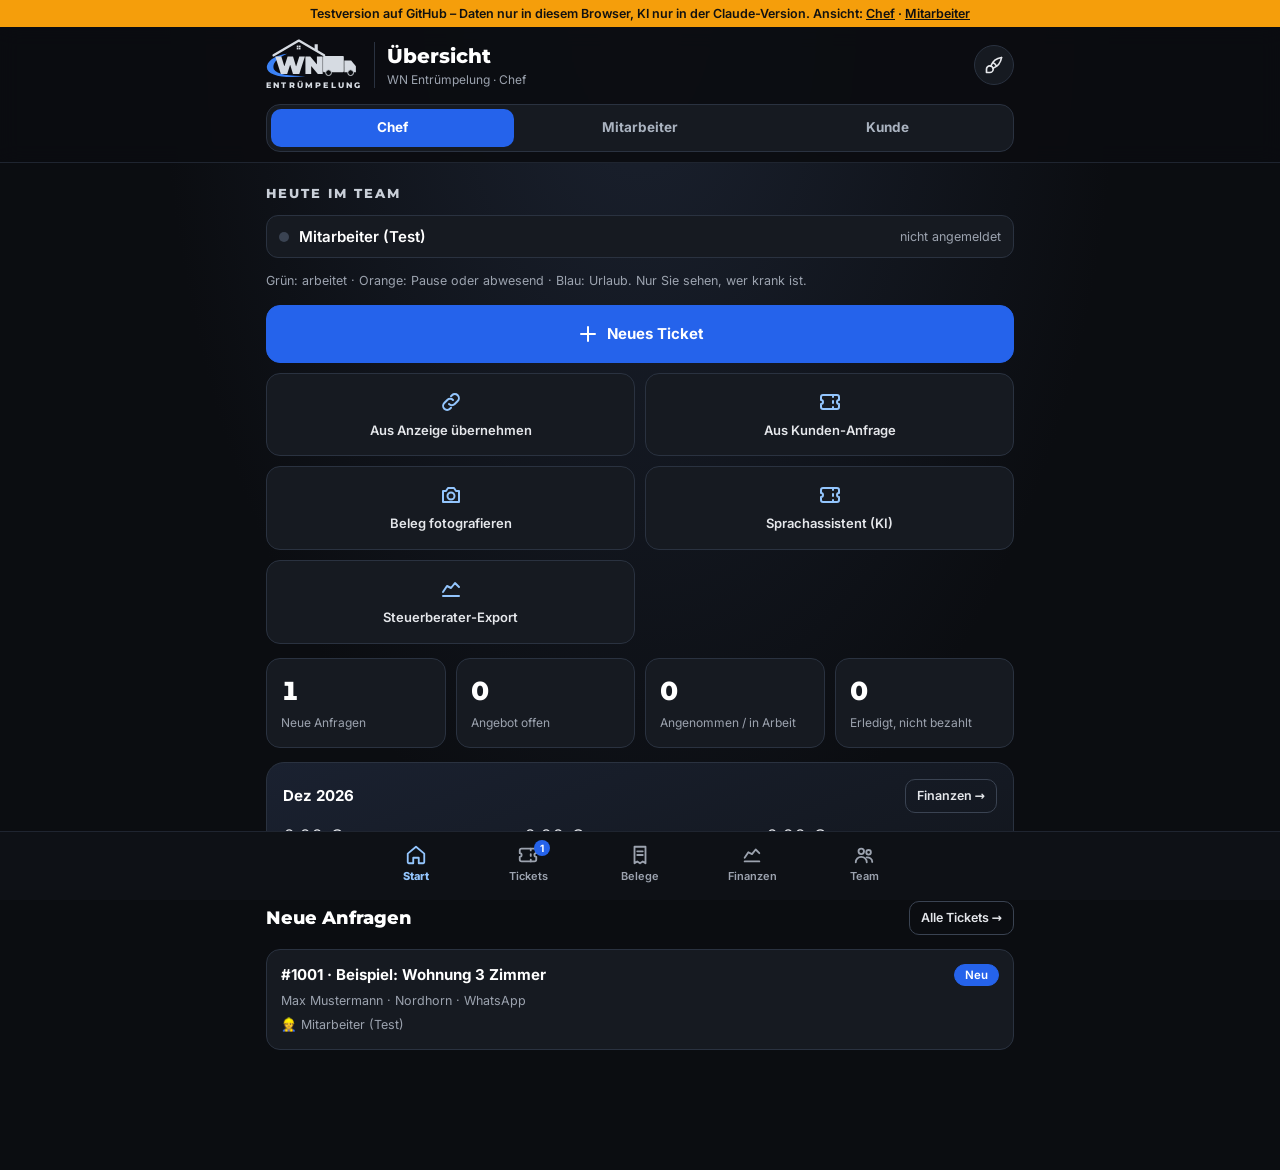
==== commit 020e0baa: "Recht DE/NL: Widerrufsbelehrung, Impressum/Datenschutz (DE+NL), Schriften lokal, GoBD-Festschreibung" ====
--- a/team/index.html
+++ b/team/index.html
@@ -5,9 +5,7 @@
 <meta name="viewport" content="width=device-width, initial-scale=1">
 <title>WN Entrümpelung · Aufträge</title>
 <meta name="theme-color" content="#0B0D11">
-<link rel="preconnect" href="https://fonts.googleapis.com">
-<link rel="preconnect" href="https://fonts.gstatic.com" crossorigin>
-<link href="https://fonts.googleapis.com/css2?family=Montserrat:wght@700;800;900&family=Inter:wght@400;500;600;700;800&display=swap" rel="stylesheet">
+<link rel="stylesheet" href="fonts/fonts.css">
 <style>
 /* Design wie die WN-App auf GitHub (Thema "Nacht") */
 :root{--page:#06080B;--bg:#0B0D11;--bgTop:#1B2230;--s1:#161A21;--s2:#12161D;--s3:#1F2530;--ink:#E5E7EB;--head:#FFFFFF;--mu:#9CA3AF;--soft:#AAB3C0;--cap:#C9CFD8;--line:#2A3240;--line2:#3A4352;
@@ -195,6 +193,7 @@
 <script src="github-modus.js"></script>
 <script src="i18n.js"></script>
 <script src="flags.js"></script>
+<script src="recht.js"></script>
 <script>
 "use strict";
 /* ---------- Konstanten ---------- */
@@ -311,7 +310,7 @@
 /* Start (Chef) */
 function monthSum(ym){
   const ein=list("einnahmen").filter(e=>String(e.datum).startsWith(ym)).reduce((a,e)=>a+(Number(e.brutto)||0),0);
-  const aus=list("belege").filter(b=>String(b.datum).startsWith(ym)).reduce((a,b)=>a+(Number(b.brutto)||0),0);
+  const aus=aktiv("belege").filter(b=>String(b.datum).startsWith(ym)).reduce((a,b)=>a+(Number(b.brutto)||0),0);
   return{ein,aus};
 }
 function startHint(){const o=allUrlaub().filter(a=>a.status==="beantragt").length,run=[],kr=teamList().filter(t=>krankNow(t._id)),ue=offeneRechnungen().filter(x=>x.ueber>0).length;return (o||kr.length||ue)?`<div class="card" style="display:flex;flex-direction:column;gap:6px">${ue?`<button class="btn" data-act="tab" data-tab="geld" style="border-color:#f59e0b">${ue} überfällige Rechnung${ue>1?"en":""} – Erinnerung senden</button>`:""}${o?`<button class="btn" data-act="tab" data-tab="team">${o} offene${o===1?"r":""} Urlaubsantr${o===1?"ag":"äge"} prüfen</button>`:""}${kr.length?`<div class="small">Krank gemeldet: ${kr.map(t=>esc(t.name)).join(", ")}</div>`:""}</div>`:""}
@@ -376,13 +375,18 @@
    <div class="field"><label>Adresse</label><input id="f_kadr" value="${esc(k.adresse||"")}"></div>
    <div class="field"><label>Termin</label><input id="f_termin" type="datetime-local" value="${esc(t.termin||"")}"></div>
    <div class="field"><label>Angebot € (brutto)</label><input id="f_angebot" type="number" step="0.01" value="${t.angebot??""}"></div>
+   <div class="field"><label>Kunde ist</label><select id="f_typ"><option value="privat"${t.kundeTyp!=="firma"?" selected":""}>Privatkunde (Widerrufsrecht)</option><option value="firma"${t.kundeTyp==="firma"?" selected":""}>Firma / Hausverwaltung</option></select></div>
+   <div class="field"><label>Land</label><select id="f_land"><option value="DE"${istNL(t)?"":" selected"}>Deutschland</option><option value="NL"${istNL(t)?" selected":""}>Niederlande</option></select></div>
+   <div class="field"><label>Sprache der Dokumente</label><select id="f_spr"><option value="">automatisch</option><option value="de"${t.sprache==="de"?" selected":""}>Deutsch</option><option value="nl"${t.sprache==="nl"?" selected":""}>Niederländisch</option></select></div>
+   <div class="field"><label>E-Mail Kunde</label><input id="f_kmail" type="email" value="${esc(k.email||"")}"></div>
+   <div class="field"><label>USt-IdNr. / btw-nummer (nur Firmen)</label><input id="f_kust" value="${esc(k.ustid||"")}"></div>
    <div class="field full"><label>Link zur Anzeige</label><input id="f_link" value="${esc(t.anzeigeLink||"")}" placeholder="https://www.kleinanzeigen.de/…"></div>
    <div class="field full"><label>Beschreibung</label><textarea id="f_besch">${esc(t.beschreibung||"")}</textarea></div>
   </div>`;
 }
 function readTicketForm(){
   const v=id=>$("#"+id).value.trim();
-  return{titel:v("f_titel"),leistung:v("f_leistung"),quelle:v("f_quelle"),kunde:{name:v("f_kname"),tel:v("f_ktel"),ort:v("f_kort"),adresse:v("f_kadr")},
+  return{titel:v("f_titel"),leistung:v("f_leistung"),quelle:v("f_quelle"),kundeTyp:v("f_typ")||"privat",land:v("f_land")||"DE",sprache:v("f_spr"),kunde:{name:v("f_kname"),tel:v("f_ktel"),ort:v("f_kort"),adresse:v("f_kadr"),email:v("f_kmail"),ustid:v("f_kust")},
     termin:v("f_termin"),angebot:num(v("f_angebot")),anzeigeLink:v("f_link"),beschreibung:v("f_besch")};
 }
 function newTicket(pre){
@@ -451,7 +455,8 @@
   </dl>
   ${chef?`<div class="row" style="margin-top:10px"><button class="btn sm" data-act="editTicket" data-id="${esc(id)}">Bearbeiten</button><button class="btn sm" data-act="assign" data-id="${esc(id)}">Mitarbeiter zuweisen</button><button class="btn sm" data-act="offerMsg" data-id="${esc(id)}">Angebot-Nachricht (KI)</button>${k.tel?`<button class="btn sm" data-act="custUpdate" data-id="${esc(id)}">Kunde informieren</button>`:""}</div>`:""}
   </div>
-  ${kalkCard(id,t)}${nachCard(id,t)}
+  ${nlCard(id,t)}${wrCard(id,t)}${kalkCard(id,t)}${entsCard(id,t)}${nachCard(id,t)}
+  ${chef&&t.rechnung&&!istPrivat(t)?`<div class="row"><button class="btn sm" data-act="eRech" data-id="${esc(id)}">E-Rechnung (XRechnung) erstellen</button><span class="small">Für Firmenkunden – Pflicht ab 2028</span></div>`:""}
   ${chef&&t.rechnung&&t.status!=="Bezahlt"?`<div class="row"><button class="btn" data-act="mahn" data-id="${esc(id)}">${esc(MAHN[Math.min(2,(t.mahnungen||[]).length)])} erstellen</button>${(t.mahnungen||[]).length?`<span class="small">${(t.mahnungen||[]).length} Mahnstufe(n) versendet</span>`:""}</div>`:""}
   <div class="spread"><h3>Fotos & Protokoll (${fotos.length})</h3><button class="btn sm pri" data-act="addFoto" data-id="${esc(id)}">${svg("cam").replace("<svg","<svg width=16 height=16")} Foto hinzufügen</button></div>
   ${fotos.length?`<div class="gallery">${fotos.map(f=>`<div class="g" data-act="viewFoto" data-src="${esc(blob(f.id))}" data-cap="${esc(`${f.typ} · ${fDT(f.t)} · ${nameOf(f.von)}${f.notiz?" · "+f.notiz:""}`)}"><img src="${esc(blob(f.id))}" alt="${esc(f.typ)}" loading="lazy"><div class="cap">${esc(f.typ)} · ${esc(fD(f.t))}</div></div>`).join("")}</div>`:`<div class="empty">Noch keine Fotos. Machen Sie Vorher- und Nachher-Fotos – sie werden mit Zeit und Mitarbeiter gespeichert.</div>`}
@@ -466,6 +471,7 @@
 async function setStatus(id,s,force){
   const t=st.data.tickets[id];if(!t||t.status===s)return;
   if(s==="Bezahlt"){payDialog(id);return}
+  if(s==="In Arbeit"&&!force){const w=startWarnungen(t);if(w.length&&st.warnOk!==id){st.warnOk=id;toast("Achtung: "+w.join(" ")+" Nochmal tippen = trotzdem starten.");return}st.warnOk=null;if(w.length)await logT(id,"Gestartet trotz Hinweis: "+w.join(" "))}
   if(s==="Erledigt"&&!force&&!(t.fotos||[]).some(f=>f.typ==="Nachher")){
     if(!isChef()){toast("Bitte zuerst ein Nachher-Foto der fertigen Arbeit machen");st.fotoTyp="Nachher";st.afterFoto={id,s};await addFoto(id);return}
     toast("Hinweis: Es gibt noch kein Nachher-Foto");
@@ -486,6 +492,7 @@
 async function payGo(id){
   const t=st.data.tickets[id],b=num($("#p_b").value),d=$("#p_d").value,z=$("#p_z").value,m=num($("#p_m").value)||0;
   if(!b){toast("Bitte Betrag eintragen");return}
+  if(istFest(d)){toast("Dieser Monat ist festgeschrieben – bitte Zahlungsdatum prüfen");return}
   const kk=t.rechnung?.kalk||t.kalk,fac=kk&&kk.zahlbetrag?b/kk.zahlbetrag:0;
   const anteile=kk?{arbeit35a:r2(kk.anteil35a*fac),arbeit:r2(kk.anteil.arbeit*fac),fahrt:r2(kk.anteil.fahrt*fac),entsorgung:r2(kk.anteil.entsorgung*fac),material:r2(kk.anteil.material*fac),wertanrechnung:r2(kk.wert||0)}:null;
   await save("einnahmen","t_"+id,{datum:d,brutto:b,mwstSatz:m,mwst:mwstOf(b,m),beschreibung:`#${t.nr} ${t.titel||t.leistung||""} · ${t.kunde?.name||""}`.trim(),ticketId:id,zahlart:z,erstellt:nowIso(),von:st.me,...(anteile?{anteile}:{}),...(t.rechnung?{rechnungNr:t.rechnung.nr}:{})});
@@ -570,7 +577,7 @@
   if(typ==="nachtrag")return nachtragText(t,ntEx());
   const k=t.kunde||{},f=st.firma,firma=f.name||"WN Entrümpelung",preis=t.preisFinal??t.angebot;
   const was=[t.leistung,t.titel].filter(Boolean).join(" – ")||"Auftrag";
-  if(typ==="auftrag")return `Ich beauftrage ${firma} mit folgendem Auftrag: ${was}${k.adresse||k.ort?` (${[k.adresse,k.ort].filter(Boolean).join(", ")})`:""}${t.termin?`, Termin ${fDT(t.termin)}`:""}${preis?`, zum Preis von ${eur(preis)} ${f.kleinunternehmer?"(gemäß § 19 UStG ohne MwSt.)":"inkl. MwSt."}`:""}, wie in diesem Auftrag #${t.nr} beschrieben.`;
+  if(typ==="auftrag")return `Ich beauftrage ${firma} mit folgendem Auftrag: ${was}${k.adresse||k.ort?` (${[k.adresse,k.ort].filter(Boolean).join(", ")})`:""}${t.termin?`, Termin ${fDT(t.termin)}`:""}${preis?`, zum Preis von ${eur(preis)} ${f.kleinunternehmer?"(gemäß § 19 UStG ohne MwSt.)":"inkl. MwSt."}`:""}, wie in diesem Auftrag #${t.nr} beschrieben.`+(istPrivat(t)?wrZusatz(t,wrEx()):"");
   return `Ich bestätige, dass die Arbeiten aus Auftrag #${t.nr} (${was}) am ${fD(today())} vollständig und ordnungsgemäß ausgeführt wurden. Ich nehme die Leistung hiermit ab.`;
 }
 async function sha256(txt){try{const b=await crypto.subtle.digest("SHA-256",new TextEncoder().encode(txt));return[...new Uint8Array(b)].map(x=>x.toString(16).padStart(2,"0")).join("")}catch(e){return""}}
@@ -579,7 +586,7 @@
   const def=["Erledigt","Bezahlt"].includes(t.status)?"uebergabe":t.status==="In Arbeit"?"abnahme":"auftrag";
   openSheet(`<div class="spread"><h2>Unterschrift · #${esc(t.nr)}</h2><button class="btn sm" data-act="openTicket" data-id="${esc(id)}">Zurück</button></div>
   <div class="field"><label>Was wird unterschrieben?</label><select id="sg_typ">${Object.entries(SIGTYP).map(([v,l])=>`<option value="${v}"${v===def?" selected":""}>${l}</option>`).join("")}</select></div>
-  ${sigExHtml()}${vmExHtml(t)}${ntExHtml()}
+  ${sigExHtml()}${vmExHtml(t)}${ntExHtml()}${wrExHtml({...t,_id:id})}
   <div class="card" style="background:var(--s2)"><div class="small" style="color:var(--mu);margin-bottom:4px">Bestätigung</div><div id="sg_txt" style="white-space:pre-wrap"></div></div>
   <div class="field"><label>Name des Kunden (in Druckbuchstaben)</label><input id="sg_name" value="${esc(k.name||"")}" autocomplete="off"></div>
   <div class="field"><label>Anmerkung des Kunden (optional)</label><input id="sg_anm" placeholder="z. B. Kratzer im Flur war schon vorher da"></div>
@@ -589,7 +596,7 @@
   <label style="display:flex;gap:10px;align-items:flex-start;font-size:14px"><input type="checkbox" id="sg_ok" style="width:22px;height:22px;flex:none;margin-top:1px"> Ich habe den Text oben gelesen und bestätige ihn mit meiner Unterschrift.</label>
   <button class="btn pri big" id="sgGo">Unterschrift speichern</button>`);
   if(st.ntPre){const x=st.ntPre;st.ntPre=null;$("#sg_typ").value="nachtrag";$("#nt_grund").value=x.grund;$("#nt_betrag").value=x.betrag;$("#nt_art").value=x.art}
-  const upTxt=()=>{const ty=$("#sg_typ").value;$("#sg_ex").style.display=ty==="uebergabe"?"":"none";$("#sg_vm").style.display=ty==="vollmacht"?"":"none";$("#sg_nt").style.display=ty==="nachtrag"?"":"none";$("#sg_txt").textContent=sigText(t,ty)};upTxt();$("#sg_typ").onchange=upTxt;
+  const upTxt=()=>{const ty=$("#sg_typ").value;$("#sg_ex").style.display=ty==="uebergabe"?"":"none";$("#sg_vm").style.display=ty==="vollmacht"?"":"none";$("#sg_nt").style.display=ty==="nachtrag"?"":"none";if($("#sg_wr"))$("#sg_wr").style.display=ty==="auftrag"?"":"none";$("#sg_txt").textContent=sigText(t,ty)};upTxt();$("#sg_typ").onchange=upTxt;
   const c=$("#sg_c"),dpr=Math.max(1,window.devicePixelRatio||1);let drawn=false,down=false,last=null;
   const size=()=>{c.width=Math.round(c.clientWidth*dpr);c.height=Math.round(c.clientHeight*dpr);const g=c.getContext("2d");g.fillStyle="#fff";g.fillRect(0,0,c.width,c.height);g.lineCap="round";g.lineJoin="round";g.strokeStyle="#111";g.lineWidth=2.6*dpr;drawn=false};
   requestAnimationFrame(size);
@@ -610,11 +617,13 @@
       const r=await st.assets.upload(png);
       const tt=st.data.tickets[id],at=nowIso(),text=sigText(tt,typ),anm=$("#sg_anm").value.trim();
       const hash=await sha256(JSON.stringify({nr:tt.nr,titel:tt.titel,leistung:tt.leistung,kunde:tt.kunde,beschreibung:tt.beschreibung,termin:tt.termin,preis:tt.preisFinal??tt.angebot??null,fotos:(tt.fotos||[]).map(f=>f.id),typ,text,name,anm,bild:r.id,at}));
-      const ex=typ==="uebergabe"?sigEx():typ==="vollmacht"?vmEx():typ==="nachtrag"?ntEx():null;
+      const ex=typ==="uebergabe"?sigEx():typ==="vollmacht"?vmEx():typ==="nachtrag"?ntEx():typ==="auftrag"?wrEx():null;
+      if(typ==="auftrag"&&istPrivat(tt)&&ex&&!ex.erhalten){toast("Bitte bestätigen: Widerrufsbelehrung und Formular wurden übergeben");b.disabled=false;b.textContent="Unterschrift speichern";return}
       if(typ==="nachtrag"&&(!ex.grund||!ex.betrag)){toast("Bitte Grund und Mehrbetrag eintragen");b.disabled=false;b.textContent="Unterschrift speichern";return}
       const sig={id:r.id,typ,text,name,anm,t:at,von:st.me,hash,...(ex?{ex}:{})};
       await logT(id,`Unterschrift: ${SIGTYP[typ]} – ${name}`,{signaturen:[...(tt.signaturen||[]),sig]});
       if(typ==="nachtrag")await nachtragAdd(id,ex,`Unterschrift ${name}`);
+      if(typ==="auftrag"&&istPrivat(tt))await wrNachUnterschrift(id,ex);
       toast("Unterschrift gespeichert");openTicket(id);
     }catch(e){toast(e.message||"Speichern fehlgeschlagen");b.disabled=false;b.textContent="Unterschrift speichern"}
   };
@@ -847,7 +856,7 @@
   openSheet(`<div class="spread"><h2>Vertragsdaten · ${esc(maName(k))}</h2><button class="btn sm" data-act="openMa" data-k="${esc(k)}">Zurück</button></div>
   <div class="fields"><div class="field"><label for="v_art">Art</label><select id="v_art">${VART.map(x=>`<option${x===v.art?" selected":""}>${x}</option>`).join("")}</select></div>
   <div class="field"><label for="v_t">Tätigkeit</label><input id="v_t" value="${esc(v.taetigkeit||"Helfer Entrümpelung")}"></div>
-  <div class="field"><label for="v_b">Beginn</label><input id="v_b" type="date" value="${esc(v.beginn||today())}"></div><div class="field"><label for="v_e">Befristet bis (optional)</label><input id="v_e" type="date" value="${esc(v.ende||"")}"></div>
+  <div class="field"><label for="v_b">Beginn</label><input id="v_b" type="date" value="${esc(v.beginn||today())}"></div><div class="field"><label for="v_e">Befristet bis (optional)</label><input id="v_e" type="date" value="${esc(v.ende||"")}"><span class="small" style="color:#f59e0b">Befristung nur wirksam mit eigenhändiger Unterschrift auf Papier (§ 14 Abs. 4 TzBfG) – sonst gilt der Vertrag unbefristet.</span></div>
   <div class="field"><label for="v_s">Stunden pro Woche</label><input id="v_s" type="number" step="0.5" value="${esc(v.stunden??"")}"></div><div class="field"><label for="v_u">Urlaubstage pro Jahr</label><input id="v_u" type="number" value="${esc(v.urlaubstage??20)}"></div>
   <div class="field"><label for="v_l">Vergütung €</label><input id="v_l" type="number" step="0.01" value="${esc(v.lohn??"")}"></div><div class="field"><label for="v_la">pro</label><select id="v_la">${["pro Stunde","pro Monat"].map(x=>`<option${x===v.lohnart?" selected":""}>${x}</option>`).join("")}</select></div>
   <div class="field full"><label for="v_p">Probezeit</label><input id="v_p" value="${esc(v.probezeit||"6 Monate")}"></div></div>
@@ -872,6 +881,7 @@
 function vSignDialog(k){
   const v=doc("vertraege",k);if(!v)return;
   openSheet(`<div class="spread"><h2>Vertrag bestätigen</h2><button class="btn sm" data-act="${isChef()?"openMa":"close"}" data-k="${esc(k)}">Zurück</button></div>
+  ${v.ende?`<div class="note" style="border-color:#f59e0b">Befristeter Vertrag: Die Unterschrift in der App reicht für die Befristung nicht. Bitte zusätzlich das PDF ausdrucken und beide auf Papier unterschreiben – vor Arbeitsbeginn.</div>`:""}
   <div class="card" style="white-space:pre-wrap">${esc(vSignText(k))}</div>
   <div class="field"><label for="vs_n">Name in Druckbuchstaben</label><input id="vs_n" value="${esc(maName(k))}"></div>
   <div class="field"><label>Unterschrift – mit dem Finger ins weiße Feld</label><canvas id="vs_c" aria-label="Unterschriftenfeld" style="width:100%;height:180px;background:#fff;border-radius:12px;touch-action:none;display:block"></canvas></div>
@@ -959,7 +969,7 @@
 
 /* --- Mitarbeiter: Ich-Tab --- */
 function vIch(){const k=meKey(),t=doc("team",k);return `${t?"":`<div class="note">Der Chef hat Sie noch nicht ins Team aufgenommen. Telefon und Dokumente können Sie trotzdem schon eintragen.</div>`}
-  <h2 class="kcap">Mein Vertrag</h2>${vVertrag(k,false)}<h2 class="kcap">Kontakt & Dokumente</h2>${vProfil(k,false)}`}
+  ${kiCard()}<h2 class="kcap">Mein Vertrag</h2>${vVertrag(k,false)}<h2 class="kcap">Kontakt & Dokumente</h2>${vProfil(k,false)}`}
 
 /* --- Heute im Team, Krankmeldung --- */
 function absOf(k,day){day=day||today();const s=doc("status",k)||{};if(s.abw&&s.abw.von<=day&&(!s.abw.bis||s.abw.bis>=day))return{typ:"abwesend",bis:s.abw.bis};const u=allUrlaub().find(a=>a.key===k&&a.status==="genehmigt"&&a.von<=day&&a.bis>=day);return u?{typ:u.art==="Urlaub"?"Urlaub":u.art,bis:u.bis}:null}
@@ -978,7 +988,7 @@
   openSheet(`<div class="spread"><h2>Krank melden</h2><button class="btn sm" data-act="close">Abbrechen</button></div>
   <p class="small" style="margin:0">Der Chef sieht Ihre Krankmeldung. Ihre Kollegen sehen nur, dass Sie abwesend sind, nicht warum.</p>
   <div class="fields"><div class="field"><label for="kr_v">Ab</label><input id="kr_v" type="date" value="${today()}"></div><div class="field"><label for="kr_b">Voraussichtlich bis</label><input id="kr_b" type="date" value="${today()}"></div>
-  <div class="field full"><label for="kr_n">Nachricht an den Chef (optional)</label><input id="kr_n" placeholder="z. B. Arzttermin um 10 Uhr, AU kommt"></div></div>
+  <div class="field full"><label for="kr_n">Nachricht an den Chef (optional)</label><input id="kr_n" placeholder="z. B. AU kommt – bitte keine Diagnose angeben"></div></div>
   <label style="display:flex;gap:10px;align-items:center;font-size:14px"><input type="checkbox" id="kr_au" style="width:22px;height:22px"> Ich lade jetzt ein Foto der AU-Bescheinigung hoch</label>
   <button class="btn pri big" data-act="kSave">Krankmeldung senden</button>`);
 }
@@ -996,7 +1006,7 @@
 
 /* Belege */
 function bItem(b){
-  return `<div class="item" data-act="editBeleg" data-id="${esc(b._id)}" role="button" tabindex="0" style="flex-direction:row;align-items:center;gap:12px">
+  return `<div class="item" data-act="editBeleg" data-id="${esc(b._id)}" role="button" tabindex="0" style="flex-direction:row;align-items:center;gap:12px;${b.storniert?"opacity:.55;text-decoration:line-through":""}">
    ${b.bildId?`<img src="${esc(blob(b.bildId))}" alt="" style="width:52px;height:52px;border-radius:10px;object-fit:cover;flex:none">`:`<div style="width:52px;height:52px;border-radius:10px;background:var(--s2);flex:none"></div>`}
    <div style="flex:1;min-width:0"><div class="head"><b>${esc(b.haendler||b.kategorie||"Beleg")}</b><b style="font-weight:500">${eur(b.brutto)}</b></div>
    <div class="meta">${esc(fD(b.datum))} · ${esc(b.kategorie||"")}${b.mwst?` · MwSt ${eur(b.mwst)}`:""}${b.ticketId&&st.data.tickets[b.ticketId]?` · #${esc(st.data.tickets[b.ticketId].nr)}`:""}${isChef()&&b.von?` · ${esc(nameOf(b.von))}`:""}${b.ki?" · KI":""}${b.privat?` · <span style="color:#f59e0b">privat ${eur(b.privat)} getrennt</span>`:""}</div></div></div>`;
@@ -1004,7 +1014,7 @@
 function vBelege(){
   let bs=list("belege");if(!isChef())bs=bs.filter(b=>b.von===st.me);
   bs.sort((a,b)=>String(b.datum).localeCompare(a.datum));
-  const ym=today().slice(0,7),sum=bs.filter(b=>String(b.datum).startsWith(ym)).reduce((a,b)=>a+(Number(b.brutto)||0),0);
+  const ym=today().slice(0,7),sum=bs.filter(b=>!b.storniert&&String(b.datum).startsWith(ym)).reduce((a,b)=>a+(Number(b.brutto)||0),0);
   return `<button class="btn pri big" data-act="scan">${svg("cam").replace("<svg","<svg width=20 height=20")} Beleg fotografieren – KI liest ihn aus</button>
   <div class="small">Tanken, Werkzeug, Deponie, Material … Foto machen, die KI erkennt Händler, Datum, Betrag, MwSt und Kategorie. Sie prüfen und speichern.</div>
   <div class="spread"><h2>${isChef()?"Alle Belege":"Meine Belege"}</h2><span class="small">Diesen Monat: ${eur(sum)}</span></div>
@@ -1048,7 +1058,7 @@
     $("#kiSt").innerHTML=pv.length?`<span>✓ Von der KI ausgefüllt. <b style="color:#f59e0b">${pv.length} private Position${pv.length>1?"en":""} erkannt (${eur(pv.reduce((s,x)=>s+x.brutto,0))})</b> – wird getrennt gebucht. Bitte prüfen.</span>`:"✓ Von der KI ausgefüllt – bitte kurz prüfen.";
   }catch(e){$("#kiSt").innerHTML=`KI konnte den Beleg nicht lesen${e&&e.code==="not_granted"?" (KI nicht freigegeben)":""}. Bitte von Hand ausfüllen.`}})();
   st.belegPos=null;
-  $("#bGo").onclick=async()=>{const d=readBelegPos(readBeleg());if(!d.brutto&&!d.privat){toast("Bitte Betrag eintragen");return}
+  $("#bGo").onclick=async()=>{const d=readBelegPos(readBeleg());if(!d.brutto&&!d.privat){toast("Bitte Betrag eintragen");return}if(istFest(d.datum)){toast("Dieser Monat ist festgeschrieben – bitte Datum prüfen oder im aktuellen Monat erfassen");return}
     $("#bGo").disabled=true;$("#bGo").textContent="Wird gespeichert …";
     try{const aid=await upload(small);await save("belege",null,{...d,bildId:aid,ki:kiOk,von:st.me,erstellt:nowIso()});
       if(d.ticketId)await logT(d.ticketId,`Beleg: ${d.haendler||d.kategorie} ${eur(d.brutto)}`);
@@ -1060,13 +1070,15 @@
   openSheet(`<div class="spread"><h2>Beleg</h2><button class="btn sm" data-act="close">Schließen</button></div>
   ${b.bildId?`<a href="${esc(blob(b.bildId))}" target="_blank" rel="noopener"><img class="prev" src="${esc(blob(b.bildId))}" alt="Beleg"></a>`:""}
   ${belegForm(b)}${b.positionen?.length?posEditor(b.positionen):""}<div class="small">Erfasst ${esc(fDT(b.erstellt))}${b.von?" von "+esc(nameOf(b.von)):""}${b.ki?" · von KI ausgelesen":""}${b.geaendert?` · geändert ${esc(fDT(b.geaendert))}`:""}</div>
-  ${can?`<div class="row" style="justify-content:space-between"><button class="btn sm" data-act="delBeleg" data-id="${esc(id)}" style="color:#ff8a8a">Löschen</button><button class="btn pri" data-act="saveBeleg" data-id="${esc(id)}">Änderungen speichern</button></div>`:""}`);
+  ${belegHistorie(b)}
+  ${b.storniert?`<div class="note" style="border-color:#ff8a8a">Storniert am ${esc(fDT(b.storniert.t))}: ${esc(b.storniert.grund)}</div>`:istFest(b.datum)?`<div class="note">Dieser Monat ist festgeschrieben (GoBD). Der Beleg kann nicht mehr geändert werden. Korrekturen bitte als neuen Beleg (z. B. Gutschrift) im aktuellen Monat erfassen.</div>`:can?`<div class="row" style="justify-content:space-between;align-items:flex-end"><div class="field" style="flex:1;min-width:160px"><label>Grund für Stornierung</label><input id="st_g" placeholder="z. B. doppelt erfasst"></div><button class="btn sm" data-act="bStorno" data-id="${esc(id)}" style="color:#ff8a8a">Stornieren</button><button class="btn pri" data-act="saveBeleg" data-id="${esc(id)}">Änderungen speichern</button></div>`:""}`);
+  if(b.storniert||istFest(b.datum))document.querySelectorAll("#sheet input,#sheet select").forEach(x=>{if(x.id!=="st_g")x.disabled=true});
   if(b.positionen?.length)posRefresh();
 }
 
 /* Finanzen */
 function yearData(y){
-  const e=list("einnahmen").filter(x=>String(x.datum).startsWith(y)),a=list("belege").filter(x=>String(x.datum).startsWith(y));
+  const e=list("einnahmen").filter(x=>String(x.datum).startsWith(y)),a=aktiv("belege").filter(x=>String(x.datum).startsWith(y));
   const m=MONATE.map((_,i)=>{const ym=`${y}-${pad(i+1)}`;const ee=e.filter(x=>String(x.datum).startsWith(ym)),aa=a.filter(x=>String(x.datum).startsWith(ym));
     return{ein:ee.reduce((s,x)=>s+(+x.brutto||0),0),einU:ee.reduce((s,x)=>s+(+x.mwst||0),0),aus:aa.reduce((s,x)=>s+(+x.brutto||0),0),ausV:aa.reduce((s,x)=>s+(+x.mwst||0),0)}});
   const kat={};a.forEach(x=>belegSplits(x).forEach(sp=>{kat[sp.kategorie]=(kat[sp.kategorie]||0)+sp.brutto}));
@@ -1076,7 +1088,7 @@
   const y=st.year,d=yearData(y),T=d.m.reduce((s,x)=>({ein:s.ein+x.ein,einU:s.einU+x.einU,aus:s.aus+x.aus,ausV:s.ausV+x.ausV}),{ein:0,einU:0,aus:0,ausV:0});
   const years=[...new Set([String(new Date().getFullYear()),...list("einnahmen").map(x=>String(x.datum).slice(0,4)),...list("belege").map(x=>String(x.datum).slice(0,4))])].filter(Boolean).sort().reverse();
   const kats=Object.entries(d.kat).sort((a,b)=>b[1]-a[1]);
-  return `${mahnCard()}<div class="spread"><select class="rolesw" data-act="year">${years.map(x=>`<option${x===y?" selected":""}>${x}</option>`).join("")}</select><button class="btn sm" data-act="addEin">+ Einnahme ohne Ticket</button></div>
+  return `${mahnCard()}${festCard()}<div class="spread"><select class="rolesw" data-act="year">${years.map(x=>`<option${x===y?" selected":""}>${x}</option>`).join("")}</select><button class="btn sm" data-act="addEin">+ Einnahme ohne Ticket</button></div>
   <div class="kpis"><div class="kpi"><b>${eur(T.ein)}</b><span>Einnahmen brutto</span></div><div class="kpi"><b>${eur(T.aus)}</b><span>Ausgaben brutto</span></div>
   <div class="kpi"><b>${eur((T.ein-T.einU)-(T.aus-T.ausV))}</b><span>Ergebnis netto</span></div><div class="kpi"><b>${eur(T.einU-T.ausV)}</b><span>USt − Vorsteuer</span></div></div>
   <div class="card"><h3>Steuerberater-Export</h3><p class="small">Alle Einnahmen und Ausgaben als CSV-Datei (öffnet in Excel, für DATEV-Import vom Steuerberater geeignet). Die Belegfotos sehen Sie und Ihr Steuerberater über den Link in jeder Zeile, wenn Sie ihm die App freigeben.</p>
@@ -1085,7 +1097,7 @@
   <div class="card tw"><h3>Monate ${esc(y)}</h3><table><tr><th>Monat</th><th class="n">Einnahmen</th><th class="n">Ausgaben</th><th class="n">Ergebnis</th></tr>
    ${d.m.map((x,i)=>`<tr><td>${MONATE[i]}</td><td class="n">${eur(x.ein)}</td><td class="n">${eur(x.aus)}</td><td class="n">${eur(x.ein-x.aus)}</td></tr>`).join("")}
    <tr><th>Summe</th><th class="n">${eur(T.ein)}</th><th class="n">${eur(T.aus)}</th><th class="n">${eur(T.ein-T.aus)}</th></tr></table></div>
-  ${nachUebersicht()}
+  ${kasseCard()}${nachUebersicht()}
   <div class="card"><h3>Ausgaben nach Kategorie</h3>${kats.length?`<table>${kats.map(([k,v])=>`<tr><td>${esc(k)}</td><td class="n">${eur(v)}</td></tr>`).join("")}</table>`:`<div class="small">Noch keine Ausgaben in ${esc(y)}.</div>`}</div>
   <div class="card"><h3>Einnahmen ${esc(y)}</h3>${d.e.length?`<table>${d.e.sort((a,b)=>String(b.datum).localeCompare(a.datum)).map(x=>`<tr><td>${esc(fD(x.datum))}</td><td>${esc(x.beschreibung||"")}<div class="small">${esc(x.zahlart||"")}</div></td><td class="n">${eur(x.brutto)}</td></tr>`).join("")}</table>`:`<div class="small">Einnahmen entstehen, wenn Sie ein Ticket auf „Bezahlt“ setzen.</div>`}</div>
   <p class="small">Hinweis: Diese Übersicht hilft bei der Vorbereitung. Ob sie für Ihre Buchhaltung nach GoBD reicht, klären Sie bitte mit Ihrem Steuerberater. Belege nach dem Speichern nicht nachträglich verändern; Änderungen werden mit Zeitstempel vermerkt.</p>`;
@@ -1097,7 +1109,7 @@
   const rows=[["Datum","Art","Beschreibung","Kategorie","Konto SKR03 (Vorschlag)","Brutto","MwSt-Satz","MwSt","Netto","Zahlart","Auftrag","Rechnungs-Nr","davon Arbeit/Fahrt §35a (brutto)","Entsorgung (brutto)","Material (brutto)","Beleg-Link","Erfasst von"]];
   const nr=x=>x.ticketId&&st.data.tickets[x.ticketId]?"#"+st.data.tickets[x.ticketId].nr:"";
   list("einnahmen").filter(x=>String(x.datum).startsWith(pre)).forEach(x=>rows.push([fD(x.datum),"Einnahme",x.beschreibung,"Erlöse",kontoErloes(x.mwstSatz),n(x.brutto),x.mwstSatz??"",n(x.mwst),n((+x.brutto||0)-(+x.mwst||0)),x.zahlart,nr(x),x.rechnungNr||"",x.anteile?n(x.anteile.arbeit35a):"",x.anteile?n(x.anteile.entsorgung):"",x.anteile?n(x.anteile.material):"","",nameOf(x.von)]));
-  list("belege").filter(x=>String(x.datum).startsWith(pre)).forEach(x=>{
+  aktiv("belege").filter(x=>String(x.datum).startsWith(pre)).forEach(x=>{
     const txt=[x.haendler,x.notiz].filter(Boolean).join(" – "),link=x.bildId?base+blob(x.bildId):"";
     belegSplits(x).forEach(sp=>{if(sp.brutto)rows.push([fD(x.datum),"Ausgabe",txt+(x.positionen?.length?` (${x.positionen.filter(p=>!p.privat&&p.kategorie===sp.kategorie&&Number(p.satz)===Number(sp.satz)).map(p=>p.text).join(", ").slice(0,120)})`:""),sp.kategorie,SKR[sp.kategorie]||"4900",n(sp.brutto),sp.satz,n(sp.mwst),n(sp.brutto-sp.mwst),x.zahlart,nr(x),"","","","",link,nameOf(x.von)])});
     if(+x.privat)rows.push([fD(x.datum),/Firm|Überweisung/.test(x.zahlart||"")?"Privatentnahme":"Privat (nicht erstattet)",txt+" – privat: "+(x.positionen||[]).filter(p=>p.privat).map(p=>p.text).join(", ").slice(0,120),"Privat",/Firm|Überweisung/.test(x.zahlart||"")?KONTO_PRIVAT:"",n(x.privat),"","","",x.zahlart,nr(x),"","","","",link,nameOf(x.von)]);
@@ -1130,7 +1142,7 @@
    <div class="field" style="justify-content:flex-end"><label style="display:flex;gap:8px;align-items:center;color:var(--ink);font-size:14px"><input id="c_k" type="checkbox" ${f.kleinunternehmer?"checked":""} style="width:20px;height:20px"> Kleinunternehmer (§ 19 UStG)</label></div>
   </div><div class="row" style="justify-content:flex-end;margin-top:10px"><button class="btn pri" data-act="saveFirma">Speichern</button></div>
   <p class="small" style="margin:10px 0 0">Die Webseite steht automatisch am Ende jeder Antwort an Inserenten (Kleinanzeigen, Marktplaats, Facebook), jeder Angebot-Nachricht und jeder Kunden-Info.</p></div>
-  ${firmaExtraHtml()}<button class="btn pri big" data-act="saveFirma">Alle Firmendaten speichern</button>
+  ${firmaExtraHtml()}${rechtCard()}<button class="btn pri big" data-act="saveFirma">Alle Firmendaten speichern</button>${kiCard()}
   ${adFooterCard()}
   <div class="card"><h3>Kunden-Ansicht</h3><p class="small" style="margin:6px 0 0">Mit dem Schalter oben rechts (Chef/Mitarbeiter/Kunde) können Sie jede Ansicht ausprobieren. Kunden ohne Konto können in Claude-Apps keine Daten speichern. Deshalb schickt die Kunden-Ansicht die Anfrage mit Fotos per WhatsApp an Ihre Firmennummer. Sie übernehmen sie dann mit einem Klick als Ticket.</p></div>`;
 }
@@ -1397,7 +1409,7 @@
 
 /* ---------- Kalkulation ---------- */
 function kalkCompute(k){
-  const p=preise(),satz=mwstSatzFirma(),pos=[];
+  const p=preise(),satz=k.rc?0:mwstSatzFirma(),pos=[];
   const m3=Math.max(0,num(k.m3)||0),pers=Math.max(1,num(k.personen)||2),std=Math.max(0,num(k.stunden)||0),et=Math.max(0,num(k.etagen)||0);
   const fahrten=Math.max(1,num(k.fahrten)||Math.ceil(m3/(p.lkw||12))||1);
   if(std)pos.push({art:"arbeit",text:`Räumung, Demontage und Tragen: ${pers} Personen × ${String(std).replace(".",",")} Std.`,betrag:r2(pers*std*p.std)});
@@ -1489,7 +1501,7 @@
   <button class="btn pri big" data-act="kalkSave" data-id="${esc(id)}">Kalkulation speichern</button>`);
   kalkRefresh();
 }
-function kalkRead(){const e=st.kalkEdit;if(!e)return null;const g=i=>$("#kk_"+i)?.value??"";["m3","fahrten","personen","stunden","etagen","material","wert"].forEach(f=>e.k[f]=g(f));e.k.art=g("art")||"festpreis";
+function kalkRead(){const e=st.kalkEdit;if(!e)return null;const g=i=>$("#kk_"+i)?.value??"";["m3","fahrten","personen","stunden","etagen","material","wert"].forEach(f=>e.k[f]=g(f));e.k.art=g("art")||"festpreis";e.k.rc=reverseCharge(st.data.tickets[e.id]);
   document.querySelectorAll("[data-ks]").forEach(x=>{const s=e.k.sonder[Number(x.dataset.i)];if(s)s[x.dataset.ks]=x.dataset.ks==="art"?x.value:x.value});return e.k}
 function kalkRefresh(){
   const k=kalkCompute(kalkRead()||{}),el=$("#kkSum");if(!el)return;
@@ -1510,65 +1522,75 @@
 
 /* ---------- Angebot & Rechnung (PDF mit Logo) ---------- */
 function kundeBlock(d,t,y){y=absender(d,y);const k=t.kunde||{},M=16;d.setFontSize(10);const ls=[k.name,k.adresse,k.ort&&!String(k.adresse||"").includes(k.ort)?k.ort:""].filter(Boolean);d.text(ls.length?ls:["–"],M,y);return y+Math.max(1,ls.length)*4.8+4}
-function posTable(d,k,y){
-  const M=16,W=210,need=h=>{if(y+h>PDF_END){d.addPage();y=20}};
-  d.setFont("helvetica","bold");d.setFontSize(9.5);d.setFillColor(238,242,248);d.rect(M,y-4.2,W-2*M,6.5,"F");d.text("Leistung",M+2,y);d.text("Betrag netto",W-M-2,y,{align:"right"});d.setFont("helvetica","normal");y+=6;
+function posTable(d,k,y,L){
+  L=L||DOK.de;const M=16,W=210,need=h=>{if(y+h>PDF_END){d.addPage();y=20}};
+  d.setFont("helvetica","bold");d.setFontSize(9.5);d.setFillColor(238,242,248);d.rect(M,y-4.2,W-2*M,6.5,"F");d.text(L.leistung,M+2,y);d.text(L.netto,W-M-2,y,{align:"right"});d.setFont("helvetica","normal");y+=6;
   for(const a of ["arbeit","fahrt","entsorgung","material"]){
     const ps=k.pos.filter(x=>x.art===a);if(!ps.length)continue;
-    need(14);d.setFont("helvetica","bold");d.setFontSize(9.5);d.text(ARTNAME[a],M+2,y);d.setFont("helvetica","normal");y+=4.8;
-    for(const x of ps){const ls=d.splitTextToSize(x.text,W-2*M-40);need(ls.length*4.5+1);d.setFontSize(9.5);d.text(ls,M+5,y);d.text(eur(x.betrag),W-M-2,y,{align:"right"});y+=ls.length*4.5+.8}
+    need(14);d.setFont("helvetica","bold");d.setFontSize(9.5);d.text(L[a],M+2,y);d.setFont("helvetica","normal");y+=4.8;
+    for(const x of ps){const ls=d.splitTextToSize(posTxt(x.text,L===DOK.nl),W-2*M-40);need(ls.length*4.5+1);d.setFontSize(9.5);d.text(ls,M+5,y);d.text(eur(x.betrag),W-M-2,y,{align:"right"});y+=ls.length*4.5+.8}
     y+=1.5;
   }
   d.setDrawColor(150);d.line(W-M-80,y-2,W-M,y-2);
   const sumL=(l,v,b)=>{need(6);d.setFont("helvetica",b?"bold":"normal");d.setFontSize(b?11:9.5);d.text(l,W-M-80,y+1);d.text(v,W-M-2,y+1,{align:"right"});y+=b?6.5:5};
-  sumL("Summe netto",eur(k.netto));
-  if(st.firma.kleinunternehmer)sumL("Umsatzsteuer","0,00 €");else sumL(`zzgl. ${k.mwstSatz} % MwSt`,eur(k.mwst));
-  sumL("Summe brutto",eur(k.brutto),!k.wert);
-  if(k.wert){sumL("abzgl. Wertanrechnung",`-${eur(k.wert)}`);sumL("Zu zahlen",eur(k.zahlbetrag),true)}
+  sumL(L.summeN,eur(k.netto));
+  if(st.firma.kleinunternehmer||k.rc)sumL(L.ust0,"0,00 €");else sumL(L.mwst(k.mwstSatz),eur(k.mwst));
+  sumL(k.rc?(L===DOK.nl?"Totaal":"Gesamtbetrag"):L.summeB,eur(k.brutto),!k.wert);
+  if(k.wert){sumL(L.wert,`-${eur(k.wert)}`);sumL(L.zahl,eur(k.zahlbetrag),true)}
   d.setFont("helvetica","normal");return y+3;
 }
 function text35a(k){return `Steuerhinweis für Privatkunden (§ 35a EStG): In diesem Betrag sind Arbeits- und Fahrtkosten von ${eur(k.anteil35a)} (inkl. MwSt) enthalten. 20 % davon können als haushaltsnahe Dienstleistung von der Einkommensteuer abgezogen werden – nur bei Zahlung per Überweisung, nicht bei Barzahlung. Entsorgung und Material sind nicht begünstigt.`}
+const zeig35a=(t,k)=>k.anteil35a&&istPrivat(t)&&!istNL(t);
 async function angebotPdf(id){
   const t=st.data.tickets[id];if(!t?.kalk){toast("Bitte zuerst Kalkulation anlegen");return}
+  const lg=docLang(t),L=DOK[lg];
   toast("Angebot wird erstellt …");await loadJsPdf();const {jsPDF}=window.jspdf,d=new jsPDF({unit:"mm",format:"a4"}),M=16,W=210,CW=W-2*M,k=t.kalk;
-  const atitel=k.art==="kva"?`Kostenvoranschlag K-${t.nr}`:`Festpreis-Angebot A-${t.nr}`;let y=await pdfHead(d,atitel,`Datum ${fD(today())}`);
+  const atitel=(k.art==="kva"?L.angebotKV+" K-":L.angebotFP+" A-")+t.nr;let y=await pdfHead(d,atitel,`${L.datum} ${fD(today())}`);
   y=kundeBlock(d,t,y);
   const P=(s,size=9.5)=>{d.setFontSize(size);for(const l of d.splitTextToSize(s,CW)){if(y>PDF_END){d.addPage();y=20}d.text(l,M,y);y+=size*.42+.7}};
-  P(`Vielen Dank für Ihre Anfrage. Für ${[t.leistung,t.titel].filter(Boolean).join(" – ")||"Ihren Auftrag"}${t.kunde?.adresse?` (${t.kunde.adresse})`:""} bieten wir Ihnen an:`,10);y+=2;
-  P(`Geschätztes Volumen: ca. ${String(k.m3).replace(".",",")} m³ · ${k.fahrten} Transporter-Ladung${k.fahrten>1?"en":""} · ${k.personen} Personen${t.termin?` · Wunschtermin ${fDT(t.termin)}`:""}`);y+=3;
-  y=posTable(d,k,y);
-  P("Im Preis enthalten: Demontage, Tragen, Abtransport und fachgerechte Entsorgung, besenreine Übergabe.");y+=1;
-  d.setFont("helvetica","bold");P(k.art==="kva"?"Unverbindlicher Kostenvoranschlag":"Festpreis");d.setFont("helvetica","normal");P(angebotsKlausel(k));y+=2;
-  if(k.anteil35a)P(text35a(k),9);y+=2;
-  P(`Dieses ${k.art==="kva"?"Kostenvoranschlag":"Angebot"} gilt 14 Tage bis ${fD(new Date(Date.now()+14*864e5).toISOString())}. Zur Beauftragung genügt eine kurze Nachricht per WhatsApp${st.firma.tel?` an ${st.firma.tel}`:""} oder Ihre Unterschrift vor Ort.`);
+  if(!istPrivat(t)&&t.kunde?.ustid)P(`${L.ustid}: ${t.kunde.ustid}`,9);
+  P(L.danke(wasTxt(t,lg==="nl")||(lg==="nl"?"uw opdracht":"Ihren Auftrag"),t.kunde?.adresse),10);y+=2;
+  P(L.vol(String(k.m3).replace(".",","),k.fahrten,k.personen,t.termin?fDT(t.termin):""));y+=3;
+  y=posTable(d,k,y,L);
+  P(L.enthalten);y+=1;
+  d.setFont("helvetica","bold");P(k.art==="kva"?(lg==="nl"?"Vrijblijvende kostenraming":"Unverbindlicher Kostenvoranschlag"):(lg==="nl"?"Vaste prijs":"Festpreis"));d.setFont("helvetica","normal");
+  P(lg==="nl"?KLAUSEL_NL[k.art==="kva"?"kva":"festpreis"](String(k.m3).replace(".",",")):angebotsKlausel(k));y+=2;
+  if(k.rc&&t.kunde?.ustid)P(L.rc(t.kunde.ustid),9);
+  if(zeig35a(t,k))P(text35a(k),9);y+=2;
+  P(L.gilt(k.art==="kva"?L.angebotKV:(lg==="nl"?"Offerte":"Angebot"),fD(addDays(today(),14)),st.firma.tel));
+  if(istPrivat(t)){y+=3;P(lg==="nl"?"Bij opdracht buiten onze bedrijfsruimte of op afstand heeft u een herroepingsrecht van 14 dagen – zie de bijgevoegde informatie en het modelformulier.":"Bei einem Auftrag außerhalb unserer Geschäftsräume oder per Telefon/WhatsApp/E-Mail haben Sie ein 14-tägiges Widerrufsrecht – siehe beiliegende Widerrufsbelehrung und Muster-Formular.",9);await pdfWiderruf(d,t,y,true)}
   pdfFoot(d,atitel);
   if(await savePdf(d,`${k.art==="kva"?"Kostenvoranschlag_K":"Angebot_A"}-${t.nr}_${fileSafe(t.kunde?.name||"Kunde")}.pdf`))await logT(id,`${atitel} erstellt (${eur(k.zahlbetrag)})`,{angebotStand:{zahlbetrag:k.zahlbetrag,art:k.art,datum:today()}});
 }
 function nextReNr(){const y=today().slice(0,4),pre=`RE-${y}-`;const max=Math.max(0,...list("tickets").map(t=>t.rechnung?.nr).filter(n=>String(n||"").startsWith(pre)).map(n=>Number(String(n).slice(pre.length))||0));return pre+String(max+1).padStart(3,"0")}
 async function rechnungPdf(id){
   const t=st.data.tickets[id];if(!t?.kalk){toast("Bitte zuerst Kalkulation anlegen");return}
-  const f=st.firma,fehlt=[!f.strasse&&"Adresse",!(f.steuernr||f.ustid)&&"Steuernummer",!f.iban&&"IBAN"].filter(Boolean);
-  if(fehlt.length&&!rechnungPdf.ok){rechnungPdf.ok=true;toast(`Für eine gültige Rechnung fehlen noch: ${fehlt.join(", ")} (Team & Firma). Nochmal tippen = trotzdem erstellen.`);return}
+  const f=st.firma,fehlt=[!f.strasse&&"Adresse",!(f.steuernr||f.ustid)&&"Steuernummer",!f.iban&&"IBAN",istNL(t)&&!f.ustid&&"USt-IdNr. (für NL nötig)",reverseCharge(t)===false&&istNL(t)&&!istPrivat(t)&&"btw-nummer des Kunden"].filter(Boolean);
+  if(fehlt.length&&!rechnungPdf.ok){rechnungPdf.ok=true;toast(`Für eine gültige Rechnung fehlen noch: ${fehlt.join(", ")}. Nochmal tippen = trotzdem erstellen.`);return}
   const as=t.angebotStand;
   if(!t.rechnung&&as&&t.kalk.zahlbetrag>as.zahlbetrag+0.01&&!rechnungPdf.ok2){const diff=t.kalk.zahlbetrag-as.zahlbetrag,pz=diff/as.zahlbetrag*100,nt=(t.kalk.nachtraege||[]).reduce((s,x)=>s+(+x.brutto||0),0),ohne=diff-nt;
     if(ohne>0.01&&(as.art!=="kva"||pz>=kvaSchwelle())){rechnungPdf.ok2=true;toast(as.art==="kva"?`Rechnung liegt ${Math.round(pz)} % über dem Kostenvoranschlag. Kunde muss vorher informiert sein (§ 649 BGB) – am besten Nachtrag. Nochmal tippen = trotzdem.`:`Festpreis vereinbart: ${eur(ohne)} Mehrbetrag ohne Zustimmung des Kunden. Bitte erst Nachtrag bestätigen lassen. Nochmal tippen = trotzdem.`);return}}
-  rechnungPdf.ok=false;rechnungPdf.ok2=false;
+  if(istNL(t)&&istPrivat(t)&&!rechnungPdf.ok3&&!t.rechnung){rechnungPdf.ok3=true;toast("NL-Privatkunde: Ob deutsche MwSt oder niederländische BTW gilt, hängt davon ab, ob die Leistung grundstücksbezogen ist – bitte mit dem Steuerberater klären. Nochmal tippen = mit deutscher MwSt erstellen.");return}
+  rechnungPdf.ok=false;rechnungPdf.ok2=false;rechnungPdf.ok3=false;
   let re=t.rechnung;
   if(!re){const ld=(t.verlauf||[]).find(v=>/→ Erledigt/.test(v.text))?.t||t.termin||today();re={nr:nextReNr(),datum:today(),leistung:String(ld).slice(0,10),kalk:t.kalk};await logT(id,`Rechnung ${re.nr} erstellt`,{rechnung:re})}
-  const k=re.kalk;toast("Rechnung wird erstellt …");await loadJsPdf();const {jsPDF}=window.jspdf,d=new jsPDF({unit:"mm",format:"a4"}),M=16,W=210,CW=W-2*M;
-  let y=await pdfHead(d,`Rechnung ${re.nr}`,`Rechnungsdatum ${fD(re.datum)}`);
+  const lg=docLang(t),L=DOK[lg],k=re.kalk;toast("Rechnung wird erstellt …");await loadJsPdf();const {jsPDF}=window.jspdf,d=new jsPDF({unit:"mm",format:"a4"}),M=16,W=210,CW=W-2*M;
+  let y=await pdfHead(d,`${L.rechnung} ${re.nr}`,`${lg==="nl"?"Factuurdatum":"Rechnungsdatum"} ${fD(re.datum)}`);
   y=kundeBlock(d,t,y);
   const P=(s,size=9.5)=>{d.setFontSize(size);for(const l of d.splitTextToSize(s,CW)){if(y>PDF_END){d.addPage();y=20}d.text(l,M,y);y+=size*.42+.7}};
-  P(`Leistung: ${[t.leistung,t.titel].filter(Boolean).join(" – ")||"Entrümpelung"}${t.kunde?.adresse?`, Ort der Leistung: ${t.kunde.adresse}`:""} · Leistungsdatum: ${fD(re.leistung)} · Auftrag #${t.nr}`,10);y+=3;
-  y=posTable(d,k,y);
-  d.setFont("helvetica","bold");d.setFontSize(10);d.text("Aufteilung für Ihre Steuer / Ihren Steuerberater",M,y);d.setFont("helvetica","normal");y+=5;
-  [["Arbeitskosten",k.anteil.arbeit],["Fahrtkosten",k.anteil.fahrt],["Entsorgung",k.anteil.entsorgung],["Material",k.anteil.material]].filter(x=>x[1]).forEach(([l,v])=>{d.setFontSize(9.5);d.text(`${l} (brutto)`,M+2,y);d.text(eur(v),M+90,y,{align:"right"});y+=4.8});
-  y+=2;if(k.anteil35a)P(text35a(k),9);y+=1;
-  if(f.kleinunternehmer)P("Gemäß § 19 UStG wird keine Umsatzsteuer berechnet.");
-  P(`Bitte überweisen Sie ${eur(k.zahlbetrag)} bis zum ${fD(addDays(re.datum,zahlZiel()))}${f.iban?` auf das Konto IBAN ${f.iban}${f.bank?` (${f.bank})`:""}`:""}, Verwendungszweck ${re.nr}.`);
-  if(t.bezahltAm)P(`Bezahlt am ${fD(t.bezahltAm)} (${t.zahlart||""}). Vielen Dank!`);
-  pdfFoot(d,`Rechnung ${re.nr}`);
-  if(await savePdf(d,`Rechnung_${re.nr}_${fileSafe(t.kunde?.name||"Kunde")}.pdf`))await logT(id,`Rechnung ${re.nr} als PDF geladen`);
+  if(!istPrivat(t)&&t.kunde?.ustid)P(`${L.ustid} ${L.kunde.toLowerCase()}: ${t.kunde.ustid}`,9);
+  P(L.leistungZ(wasTxt(t,lg==="nl")||"Entrümpelung",t.kunde?.adresse,fD(re.leistung),t.nr),10);y+=3;
+  y=posTable(d,k,y,L);
+  if(!k.rc){d.setFont("helvetica","bold");d.setFontSize(10);d.text(L.aufteilung,M,y);d.setFont("helvetica","normal");y+=5;
+  [[L.arbeit,k.anteil.arbeit],[L.fahrt,k.anteil.fahrt],[L.entsorgung,k.anteil.entsorgung],[L.material,k.anteil.material]].filter(x=>x[1]).forEach(([l,v])=>{d.setFontSize(9.5);d.text(`${l} (${L.brutto})`,M+2,y);d.text(eur(v),M+90,y,{align:"right"});y+=4.8});y+=2}
+  if(zeig35a(t,k))P(text35a(k),9);y+=1;
+  if(k.rc)P(L.rc(t.kunde?.ustid||"–"));
+  else if(f.kleinunternehmer)P(L.ku);
+  P(L.ueberweisen(eur(k.zahlbetrag),fD(addDays(re.datum,zahlZiel())),f.iban,f.bank,re.nr));
+  if(t.bezahltAm)P(L.bezahlt(fD(t.bezahltAm),t.zahlart||""));
+  if(istPrivat(t)&&!istNL(t))P("Hinweis: Bewahren Sie diese Rechnung bitte auf (steuerliche Nachweise, z. B. für § 35a EStG).",8.5);
+  pdfFoot(d,`${L.rechnung} ${re.nr}`);
+  if(await savePdf(d,`${lg==="nl"?"Factuur":"Rechnung"}_${re.nr}_${fileSafe(t.kunde?.name||"Kunde")}.pdf`))await logT(id,`Rechnung ${re.nr} als PDF geladen`);
 }
 
 /* ---------- Belege: Positionen, Privatanteil, MwSt getrennt ---------- */
@@ -1619,7 +1641,7 @@
 async function stbPdf(){
   const y0=st.year,mo=$("#exM")?.value||"",pre=mo?`${y0}-${mo}`:y0,zeit=mo?`${MONATE[Number(mo)-1]} ${y0}`:`Jahr ${y0}`;
   const ein=list("einnahmen").filter(x=>String(x.datum).startsWith(pre)).sort((a,b)=>String(a.datum).localeCompare(b.datum));
-  const aus=list("belege").filter(x=>String(x.datum).startsWith(pre)).sort((a,b)=>String(a.datum).localeCompare(b.datum));
+  const aus=aktiv("belege").filter(x=>String(x.datum).startsWith(pre)).sort((a,b)=>String(a.datum).localeCompare(b.datum));
   if(!ein.length&&!aus.length){toast("Keine Buchungen im Zeitraum");return}
   toast("Übersicht wird erstellt …");await loadJsPdf();const {jsPDF}=window.jspdf,d=new jsPDF({unit:"mm",format:"a4"}),M=16,W=210;
   let y=await pdfHead(d,`Übersicht für den Steuerberater · ${zeit}`,`Erstellt ${fD(today())}`);
@@ -1763,7 +1785,7 @@
   <div class="card"><h3>Logo auf Dokumenten</h3><p class="small" style="margin:6px 0 10px">Ihr Logo steht automatisch oben auf jedem Angebot, jeder Rechnung, jedem Protokoll, Vertrag und der Steuerberater-Übersicht.</p>
    <div class="row"><img id="lgPrev" alt="Logo" style="height:56px;background:#fff;border-radius:8px;padding:4px"><button class="btn sm" data-act="logoUp">Eigenes Logo hochladen</button>${f.logoId?`<button class="btn sm" data-act="logoStd">WN-Logo verwenden</button>`:""}</div></div>`}
 function readFirmaExtra(){const v=i=>($("#"+i)?.value||"").trim(),n=i=>num(v(i));
-  return{inhaber:v("c_inh"),email:v("c_mail"),strasse:v("c_str"),plz:v("c_plz"),ort:v("c_ort"),steuernr:v("c_stnr"),ustid:v("c_ust"),iban:v("c_iban").toUpperCase(),bank:v("c_bank"),bic:v("c_bic").toUpperCase(),zahlungsziel:n("c_ziel")||14,mahngebuehr:n("c_mg")||0,kvaSchwelle:n("c_kva")||10,
+  return{inhaber:v("c_inh"),email:v("c_mail"),strasse:v("c_str"),plz:v("c_plz"),ort:v("c_ort"),steuernr:v("c_stnr"),ustid:v("c_ust"),rechtsform:v("c_rf")||"Einzelunternehmen",anzeige53:v("c_a53"),erlaubnis54:v("c_e54"),vihb:v("c_vihb"),iban:v("c_iban").toUpperCase(),bank:v("c_bank"),bic:v("c_bic").toUpperCase(),zahlungsziel:n("c_ziel")||14,mahngebuehr:n("c_mg")||0,kvaSchwelle:n("c_kva")||10,
     preise:{std:n("c_p_std")??PREIS_DEF.std,m3:n("c_p_m3")??PREIS_DEF.m3,anfahrt:n("c_p_anfahrt")??PREIS_DEF.anfahrt,fahrt:n("c_p_fahrt")??PREIS_DEF.fahrt,etage:n("c_p_etage")??PREIS_DEF.etage,lkw:n("c_p_lkw")||PREIS_DEF.lkw,lohn:n("c_p_lohn")??PREIS_DEF.lohn}}}
 async function showLogoPrev(){const im=$("#lgPrev");if(!im)return;try{const l=await logoPng();if($("#lgPrev"))$("#lgPrev").src=l.data}catch(e){}}
 
@@ -1849,7 +1871,7 @@
   const n=t.nach||{},p=preise(),satz=mwstSatzFirma();
   const erl=r2(t.rechnung?.kalk?.netto??t.kalk?.netto??((t.preisFinal??t.angebot??0)/(1+satz/100)));
   const lohn=r2((num(n.personen)||0)*(num(n.stunden)||0)*(p.lohn||20));
-  const bel=r2(list("belege").filter(b=>b.ticketId===t._id).reduce((s,b)=>s+((+b.brutto||0)-(+b.mwst||0)),0));
+  const bel=r2(aktiv("belege").filter(b=>b.ticketId===t._id).reduce((s,b)=>s+((+b.brutto||0)-(+b.mwst||0)),0));
   const sonst=r2(num(n.sonst)||0),kosten=r2(lohn+bel+sonst),db=r2(erl-kosten);
   const kiM3=t.kiVol?.m3||t.kalk?.m3||null,abw=n.m3&&kiM3?(kiM3-n.m3)/n.m3:null;
   return{erl,lohn,bel,sonst,kosten,db,marge:erl?db/erl:null,proStd:n.stunden&&n.personen?db/(n.personen*n.stunden):null,proM3:n.m3?erl/n.m3:null,m3:n.m3,kiM3,abw};
@@ -1915,6 +1937,252 @@
   <div class="field"><label>Mehrbetrag € brutto</label><input id="nd_b" type="number" step="0.01"></div>
   <div class="field"><label>Art</label><select id="nd_a">${["entsorgung","arbeit","fahrt","material"].map(a=>`<option value="${a}">${ARTNAME[a]}</option>`).join("")}</select></div></div>
   <div class="row"><button class="btn pri" data-act="ntSign" data-id="${esc(id)}">Vor Ort unterschreiben lassen</button>${t.kunde?.tel?`<button class="btn" data-act="ntWa" data-id="${esc(id)}">Per WhatsApp anfragen</button>`:""}</div>`);
+}
+
+
+/* ===================== NEU 3: Recht DE/NL – Widerruf, Festschreibung, Entsorgung, Kassenbuch, NL, E-Rechnung, KI-Einweisung ===================== */
+const NL_ORTE=/\b(Enschede|Hengelo|Oldenzaal|Almelo|Denekamp|Losser|Emmen|Coevorden|Hardenberg|Ootmarsum|Tubbergen|Dinkelland|Borne|Haaksbergen|Rijssen|Holten|Nijverdal|Ommen|Dalfsen|Zwolle|Deventer|Hoogeveen|Assen|Meppel|Klazienaveen|Ter Apel|Winterswijk|Oldenzaal|Weerselo|Glanerbrug|Vriezenveen)\b/i;
+const nlPlz=s=>/\b\d{4}\s?[A-Z]{2}\b/.test(String(s||""));
+const istNL=t=>t?.land?t.land==="NL":(nlPlz(t?.kunde?.adresse)||NL_ORTE.test(`${t?.kunde?.ort||""} ${t?.kunde?.adresse||""}`));
+const istPrivat=t=>t?.kundeTyp!=="firma";
+const docLang=t=>t?.sprache||(istNL(t)?"nl":"de");
+const reverseCharge=t=>istNL(t)&&!istPrivat(t)&&!!t?.kunde?.ustid;
+const recht=()=>window.WN_RECHT;
+function firmaRecht(){const f=st.firma;return{...f,name:f.name||"WN Entrümpelung"}}
+
+/* Dokument-Texte Deutsch / Niederländisch */
+const DOK={
+ de:{angebotFP:"Festpreis-Angebot",angebotKV:"Kostenvoranschlag",rechnung:"Rechnung",datum:"Datum",leistung:"Leistung",netto:"Betrag netto",summeN:"Summe netto",mwst:p=>`zzgl. ${p} % MwSt`,ust0:"Umsatzsteuer",summeB:"Summe brutto",wert:"abzgl. Wertanrechnung",zahl:"Zu zahlen",arbeit:"Arbeitskosten",fahrt:"Fahrtkosten",entsorgung:"Entsorgung",material:"Material",
+   danke:(was,adr)=>`Vielen Dank für Ihre Anfrage. Für ${was}${adr?` (${adr})`:""} bieten wir Ihnen an:`,vol:(m,f,p,tm)=>`Geschätztes Volumen: ca. ${m} m³ · ${f} Transporter-Ladung${f>1?"en":""} · ${p} Personen${tm?` · Wunschtermin ${tm}`:""}`,
+   enthalten:"Im Preis enthalten: Demontage, Tragen, Abtransport und fachgerechte Entsorgung, besenreine Übergabe.",gilt:(a,bis,tel)=>`Dieses ${a} gilt 14 Tage bis ${bis}. Zur Beauftragung genügt eine kurze Nachricht per WhatsApp${tel?` an ${tel}`:""} oder Ihre Unterschrift vor Ort.`,
+   leistungZ:(was,adr,ld,nr)=>`Leistung: ${was}${adr?`, Ort der Leistung: ${adr}`:""} · Leistungsdatum: ${ld} · Auftrag #${nr}`,ueberweisen:(b,bis,iban,bank,nr)=>`Bitte überweisen Sie ${b} bis zum ${bis}${iban?` auf das Konto IBAN ${iban}${bank?` (${bank})`:""}`:""}, Verwendungszweck ${nr}.`,bezahlt:(d,z)=>`Bezahlt am ${d} (${z}). Vielen Dank!`,
+   rc:(u)=>`Steuerschuldnerschaft des Leistungsempfängers (Reverse Charge). USt-IdNr. Leistungsempfänger: ${u}`,ku:"Gemäß § 19 UStG wird keine Umsatzsteuer berechnet.",kunde:"Kunde",ustid:"USt-IdNr.",aufteilung:"Aufteilung für Ihre Steuer / Ihren Steuerberater",brutto:"brutto"},
+ nl:{angebotFP:"Offerte (vaste prijs)",angebotKV:"Kostenraming (vrijblijvend)",rechnung:"Factuur",datum:"Datum",leistung:"Omschrijving",netto:"Bedrag excl. btw",summeN:"Totaal excl. btw",mwst:p=>`${p} % btw (Duitse btw)`,ust0:"Btw",summeB:"Totaal incl. btw",wert:"Af: verrekening waarde inboedel",zahl:"Te betalen",arbeit:"Arbeidskosten",fahrt:"Reiskosten",entsorgung:"Afvalverwerking",material:"Materiaal",
+   danke:(was,adr)=>`Hartelijk dank voor uw aanvraag. Voor ${was}${adr?` (${adr})`:""} bieden wij u aan:`,vol:(m,f,p,tm)=>`Geschat volume: ca. ${m} m³ · ${f} bestelbus${f>1?"ladingen":"lading"} · ${p} personen${tm?` · gewenste datum ${tm}`:""}`,
+   enthalten:"Inbegrepen: demontage, sjouwen, afvoer en verantwoorde afvalverwerking, bezemschoon opleveren.",gilt:(a,bis,tel)=>`Deze ${a.toLowerCase()} is 14 dagen geldig, tot ${bis}. Opdracht geven kan met een kort bericht via WhatsApp${tel?` naar ${tel}`:""} of met uw handtekening ter plaatse.`,
+   leistungZ:(was,adr,ld,nr)=>`Dienst: ${was}${adr?`, plaats van uitvoering: ${adr}`:""} · datum uitvoering: ${ld} · opdracht #${nr}`,ueberweisen:(b,bis,iban,bank,nr)=>`Gelieve ${b} vóór ${bis} over te maken${iban?` naar IBAN ${iban}${bank?` (${bank})`:""}`:""} onder vermelding van ${nr}.`,bezahlt:(d,z)=>`Betaald op ${d} (${z}). Hartelijk dank!`,
+   rc:(u)=>`Btw verlegd (Steuerschuldnerschaft des Leistungsempfängers). Btw-nummer afnemer: ${u}`,ku:"Kleineondernemer volgens § 19 UStG (Duitsland): geen btw in rekening gebracht.",kunde:"Klant",ustid:"Btw-nummer",aufteilung:"Specificatie",brutto:"incl. btw"}
+};
+const SONDER_NL={"Matratze":"Matras","Altreifen":"Autoband","Kühlgerät":"Koelapparaat","Elektrogerät":"Elektrisch apparaat","Farben/Lacke":"Verf/lak","Bauschutt (je m³)":"Bouwpuin (per m³)","Sonstiges":"Overig"};
+const LEIST_NL={"Entrümpelung":"Ontruiming","Haushaltsauflösung":"Woningontruiming (inboedel)","Büroauflösung":"Kantoorontruiming","Wohnungsräumung":"Woningontruiming","Keller/Dachboden":"Kelder/zolder","Entsorgung":"Afvalafvoer","Transport":"Transport","Umzug":"Verhuizing","Sperrmüll-Abholung":"Grofvuil ophalen","Gartenarbeit":"Tuinwerk","Reinigung":"Schoonmaak","Sonstiges":"Overig"};
+function posTxt(x,nl){if(!nl)return x;let m;
+  if(m=x.match(/^Räumung, Demontage und Tragen: (\d+) Personen × ([\d,.]+) Std\.$/))return `Ontruimen, demonteren en sjouwen: ${m[1]} personen × ${m[2]} uur`;
+  if(m=x.match(/^Etagenzuschlag ohne Aufzug: (\d+) Etage/))return `Toeslag trappen zonder lift: ${m[1]} verdieping${m[1]>1?"en":""}`;
+  if(x==="Anfahrt und Transporter")return "Voorrijkosten en bestelbus";
+  if(m=x.match(/^Weitere Fahrten zur Entsorgung: (\d+)$/))return `Extra ritten naar de afvalverwerker: ${m[1]}`;
+  if(m=x.match(/^Entsorgung Sperrmüll\/Mischabfall: ca\. (.+) m³$/))return `Afvoer grofvuil/gemengd afval: ca. ${m[1]} m³`;
+  if(m=x.match(/^Sonderentsorgung (.+): ([\d,.]+) ×$/))return `Apart afvoeren ${SONDER_NL[m[1]]||m[1]}: ${m[2]} ×`;
+  if(x==="Material (Säcke, Folie, Kartons)")return "Materiaal (zakken, folie, dozen)";
+  if(m=x.match(/^Nachtrag: (.+) \(vom Kunden bestätigt\)$/))return `Meerwerk: ${m[1]} (door klant bevestigd)`;
+  return x}
+const wasTxt=(t,nl)=>[nl?(LEIST_NL[t.leistung]||t.leistung):t.leistung,t.titel].filter(Boolean).join(" – ");
+const KLAUSEL_NL={festpreis:m=>`Vaste prijs voor de bezichtigde of op uw foto's getoonde omvang (ca. ${m} m³). Extra ruimtes of spullen die niet bezichtigd of getoond zijn, en niet zichtbaar gevaarlijk afval, zijn niet inbegrepen. Zulk meerwerk voeren wij alleen uit na overleg en met uw toestemming.`,kva:m=>`Dit is een vrijblijvende kostenraming op basis van ca. ${m} m³. Wij rekenen de werkelijke inspanning af tegen de genoemde tarieven. Als blijkt dat het bedrag duidelijk hoger wordt, informeren wij u vooraf.`};
+
+/* ---------- Widerruf ---------- */
+function wrExHtml(t){const W=recht()?.widerruf(docLang(t),firmaRecht());if(!W||!istPrivat(t))return"";
+  return `<div id="sg_wr" class="card" style="background:var(--s2);display:none"><h3>${docLang(t)==="nl"?"Herroepingsrecht (NL)":"Widerrufsrecht"}</h3>
+  <p class="small" style="margin:6px 0 8px">Privatkunde, Vertrag vor Ort oder per WhatsApp/Telefon: 14 Tage Widerrufsrecht. Belehrung + Formular <b>auf Papier</b> übergeben (oder als PDF, wenn der Kunde zustimmt).</p>
+  <button class="btn sm" data-act="wrPdf" data-id="${esc(t._id)}">Widerrufsbelehrung als PDF (${docLang(t).toUpperCase()})</button>
+  <div class="fields" style="margin-top:10px"><div class="field full"><label>Belehrung übergeben</label><select id="wr_weg"><option>Auf Papier übergeben</option><option>Als PDF per WhatsApp/E-Mail (Kunde stimmt zu)</option></select></div>
+  <label class="field full" style="flex-direction:row;gap:10px;align-items:flex-start"><input type="checkbox" id="wr_erh" style="width:20px;height:20px;flex:none"> ${esc(W.erhalten)}</label>
+  <label class="field full" style="flex-direction:row;gap:10px;align-items:flex-start"><input type="checkbox" id="wr_vz" style="width:20px;height:20px;flex:none"> ${esc(W.vorzeitig)}</label></div></div>`}
+function wrEx(){if(!$("#sg_wr"))return null;return{erhalten:!!$("#wr_erh")?.checked,vorzeitig:!!$("#wr_vz")?.checked,weg:$("#wr_weg")?.value||""}}
+function wrZusatz(t,x){const W=recht()?.widerruf(docLang(t),firmaRecht());if(!W||!x)return"";return (x.erhalten?" "+W.erhalten+(x.weg?` (${x.weg})`:""):"")+(x.vorzeitig?" "+W.vorzeitig:"")}
+async function wrNachUnterschrift(id,x){const v={vertrag:today(),bis:addDays(today(),14),vorzeitig:!!x?.vorzeitig,erhalten:!!x?.erhalten,weg:x?.weg||"",t:nowIso()};await upd("tickets",id,{widerruf:v})}
+function wrCard(id,t){
+  if(!istPrivat(t))return"";const w=t.widerruf,lauf=w&&today()<=w.bis;
+  return `<div class="card" style="background:var(--s2)"><div class="spread"><h3>${docLang(t)==="nl"?"Herroepingsrecht":"Widerrufsrecht"} · Privatkunde${istNL(t)?" (NL)":""}</h3>${w?`<span class="pill ${lauf?"":"akt"}">${lauf?`läuft bis ${esc(fD(w.bis))}`:"abgelaufen"}</span>`:`<span class="pill" style="color:#f59e0b">nicht dokumentiert</span>`}</div>
+  ${w?`<div class="small" style="margin-top:6px">Vertrag ${esc(fD(w.vertrag))} · Belehrung ${w.erhalten?`übergeben (${esc(w.weg)})`:"<b style='color:#f59e0b'>nicht bestätigt</b>"} · ${w.vorzeitig?"vorzeitiger Beginn verlangt ✓":(lauf?"<b style='color:#f59e0b'>Beginn erst nach Fristende oder mit Zustimmung</b>":"")}</div>`:`<div class="small" style="margin-top:6px">Lassen Sie den Kunden den <b>Auftrag unterschreiben</b> – dabei werden Widerrufsbelehrung und vorzeitiger Beginn bestätigt.</div>`}
+  <div class="row" style="margin-top:8px"><button class="btn sm" data-act="wrPdf" data-id="${esc(id)}">Widerrufsbelehrung-PDF</button></div></div>`;
+}
+async function pdfWiderruf(d,t,y,newPage){
+  const W=recht()?.widerruf(docLang(t),firmaRecht());if(!W)return y;const M=16,CW=210-2*M;
+  if(newPage){d.addPage();y=20}
+  const P=(s,size=9.5,b)=>{d.setFont("helvetica",b?"bold":"normal");d.setFontSize(size);for(const l of d.splitTextToSize(s,CW)){if(y>PDF_END){d.addPage();y=20}d.text(l,M,y);y+=size*.42+.7}d.setFont("helvetica","normal")};
+  P(W.titel,13,true);y+=2;for(const a of W.abschnitte){P(a.h,10.5,true);a.p.forEach(p=>{P(p);y+=1.2});y+=1.5}
+  y+=3;d.setDrawColor(150);d.setLineDashPattern([1,1],0);d.line(M,y,210-M,y);d.setLineDashPattern([],0);y+=6;
+  P(W.formularTitel,12,true);y+=1;W.formular.forEach(p=>{P(p,9.5);y+=2.2});return y;
+}
+async function widerrufPdf(id){
+  const t=st.data.tickets[id];if(!t)return;toast("PDF wird erstellt …");await loadJsPdf();const {jsPDF}=window.jspdf,d=new jsPDF({unit:"mm",format:"a4"});
+  let y=await pdfHead(d,docLang(t)==="nl"?"Informatie herroepingsrecht":"Widerrufsbelehrung",`#${t.nr}`);y=kundeBlock(d,t,y);
+  await pdfWiderruf(d,t,y,false);pdfFoot(d,docLang(t)==="nl"?"Herroepingsrecht":"Widerrufsbelehrung");
+  if(await savePdf(d,`${docLang(t)==="nl"?"Herroepingsrecht":"Widerrufsbelehrung"}_${t.nr}.pdf`))await logT(id,"Widerrufsbelehrung-PDF erstellt");
+}
+/* Prüfungen vor Arbeitsbeginn */
+function startWarnungen(t){
+  const w=[];
+  if(istPrivat(t)){if(!t.widerruf)w.push("Keine Widerrufsbelehrung/Auftrag dokumentiert.");else if(!t.widerruf.vorzeitig&&today()<=t.widerruf.bis)w.push(`Widerrufsfrist läuft bis ${fD(t.widerruf.bis)} und der Kunde hat keinen vorzeitigen Beginn verlangt.`)}
+  if(istNL(t)){if(!t.nlCheck?.wagweu)w.push("NL: Mitarbeiter noch nicht bei postedworkers.nl gemeldet.");if(!st.firma.vihb)w.push("NL: VIHB-Nummer fehlt (Abfalltransport in NL).")}
+  if(!st.firma.anzeige53)w.push("Anzeige nach § 53 KrWG (Abfallbeförderung) ist nicht eingetragen.");
+  return w;
+}
+
+/* ---------- NL-Checkliste ---------- */
+function nlCard(id,t){if(!istNL(t))return"";const c=t.nlCheck||{};
+  return `<div class="card" style="background:var(--s2);border-color:#f59e0b"><h3>🇳🇱 Auftrag in den Niederlanden</h3>
+  <label style="display:flex;gap:10px;align-items:flex-start;margin-top:8px"><input type="checkbox" data-act="nlChk" data-id="${esc(id)}" data-k="wagweu" ${c.wagweu?"checked":""} style="width:20px;height:20px;flex:none"> <span>Mitarbeiter vorher bei <a href="https://www.postedworkers.nl" target="_blank" rel="noopener" style="color:var(--accL)">postedworkers.nl</a> gemeldet (WagwEU)</span></label>
+  <label style="display:flex;gap:10px;align-items:flex-start;margin-top:8px"><input type="checkbox" data-act="nlChk" data-id="${esc(id)}" data-k="entsorgungNL" ${c.entsorgungNL?"checked":""} style="width:20px;height:20px;flex:none"> <span>Abfall wird in NL entsorgt (mit Begleitschein). Gemischten Abfall <b>nicht</b> ohne Notifizierung nach Deutschland bringen.</span></label>
+  <div class="small" style="margin-top:8px">VIHB-Nummer: ${st.firma.vihb?esc(st.firma.vihb):"<b style='color:#f59e0b'>fehlt – bei NIWO beantragen</b>"} · Dokumente gehen auf Niederländisch raus${istPrivat(t)?" · Mahnungen nach WIK (14-Tage-Brief)":""}${reverseCharge(t)?" · Rechnung: btw verlegd":""}</div></div>`}
+
+/* ---------- Entsorgung & Nachweis ---------- */
+const ABFALLART=["Sperrmüll / Mischabfall","Holz","Metall / Schrott","Elektroaltgeräte","Kühlgeräte","Papier / Pappe","Bauschutt","Sondermüll (Farben, Öl …)","Textilien","Grünschnitt","Sonstiges"];
+const ELEKTRO=/kühl|gefrier|fernseh|tv\b|waschmasch|trockner|spülmasch|elektro|computer|monitor|drucker|herd|backofen|mikrowelle|lampe|staubsauger|kaffeemasch/i;
+function abfallHinweise(t){const h=[],v=t.kiVol||{},sonder=[...(v.sonder||[]),...(t.kalk?.sonder||[])].map(s=>s.art);
+  if((v.gegenstaende||[]).some(g=>ELEKTRO.test(g))||sonder.some(a=>/Kühl|Elektro/.test(a)))h.push("Elektroaltgeräte erkannt: getrennt halten und zum Wertstoffhof/Rücknahmestelle – nicht in Sperr- oder Mischabfall.");
+  if(sonder.some(a=>/Farben|Lacke|Sonder/.test(a))&&!st.firma.erlaubnis54)h.push("Gefährliche Abfälle (Farben, Lacke, Öl …): Ohne Erlaubnis nach § 54 KrWG nicht selbst transportieren – Kunde zum Schadstoffmobil schicken oder Fachbetrieb beauftragen.");
+  return h}
+function entsCard(id,t){const e=t.entsorgung||[],h=abfallHinweise(t);
+  return `<div class="card" style="background:var(--s2)"><div class="spread"><h3>Entsorgung & Nachweis (${e.length})</h3><button class="btn sm pri" data-act="entsNeu" data-id="${esc(id)}">Wiegeschein / Entsorgung erfassen</button></div>
+  ${h.map(x=>`<div class="note" style="margin-top:8px">${esc(x)}</div>`).join("")}
+  ${e.length?`<div class="list" style="margin-top:8px">${e.map(x=>`<div class="item" style="cursor:default;padding:10px"><div class="head"><b>${esc(x.art)}</b><span>${esc(x.menge||"")} ${esc(x.einheit||"")}</span></div><div class="meta">${esc(fD(x.datum))} · ${esc(x.anlage||"")} (${esc(x.land||"DE")})${x.kosten?` · ${eur(x.kosten)}`:""}${x.fotoId?` · <a href="${esc(blob(x.fotoId))}" target="_blank" rel="noopener" style="color:var(--accL)">Wiegeschein</a>`:""}</div></div>`).join("")}</div>`:`<div class="small" style="margin-top:6px">Nach jeder Fahrt Wiegeschein fotografieren – das ist Ihr Nachweis für fachgerechte Entsorgung.</div>`}</div>`}
+async function entsNeu(id){
+  const t=st.data.tickets[id];const f=await pickImage();
+  openSheet(`<div class="spread"><h2>Entsorgung erfassen · #${esc(t.nr)}</h2><button class="btn sm" data-act="openTicket" data-id="${esc(id)}">Zurück</button></div>
+  ${f?`<img class="prev" id="ep" alt="Wiegeschein"><div id="eKi" class="ai"><span class="spin"></span>KI liest den Wiegeschein …</div>`:""}
+  <div class="fields"><div class="field"><label>Datum</label><input id="e_d" type="date" value="${today()}"></div>
+  <div class="field"><label>Anlage / Wertstoffhof</label><input id="e_a" placeholder="z. B. Wertstoffhof Nordhorn"></div>
+  <div class="field"><label>Land</label><select id="e_l"><option${istNL(t)?"":" selected"}>DE</option><option${istNL(t)?" selected":""}>NL</option></select></div>
+  <div class="field"><label>Abfallart</label><select id="e_t">${ABFALLART.map(a=>`<option>${a}</option>`).join("")}</select></div>
+  <div class="field"><label>Menge</label><input id="e_m" type="number" step="0.01"></div>
+  <div class="field"><label>Einheit</label><select id="e_u"><option>t</option><option>kg</option><option>m³</option><option>Stück</option></select></div>
+  <div class="field"><label>Kosten € brutto (falls bezahlt)</label><input id="e_k" type="number" step="0.01"></div>
+  <label class="field" style="flex-direction:row;gap:10px;align-items:center"><input type="checkbox" id="e_b" checked style="width:20px;height:20px"> Kosten auch als Beleg buchen</label></div>
+  <div id="eWarn"></div><button class="btn pri big" id="eGo">Speichern</button>`);
+  const warn=()=>{const nl=istNL(t),l=$("#e_l").value,art=$("#e_t").value;$("#eWarn").innerHTML=nl&&l==="DE"&&!/Metall|Elektro|Kühl|Papier|Textil/.test(art)?`<div class="note" style="border-color:#f59e0b">Abfall aus einem NL-Auftrag in Deutschland entsorgen ist eine grenzüberschreitende Abfallverbringung und braucht in der Regel eine Notifizierung. Besser in NL entsorgen.</div>`:/Sonder/.test(art)&&!st.firma.erlaubnis54?`<div class="note" style="border-color:#f59e0b">Sondermüll: Erlaubnis nach § 54 KrWG nötig.</div>`:""};
+  $("#e_l").onchange=warn;$("#e_t").onchange=warn;warn();
+  let small=null;
+  if(f){small=await shrink(f,1400);$("#ep").src=URL.createObjectURL(small);
+    (async()=>{try{if(!st.sample)throw new Error("KI nur in der Claude-Version");const r=await ki(`Lies diesen Wiegeschein / Annahmeschein einer Entsorgungsanlage (DE oder NL). Antworte NUR mit JSON: {"datum":"YYYY-MM-DD","anlage":"Name der Anlage","land":"DE|NL","abfallart":"eins aus ${ABFALLART.join("|")}","menge":0,"einheit":"t|kg|m³|Stück","kosten_brutto":0}`,[small]);
+      if(r){if(r.datum)$("#e_d").value=r.datum;if(r.anlage)$("#e_a").value=r.anlage;if(r.land)$("#e_l").value=r.land==="NL"?"NL":"DE";if(ABFALLART.includes(r.abfallart))$("#e_t").value=r.abfallart;if(r.menge!=null)$("#e_m").value=r.menge;if(r.einheit)$("#e_u").value=r.einheit;if(r.kosten_brutto)$("#e_k").value=r.kosten_brutto;warn();$("#eKi").innerHTML="✓ Von der KI ausgefüllt – bitte prüfen."}}
+    catch(e){$("#eKi").innerHTML=`Bitte von Hand ausfüllen (${esc(e.message||"KI nicht verfügbar")}).`}})()}
+  $("#eGo").onclick=async()=>{const b=$("#eGo");b.disabled=true;b.textContent="Wird gespeichert …";
+    try{const x={datum:$("#e_d").value,anlage:$("#e_a").value.trim(),land:$("#e_l").value,art:$("#e_t").value,menge:num($("#e_m").value),einheit:$("#e_u").value,kosten:num($("#e_k").value),t:nowIso(),von:st.me};
+      if(small)x.fotoId=await upload(small);
+      if(x.kosten&&$("#e_b").checked){if(istFest(x.datum)){toast("Monat ist festgeschrieben – Beleg bitte im aktuellen Monat erfassen")}else await save("belege",null,{datum:x.datum,haendler:x.anlage,brutto:x.kosten,mwstSatz:x.land==="NL"?21:19,mwst:mwstOf(x.kosten,x.land==="NL"?21:19),kategorie:"Entsorgung/Deponie",zahlart:"Firmenkarte",ticketId:id,notiz:`${x.art} ${x.menge||""} ${x.einheit}`.trim(),bildId:x.fotoId||"",von:st.me,erstellt:nowIso()})}
+      const tt=st.data.tickets[id];await logT(id,`Entsorgung: ${x.art} ${x.menge||""} ${x.einheit} bei ${x.anlage||"?"} (${x.land})`,{entsorgung:[...(tt.entsorgung||[]),x]});toast("Gespeichert");openTicket(id)}
+    catch(e){toast(e.message||"Fehler");b.disabled=false;b.textContent="Speichern"}};
+}
+
+/* ---------- GoBD: Festschreibung, Storno, Änderungsprotokoll ---------- */
+const istFest=d=>!!st.firma.festBis&&String(d||"").slice(0,7)<=st.firma.festBis;
+const aktiv=c=>list(c).filter(x=>!x.storniert);
+function festCard(){const fb=st.firma.festBis,vm=(()=>{const d=new Date();d.setDate(1);d.setMonth(d.getMonth()-1);return d.toISOString().slice(0,7)})();
+  return `<div class="card"><h3>Monat festschreiben (GoBD)</h3><p class="small" style="margin:6px 0 10px">Nach der Umsatzsteuer-Meldung den Monat festschreiben. Danach können Belege und Einnahmen dieses Zeitraums nicht mehr geändert werden – Fehler werden storniert und neu erfasst. ${fb?`Festgeschrieben bis einschließlich <b>${esc(MONATE[Number(fb.slice(5))-1])} ${esc(fb.slice(0,4))}</b>.`:"Noch nichts festgeschrieben."}</p>
+  <div class="row"><input id="fs_m" type="month" value="${esc(fb&&fb>vm?fb:vm)}" max="${esc(vm)}" class="rolesw"><button class="btn" data-act="festGo">Bis einschließlich festschreiben</button></div></div>`}
+async function festGo(){const m=$("#fs_m").value;if(!m){toast("Bitte Monat wählen");return}if(st.firma.festBis&&m<=st.firma.festBis){toast("Dieser Zeitraum ist bereits festgeschrieben");return}
+  if(!festGo.sure){festGo.sure=true;toast(`Wirklich bis ${m} festschreiben? Das lässt sich nicht rückgängig machen. Nochmal tippen.`);return}festGo.sure=false;
+  await st.db.doc("einstellungen/firma").set({...st.firma,festBis:m,festAm:nowIso(),festVon:st.me});toast("Festgeschrieben")}
+async function belegStorno(id){const b=st.data.belege[id];if(!b)return;const g=$("#st_g")?.value.trim();if(!g){toast("Bitte Grund für die Stornierung eintragen");return}
+  await upd("belege",id,{storniert:{t:nowIso(),von:st.me,grund:g},historie:[...(b.historie||[]),{t:nowIso(),von:st.me,aktion:"storniert",grund:g}]});toast("Beleg storniert");closeSheet()}
+function belegHistorie(b){return (b.historie||[]).length?`<details style="margin-top:6px"><summary class="small">Änderungsprotokoll (${b.historie.length})</summary><div class="vl">${b.historie.slice().reverse().map(h=>`<div>${esc(h.aktion||"geändert")}${h.grund?": "+esc(h.grund):""}${h.felder?` (${esc(h.felder.join(", "))})`:""}<small>${esc(fDT(h.t))} · ${esc(nameOf(h.von))}</small></div>`).join("")}</div></details>`:""}
+
+/* ---------- Kassenbuch (Bar) ---------- */
+function kasseDoc(){return st.kasse||{}}
+function kasseZeilen(y){
+  const k=kasseDoc(),z=[];
+  aktiv("einnahmen").filter(e=>e.zahlart==="Bar"&&String(e.datum).startsWith(y)).forEach(e=>z.push({datum:e.datum,text:e.beschreibung||"Einnahme",ein:+e.brutto||0,aus:0,beleg:e.rechnungNr||""}));
+  aktiv("belege").filter(b=>b.zahlart==="Bar"&&String(b.datum).startsWith(y)).forEach(b=>z.push({datum:b.datum,text:[b.haendler,b.notiz].filter(Boolean).join(" – ")||"Ausgabe",ein:0,aus:(+b.brutto||0)+(+b.privat||0),beleg:"Beleg"}));
+  (k.bewegungen||[]).filter(m=>String(m.datum).startsWith(y)).forEach(m=>z.push({datum:m.datum,text:m.text,ein:m.art==="ein"?+m.betrag:0,aus:m.art==="aus"?+m.betrag:0,beleg:m.art==="ein"?"Einlage/Bank":"Entnahme/Bank"}));
+  z.sort((a,b)=>String(a.datum).localeCompare(b.datum));let s=+(k.start?.[y]||0);z.forEach(x=>{s=r2(s+x.ein-x.aus);x.saldo=s});return{start:+(k.start?.[y]||0),zeilen:z,ende:s};
+}
+function kasseCard(){const y=st.year,K=kasseZeilen(y),neg=K.zeilen.some(z=>z.saldo<0),zl=(kasseDoc().zaehlungen||[]).filter(z=>String(z.datum).startsWith(y)).slice(-1)[0];
+  return `<div class="card tw"><div class="spread"><h3>Kassenbuch (Bargeld) ${esc(y)}</h3><span class="small">Bestand ${eur(K.ende)}</span></div>
+  <p class="small" style="margin:6px 0 8px">Jede Bareinnahme und -ausgabe einzeln, täglich. Bareinnahmen kommen aus „Bezahlt (Bar)“, Barausgaben aus Belegen mit „Bar“. Die App ist ein Kassenbuch, keine Registrierkasse.</p>
+  ${neg?`<div class="note" style="border-color:#ff8a8a">Achtung: Der Kassenbestand wird zwischendurch negativ – das ist bei einer Prüfung ein Fehler. Fehlt eine Einlage oder ein Anfangsbestand?</div>`:""}
+  ${zl?`<div class="small">Letzte Zählung ${esc(fD(zl.datum))}: ${eur(zl.ist)} (Differenz ${eur(r2(zl.ist-zl.soll))})</div>`:""}
+  <table style="margin-top:6px"><tr><th>Datum</th><th>Text</th><th class="n">Ein</th><th class="n">Aus</th><th class="n">Bestand</th></tr><tr><td></td><td>Anfangsbestand</td><td></td><td></td><td class="n">${eur(K.start)}</td></tr>
+  ${K.zeilen.slice(-30).map(z=>`<tr><td>${esc(fD(z.datum))}</td><td>${esc(z.text.slice(0,34))}</td><td class="n">${z.ein?eur(z.ein):""}</td><td class="n">${z.aus?eur(z.aus):""}</td><td class="n" style="${z.saldo<0?"color:#ff8a8a":""}">${eur(z.saldo)}</td></tr>`).join("")}</table>
+  <div class="row" style="margin-top:8px"><button class="btn sm" data-act="kaStart">Anfangsbestand</button><button class="btn sm" data-act="kaBew">Einlage / Entnahme / Bank</button><button class="btn sm" data-act="kaZahl">Kasse zählen</button><button class="btn sm" data-act="kaCsv">Kassenbuch CSV</button></div></div>`}
+function kaDialog(art){const y=st.year;
+  openSheet(`<div class="spread"><h2>${art==="start"?`Anfangsbestand ${esc(y)}`:art==="zahl"?"Kasse zählen":"Einlage / Entnahme / Bank"}</h2><button class="btn sm" data-act="close">Schließen</button></div>
+  <div class="fields">${art==="start"?`<div class="field"><label>Bestand am 1.1.${esc(y)} €</label><input id="ka_b" type="number" step="0.01" value="${esc(kasseDoc().start?.[y]??"")}"></div>`:
+   art==="zahl"?`<div class="field"><label>Datum</label><input id="ka_d" type="date" value="${today()}"></div><div class="field"><label>Gezählt € (Ist)</label><input id="ka_b" type="number" step="0.01"></div><div class="field full small">Laut Kassenbuch (Soll): ${eur(kasseZeilen(y).ende)}</div>`:
+   `<div class="field"><label>Datum</label><input id="ka_d" type="date" value="${today()}"></div><div class="field"><label>Art</label><select id="ka_a"><option value="ein">Einlage in die Kasse (privat / von Bank)</option><option value="aus">Entnahme aus der Kasse (privat / zur Bank)</option></select></div><div class="field"><label>Betrag €</label><input id="ka_b" type="number" step="0.01"></div><div class="field"><label>Text</label><input id="ka_t" placeholder="z. B. Einzahlung Sparkasse"></div>`}</div>
+  <button class="btn pri big" data-act="kaSave" data-v="${art}">Speichern</button>`)}
+async function kaSave(art){const y=st.year,k={...kasseDoc()},b=num($("#ka_b").value);if(b==null){toast("Bitte Betrag");return}
+  if(art==="start")k.start={...(k.start||{}),[y]:b};
+  else if(art==="zahl")k.zaehlungen=[...(k.zaehlungen||[]),{datum:$("#ka_d").value,ist:b,soll:kasseZeilen(y).ende,t:nowIso(),von:st.me}];
+  else{const d=$("#ka_d").value;if(istFest(d)){toast("Monat ist festgeschrieben");return}k.bewegungen=[...(k.bewegungen||[]),{datum:d,art:$("#ka_a").value,betrag:b,text:$("#ka_t").value.trim()||($("#ka_a").value==="ein"?"Einlage":"Entnahme"),t:nowIso(),von:st.me}]}
+  await st.db.doc("einstellungen/kasse").set(k);toast("Gespeichert");closeSheet()}
+async function kaCsv(){const y=st.year,K=kasseZeilen(y),q=s=>`"${String(s??"").replace(/"/g,'""')}"`,n=v=>(Number(v)||0).toFixed(2).replace(".",",");
+  const rows=[["Datum","Text","Beleg","Einnahme","Ausgabe","Bestand"],["01.01."+y,"Anfangsbestand","","","",n(K.start)],...K.zeilen.map(z=>[fD(z.datum),z.text,z.beleg,z.ein?n(z.ein):"",z.aus?n(z.aus):"",n(z.saldo)])];
+  const txt="﻿"+rows.map(r=>r.map(q).join(";")).join("\r\n"),name=`WN_Kassenbuch_${y}.csv`;
+  try{if(st.dl)await st.dl.save({filename:name,data:new Blob([txt],{type:"text/csv;charset=utf-8"})});else{const a=document.createElement("a");a.href=URL.createObjectURL(new Blob([txt],{type:"text/csv"}));a.download=name;document.body.appendChild(a);a.click();a.remove()}}catch(e){toast("Download abgebrochen")}}
+
+/* ---------- WIK-Incassokosten (NL-Verbraucher) ---------- */
+function wikKosten(b){b=+b||0;const st_=[[2500,.15],[2500,.10],[5000,.05],[190000,.01],[Infinity,.005]];let rest=b,k=0;for(const [g,p] of st_){const x=Math.min(rest,g);k+=x*p;rest-=x;if(rest<=0)break}return r2(Math.min(6775,Math.max(40,k)))}
+
+/* ---------- E-Rechnung (XRechnung, UBL) – Vorbereitung für Firmenkunden ---------- */
+function xmlEsc(s){return String(s??"").replace(/[&<>"']/g,c=>({"&":"&amp;","<":"&lt;",">":"&gt;",'"':"&quot;","'":"&apos;"}[c]))}
+async function eRechnung(id){
+  const t=st.data.tickets[id],re=t?.rechnung;if(!re){toast("Bitte zuerst die Rechnung erstellen");return}if(istPrivat(t)){toast("E-Rechnung ist nur für Firmenkunden nötig");return}
+  const f=st.firma,k=re.kalk,rc=reverseCharge(t),satz=rc?0:k.mwstSatz,cat=rc?"AE":(st.firma.kleinunternehmer?"E":"S"),A=n=>(Number(n)||0).toFixed(2),due=addDays(re.datum,zahlZiel());
+  const lines=k.pos.map((p,i)=>`<cac:InvoiceLine><cbc:ID>${i+1}</cbc:ID><cbc:InvoicedQuantity unitCode="C62">1</cbc:InvoicedQuantity><cbc:LineExtensionAmount currencyID="EUR">${A(p.betrag)}</cbc:LineExtensionAmount><cac:Item><cbc:Name>${xmlEsc(p.text)}</cbc:Name><cac:ClassifiedTaxCategory><cbc:ID>${cat}</cbc:ID><cbc:Percent>${A(satz)}</cbc:Percent><cac:TaxScheme><cbc:ID>VAT</cbc:ID></cac:TaxScheme></cac:ClassifiedTaxCategory></cac:Item><cac:Price><cbc:PriceAmount currencyID="EUR">${A(p.betrag)}</cbc:PriceAmount></cac:Price></cac:InvoiceLine>`).join("");
+  const kn=t.kunde||{};
+  const xml=`<?xml version="1.0" encoding="UTF-8"?>
+<ubl:Invoice xmlns:ubl="urn:oasis:names:specification:ubl:schema:xsd:Invoice-2" xmlns:cac="urn:oasis:names:specification:ubl:schema:xsd:CommonAggregateComponents-2" xmlns:cbc="urn:oasis:names:specification:ubl:schema:xsd:CommonBasicComponents-2">
+<cbc:CustomizationID>urn:cen.eu:en16931:2017#compliant#urn:xeinkauf.de:kosit:xrechnung_3.0</cbc:CustomizationID>
+<cbc:ProfileID>urn:fdc:peppol.eu:2017:poacc:billing:01:1.0</cbc:ProfileID>
+<cbc:ID>${xmlEsc(re.nr)}</cbc:ID><cbc:IssueDate>${re.datum}</cbc:IssueDate><cbc:DueDate>${due}</cbc:DueDate><cbc:InvoiceTypeCode>380</cbc:InvoiceTypeCode>${rc?`<cbc:Note>Steuerschuldnerschaft des Leistungsempfängers / BTW verlegd</cbc:Note>`:""}<cbc:DocumentCurrencyCode>EUR</cbc:DocumentCurrencyCode><cbc:BuyerReference>${xmlEsc(t.leitwegId||("#"+t.nr))}</cbc:BuyerReference>
+<cac:InvoicePeriod><cbc:StartDate>${re.leistung}</cbc:StartDate><cbc:EndDate>${re.leistung}</cbc:EndDate></cac:InvoicePeriod>
+<cac:AccountingSupplierParty><cac:Party><cbc:EndpointID schemeID="EM">${xmlEsc(f.email||"rechnung@example.org")}</cbc:EndpointID><cac:PostalAddress><cbc:StreetName>${xmlEsc(f.strasse)}</cbc:StreetName><cbc:CityName>${xmlEsc(f.ort)}</cbc:CityName><cbc:PostalZone>${xmlEsc(f.plz)}</cbc:PostalZone><cac:Country><cbc:IdentificationCode>DE</cbc:IdentificationCode></cac:Country></cac:PostalAddress>${f.ustid?`<cac:PartyTaxScheme><cbc:CompanyID>${xmlEsc(f.ustid)}</cbc:CompanyID><cac:TaxScheme><cbc:ID>VAT</cbc:ID></cac:TaxScheme></cac:PartyTaxScheme>`:""}${f.steuernr?`<cac:PartyTaxScheme><cbc:CompanyID>${xmlEsc(f.steuernr)}</cbc:CompanyID><cac:TaxScheme><cbc:ID>FC</cbc:ID></cac:TaxScheme></cac:PartyTaxScheme>`:""}<cac:PartyLegalEntity><cbc:RegistrationName>${xmlEsc(f.name||"WN Entrümpelung")}</cbc:RegistrationName></cac:PartyLegalEntity><cac:Contact><cbc:Name>${xmlEsc(f.inhaber||f.name)}</cbc:Name><cbc:Telephone>${xmlEsc(f.tel)}</cbc:Telephone><cbc:ElectronicMail>${xmlEsc(f.email)}</cbc:ElectronicMail></cac:Contact></cac:Party></cac:AccountingSupplierParty>
+<cac:AccountingCustomerParty><cac:Party><cbc:EndpointID schemeID="EM">${xmlEsc(kn.email||"kunde@example.org")}</cbc:EndpointID><cac:PostalAddress><cbc:StreetName>${xmlEsc(kn.adresse)}</cbc:StreetName><cbc:CityName>${xmlEsc(kn.ort)}</cbc:CityName><cac:Country><cbc:IdentificationCode>${istNL(t)?"NL":"DE"}</cbc:IdentificationCode></cac:Country></cac:PostalAddress>${kn.ustid?`<cac:PartyTaxScheme><cbc:CompanyID>${xmlEsc(kn.ustid)}</cbc:CompanyID><cac:TaxScheme><cbc:ID>VAT</cbc:ID></cac:TaxScheme></cac:PartyTaxScheme>`:""}<cac:PartyLegalEntity><cbc:RegistrationName>${xmlEsc(kn.name)}</cbc:RegistrationName></cac:PartyLegalEntity></cac:Party></cac:AccountingCustomerParty>
+<cac:PaymentMeans><cbc:PaymentMeansCode>58</cbc:PaymentMeansCode><cbc:PaymentID>${xmlEsc(re.nr)}</cbc:PaymentID><cac:PayeeFinancialAccount><cbc:ID>${xmlEsc(String(f.iban||"").replace(/\s/g,""))}</cbc:ID></cac:PayeeFinancialAccount></cac:PaymentMeans>
+<cac:PaymentTerms><cbc:Note>Zahlbar bis ${fD(due)}</cbc:Note></cac:PaymentTerms>
+<cac:TaxTotal><cbc:TaxAmount currencyID="EUR">${A(rc?0:k.mwst)}</cbc:TaxAmount><cac:TaxSubtotal><cbc:TaxableAmount currencyID="EUR">${A(k.netto)}</cbc:TaxableAmount><cbc:TaxAmount currencyID="EUR">${A(rc?0:k.mwst)}</cbc:TaxAmount><cac:TaxCategory><cbc:ID>${cat}</cbc:ID><cbc:Percent>${A(satz)}</cbc:Percent>${rc?`<cbc:TaxExemptionReason>Reverse charge</cbc:TaxExemptionReason>`:""}${cat==="E"?`<cbc:TaxExemptionReason>Kleinunternehmer gemäß § 19 UStG</cbc:TaxExemptionReason>`:""}<cac:TaxScheme><cbc:ID>VAT</cbc:ID></cac:TaxScheme></cac:TaxCategory></cac:TaxSubtotal></cac:TaxTotal>
+<cac:LegalMonetaryTotal><cbc:LineExtensionAmount currencyID="EUR">${A(k.netto)}</cbc:LineExtensionAmount><cbc:TaxExclusiveAmount currencyID="EUR">${A(k.netto)}</cbc:TaxExclusiveAmount><cbc:TaxInclusiveAmount currencyID="EUR">${A(rc?k.netto:k.brutto)}</cbc:TaxInclusiveAmount>${k.wert?`<cbc:PrepaidAmount currencyID="EUR">${A(k.wert)}</cbc:PrepaidAmount>`:""}<cbc:PayableAmount currencyID="EUR">${A((rc?k.netto:k.brutto)-(k.wert||0))}</cbc:PayableAmount></cac:LegalMonetaryTotal>
+${lines}
+</ubl:Invoice>`;
+  const name=`XRechnung_${re.nr}.xml`;try{if(st.dl)await st.dl.save({filename:name,data:new Blob([xml],{type:"application/xml"})});else{const a=document.createElement("a");a.href=URL.createObjectURL(new Blob([xml],{type:"application/xml"}));a.download=name;document.body.appendChild(a);a.click();a.remove()}}catch(e){toast("Download abgebrochen");return}
+  await logT(id,`E-Rechnung (XRechnung) ${re.nr} erstellt`);toast("E-Rechnung gespeichert – vor dem Versand einmal im Validator prüfen");
+}
+
+/* ---------- KI-Einweisung (KI-Verordnung Art. 4) ---------- */
+const KI_REGELN=["Die KI macht Vorschläge – Volumen, Belege und Texte prüft immer ein Mensch, bevor etwas an Kunden geht oder gebucht wird.","Keine Gesundheitsdaten, Ausweisnummern oder Bankdaten von Kunden in die KI eingeben.","Fotos nur von den zu räumenden Sachen machen – möglichst keine Personen, keine privaten Dokumente oder Fotos der Kunden.","KI-Schätzungen sind keine Festpreise. Bei Unsicherheit besichtigen.","Fehler der KI dem Chef melden, damit wir die Preise und Schätzungen verbessern."];
+function kiCard(){const me=st.me,p=st.data.profil?.[me]||{},ok=p.kiEinweisung;
+  return `<div class="card"><h3>KI richtig nutzen (Einweisung)</h3><ul class="small" style="margin:8px 0;padding-left:18px">${KI_REGELN.map(r=>`<li style="margin-bottom:4px">${esc(r)}</li>`).join("")}</ul>
+  ${ok?`<div class="small">✓ Gelesen am ${esc(fDT(ok))}</div>`:`<button class="btn pri" data-act="kiOk">Gelesen und verstanden</button>`}
+  ${isChef()?`<div class="small" style="margin-top:8px">Bestätigt: ${esc(teamList().filter(t=>st.data.profil?.[t._id]?.kiEinweisung).map(t=>t.name).join(", ")||"noch niemand")}</div>`:""}</div>`}
+
+/* ---------- Rechtliches in Team & Firma ---------- */
+function rechtCard(){const f=st.firma,R=recht();const im=R?R.impressum("de",firmaRecht()):null;
+  const cfg=`  firma: "${f.name||"WN Entrümpelung"}",\n  rechtsform: "${f.rechtsform||"Einzelunternehmen"}",\n  inhaber: "${f.inhaber||""}",\n  strasse: "${f.strasse||""}",\n  plz: "${f.plz||""}",\n  ort: "${f.ort||""}",\n  ustid: "${f.ustid||""}",\n  steuernr: "${f.steuernr||""}",\n  anzeige53: "${f.anzeige53||""}",\n  erlaubnis54: "${f.erlaubnis54||""}",\n  vihb: "${f.vihb||""}",\n  email: "${f.email||""}",\n  phone: "${f.tel||""}",`;
+  return `<div class="card"><h3>Rechtliches & Abfall-Genehmigungen</h3><div class="fields" style="margin-top:10px">
+   <div class="field"><label>Rechtsform</label><select id="c_rf">${["Einzelunternehmen","GbR","UG (haftungsbeschränkt)","GmbH"].map(r=>`<option${r===(f.rechtsform||"Einzelunternehmen")?" selected":""}>${r}</option>`).join("")}</select></div>
+   <div class="field"><label>Anzeige § 53 KrWG – Aktenzeichen</label><input id="c_a53" value="${esc(f.anzeige53||"")}" placeholder="Pflicht für Abfalltransport"></div>
+   <div class="field"><label>Erlaubnis § 54 KrWG (gefährliche Abfälle)</label><input id="c_e54" value="${esc(f.erlaubnis54||"")}" placeholder="leer = keine"></div>
+   <div class="field"><label>VIHB-Nummer (NL)</label><input id="c_vihb" value="${esc(f.vihb||"")}" placeholder="z. B. 512345VxHB"></div></div>
+   <div class="row" style="margin-top:10px"><button class="btn pri" data-act="saveFirma">Speichern</button></div>
+   ${im?`<details style="margin-top:10px"><summary class="small">Impressum ansehen</summary><dl style="display:grid;grid-template-columns:auto 1fr;gap:4px 12px;margin:8px 0" class="small">${im.rows.map(r=>`<dt>${esc(r[0])}</dt><dd style="margin:0">${esc(r[1])}</dd>`).join("")}</dl></details>`:""}
+   <details style="margin-top:8px"><summary class="small">Daten für die Kunden-App (config.js auf GitHub)</summary><p class="small">Diese Zeilen in config.js ersetzen, damit Impressum, Datenschutz und Widerrufsbelehrung der Kunden-App stimmen:</p><textarea id="cfgTxt" style="min-height:200px;font-family:monospace;font-size:12px">${esc(cfg)}</textarea><button class="btn sm" data-act="copyEl" data-el="cfgTxt">Kopieren</button></details>
+   <div class="note" style="margin-top:10px">WhatsApp: Nutzen Sie ein eigenes Geschäftshandy und speichern Sie dort nur Kunden, die selbst WhatsApp nutzen – WhatsApp liest das Adressbuch aus.</div></div>`}
+
+/* ---------- Mahnung an NL-Verbraucher (WIK, art. 6:96 BW) ---------- */
+const MAHN_NL=["Betalingsherinnering (14-dagenbrief)","Aanmaning","Laatste aanmaning"];
+async function mahnGoNL(id){
+  const t=st.data.tickets[id],re=t.rechnung,m=t.mahnungen||[],stufe=m.length;if(stufe>=3){toast("Alle Mahnstufen sind schon versendet");return}
+  const k=re.kalk||{},hb=k.zahlbetrag||t.angebot||0,ik=wikKosten(hb),privat=istPrivat(t);
+  const geb=stufe>=1&&!m.some(x=>x.incasso)?ik:0,vorher=m.reduce((s,x)=>s+(+x.gebuehr||0),0),offen=r2(hb+vorher+geb);
+  const frist=addDays(today(),stufe===0?17:10),titel=MAHN_NL[stufe],kn=String(t.kunde?.name||"").trim();
+  toast(titel+" …");await loadJsPdf();const {jsPDF}=window.jspdf,d=new jsPDF({unit:"mm",format:"a4"}),M=16,W=210,CW=W-2*M;
+  let y=await pdfHead(d,`${titel} – factuur ${re.nr}`,`Datum ${fD(today())}`);y=kundeBlock(d,t,y);
+  const P=(s,size=10)=>{d.setFontSize(size);for(const l of d.splitTextToSize(s,CW)){if(y>PDF_END){d.addPage();y=20}d.text(l,M,y);y+=size*.42+.8}};
+  P(`Geachte ${kn||"heer/mevrouw"},`);y+=2;
+  if(stufe===0)P(`Volgens onze administratie is factuur ${re.nr} van ${fD(re.datum)} (${eur(hb)}) nog niet betaald. Wij verzoeken u het bedrag binnen 14 dagen na de dag van ontvangst van deze brief te betalen.${privat?` Als u niet binnen deze termijn betaalt, bent u buitengerechtelijke incassokosten verschuldigd van ${eur(ik)} (berekend volgens het Besluit vergoeding voor buitengerechtelijke incassokosten).`:""} Heeft u inmiddels betaald? Dan kunt u deze brief als niet verzonden beschouwen.`);
+  else if(stufe===1)P(`Ondanks onze betalingsherinnering van ${fD(m[0].datum)} hebben wij nog geen betaling ontvangen voor factuur ${re.nr}.${geb?` Daarom zijn nu de aangekondigde incassokosten van ${eur(geb)} verschuldigd.`:""} Wij verzoeken u het openstaande bedrag uiterlijk ${fD(frist)} te betalen.`);
+  else P(`Factuur ${re.nr} is ondanks herinnering en aanmaning nog steeds niet betaald. Dit is onze laatste aanmaning. Betaalt u niet uiterlijk ${fD(frist)}, dan dragen wij de vordering zonder verdere aankondiging over aan een incassobureau of starten wij een gerechtelijke procedure.`);
+  y+=4;const R=(l,v,b)=>{d.setFont("helvetica",b?"bold":"normal");d.setFontSize(10);d.text(l,M+2,y);d.text(v,W-M-2,y,{align:"right"});y+=5.5};
+  d.setFillColor(238,242,248);d.rect(M,y-4.5,CW,6.5,"F");R(`Factuur ${re.nr} van ${fD(re.datum)}`,eur(hb));
+  m.forEach(x=>{if(x.gebuehr)R("Buitengerechtelijke incassokosten",eur(x.gebuehr))});if(geb)R("Buitengerechtelijke incassokosten",eur(geb));
+  d.line(W-M-70,y-3,W-M,y-3);R("Openstaand bedrag",eur(offen),true);d.setFont("helvetica","normal");y+=3;
+  const f=st.firma;P(`Gelieve ${eur(offen)} ${stufe===0?"binnen 14 dagen na ontvangst van deze brief":`uiterlijk ${fD(frist)}`} over te maken${f.iban?` naar IBAN ${f.iban}${f.bank?` (${f.bank})`:""}`:""} onder vermelding van ${re.nr}.`);y+=3;
+  P("Met vriendelijke groet");y+=1;P(f.inhaber||f.name||"WN Entrümpelung");
+  pdfFoot(d,`${titel} ${re.nr}`);
+  if(!await savePdf(d,`${titel.replace(/[^\w]+/g,"_")}_${re.nr}.pdf`))return;
+  await logT(id,`${titel} (NL/WIK) erstellt, open ${eur(offen)}`,{mahnungen:[...m,{stufe:stufe+1,datum:today(),frist,gebuehr:geb,incasso:!!geb,nl:true,von:st.me}]});
+  const wa=`Geachte ${kn||"heer/mevrouw"},\n\nfactuur ${re.nr} (${eur(offen)}) staat nog open. ${stufe===0?"Wilt u binnen 14 dagen na ontvangst betalen?":`Gelieve uiterlijk ${fD(frist)} te betalen.`}${f.iban?` IBAN ${f.iban}, o.v.v. ${re.nr}.`:""} De brief sturen wij als PDF mee.\n\nMet vriendelijke groet\n${f.name||"WN Entrümpelung"}`;
+  openSheet(`<div class="spread"><h2>${esc(titel)}</h2><button class="btn sm" data-act="close">Schließen</button></div><p class="small">PDF gespeichert (Niederländisch, WIK-konform: 14 Tage nach Zugang, Incassokosten angekündigt). Am besten per Post oder E-Mail mit Zugangsnachweis senden.</p><div class="field"><textarea id="mh_t" style="min-height:150px">${esc(wa)}</textarea></div>${t.kunde?.tel?`<a class="btn pri big" target="_blank" rel="noopener" href="${esc(waLink(t.kunde.tel,wa))}">Per WhatsApp senden</a>`:""}<button class="btn" data-act="copyEl" data-el="mh_t">Text kopieren</button>`);
 }
 
 /* ---------- Klicks der neuen Funktionen ---------- */
@@ -1933,7 +2201,19 @@
     case"problemGo":await problemGo(id);return true;
     case"problemOk":{const t=st.data.tickets[id];await logT(id,"Problem geklärt: "+(t.problem?.grund||""),{problem:{...t.problem,offen:false,geklaert:nowIso()}});toast("Erledigt");openTicket(id);return true}
     case"voice":voiceOpen();return true;
-    case"mahn":await mahnGo(id);return true;
+    case"mahn":{const t=st.data.tickets[id];if(t&&docLang(t)==="nl")await mahnGoNL(id);else await mahnGo(id);return true}
+    case"wrPdf":await widerrufPdf(id);return true;
+    case"nlChk":{const t=st.data.tickets[id];await logT(id,`NL-Checkliste: ${el.dataset.k} ${el.checked?"✓":"✗"}`,{nlCheck:{...(t.nlCheck||{}),[el.dataset.k]:el.checked}});return true}
+    case"entsNeu":await entsNeu(id);return true;
+    case"festGo":await festGo();return true;
+    case"bStorno":await belegStorno(id);return true;
+    case"kaStart":kaDialog("start");return true;
+    case"kaBew":kaDialog("bew");return true;
+    case"kaZahl":kaDialog("zahl");return true;
+    case"kaSave":await kaSave(el.dataset.v);return true;
+    case"kaCsv":await kaCsv();return true;
+    case"eRech":await eRechnung(id);return true;
+    case"kiOk":{const me=st.me,p=st.data.profil?.[me]||{};const{_id,...r}=p;await st.db.doc("profil/"+me).set({...r,kiEinweisung:nowIso()});toast("Danke!");return true}
     case"nach":nachDialog(id);return true;
     case"nachSave":await nachSave(id);return true;
     case"vmPdf":await vollmachtPdf(id);return true;
@@ -1955,14 +2235,14 @@
 function kalkDialog2(){const e=st.kalkEdit;const t=st.data.tickets[e.id];const saved=t.kalk;t.kalk=e.k;kalkDialog(e.id,false);t.kalk=saved;}
 document.addEventListener("input",e=>{
   if(e.target.closest&&e.target.closest("#sheet")&&(e.target.id?.startsWith("kk_")||e.target.dataset?.ks))kalkRefresh();
-  if(e.target.id&&/^(ex_|vm_|nt_|sg_name)/.test(e.target.id)){const u=$("#sg_txt"),tp=$("#sg_typ");if(u&&tp&&st.data.tickets[st.openTicket])u.textContent=sigText(st.data.tickets[st.openTicket],tp.value)}
+  if(e.target.id&&/^(ex_|vm_|nt_|wr_|sg_name)/.test(e.target.id)){const u=$("#sg_txt"),tp=$("#sg_typ");if(u&&tp&&st.data.tickets[st.openTicket])u.textContent=sigText(st.data.tickets[st.openTicket],tp.value)}
 });
 document.addEventListener("change",e=>{
   const el=e.target;
   if(el.dataset?.ks)kalkRefresh();
   if(el.dataset?.bp&&st.belegPos){const p=st.belegPos[Number(el.dataset.i)];if(p){if(el.dataset.bp==="privat")p.privat=el.checked;else p.kategorie=el.value;posRefresh()}}
   if(el.id==="b_z")posRefresh();
-  if(el.id&&/^(ex_|vm_|nt_)/.test(el.id)){const u=$("#sg_txt"),tp=$("#sg_typ");if(u&&tp&&st.data.tickets[st.openTicket])u.textContent=sigText(st.data.tickets[st.openTicket],tp.value)}
+  if(el.id&&/^(ex_|vm_|nt_|wr_)/.test(el.id)){const u=$("#sg_txt"),tp=$("#sg_typ");if(u&&tp&&st.data.tickets[st.openTicket])u.textContent=sigText(st.data.tickets[st.openTicket],tp.value)}
 });
 
 /* ---------- Aktionen ---------- */
@@ -2060,13 +2340,16 @@
     case"delTicket":if(el.dataset.sure){await st.db.collection("tickets").doc(id).delete();closeSheet();toast("Ticket gelöscht")}else{el.dataset.sure="1";el.textContent="Wirklich löschen?"}break;
     case"scan":await scan(el.dataset.ticket||"");break;
     case"editBeleg":editBeleg(id);break;
-    case"saveBeleg":{const d=readBelegPos(readBeleg());await upd("belege",id,{...d,geaendert:nowIso()});toast("Gespeichert");closeSheet();break}
-    case"delBeleg":if(el.dataset.sure){await st.db.collection("belege").doc(id).delete();closeSheet();toast("Beleg gelöscht")}else{el.dataset.sure="1";el.textContent="Wirklich löschen?"}break;
+    case"saveBeleg":{const d=readBelegPos(readBeleg()),alt=st.data.belege[id]||{};if(alt.storniert||istFest(alt.datum)||istFest(d.datum)){toast("Festgeschriebener Zeitraum – keine Änderung möglich");break}
+      const felder=Object.keys(d).filter(k=>JSON.stringify(d[k])!==JSON.stringify(alt[k]));if(!felder.length){toast("Keine Änderung");break}
+      const vorher={};felder.forEach(k=>vorher[k]=alt[k]??null);
+      await upd("belege",id,{...d,geaendert:nowIso(),historie:[...(alt.historie||[]),{t:nowIso(),von:st.me,aktion:"geändert",felder,vorher}]});toast("Gespeichert");closeSheet();break}
+    case"delBeleg":toast("Belege werden nicht gelöscht, sondern storniert (GoBD)");break;
     case"export":await exportCsv();break;
     case"exportCopy":{const c=csv();if(!c.count){toast("Keine Buchungen im Zeitraum");break}openSheet(`<div class="spread"><h2>${esc(c.name)}</h2><button class="btn sm" data-act="close">Schließen</button></div><p class="small">Text kopieren, in eine leere Datei einfügen und als .csv speichern – oder direkt per E-Mail an den Steuerberater.</p><textarea style="width:100%;min-height:260px;background:var(--bg);color:var(--ink);border:1px solid var(--line);border-radius:12px;padding:10px;font-size:12px" readonly>${esc(c.text.slice(1))}</textarea><button class="btn pri" data-act="copyCsv">Kopieren</button>`);break}
     case"copyCsv":copy(csv().text.slice(1));break;
     case"addEin":addEin();break;
-    case"saveEin":{const b=num($("#e_b").value),m=num($("#e_m").value)||0;if(!b){toast("Bitte Betrag");break}await save("einnahmen",null,{datum:$("#e_d").value,brutto:b,mwstSatz:m,mwst:mwstOf(b,m),zahlart:$("#e_z").value,beschreibung:$("#e_t").value.trim(),erstellt:nowIso(),von:st.me});closeSheet();toast("Einnahme gespeichert");break}
+    case"saveEin":{const b=num($("#e_b").value),m=num($("#e_m").value)||0;if(!b){toast("Bitte Betrag");break}if(istFest($("#e_d").value)){toast("Monat festgeschrieben");break}await save("einnahmen",null,{datum:$("#e_d").value,brutto:b,mwstSatz:m,mwst:mwstOf(b,m),zahlart:$("#e_z").value,beschreibung:$("#e_t").value.trim(),erstellt:nowIso(),von:st.me});closeSheet();toast("Einnahme gespeichert");break}
     case"saveFirma":{const d={...st.firma,name:$("#c_n").value.trim(),tel:$("#c_t").value.trim(),web:$("#c_w").value.trim(),mwst:num($("#c_m").value)??19,kleinunternehmer:$("#c_k").checked,...readFirmaExtra()};await st.db.doc("einstellungen/firma").set(d);toast("Gespeichert");break}
     case"kSend":{const v=i=>$("#"+i).value.trim();const ok=$("#k_ok").checked;const stamp=new Date().toLocaleString("de-DE",{day:"2-digit",month:"2-digit",year:"numeric",hour:"2-digit",minute:"2-digit"});const txt=`${ANF_TAG} Neue Anfrage über die App\nName: ${v("k_n")}\nTelefon: ${v("k_t")}\nAdresse: ${v("k_a")||"-"}\nOrt: ${v("k_o")}\nLeistung: ${v("k_l")}\nWunschtermin: ${fD(v("k_w"))||"-"}\nEtage/Aufzug: ${v("k_e")||"-"}\n\n${v("k_b")}\n\nEinwilligung: ${ok?`ja, Daten automatisch übernehmen (${stamp})`:"nein"}\n\n(Fotos folgen hier im Chat)`;if(!v("k_n")||!v("k_b")){toast("Bitte Name und Beschreibung ausfüllen");break}try{if(ok)localStorage.setItem("wn_kunde",JSON.stringify({n:v("k_n"),t:v("k_t"),a:v("k_a"),o:v("k_o")}));else localStorage.removeItem("wn_kunde")}catch(_){}openSheet(`<div class="spread"><h2>Anfrage senden</h2><button class="btn sm" data-act="close">Zurück</button></div><div class="card" style="background:var(--s2);white-space:pre-wrap;font-size:13.5px">${esc(txt)}</div><a class="btn pri big" target="_blank" rel="noopener" href="${esc(waLink(st.firma.tel,txt))}">WhatsApp öffnen und senden</a><div class="small">Danach im Chat Fotos anhängen. Telefon: ${esc(st.firma.tel)}</div>`);break}
   }}catch(err){console.error(err);toast(err&&(err.message||err.code)?"Fehler: "+(err.message||err.code):"Fehler")}
@@ -2092,6 +2375,7 @@
   if(owner)$("#roleBar").classList.remove("hide");
   if(db){
     db.doc("einstellungen/firma").onSnapshot(s=>{st.firma=s.exists?s.data():{};render()},()=>{});
+    db.doc("einstellungen/kasse").onSnapshot(s=>{st.kasse=s.exists?s.data():{};render()},()=>{});
   }
   if(!db||st.realRole==="kunde"){render();return}
   const timer=setTimeout(()=>{st.slow=true;render()},10000);
--- a/team/fonts/fonts.css
+++ b/team/fonts/fonts.css
@@ -0,0 +1,7 @@
+/* Schriften lokal (keine Verbindung zu Google) */
+@font-face{font-family:'Inter';font-style:normal;font-display:swap;font-weight:100 900;src:url(inter-cyrillic-wght-normal.woff2) format('woff2');unicode-range:U+0301,U+0400-045F,U+0490-0491,U+04B0-04B1,U+2116}
+@font-face{font-family:'Inter';font-style:normal;font-display:swap;font-weight:100 900;src:url(inter-latin-ext-wght-normal.woff2) format('woff2');unicode-range:U+0100-02BA,U+02BD-02C5,U+02C7-02CC,U+02CE-02D7,U+02DD-02FF,U+0304,U+0308,U+0329,U+1D00-1DBF,U+1E00-1E9F,U+1EF2-1EFF,U+2020,U+20A0-20AB,U+20AD-20C0,U+2113,U+2C60-2C7F,U+A720-A7FF}
+@font-face{font-family:'Inter';font-style:normal;font-display:swap;font-weight:100 900;src:url(inter-latin-wght-normal.woff2) format('woff2');unicode-range:U+0000-00FF,U+0131,U+0152-0153,U+02BB-02BC,U+02C6,U+02DA,U+02DC,U+0304,U+0308,U+0329,U+2000-206F,U+20AC,U+2122,U+2191,U+2193,U+2212,U+2215,U+FEFF,U+FFFD}
+@font-face{font-family:'Montserrat';font-style:normal;font-display:swap;font-weight:100 900;src:url(montserrat-cyrillic-wght-normal.woff2) format('woff2');unicode-range:U+0301,U+0400-045F,U+0490-0491,U+04B0-04B1,U+2116}
+@font-face{font-family:'Montserrat';font-style:normal;font-display:swap;font-weight:100 900;src:url(montserrat-latin-ext-wght-normal.woff2) format('woff2');unicode-range:U+0100-02BA,U+02BD-02C5,U+02C7-02CC,U+02CE-02D7,U+02DD-02FF,U+0304,U+0308,U+0329,U+1D00-1DBF,U+1E00-1E9F,U+1EF2-1EFF,U+2020,U+20A0-20AB,U+20AD-20C0,U+2113,U+2C60-2C7F,U+A720-A7FF}
+@font-face{font-family:'Montserrat';font-style:normal;font-display:swap;font-weight:100 900;src:url(montserrat-latin-wght-normal.woff2) format('woff2');unicode-range:U+0000-00FF,U+0131,U+0152-0153,U+02BB-02BC,U+02C6,U+02DA,U+02DC,U+0304,U+0308,U+0329,U+2000-206F,U+20AC,U+2122,U+2191,U+2193,U+2212,U+2215,U+FEFF,U+FFFD}
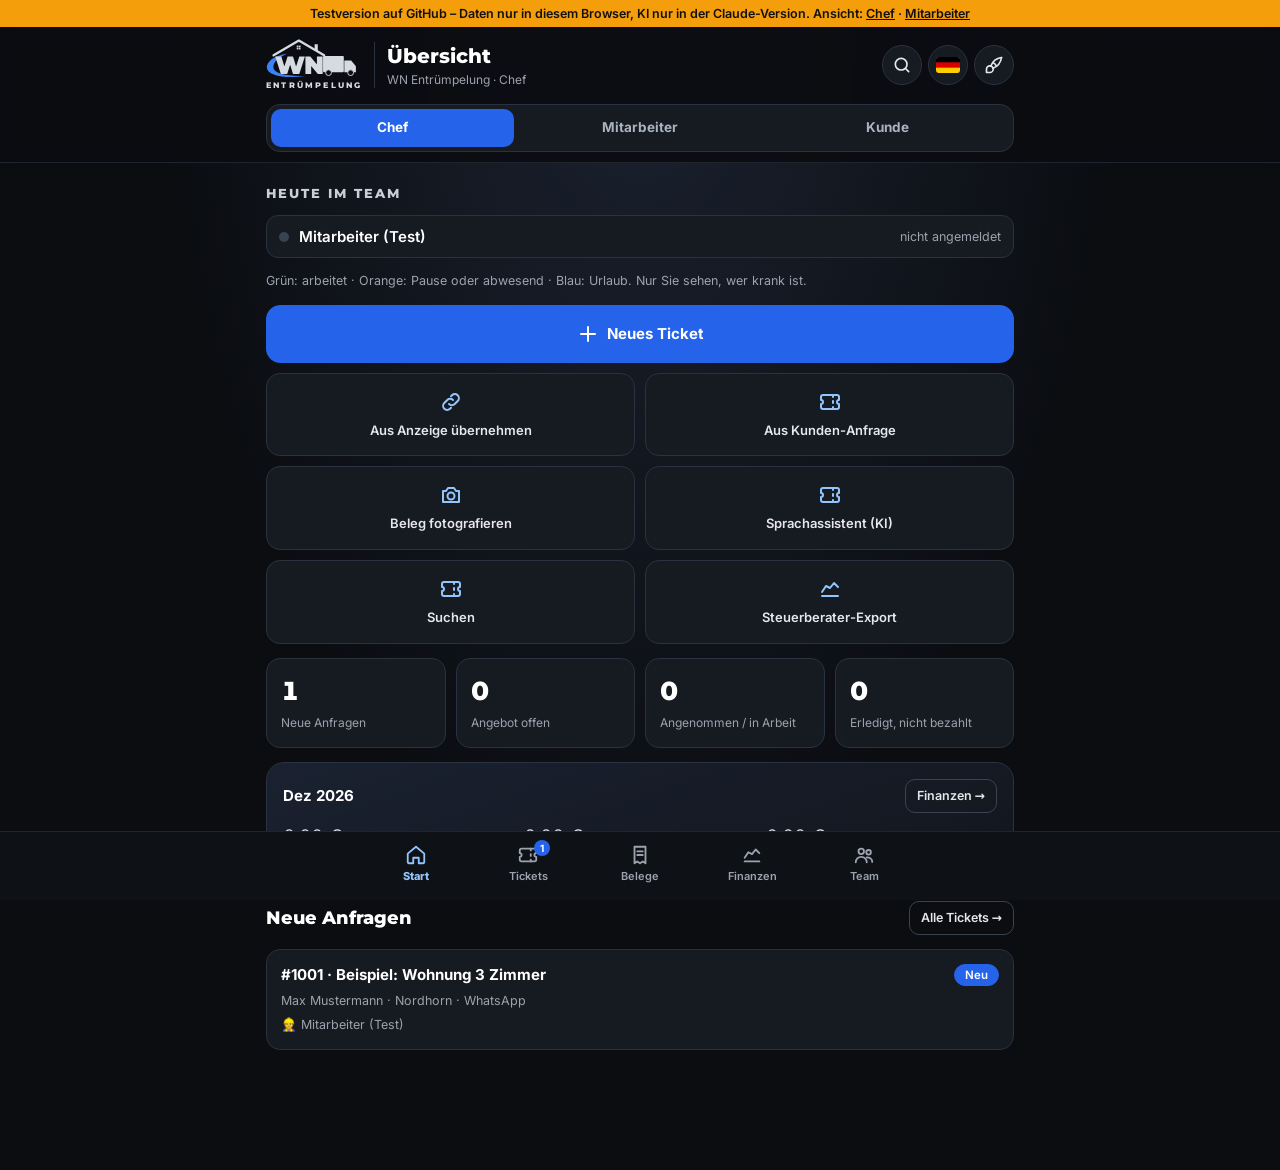
==== commit 0a0099ae: "Team: Beleg-Scanner mit KI-Sortierung und Lernregeln, Schnellsuche, 8 Sprachen für Chef und Mitarbei" ====
--- a/team/index.html
+++ b/team/index.html
@@ -174,6 +174,14 @@
 .tp i.on{background:#22C55E}.tp i.ab{background:#F59E0B}.tp i.ur{background:var(--accL)}
 .tp b{flex:1;color:var(--head);font-weight:600}
 .hide{display:none!important}
+.scan-strip{display:flex;gap:8px;overflow-x:auto}.scan-strip:empty{display:none}
+.scan-strip .sp{position:relative;flex:0 0 84px;height:112px;border-radius:10px;overflow:hidden;border:1px solid var(--line);background:var(--s2)}
+.scan-strip.one .sp{flex:1 1 auto;height:auto;min-height:200px;max-height:46vh}.scan-strip img{width:100%;height:100%;object-fit:cover}.scan-strip.one img{object-fit:contain;max-height:46vh}
+.scan-strip .sp.busy img{filter:brightness(.35)}.spin-w{position:absolute;inset:0;display:flex;flex-direction:column;align-items:center;justify-content:center;gap:6px;color:#fff;text-align:center;padding:4px}.spin-w small{font-size:10.5px}
+.scan-strip .sp .rb{position:absolute;top:4px;min-width:24px;height:24px;border-radius:99px;border:0;background:rgba(0,0,0,.72);color:#fff;font-size:13px;cursor:pointer;padding:0 6px}
+.scan-strip .sp .rb.del{right:4px;font-size:15px}.scan-strip .sp .rb.rot{left:4px}.scan-strip .sp .rb.org{left:32px;font-size:10.5px}
+.scan-strip .sp span{position:absolute;left:6px;bottom:6px;background:#fff;color:#000;border-radius:99px;font-size:11px;padding:1px 7px;font-weight:600}
+.scan-cam{min-height:64px;font-size:16px;gap:10px;justify-content:center;display:flex;align-items:center;width:100%}
 </style>
 </head>
 <body>
@@ -194,6 +202,7 @@
 <script src="i18n.js"></script>
 <script src="flags.js"></script>
 <script src="recht.js"></script>
+<script src="ui-i18n.js"></script>
 <script>
 "use strict";
 /* ---------- Konstanten ---------- */
@@ -302,7 +311,7 @@
   if(!st.loaded){m.innerHTML=`<div class="empty">${st.slow?"Daten sind noch nicht erreichbar – bitte Internetverbindung prüfen.":"Daten werden geladen …"}</div>`;return}
   const T={start:["Übersicht",()=>startHint()+vHeute()+vStart()],tickets:[isChef()?"Tickets":"Meine Aufträge",vTickets],belege:["Belege",vBelege],geld:["Finanzen",vGeld],team:["Team & Firma",vTeam],zeit:["Arbeitszeit",()=>vHeute()+vZeit()],urlaub:["Urlaub & Krankmeldung",vUrlaub],ich:["Mein Bereich",vIch]};
   const [ti,fn]=T[st.tab]||T.tickets;$("#title").textContent=ti;$("#sub").textContent=(st.firma.name||"WN Entrümpelung")+" · "+({chef:"Chef",mitarbeiter:"Mitarbeiter"}[st.role]);
-  m.innerHTML=fn();if(st.tab==="team"&&isChef())showLogoPrev();
+  m.innerHTML=fn();if(st.tab==="team"&&isChef())showLogoPrev();try{uiApply()}catch(e){}
   if(st.openTicket&&st.data.tickets[st.openTicket]&&$("#bd").classList.contains("open")&&$("#sheet [data-tk]"))openTicket(st.openTicket,true);
   if(st.openMa&&$("#bd").classList.contains("open")&&$("#sheet [data-ma]")&&!$("#sheet").contains(document.activeElement&&document.activeElement.matches("input,textarea,select")?document.activeElement:null))openMa(st.openMa);
 }
@@ -324,6 +333,7 @@
     <button class="qb" data-act="fromWa">${svg("tickets")}Aus Kunden-Anfrage</button>
     <button class="qb" data-act="scan">${svg("cam")}Beleg fotografieren</button>
     <button class="qb" data-act="voice">${svg("tickets")}Sprachassistent (KI)</button>
+    <button class="qb" data-act="suche">${svg("tickets")}Suchen</button>
     <button class="qb" data-act="tab" data-tab="geld">${svg("geld")}Steuerberater-Export</button>
   </div>
   <div class="kpis">
@@ -1036,7 +1046,7 @@
 }
 function readBeleg(){const v=id=>$("#"+id).value.trim();const brutto=num(v("b_b")),satz=num(v("b_s"))||0;
   return{datum:v("b_d"),haendler:v("b_h"),brutto,mwstSatz:satz,mwst:num(v("b_m"))??mwstOf(brutto,satz),kategorie:v("b_k"),zahlart:v("b_z"),ticketId:v("b_t"),notiz:v("b_n")}}
-async function scan(ticketId){
+async function scanAlt(ticketId){
   const f=await pickImage();if(!f)return;
   const small=await shrink(f,1400);
   openSheet(`<div class="spread"><h2>Beleg erfassen</h2><button class="btn sm" data-act="close">Abbrechen</button></div>
@@ -1336,7 +1346,7 @@
 function renderRole(){const b=$("#roleBar");if(!b||b.classList.contains("hide"))return;b.innerHTML=`<div class="in">${[["chef","Chef","Alles: Tickets, Finanzen, Team"],["mitarbeiter","Mitarbeiter","Aufträge, Zeit, Urlaub"],["kunde","Kunde","Startseite und Anfrage"]].map(([v,l,d])=>`<button data-act="setRole" data-v="${v}" aria-pressed="${st.role===v}" title="${d}">${l}</button>`).join("")}</div>`}
 function renderActs(){renderRole();
   const kunde=st.role==="kunde",a=$("#acts");if(!a)return;
-  a.innerHTML=`${!kunde&&st.sample?`<button class="rbtn" data-act="voice" aria-label="Sprachassistent"><svg width="20" height="20" viewBox="0 0 24 24" fill="none" stroke="currentColor" stroke-width="2" stroke-linecap="round" stroke-linejoin="round" aria-hidden="true"><rect x="9" y="3" width="6" height="11" rx="3"/><path d="M5 11a7 7 0 0 0 14 0M12 18v3"/></svg></button>`:""}${kunde?`<button class="rbtn" data-act="klangs" aria-label="${esc(tr("language"))}: ${esc(kLang().name)}">${window.WN_FLAG?window.WN_FLAG(st.k.lang,24):"DE"}</button>`:""}
+  a.innerHTML=`${!kunde?`<button class="rbtn" data-act="suche" aria-label="Suchen"><svg width="20" height="20" viewBox="0 0 24 24" fill="none" stroke="currentColor" stroke-width="2" stroke-linecap="round" aria-hidden="true"><circle cx="11" cy="11" r="7"/><path d="m20 20-3.5-3.5"/></svg></button><button class="rbtn" data-act="uiLang" aria-label="Sprache">${window.WN_FLAG?window.WN_FLAG(uiLang(),24):uiLang().toUpperCase()}</button>`:""}${!kunde&&st.sample?`<button class="rbtn" data-act="voice" aria-label="Sprachassistent"><svg width="20" height="20" viewBox="0 0 24 24" fill="none" stroke="currentColor" stroke-width="2" stroke-linecap="round" stroke-linejoin="round" aria-hidden="true"><rect x="9" y="3" width="6" height="11" rx="3"/><path d="M5 11a7 7 0 0 0 14 0M12 18v3"/></svg></button>`:""}${kunde?`<button class="rbtn" data-act="klangs" aria-label="${esc(tr("language"))}: ${esc(kLang().name)}">${window.WN_FLAG?window.WN_FLAG(st.k.lang,24):"DE"}</button>`:""}
   <button class="rbtn" data-act="kdesign" aria-label="${esc(kunde?tr("designTitle"):"Design")}"><svg width="20" height="20" viewBox="0 0 24 24" fill="none" stroke="currentColor" stroke-width="2" stroke-linecap="round" stroke-linejoin="round" aria-hidden="true"><path d="M3 21v-4a4 4 0 1 1 4 4h-4"/><path d="M21 3a16 16 0 0 0 -12.8 10.2"/><path d="M21 3a16 16 0 0 1 -10.2 12.8"/><path d="M10.6 9a9 9 0 0 1 4.4 4.4"/></svg></button>
   ${kunde?`<button class="rbtn" id="readBtn" data-act="kread" aria-pressed="${speaking}" aria-label="${esc(tr("readAloud"))}"><svg width="20" height="20" viewBox="0 0 24 24" fill="none" stroke="currentColor" stroke-width="2" stroke-linecap="round" stroke-linejoin="round" aria-hidden="true"><path d="M4 9v6h4l5 4V5L8 9z"/><path d="M16.5 8.5a5 5 0 0 1 0 7M19 6a8.5 8.5 0 0 1 0 12"/></svg></button>`:""}`;
 }
@@ -1609,19 +1619,20 @@
   const g={};b.positionen.filter(p=>!p.privat).forEach(p=>{const key=p.kategorie+"|"+p.satz;g[key]=g[key]||{kategorie:p.kategorie,satz:Number(p.satz)||0,brutto:0,mwst:0};g[key].brutto=r2(g[key].brutto+(+p.brutto||0));g[key].mwst=r2(g[key].mwst+mwstOf(p.brutto,p.satz))});
   return Object.values(g);
 }
-function posEditor(ps){
-  st.belegPos=ps.map(p=>({...p}));
+function posEditor(ps,gesamt){
+  st.belegPos=ps.map(p=>({...p}));st.belegGesamt=gesamt??null;
   return `<div id="posBox"><h3 style="margin-top:4px">Positionen auf dem Bon</h3><p class="small" style="margin:2px 0 6px">Privates (Zigaretten, Kaugummi, Snacks, Getränke …) ist markiert und zählt nicht als Betriebsausgabe.</p><div class="list" style="gap:6px">${st.belegPos.map((p,i)=>`<div class="item" style="cursor:default;padding:10px;${p.privat?"border-color:#b45309":""}">
    <div class="head"><span style="flex:1;min-width:0">${esc(p.text)}</span><b style="font-weight:600">${eur(p.brutto)}</b></div>
    <div class="row" style="flex-wrap:nowrap"><select data-bp="kategorie" data-i="${i}" style="flex:1;min-width:0">${KAT.map(k=>`<option${k===p.kategorie?" selected":""}>${k}</option>`).join("")}</select><span class="small">${esc(p.satz)} %</span>
    <label class="small" style="display:flex;gap:6px;align-items:center;white-space:nowrap"><input type="checkbox" data-bp="privat" data-i="${i}" ${p.privat?"checked":""} style="width:20px;height:20px">privat</label></div>
-   ${p.grund?`<div class="small" style="color:#f59e0b">${esc(p.grund)}</div>`:""}</div>`).join("")}</div><div id="posSum" class="note" style="margin-top:8px"></div></div>`;
+   ${p.grund?`<div class="small" style="color:#f59e0b">${esc(p.grund)}</div>`:""}${p.unsicher?`<div class="small"><span class="pill" style="color:#f59e0b;border-color:#f59e0b">bitte prüfen: privat oder betrieblich?</span></div>`:""}</div>`).join("")}</div><div id="posSum" class="note" style="margin-top:8px"></div></div>`;
 }
 function posRefresh(){
   if(!st.belegPos||!$("#posSum"))return;const c=posCalc(st.belegPos);
   $("#b_b").value=c.brutto;$("#b_m").value=c.mwst;$("#b_k").value=c.kategorie;const s=$("#b_s");if(![...s.options].some(o=>o.value==String(c.satz)))s.insertAdjacentHTML("beforeend",`<option value="${c.satz}">${c.satz} %</option>`);s.value=String(c.satz);
   const z=$("#b_z")?.value||"";
-  $("#posSum").innerHTML=`Bon gesamt ${eur(c.gesamt)} · <b>betrieblich ${eur(c.brutto)}</b>${c.privat?` · <b style="color:#f59e0b">privat ${eur(c.privat)}</b>${/Firm|Überweisung/.test(z)?"<br>Mit Firmengeld bezahlt: Der Privatanteil wird für den Steuerberater als Privatentnahme verbucht.":"<br>Der Privatanteil wird nicht erstattet und nicht als Ausgabe gebucht."}`:""}`;
+  const gs=st.belegGesamt,diff=gs!=null&&Math.abs(gs-c.gesamt)>0.05;
+  $("#posSum").innerHTML=`${diff?`<span style="color:#f59e0b">Hinweis: Positionen ergeben ${eur(c.gesamt)}, Bon-Summe ${eur(gs)} – bitte mit dem Bon vergleichen.</span><br>`:""}Bon gesamt ${eur(c.gesamt)} · <b>betrieblich ${eur(c.brutto)}</b>${c.privat?` · <b style="color:#f59e0b">privat ${eur(c.privat)}</b>${/Firm|Überweisung/.test(z)?"<br>Mit Firmengeld bezahlt: Der Privatanteil wird für den Steuerberater als Privatentnahme verbucht.":"<br>Der Privatanteil wird nicht erstattet und nicht als Ausgabe gebucht."}`:""}`;
 }
 function readBelegPos(d){
   if(!st.belegPos?.length||!$("#posBox"))return d;
@@ -2185,6 +2196,305 @@
   openSheet(`<div class="spread"><h2>${esc(titel)}</h2><button class="btn sm" data-act="close">Schließen</button></div><p class="small">PDF gespeichert (Niederländisch, WIK-konform: 14 Tage nach Zugang, Incassokosten angekündigt). Am besten per Post oder E-Mail mit Zugangsnachweis senden.</p><div class="field"><textarea id="mh_t" style="min-height:150px">${esc(wa)}</textarea></div>${t.kunde?.tel?`<a class="btn pri big" target="_blank" rel="noopener" href="${esc(waLink(t.kunde.tel,wa))}">Per WhatsApp senden</a>`:""}<button class="btn" data-act="copyEl" data-el="mh_t">Text kopieren</button>`);
 }
 
+
+/* ===================== NEU 4: Beleg-Scanner + KI wie JoumHome, Schnellsuche, Sprachen für Chef & Mitarbeiter ===================== */
+const CAMSVG='<svg viewBox="0 0 24 24" width="22" height="22" fill="none" stroke="currentColor" stroke-width="2" stroke-linecap="round" stroke-linejoin="round" aria-hidden="true"><path d="M3 8a2 2 0 0 1 2-2h2l2-2h6l2 2h2a2 2 0 0 1 2 2v10a2 2 0 0 1-2 2H5a2 2 0 0 1-2-2z"/><circle cx="12" cy="13" r="4"/></svg>';
+let SCAN_RES=null;
+const compress=(f,max=1600)=>shrink(f,max);
+async function aiJson(prompt,images){
+  if(!st.sample)return{err:"KI ist hier nicht verfügbar – bitte selbst ausfüllen."};
+  try{return{v:await ki(prompt,images)}}catch(e){return{err:{not_granted:"KI wurde nicht erlaubt – bitte selbst ausfüllen.",rate_limited:"KI gerade ausgelastet – später erneut versuchen."}[e?.code]||"Auslesen fehlgeschlagen – bitte selbst ausfüllen."}}
+}
+/* Abbrechen des Scanners auch beim Schließen des Fensters */
+{const _cs=closeSheet;closeSheet=function(){_cs();if(SCAN_RES){const r=SCAN_RES;setTimeout(()=>{try{r()}catch(e){}},0)}}}
+/* ---------- Dokument-Scanner: Ränder finden, entzerren, drehen ---------- */
+const loadImg=b=>new Promise((res,rej)=>{ const u=URL.createObjectURL(b); const i=new Image(); i.onload=()=>{ URL.revokeObjectURL(u); res(i); }; i.onerror=e=>{ URL.revokeObjectURL(u); rej(e); }; i.src=u; });
+function localQuad(img){
+  const S=320, k=Math.min(1,S/Math.max(img.width,img.height)), W=Math.max(8,Math.round(img.width*k)), H=Math.max(8,Math.round(img.height*k));
+  const c=document.createElement("canvas"); c.width=W; c.height=H; const g=c.getContext("2d",{willReadFrequently:true}); g.drawImage(img,0,0,W,H);
+  const d=g.getImageData(0,0,W,H).data, L=new Uint8Array(W*H), hist=new Array(256).fill(0);
+  for(let i=0;i<W*H;i++){ const v=(d[i*4]*0.299+d[i*4+1]*0.587+d[i*4+2]*0.114)|0; L[i]=v; hist[v]++; }
+  let sum=0; for(let i=0;i<256;i++) sum+=i*hist[i]; let sB=0,wB=0,best=0,th=128; const N=W*H;
+  for(let t=0;t<256;t++){ wB+=hist[t]; if(!wB) continue; const wF=N-wB; if(!wF) break; sB+=t*hist[t]; const mB=sB/wB,mF=(sum-sB)/wF, v=wB*wF*(mB-mF)*(mB-mF); if(v>best){best=v;th=t;} }
+  const lab=new Int32Array(N).fill(-1); let bestC=null;
+  for(let s=0;s<N;s++){ if(lab[s]!==-1||L[s]<=th) continue; const q=[s]; lab[s]=s; const pts=[]; while(q.length){ const p=q.pop(); pts.push(p); const x=p%W,y=(p/W)|0; for(const [dx,dy] of [[1,0],[-1,0],[0,1],[0,-1]]){ const nx=x+dx,ny=y+dy; if(nx<0||ny<0||nx>=W||ny>=H) continue; const n=ny*W+nx; if(lab[n]===-1&&L[n]>th){ lab[n]=s; q.push(n); } } } if(!bestC||pts.length>bestC.length) bestC=pts; }
+  if(!bestC) return null; const frac=bestC.length/N; if(frac<0.06||frac>0.96) return null;
+  const P=bestC.map(p=>[p%W,(p/W)|0]);
+  const pick=(f,max)=>P.reduce((a,b)=>(max?f(b)>f(a):f(b)<f(a))?b:a);
+  const qa=[pick(p=>p[0]+p[1],0),pick(p=>p[0]-p[1],1),pick(p=>p[0]+p[1],1),pick(p=>p[0]-p[1],0)];
+  const qb=[pick(p=>p[1],0),pick(p=>p[0],1),pick(p=>p[1],1),pick(p=>p[0],0)];
+  const area=q=>Math.abs(q.reduce((s,p,i)=>{const n=q[(i+1)%4]; return s+p[0]*n[1]-n[0]*p[1];},0))/2;
+  const quad=area(qa)>=area(qb)?qa:qb, A=area(quad); if(A<1||bestC.length/A<0.82) return null;
+  return quad.map(p=>[(p[0]+0.5)/W,(p[1]+0.5)/H]);
+}
+function homography(src,dst){ // maps dst -> src
+  const A=[],b=[]; for(let i=0;i<4;i++){ const [x,y]=dst[i],[u,v]=src[i]; A.push([x,y,1,0,0,0,-u*x,-u*y]); b.push(u); A.push([0,0,0,x,y,1,-v*x,-v*y]); b.push(v); }
+  for(let c=0;c<8;c++){ let m=c; for(let r=c+1;r<8;r++) if(Math.abs(A[r][c])>Math.abs(A[m][c])) m=r; [A[c],A[m]]=[A[m],A[c]]; [b[c],b[m]]=[b[m],b[c]]; const p=A[c][c]||1e-12; for(let r=0;r<8;r++){ if(r===c) continue; const f=A[r][c]/p; if(!f) continue; for(let k=c;k<8;k++) A[r][k]-=f*A[c][k]; b[r]-=f*b[c]; } }
+  return b.map((v,i)=>v/A[i][i]).concat(1);
+}
+function warpDoc(img,q){ // q: 4 Punkte in Bildpixeln, Reihenfolge oben-links, oben-rechts, unten-rechts, unten-links (Leserichtung)
+  const dist=(a,b)=>Math.hypot(a[0]-b[0],a[1]-b[1]);
+  let w=Math.max(dist(q[0],q[1]),dist(q[3],q[2])), h=Math.max(dist(q[0],q[3]),dist(q[1],q[2]));
+  const s=Math.min(1,2000/Math.max(w,h)); w=Math.max(40,Math.round(w*s)); h=Math.max(40,Math.round(h*s));
+  const sc=document.createElement("canvas"); sc.width=img.width; sc.height=img.height; const sg=sc.getContext("2d",{willReadFrequently:true}); sg.drawImage(img,0,0);
+  const sd=sg.getImageData(0,0,img.width,img.height).data, SW=img.width, SH=img.height;
+  const M=homography(q,[[0,0],[w,0],[w,h],[0,h]]);
+  const oc=document.createElement("canvas"); oc.width=w; oc.height=h; const og=oc.getContext("2d"); const od=og.createImageData(w,h), o=od.data;
+  for(let y=0;y<h;y++) for(let x=0;x<w;x++){
+    const z=M[6]*x+M[7]*y+1, u=(M[0]*x+M[1]*y+M[2])/z, v=(M[3]*x+M[4]*y+M[5])/z;
+    const x0=Math.floor(u), y0=Math.floor(v), fx=u-x0, fy=v-y0, i=(y*w+x)*4;
+    if(x0<0||y0<0||x0>=SW-1||y0>=SH-1){ o[i]=o[i+1]=o[i+2]=255; o[i+3]=255; continue; }
+    const a=(y0*SW+x0)*4, b=a+4, c=a+SW*4, d=c+4;
+    for(let ch=0;ch<3;ch++) o[i+ch]=(sd[a+ch]*(1-fx)+sd[b+ch]*fx)*(1-fy)+(sd[c+ch]*(1-fx)+sd[d+ch]*fx)*fy;
+    o[i+3]=255;
+  }
+  // Kontrast: 2 %–98 % Helligkeit auf volle Spanne
+  const hist=new Array(256).fill(0); for(let i=0;i<o.length;i+=4) hist[(o[i]*0.299+o[i+1]*0.587+o[i+2]*0.114)|0]++;
+  const N=w*h; let acc=0,lo=0,hi=255; for(let i=0;i<256;i++){ acc+=hist[i]; if(acc>N*0.02){lo=i;break;} } acc=0; for(let i=255;i>=0;i--){ acc+=hist[i]; if(acc>N*0.02){hi=i;break;} }
+  if(hi-lo>40){ const f=255/(hi-lo); for(let i=0;i<o.length;i+=4) for(let ch=0;ch<3;ch++) o[i+ch]=Math.max(0,Math.min(255,(o[i+ch]-lo)*f)); }
+  og.putImageData(od,0,0); return oc;
+}
+function rotateCanvas(src,deg){ const r=((deg%360)+360)%360; if(!r) return src; const c=document.createElement("canvas"); c.width=r%180?src.height:src.width; c.height=r%180?src.width:src.height; const g=c.getContext("2d"); g.translate(c.width/2,c.height/2); g.rotate(r*Math.PI/180); g.drawImage(src,-src.width/2,-src.height/2); return c; }
+const canvasBlob=c=>new Promise(r=>c.toBlob(b=>r(b),"image/jpeg",0.86));
+async function docFix(file){
+  try{
+    const small=await compress(file,1600); const img=await loadImg(small);
+    const W=img.width,H=img.height; let loc=localQuad(img);
+    let ai=null;
+    if(st.sample){ const r=await aiJson(`Auf dem Foto ist ein Dokument (Kassenbon, Rechnung, Vertragsseite, Brief oder Zähler). Es kann schief, seitlich oder auf dem Kopf liegen.
+Gib die 4 Ecken des Dokuments als Bruchteile der Bildbreite/-höhe (0 bis 1, Ursprung oben links im Bild) an – und zwar in der Reihenfolge, wie man das Dokument aufrecht liest: [oben-links, oben-rechts, unten-rechts, unten-links] des TEXTES. Liegt das Dokument z. B. auf dem Kopf, ist "oben-links" des Textes im Bild unten rechts.
+Antworte nur mit JSON: {"dokument":true oder false,"ecken":[[x,y],[x,y],[x,y],[x,y]],"drehung":0|90|180|270 (Grad im Uhrzeigersinn, um die der Text gedreht ist)}`,[small]); ai=r.v||null; }
+    const ok=e=>Array.isArray(e)&&e.length===4&&e.every(p=>Array.isArray(p)&&p.length===2&&p.every(n=>typeof n==="number"&&n>=-0.05&&n<=1.05));
+    let q=null, rot=0;
+    if(ai&&ai.dokument!==false&&ok(ai.ecken)){
+      const E=ai.ecken.map(p=>[Math.min(1,Math.max(0,p[0])),Math.min(1,Math.max(0,p[1]))]);
+      if(loc){ // genaue lokale Ecken in KI-Reihenfolge bringen
+        const used=new Set(); const m=E.map(p=>{ let bi=-1,bd=9; loc.forEach((l,i)=>{ if(used.has(i)) return; const d=Math.hypot(l[0]-p[0],l[1]-p[1]); if(d<bd){bd=d;bi=i;} }); used.add(bi); return {i:bi,d:bd}; });
+        const cyc=m.map(x=>x.i), okCyc=[0,1,2,3].some(s=>cyc.every((v,j)=>v===(s+j)%4));
+        q=okCyc&&m.every(x=>x.d<0.18)?cyc.map(i=>loc[i]):E;
+      } else q=E;
+    } else if(loc){ q=loc; rot=[0,90,180,270].includes(ai?.drehung)?ai.drehung:0; }
+    if(!q) return {blob:small,changed:false};
+    const cx=q.reduce((s,p)=>s+p[0],0)/4, cy=q.reduce((s,p)=>s+p[1],0)/4;
+    const px=q.map(p=>[(cx+(p[0]-cx)*1.015)*W,(cy+(p[1]-cy)*1.015)*H].map((v,i)=>Math.max(0,Math.min(i?H-1:W-1,v))));
+    let c=warpDoc(img,px); if(rot) c=rotateCanvas(c,-rot);
+    return {blob:await canvasBlob(c),changed:true,orig:small};
+  }catch(e){ console.warn("docFix",e); return {blob:file,changed:false}; }
+}
+async function rotateBlob(b,deg){ const img=await loadImg(b); const c=document.createElement("canvas"); c.width=img.width; c.height=img.height; c.getContext("2d").drawImage(img,0,0); return canvasBlob(rotateCanvas(c,deg)); }
+
+function scanPages({multi=false,title="Scannen",tip=""}={}){
+  return new Promise(res=>{
+    const pages=[]; let done=false;
+    const fin=v=>{ if(done) return; done=true; SCAN_RES=null; pages.forEach(p=>p.u&&URL.revokeObjectURL(p.u)); res(v); };
+    openSheet(`<div class="spread"><h2>${esc(title)}</h2><button class="btn sm" id="scX">Abbrechen</button></div>
+    ${tip?`<div class="small">${esc(tip)}</div>`:""}
+    <div class="scan-strip${multi?"":" one"}" id="scStrip"></div>
+    <label class="btn ${multi?"pri":"pri"} scan-cam" for="scCam" id="scCamB">${CAMSVG}<span id="scCamL">Kamera öffnen</span></label>
+    <input id="scCam" class="hide" type="file" accept="image/*" capture="environment">
+    <div class="row" style="justify-content:space-between;align-items:center"><label class="btn sm" for="scGal">Aus Galerie / Dateien wählen</label><input id="scGal" class="hide" type="file" accept="image/*"${multi?" multiple":""}>
+    <button class="btn pri" id="scDone" disabled>${multi?"Fertig":"Übernehmen"}</button></div>
+    <div class="small">Wird automatisch gerade gerückt, zugeschnitten und gedreht. Tipp: Dokument auf einen dunklen Untergrund legen, gutes Licht.</div>`);
+    SCAN_RES=()=>fin([]);
+    const busy=()=>pages.some(p=>p.busy);
+    const paint=()=>{ const el=$("#scStrip"); if(!el) return;
+      el.innerHTML=pages.map((p,i)=>`<div class="sp${p.busy?" busy":""}">${p.u?`<img src="${p.u}" alt="Seite ${i+1}">`:""}${p.busy?`<div class="spin-w"><div class="spin"></div><small>wird gerade gerückt …</small></div>`:""}<span>${multi?i+1:(p.changed?"✓ ausgerichtet":"Original")}</span>${p.busy?"":`<button class="rb rot" data-rot="${i}" aria-label="Drehen">↻</button>${p.orig?`<button class="rb org" data-org="${i}" aria-label="Original">${p.useOrig?"Auto":"Orig."}</button>`:""}`}<button class="rb del" data-del="${i}" aria-label="Seite entfernen">×</button></div>`).join("");
+      el.querySelectorAll("[data-del]").forEach(b=>b.onclick=()=>{ const [p]=pages.splice(+b.dataset.del,1); p.u&&URL.revokeObjectURL(p.u); paint(); });
+      el.querySelectorAll("[data-rot]").forEach(b=>b.onclick=async()=>{ const p=pages[+b.dataset.rot]; p.busy=true; paint(); p.cur=await rotateBlob(p.cur,90); if(p.u) URL.revokeObjectURL(p.u); p.u=URL.createObjectURL(p.cur); p.busy=false; paint(); });
+      el.querySelectorAll("[data-org]").forEach(b=>b.onclick=()=>{ const p=pages[+b.dataset.org]; p.useOrig=!p.useOrig; [p.cur,p.alt]=[p.alt,p.cur]; if(p.u) URL.revokeObjectURL(p.u); p.u=URL.createObjectURL(p.cur); paint(); });
+      const d=$("#scDone"); d.disabled=!pages.length||busy();
+      if(multi){ $("#scCamL").textContent=pages.length?`Seite ${pages.length+1} fotografieren`:"Kamera öffnen"; d.textContent=pages.length?`Fertig (${pages.length} ${pages.length>1?"Seiten":"Seite"})`:"Fertig"; }
+      else { $("#scCamL").textContent=pages.length?"Neu fotografieren":"Kamera öffnen"; $("#scCamB").classList.toggle("pri",!pages.length); }
+    };
+    const add=fs=>{ if(!multi){ pages.forEach(p=>p.u&&URL.revokeObjectURL(p.u)); pages.length=0; fs=fs.slice(0,1); }
+      for(const f of fs){ const p={busy:true,cur:f,u:URL.createObjectURL(f)}; pages.push(p);
+        docFix(f).then(r=>{ if(done) return; p.cur=r.blob; p.changed=r.changed; if(r.changed){ p.orig=true; p.alt=r.orig; } URL.revokeObjectURL(p.u); p.u=URL.createObjectURL(p.cur); p.busy=false; paint(); }); }
+      paint(); };
+    $("#scCam").onchange=e=>{ add([...e.target.files]); e.target.value=""; };
+    $("#scGal").onchange=e=>{ add([...e.target.files]); e.target.value=""; };
+    $("#scX").onclick=()=>closeSheet();
+    $("#scDone").onclick=()=>{ if(busy()) return; const out=pages.map(p=>p.cur); closeSheet(); fin(out); };
+  });
+}
+
+/* ---------- Beleg-KI wie JoumHome: Positionen, unsicher, Lernregeln, Zuordnung zum Auftrag, Miete erkennen ---------- */
+if(!KAT.includes("Fahrzeugmiete (Transporter/Anhänger)"))KAT.splice(2,0,"Fahrzeugmiete (Transporter/Anhänger)");
+SKR["Fahrzeugmiete (Transporter/Anhänger)"]="4580";
+const PRIV_BSP_WN="Zigaretten/Tabak, Kaugummi, Süßigkeiten, Snacks, Getränke, Kaffee to go, belegte Brötchen, Zeitschriften, Lotto, Kosmetik, Drogerie für den Eigenbedarf, Medikamente, private Lebensmittel, Kleidung ohne Arbeitsschutz, Spielzeug, Geschenke, Gutscheine, Pfand für private Getränke";
+const MIET_RE_WN=/\b(transporter|anh[äa]nger|mietwagen|sprinter|kleinbus|lkw|vermietung|mietger[äa]t|leihger[äa]t|container|sixt|europcar|enterprise|hertz|starcar|buchbinder|toom.?mietpark|obi.?mietservice)\b/i;
+const DEPO_RE_WN=/\b(wertstoffhof|deponie|recyclinghof|abfall|entsorgung|awb|milieustraat|afval|schrott|sperrm[üu]ll)\b/i;
+function posKey(t){return String(t||"").toLowerCase().replace(/[0-9.,x*€%]+/g," ").replace(/\s+/g," ").trim().slice(0,40)}
+function belegRegeln(){let lok={};try{lok=JSON.parse(localStorage.getItem("wn_belegregeln")||"{}")}catch(e){}return{...(st.bregeln?.r||{}),...lok}}
+function posRegelnTxt(){const e=Object.entries(belegRegeln()).slice(-60);return e.length?`\nFrühere Korrekturen – genau so übernehmen: ${e.map(([k,v])=>`"${k}" = ${v==="p"?"privat":"betrieblich"}`).join("; ")}.`:""}
+async function posLearn(P){
+  const k=(P||[]).filter(p=>p.korr&&posKey(p.text));if(!k.length)return;
+  const r={...belegRegeln()};k.forEach(p=>{const key=posKey(p.text);delete r[key];r[key]=p.privat?"p":"b"});
+  const e=Object.fromEntries(Object.entries(r).slice(-80));
+  try{localStorage.setItem("wn_belegregeln",JSON.stringify(e))}catch(x){}
+  if(isChef()&&st.db){try{await st.db.doc("einstellungen/belegregeln").set({r:e,t:nowIso()});st.bregeln={r:e}}catch(x){}}
+}
+function belegTicketListe(){const g=addDays(today(),-60);return list("tickets").filter(t=>OFFEN.includes(t.status)||t.status==="Erledigt"||String(t.termin||t.erstellt||"").slice(0,10)>=g).sort((a,b)=>b.nr-a.nr).slice(0,40)}
+const BELEG_PROMPT2=()=>`Auf dem Foto (ggf. mehrere Seiten) ist ein Kassenbon oder eine Rechnung (Deutschland oder Niederlande). Eine Entrümpelungsfirma hat damit für ihre Arbeit eingekauft. Es können private Artikel dabei sein, die steuerlich NICHT als Betriebsausgabe gelten dürfen.
+Antworte nur mit einem JSON-Objekt:
+{"datum":"YYYY-MM-DD oder null","haendler":"Name des Geschäfts","gesamt":Gesamtbetrag brutto des ganzen Bons,"positionen":[{"text":"Artikel wie auf dem Bon, Abkürzungen verständlich ausgeschrieben","brutto":Zeilenbetrag brutto (Menge × Preis, Rabatt abgezogen),"mwst_satz":19|7|0|21|9,"kategorie":"genau einer aus ${KAT.join("|")}","privat":true/false,"unsicher":true/false,"grund":"kurz, warum privat – nur wenn privat"}],"notiz":"kurz, was gekauft wurde (ohne Privates)","miete":true/false,"mietArt":"z. B. Transporter, Anhänger, Container – oder null","entsorgung":true/false,"ticketNr":Nummer des passenden Auftrags oder null,"ticketGrund":"kurz warum – oder null"}
+Regeln:
+- privat=true bei allem, was eine Entrümpelungsfirma nicht für ihre Arbeit braucht, z. B. ${PRIV_BSP_WN}.
+- Betrieblich: Kraftstoff/AdBlue → Kraftstoff; Öl, Scheibenwasser, Wäsche, Reparatur → Fahrzeug (Reparatur/Wartung); Müllsäcke, Folie, Klebeband, Kartons, Handschuhe, Arbeitsschutz → Material/Verbrauch; Werkzeug → Werkzeug/Geräte; Deponie/Wertstoffhof → Entsorgung/Deponie; Miete von Transporter/Anhänger/Container → Fahrzeugmiete (Transporter/Anhänger).
+- unsicher=true, wenn ein Artikel privat oder betrieblich sein kann (z. B. Wasserflaschen für das Team, Batterien) – dann privat=false lassen.
+- Jede gekaufte Zeile genau einmal. Pfand und Rabatte zum zugehörigen Artikel. Zwischensumme, Summe, Zahlungsart, MwSt-Tabelle, Rückgeld NICHT als Position. Bei Dienstleistungsrechnung (z. B. Deponie, Vermietung) reicht eine Position.
+- MwSt-Satz je Zeile aus dem Bon (Kennbuchstaben A/B, NL 21/9 %). Zahlen mit Punkt.
+- miete=true bei Miete von Fahrzeug oder Gerät (Transporter, Anhänger, Container, Mietgerät). entsorgung=true bei Wertstoffhof/Deponie/Entsorger.
+- ticketNr nur, wenn der Beleg erkennbar zu einem dieser Aufträge passt (gleiches Datum wie Termin, gleicher Ort, Deponie nach einer Räumung, Transporter für diesen Auftrag), sonst null. Aufträge: ${belegTicketListe().map(t=>`#${t.nr} ${t.titel||t.leistung||""}, ${t.kunde?.ort||""}${t.termin?", Termin "+String(t.termin).slice(0,10):""} (${t.status})`).join("; ")||"keine"}${posRegelnTxt()}`;
+function belegZuoHtml(r,ticketId){
+  const vor=ticketId?st.data.tickets[ticketId]:(r.ticketNr?list("tickets").find(t=>String(t.nr)===String(r.ticketNr).replace("#","")):null);
+  const miete=!!r.miete||MIET_RE_WN.test(`${r.haendler||""} ${r.mietArt||""}`),ents=!!r.entsorgung||DEPO_RE_WN.test(`${r.haendler||""} ${r.notiz||""}`);
+  if(!vor&&!miete&&!ents)return"";
+  return `<div class="card" id="zuoBox" style="background:var(--s2);display:flex;flex-direction:column;gap:6px"><b>${miete?esc(r.mietArt||"Fahrzeug-/Gerätemiete")+" erkannt":ents?"Entsorgung erkannt":"Passt zu einem Auftrag?"}</b>
+   <div class="small">${vor?`Die KI meint: gehört zu Auftrag <b>#${esc(vor.nr)}</b> ${esc(vor.titel||vor.leistung||"")}${r.ticketGrund?" – "+esc(r.ticketGrund):""}. Bitte unten bei „Zu Auftrag“ prüfen.`:"Bitte unten bei „Zu Auftrag“ den passenden Auftrag wählen – dann zählt der Beleg in der Nachkalkulation."}${ents?" Die Entsorgung wird zusätzlich als Nachweis beim Auftrag eingetragen.":""}</div></div>`;
+}
+async function scan(ticketId){
+  const files=await scanPages({multi:true,title:"Beleg scannen",tip:"Kassenbon oder Rechnung fotografieren – lange Bons in mehreren Teilen. Die KI liest jede Position, sortiert Privates (z. B. Zigaretten, Kaugummi) aus und ordnet den Beleg dem Auftrag zu."});
+  if(!files.length)return;
+  const imgs=await Promise.all(files.map(f=>compress(f,1600)));
+  openSheet(`<div class="spread"><h2>Beleg erfassen</h2><button class="btn sm" data-act="close">Abbrechen</button></div>
+  <div class="gallery">${imgs.map((b,i)=>`<div class="g"><img src="${URL.createObjectURL(b)}" alt="Seite ${i+1}"></div>`).join("")}</div>
+  <div id="kiSt" class="ai"><span class="spin"></span><span>KI liest den Beleg und prüft jede Position …</span></div>
+  <div id="zuo"></div><div id="bf">${belegForm({ticketId})}</div>
+  <button class="btn pri big" id="bGo">Beleg speichern</button>`);
+  const sync=()=>{const b=num($("#b_b").value),s=num($("#b_s").value)||0;if(b!=null)$("#b_m").value=mwstOf(b,s)};
+  $("#b_b").oninput=sync;$("#b_s").onchange=sync;st.belegPos=null;
+  let kiOk=false,kiR=null;
+  (async()=>{const res=await aiJson(BELEG_PROMPT2(),imgs.slice(0,4));
+    if(res.err){$("#kiSt").innerHTML=`<span>${esc(res.err)}</span>`;return}
+    const r=res.v||{};kiR=r;const rules=belegRegeln();
+    if(r.datum)$("#b_d").value=r.datum;if(r.haendler)$("#b_h").value=r.haendler;if(r.notiz)$("#b_n").value=r.notiz;
+    const ps=(Array.isArray(r.positionen)?r.positionen:[]).filter(x=>x&&(x.text||x.brutto)).map(x=>({text:String(x.text||"Artikel").slice(0,80),brutto:r2(x.brutto),satz:Number(x.mwst_satz)||0,kategorie:KAT.includes(x.kategorie)?x.kategorie:"Sonstiges",privat:!!x.privat,unsicher:!x.privat&&!!x.unsicher,grund:x.privat?String(x.grund||"").slice(0,80):""}));
+    ps.forEach(p=>{const k=rules[posKey(p.text)];if(k){p.privat=k==="p";p.unsicher=false;if(p.privat&&!p.grund)p.grund="wie beim letzten Mal"}});
+    if(ps.length){$("#bf").insertAdjacentHTML("beforeend",posEditor(ps,num(r.gesamt)));posRefresh()}
+    else if(r.gesamt!=null){$("#b_b").value=r.gesamt;sync()}
+    if(!ticketId&&r.ticketNr){const t=list("tickets").find(x=>String(x.nr)===String(r.ticketNr).replace("#",""));if(t&&$("#b_t")){const sel=$("#b_t");if(![...sel.options].some(o=>o.value===t._id))sel.insertAdjacentHTML("beforeend",`<option value="${esc(t._id)}">#${esc(t.nr)} ${esc(t.titel||"")}</option>`);sel.value=t._id}}
+    if((r.miete||MIET_RE_WN.test(`${r.haendler||""} ${r.mietArt||""}`))&&!ps.length)$("#b_k").value="Fahrzeugmiete (Transporter/Anhänger)";
+    $("#zuo").innerHTML=belegZuoHtml(r,ticketId);
+    kiOk=true;const np=ps.filter(p=>p.privat),nu=ps.filter(p=>p.unsicher).length;
+    $("#kiSt").innerHTML=`<span>${!ps.length&&!r.gesamt?"Nichts erkannt – bitte selbst ausfüllen.":np.length&&np.length===ps.length?"Alles auf dem Bon wirkt privat – bitte prüfen, ob das eine Betriebsausgabe ist.":np.length?`✓ <b style="color:#f59e0b">${np.length} private Position${np.length>1?"en":""} aussortiert (− ${eur(np.reduce((s,p)=>s+p.brutto,0))})</b>${nu?`, ${nu} bitte prüfen`:""}.`:`✓ Beleg ausgelesen${nu?` – ${nu} Position${nu>1?"en":""} bitte prüfen`:""}.`}</span>`;
+  })();
+  $("#bGo").onclick=async()=>{const d=readBelegPos(readBeleg());if(!d.brutto&&!d.privat){toast("Bitte Betrag eintragen");return}if(istFest(d.datum)){toast("Dieser Monat ist festgeschrieben – bitte Datum prüfen oder im aktuellen Monat erfassen");return}
+    $("#bGo").disabled=true;$("#bGo").textContent="Wird gespeichert …";
+    try{const ids=[];for(const b of imgs)ids.push(await upload(b));
+      await save("belege",null,{...d,bildId:ids[0],bildIds:ids,ki:kiOk,von:st.me,erstellt:nowIso(),...(kiR?.miete?{miete:kiR.mietArt||true}:{})});
+      await posLearn(st.belegPos);
+      if(d.ticketId&&kiR&&(kiR.entsorgung||DEPO_RE_WN.test(`${d.haendler} ${d.notiz}`))){const t=st.data.tickets[d.ticketId];if(t)await logT(d.ticketId,`Entsorgung (Beleg): ${d.haendler} ${eur(d.brutto)}`,{entsorgung:[...(t.entsorgung||[]),{datum:d.datum,anlage:d.haendler,land:/NL/.test(d.haendler||"")||Number(d.mwstSatz)===21?"NL":"DE",art:"Sperrmüll / Mischabfall",kosten:d.brutto,fotoId:ids[0],t:nowIso(),von:st.me,ausBeleg:true}]})}
+      else if(d.ticketId)await logT(d.ticketId,`Beleg zugeordnet: ${d.haendler||d.kategorie} ${eur(d.brutto)}`);
+      toast("Beleg gespeichert");closeSheet();
+    }catch(e){toast(e.message||"Fehler beim Speichern");$("#bGo").disabled=false;$("#bGo").textContent="Beleg speichern"}};
+}
+
+/* ---------- Schnellsuche (wie JoumHome) ---------- */
+const nrm=x=>String(x??"").toLowerCase().replace(/ä/g,"ae").replace(/ö/g,"oe").replace(/ü/g,"ue").replace(/ß/g,"ss").normalize("NFD").replace(/[̀-ͯ]/g,"");
+function sFunktionen(){const C=isChef();return[
+  ["Neuer Auftrag","Ticket anlegen","neu auftrag ticket anlegen kunde anfrage",()=>newTicket(),C],
+  ["Beleg scannen","Kassenbon oder Rechnung fotografieren","beleg kassenbon quittung rechnung scannen tanken foto",()=>scan(),true],
+  ["Sprachassistent","Sprechen statt tippen (KI)","sprache sprechen mikrofon ki assistent frage",()=>voiceOpen(),!!st.sample],
+  ["Finanzen","Einnahmen, Ausgaben, Steuerberater","finanzen geld umsatz steuer csv steuerberater export",()=>{closeSheet();st.tab="geld";render()},C],
+  ["Kassenbuch","Bargeld, Kasse zählen","kasse kassenbuch bar bargeld zaehlen",()=>{closeSheet();st.tab="geld";render()},C],
+  ["Offene Rechnungen","Mahnung, Zahlungserinnerung","mahnung erinnerung offen ueberfaellig rechnung",()=>{closeSheet();st.tab="geld";render()},C],
+  ["Monat festschreiben","GoBD","festschreiben gobd monat sperren",()=>{closeSheet();st.tab="geld";render()},C],
+  ["Team & Firma","Firmendaten, Preise, Logo, Rechtliches","team firma preise logo impressum rechtliches vihb anzeige einstellungen",()=>{closeSheet();st.tab="team";render()},C],
+  ["Sprache","Sprache der App ändern","sprache language taal dil lingua",()=>uiLangSheet(),true],
+  ["Belege","Alle Belege","belege ausgaben quittungen",()=>{closeSheet();st.tab="belege";render()},true],
+].filter(f=>f[4])}
+function sIndex(){
+  const R=[],add=(g,t,s,kw,run)=>R.push({g,t,s,k:nrm(`${t} ${s||""} ${kw||""}`),tn:nrm(t),run});
+  const C=isChef();
+  list("tickets").filter(t=>C||(t.zugewiesen||[]).includes(st.me)).forEach(t=>{const k=t.kunde||{};add("Aufträge",`#${t.nr} ${t.titel||t.leistung||"Auftrag"}`,`${k.name||""}${k.ort?" · "+k.ort:""} · ${t.status}${t.termin?" · "+fDT(t.termin):""}`,`${t.nr} ${k.tel||""} ${k.adresse||""} ${t.beschreibung||""} ${t.leistung||""} ${t.rechnung?.nr||""} ${(t.verlauf||[]).map(v=>v.text).join(" ").slice(0,600)}`,()=>openTicket(t._id))});
+  list("belege").filter(b=>C||b.von===st.me).forEach(b=>{const x=+b.brutto||0;add("Belege",`${b.haendler||b.kategorie||"Beleg"} · ${eur(x)}`,`${fD(b.datum)} · ${b.kategorie||""}${b.storniert?" · storniert":""}`,`${b.notiz||""} ${x.toFixed(2)} ${x.toFixed(2).replace(".",",")} ${(b.positionen||[]).map(p=>p.text).join(" ")} ${b.zahlart||""}`,()=>editBeleg(b._id))});
+  if(C){list("einnahmen").forEach(e=>{const x=+e.brutto||0;add("Einnahmen",`${e.beschreibung||"Einnahme"} · ${eur(x)}`,`${fD(e.datum)} · ${e.zahlart||""}`,`${e.rechnungNr||""} ${x.toFixed(2).replace(".",",")}`,()=>{closeSheet();st.tab="geld";render()})});
+    (typeof teamList==="function"?teamList():[]).forEach(m=>add("Team",m.name||"Mitarbeiter",m.rolle||"",`${m.tel||""} ${m.email||""}`,()=>{closeSheet();st.tab="team";render()}))}
+  sFunktionen().forEach(f=>add("Funktionen",f[0],f[1],f[2],f[3]));
+  return R;
+}
+let S_RES=[];
+function sRun(q){
+  const box=$("#sres");if(!box)return;const toks=nrm(q).split(/\s+/).filter(Boolean);
+  if(!toks.length){box.innerHTML=`<div class="small" style="padding:8px 2px">Suchen nach Auftragsnummer, Kunde, Ort, Telefon, Händler, Betrag oder Funktion.</div>`;S_RES=[];return}
+  const all=sIndex().filter(r=>toks.every(t=>r.k.includes(t)));
+  all.forEach(r=>{r.sc=(r.tn.startsWith(toks[0])?3:0)+(toks.every(t=>r.tn.includes(t))?2:0)+(r.g==="Funktionen"?.5:0)});
+  all.sort((a,b)=>b.sc-a.sc);
+  const by={},order=[];for(const r of all){if(!by[r.g]){by[r.g]=[];order.push(r.g)}if(by[r.g].length<6)by[r.g].push(r)}
+  order.sort((a,b)=>by[b][0].sc-by[a][0].sc);
+  S_RES=[];let h="";
+  for(const g of order){h+=`<div class="kcap" style="margin:10px 0 4px">${esc(g)}</div>`;for(const r of by[g]){const i=S_RES.push(r)-1;h+=`<button class="item" data-si="${i}" style="text-align:start;width:100%"><b>${esc(r.t)}</b>${r.s?`<span class="small">${esc(r.s)}</span>`:""}</button>`}}
+  box.innerHTML=(h||`<div class="small" style="padding:8px 2px">Nichts gefunden für „${esc(q)}“.</div>`)+(st.sample?`<button class="btn" style="margin-top:10px;width:100%" data-act="sKi">„${esc(q.slice(0,40))}“ die KI fragen</button>`:"");
+  box.querySelectorAll("[data-si]").forEach(b=>b.onclick=()=>{const r=S_RES[+b.dataset.si];closeSheet();try{r.run()}catch(e){console.error(e)}});
+}
+function openSuche(){
+  openSheet(`<div class="spread"><h2>Suchen</h2><button class="btn sm" data-act="close">Schließen</button></div>
+  <div class="field"><input id="sq" type="search" placeholder="z. B. 1012, Meyer, Nordhorn, Aral, 45,90, Kasse …" autocomplete="off" enterkeyhint="search"></div><div id="sres"></div>`);
+  const q=$("#sq");let t=null;q.addEventListener("input",()=>{clearTimeout(t);t=setTimeout(()=>sRun(q.value),120)});
+  q.addEventListener("keydown",e=>{if(e.key==="Enter"&&S_RES[0]){e.preventDefault();const r=S_RES[0];closeSheet();r.run()}});
+  sRun("");setTimeout(()=>q.focus(),60);
+}
+
+/* ---------- Sprachen für Chef & Mitarbeiter ---------- */
+const UI_VOCAB=new Set(window.WN_UI_VOCAB||Object.keys(window.WN_UI||{}));
+const UI_LANGS=(window.WN_LANGS||[{code:"de",name:"Deutsch",dir:"ltr"}]);
+const UI_IDX={de:0,en:1,tr:2,ar:3,ru:4,es:5,fr:6,nl:7};
+function uiLang(){try{return localStorage.getItem("wn_ui_lang")||st.data.profil?.[st.me]?.lang||"de"}catch(e){return"de"}}
+const uiNorm=s=>String(s).replace(/\s+/g," ").trim();
+const uiKey=s=>uiNorm(s).replace(/[-+−]?\d[\d.,:]*/g,"#");
+function uiDict(lang){const i=UI_IDX[lang];if(!i)return null;const D=window.WN_UI||{},x=(st.uiExtra||{})[lang]||{};return k=>{const a=D[k];if(a&&a[i-1])return a[i-1];return x[k]||null}}
+function uiFill(tpl,orig){const nums=uiNorm(orig).match(/[-+−]?\d[\d.,:]*/g)||[];let i=0;return tpl.replace(/##/g,"\x01#").replace(/#/g,()=>nums[i++]??"#").replace(/\x01/g,"#")}
+const UI_ORIG=new WeakMap(),UI_SKIP="script,style,textarea,input,svg,[contenteditable],.no-ui,#sq,#vcT";
+let uiMissing=new Set(),uiBusy=false;
+function uiTranslateNode(root){
+  if(st.role==="kunde")return;const lang=uiLang();if(lang==="de"&&!document.body.__uiWasTr)return;
+  const look=uiDict(lang);
+  const doText=n=>{if(n.parentElement&&n.parentElement.closest(UI_SKIP))return;let o=UI_ORIG.get(n);const cur=n.nodeValue;
+    if(o==null||(cur!==o.tr&&cur!==o.de)){o={de:cur,tr:null};UI_ORIG.set(n,o)}
+    const s=uiNorm(o.de);if(!s||!/[A-Za-zÄÖÜäöüß]{2}/.test(s))return;
+    if(lang==="de"){if(cur!==o.de)n.nodeValue=o.de;return}
+    const k=uiKey(s),t=look&&look(k);
+    if(t){const v=o.de.replace(s,uiFill(t,s));o.tr=v;if(cur!==v)n.nodeValue=v}else if(UI_VOCAB.has(k))uiMissing.add(k)};
+  const doAttr=el=>{for(const a of ["placeholder","aria-label","title"]){const v=el.getAttribute(a);if(!v)continue;const ka="__ui_"+a;let d=el[ka];if(d==null||(v!==d&&v!==el[ka+"t"])){d=v;el[ka]=d}
+    if(lang==="de"){if(v!==d)el.setAttribute(a,d);continue}const k=uiKey(d),t=look&&look(k);if(t){const tv=uiFill(t,d);el[ka+"t"]=tv;if(v!==tv)el.setAttribute(a,tv)}else if(UI_VOCAB.has(k))uiMissing.add(k)}};
+  if(root.nodeType===3){doText(root);return}
+  if(root.nodeType!==1)return;
+  if(root.closest&&root.closest(UI_SKIP))return;
+  doAttr(root);root.querySelectorAll?.("[placeholder],[aria-label],[title]").forEach(doAttr);
+  const w=document.createTreeWalker(root,NodeFilter.SHOW_TEXT);let n;while(n=w.nextNode())doText(n);
+  if(uiMissing.size)uiAiSoon();
+}
+let uiAiT=null;
+function uiAiSoon(){clearTimeout(uiAiT);uiAiT=setTimeout(uiAiFill,1200)}
+async function uiAiFill(){
+  const lang=uiLang();if(lang==="de"||uiBusy||!st.sample||!uiMissing.size)return;uiBusy=true;
+  try{const keys=[...uiMissing].slice(0,60);uiMissing=new Set([...uiMissing].slice(60));
+    const name=(UI_LANGS[UI_IDX[lang]]||{}).name||lang;
+    const r=await ki(`Übersetze diese Texte aus der Oberfläche einer Firmen-App (Entrümpelung, Aufträge, Belege, Finanzen) ins ${name}. Kurz, natürlich, wie in einer App. "#" ist ein Platzhalter für eine Zahl und muss genau so oft erhalten bleiben. Fachbegriffe wie GoBD, § 35a, KrWG, XRechnung, WhatsApp, PDF, CSV unverändert lassen. Antworte NUR mit JSON {"Originaltext":"Übersetzung", ...}:\n${JSON.stringify(keys)}`);
+    if(r&&typeof r==="object"){st.uiExtra=st.uiExtra||{};const x=st.uiExtra[lang]={...(st.uiExtra[lang]||{})};let n=0;for(const k of keys){const v=r[k];if(typeof v==="string"&&v.split("#").length===k.split("#").length){x[k]=v;n++}}
+      try{localStorage.setItem("wn_ui_x_"+lang,JSON.stringify(x))}catch(e){}
+      if(isChef()&&n){try{await st.db.doc("einstellungen/ui_"+lang).set({x,t:nowIso()})}catch(e){}}
+      uiTranslateNode(document.body)}
+  }catch(e){}finally{uiBusy=false;if(uiMissing.size)uiAiSoon()}
+}
+function uiApply(){const lang=uiLang(),L=UI_LANGS[UI_IDX[lang]]||UI_LANGS[0];
+  if(st.role!=="kunde"){document.documentElement.lang=lang;const dir=L.dir||"ltr";["main","#sheet","header .top"].forEach(s=>{const e=document.querySelector(s);if(e)e.dir=dir})}
+  document.body.__uiWasTr=lang!=="de";uiTranslateNode(document.body)}
+function uiLangSheet(){const cur=uiLang();
+  openSheet(`<div class="spread"><h2>Sprache · Language · Dil · اللغة</h2><button class="btn sm" data-act="close">✕</button></div>
+  <div class="list">${UI_LANGS.map(l=>`<button class="item" data-act="uiSetLang" data-id="${l.code}" style="flex-direction:row;align-items:center;gap:12px" aria-pressed="${l.code===cur}">${window.WN_FLAG?window.WN_FLAG(l.code,28):""}<b style="flex:1;text-align:start" class="no-ui">${esc(l.name)}</b>${l.code===cur?"✓":""}</button>`).join("")}</div>
+  <p class="small">${st.sample?"Texte, die noch nicht übersetzt sind, übersetzt die KI beim ersten Anzeigen automatisch.":"Rechtliche Dokumente (Rechnung, Angebot, Verträge) bleiben in der Sprache des Kunden."}</p>`)}
+async function uiSetLang(code){try{localStorage.setItem("wn_ui_lang",code)}catch(e){}
+  try{st.uiExtra=st.uiExtra||{};st.uiExtra[code]={...(st.uiExtra[code]||{}),...JSON.parse(localStorage.getItem("wn_ui_x_"+code)||"{}")}}catch(e){}
+  await uiLoadShared(code);
+  try{const p=st.data.profil?.[st.me];if(st.db&&st.me&&p!==undefined){const{_id,...r}=p||{};await st.db.doc("profil/"+st.me).set({...r,lang:code})}}catch(e){}
+  closeSheet();render();uiApply();toast("✓")}
+async function uiLoadShared(code){if(!st.db||code==="de")return;try{await new Promise(res=>{let done=false;st.db.doc("einstellungen/ui_"+code).onSnapshot(s=>{if(s.exists){st.uiExtra=st.uiExtra||{};st.uiExtra[code]={...(s.data().x||{}),...(st.uiExtra[code]||{})};uiTranslateNode(document.body)}if(!done){done=true;res()}},()=>{if(!done){done=true;res()}});setTimeout(()=>{if(!done){done=true;res()}},2500)})}catch(e){}}
+/* Beobachter: alles Neue sofort übersetzen */
+(function(){const mo=new MutationObserver(ms=>{if(uiLang()==="de"&&!document.body.__uiWasTr)return;for(const m of ms){if(m.type==="characterData")uiTranslateNode(m.target);else m.addedNodes.forEach(n=>uiTranslateNode(n))}});
+  mo.observe(document.body,{childList:true,subtree:true,characterData:true});
+  try{const c=uiLang();st.uiExtra={[c]:JSON.parse(localStorage.getItem("wn_ui_x_"+c)||"{}")}}catch(e){}})();
+
 /* ---------- Klicks der neuen Funktionen ---------- */
 async function neuAct(a,el,id){
   switch(a){
@@ -2201,6 +2511,10 @@
     case"problemGo":await problemGo(id);return true;
     case"problemOk":{const t=st.data.tickets[id];await logT(id,"Problem geklärt: "+(t.problem?.grund||""),{problem:{...t.problem,offen:false,geklaert:nowIso()}});toast("Erledigt");openTicket(id);return true}
     case"voice":voiceOpen();return true;
+    case"suche":openSuche();return true;
+    case"uiLang":uiLangSheet();return true;
+    case"uiSetLang":await uiSetLang(el.dataset.id);return true;
+    case"sKi":{const q=$("#sq")?.value||"";voiceOpen();$("#vcT").value=q;await vcGo();return true}
     case"mahn":{const t=st.data.tickets[id];if(t&&docLang(t)==="nl")await mahnGoNL(id);else await mahnGo(id);return true}
     case"wrPdf":await widerrufPdf(id);return true;
     case"nlChk":{const t=st.data.tickets[id];await logT(id,`NL-Checkliste: ${el.dataset.k} ${el.checked?"✓":"✗"}`,{nlCheck:{...(t.nlCheck||{}),[el.dataset.k]:el.checked}});return true}
@@ -2240,7 +2554,7 @@
 document.addEventListener("change",e=>{
   const el=e.target;
   if(el.dataset?.ks)kalkRefresh();
-  if(el.dataset?.bp&&st.belegPos){const p=st.belegPos[Number(el.dataset.i)];if(p){if(el.dataset.bp==="privat")p.privat=el.checked;else p.kategorie=el.value;posRefresh()}}
+  if(el.dataset?.bp&&st.belegPos){const p=st.belegPos[Number(el.dataset.i)];if(p){if(el.dataset.bp==="privat"){p.privat=el.checked;p.korr=true;p.unsicher=false;if(!p.privat)p.grund="";else if(!p.grund)p.grund="von Hand aussortiert"}else p.kategorie=el.value;posRefresh()}}
   if(el.id==="b_z")posRefresh();
   if(el.id&&/^(ex_|vm_|nt_|wr_)/.test(el.id)){const u=$("#sg_txt"),tp=$("#sg_typ");if(u&&tp&&st.data.tickets[st.openTicket])u.textContent=sigText(st.data.tickets[st.openTicket],tp.value)}
 });
@@ -2343,7 +2657,7 @@
     case"saveBeleg":{const d=readBelegPos(readBeleg()),alt=st.data.belege[id]||{};if(alt.storniert||istFest(alt.datum)||istFest(d.datum)){toast("Festgeschriebener Zeitraum – keine Änderung möglich");break}
       const felder=Object.keys(d).filter(k=>JSON.stringify(d[k])!==JSON.stringify(alt[k]));if(!felder.length){toast("Keine Änderung");break}
       const vorher={};felder.forEach(k=>vorher[k]=alt[k]??null);
-      await upd("belege",id,{...d,geaendert:nowIso(),historie:[...(alt.historie||[]),{t:nowIso(),von:st.me,aktion:"geändert",felder,vorher}]});toast("Gespeichert");closeSheet();break}
+      await upd("belege",id,{...d,geaendert:nowIso(),historie:[...(alt.historie||[]),{t:nowIso(),von:st.me,aktion:"geändert",felder,vorher}]});await posLearn(st.belegPos);toast("Gespeichert");closeSheet();break}
     case"delBeleg":toast("Belege werden nicht gelöscht, sondern storniert (GoBD)");break;
     case"export":await exportCsv();break;
     case"exportCopy":{const c=csv();if(!c.count){toast("Keine Buchungen im Zeitraum");break}openSheet(`<div class="spread"><h2>${esc(c.name)}</h2><button class="btn sm" data-act="close">Schließen</button></div><p class="small">Text kopieren, in eine leere Datei einfügen und als .csv speichern – oder direkt per E-Mail an den Steuerberater.</p><textarea style="width:100%;min-height:260px;background:var(--bg);color:var(--ink);border:1px solid var(--line);border-radius:12px;padding:10px;font-size:12px" readonly>${esc(c.text.slice(1))}</textarea><button class="btn pri" data-act="copyCsv">Kopieren</button>`);break}
@@ -2376,6 +2690,8 @@
   if(db){
     db.doc("einstellungen/firma").onSnapshot(s=>{st.firma=s.exists?s.data():{};render()},()=>{});
     db.doc("einstellungen/kasse").onSnapshot(s=>{st.kasse=s.exists?s.data():{};render()},()=>{});
+    db.doc("einstellungen/belegregeln").onSnapshot(s=>{st.bregeln=s.exists?s.data():{}},()=>{});
+    uiLoadShared(uiLang());
   }
   if(!db||st.realRole==="kunde"){render();return}
   const timer=setTimeout(()=>{st.slow=true;render()},10000);
